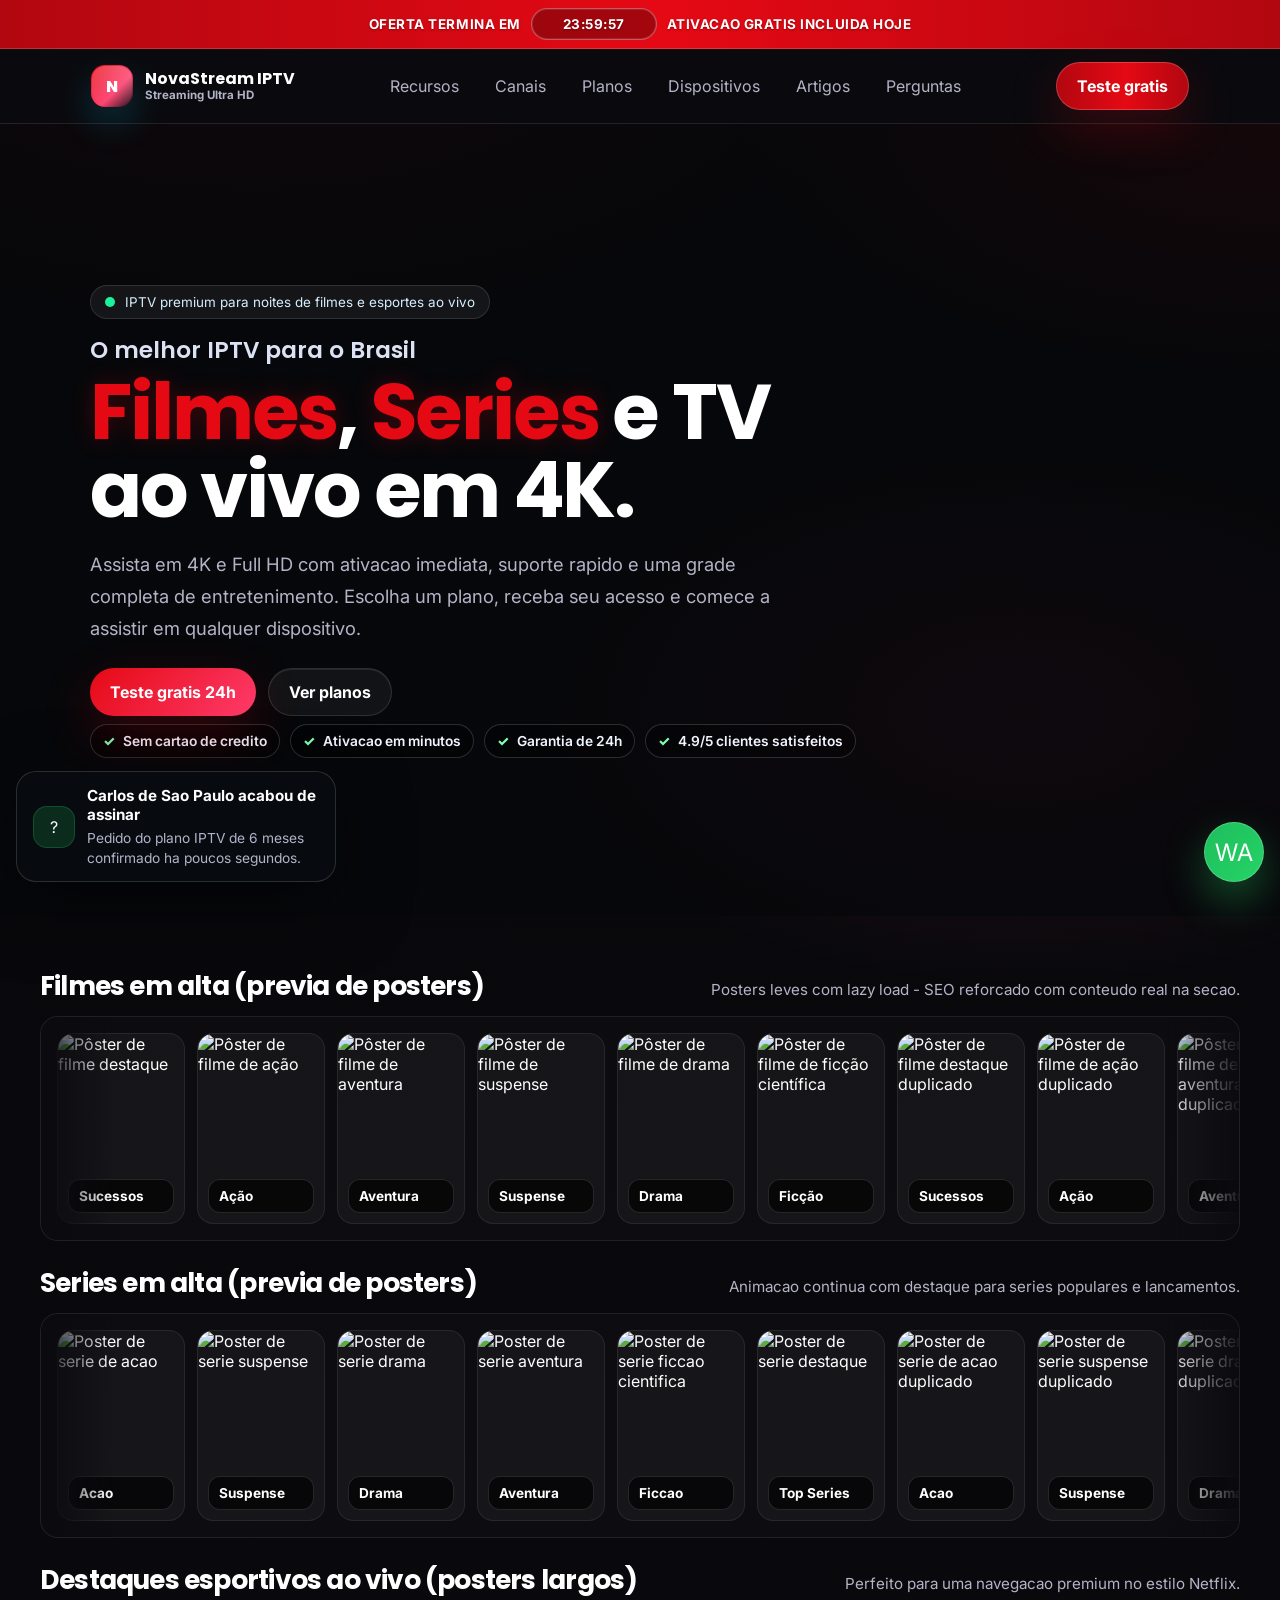
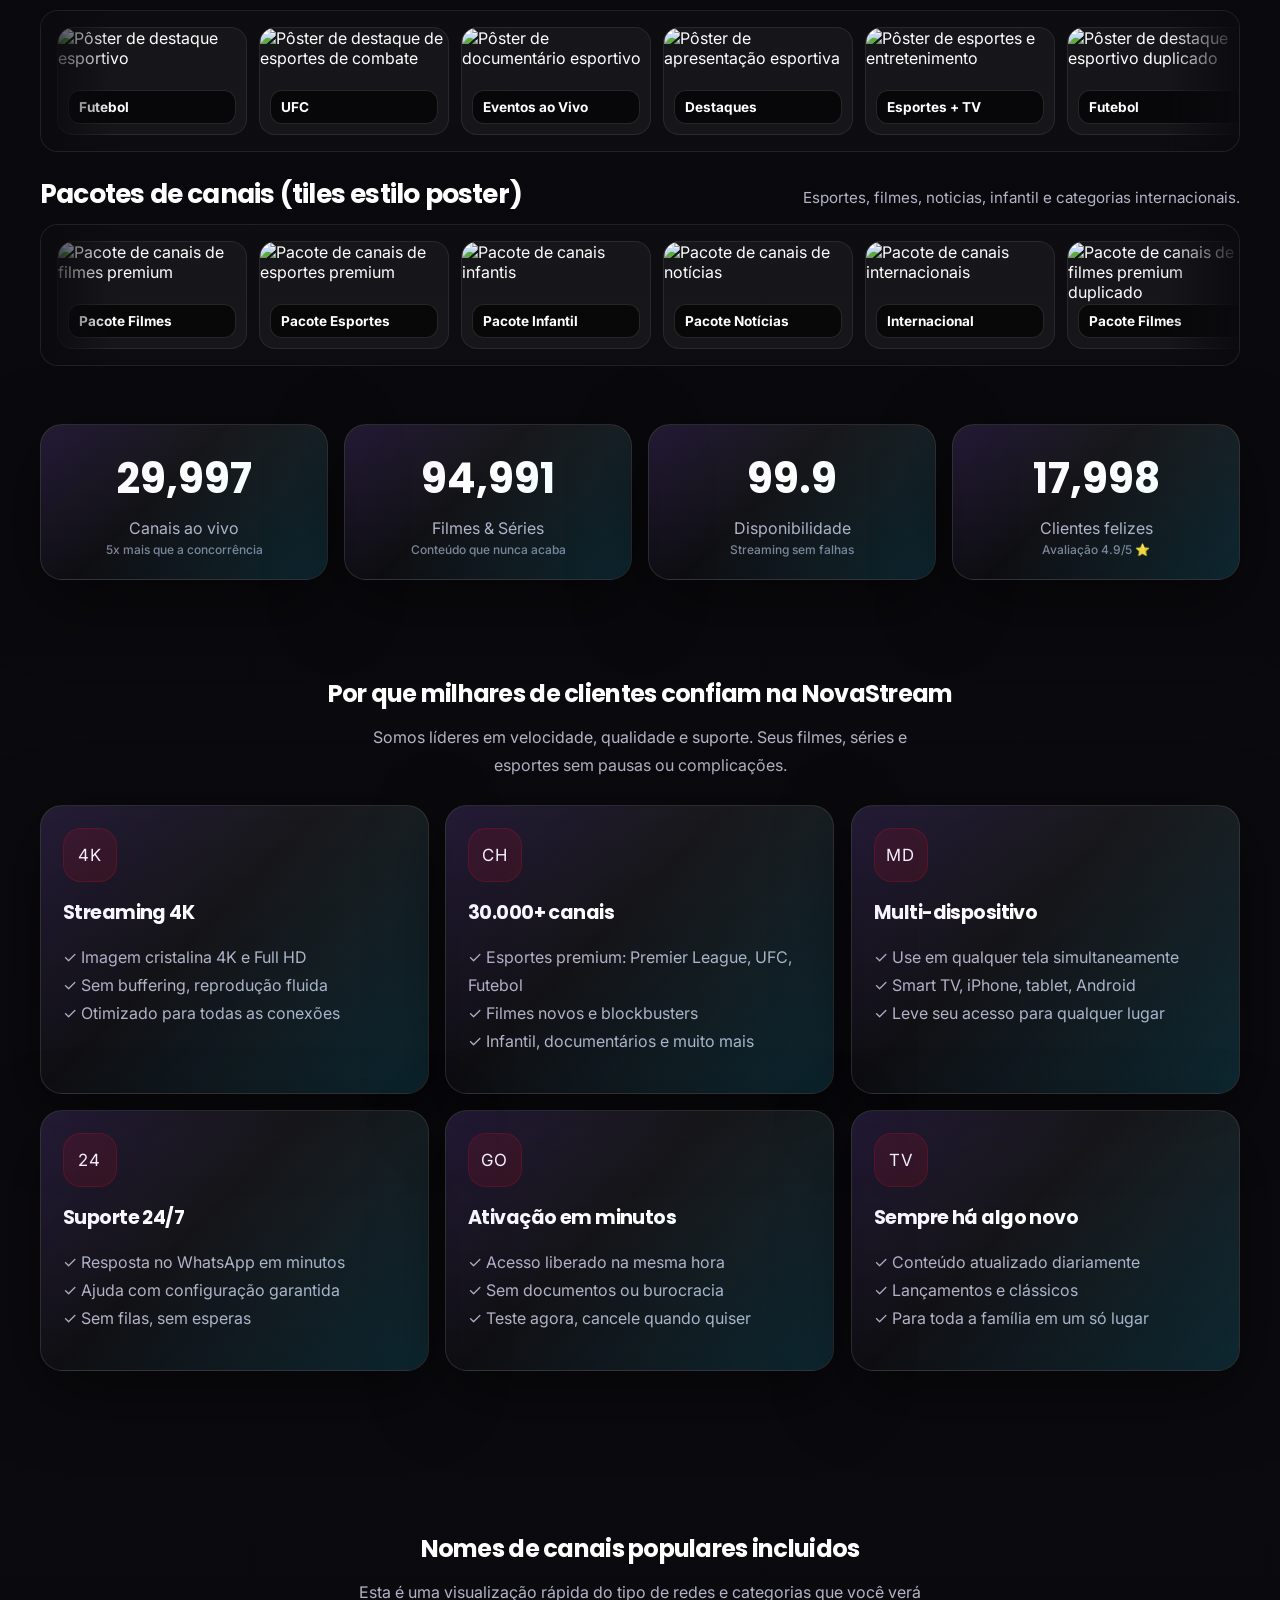
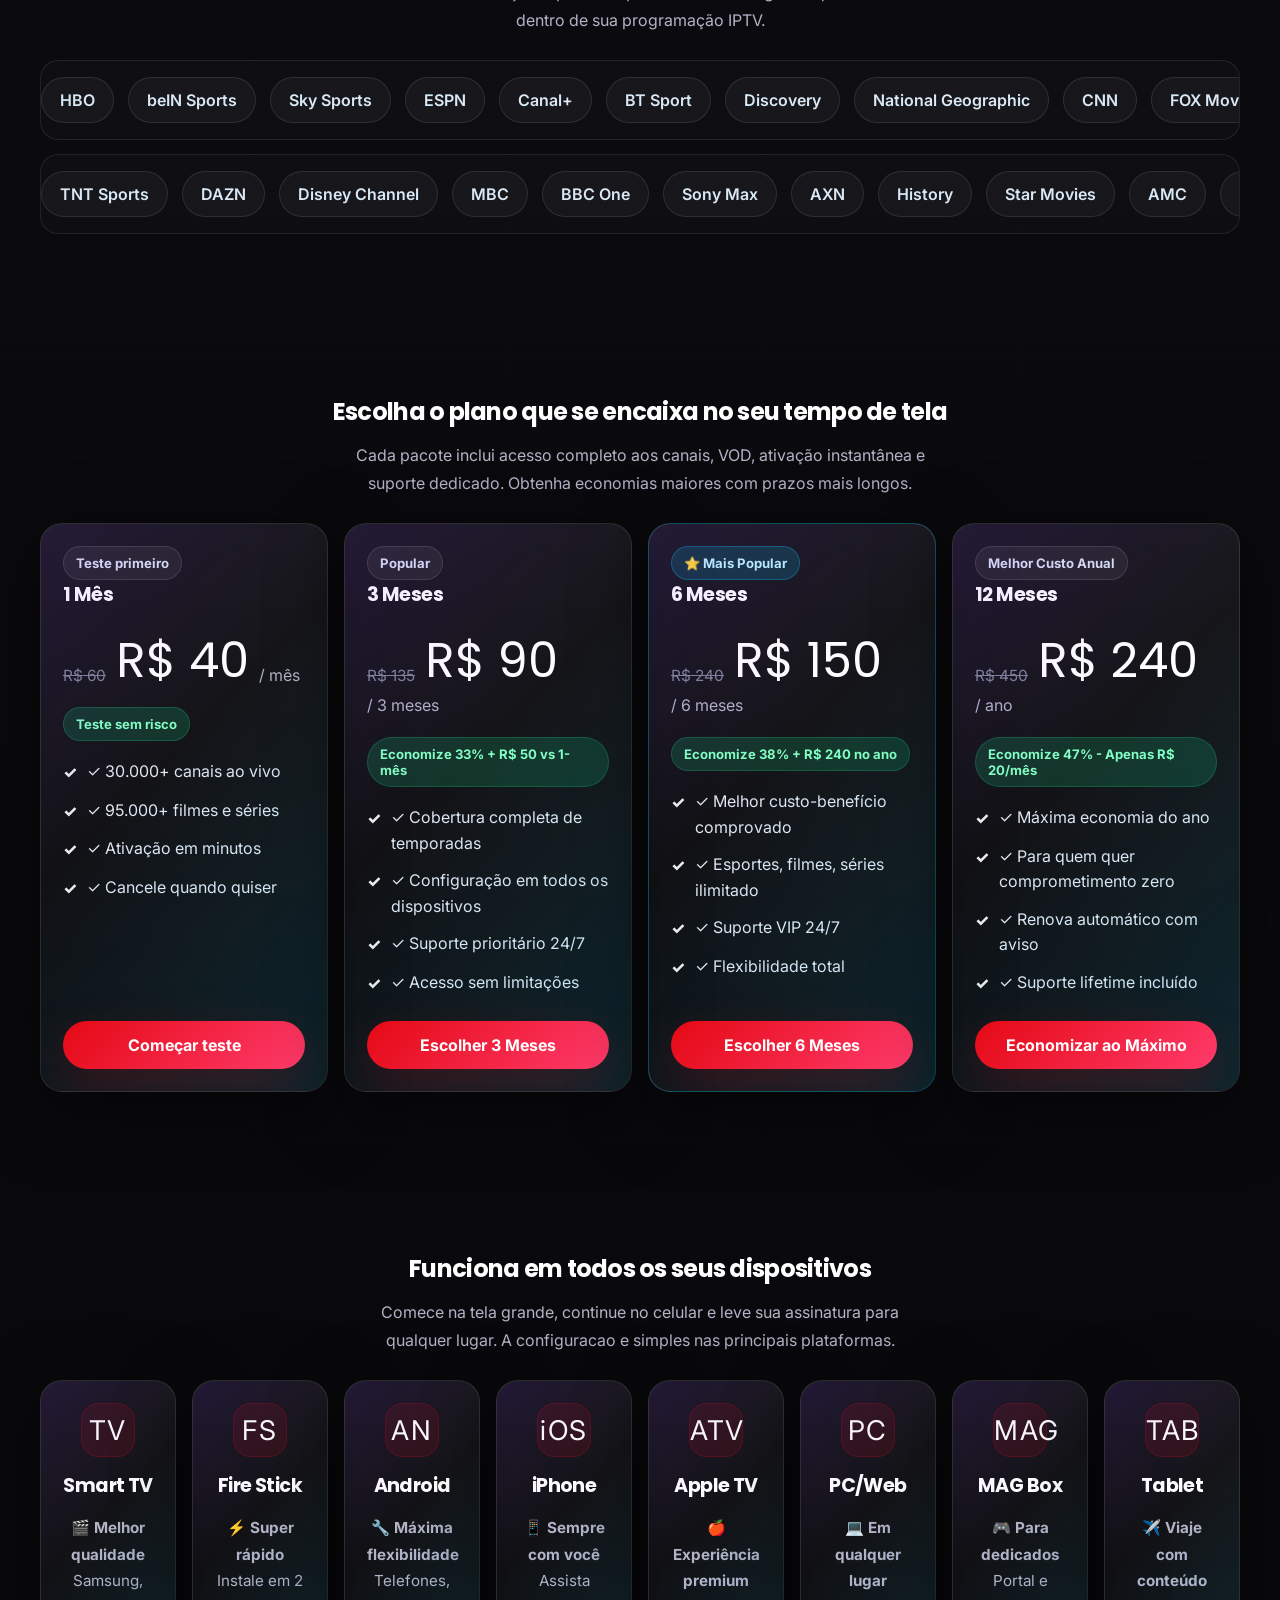
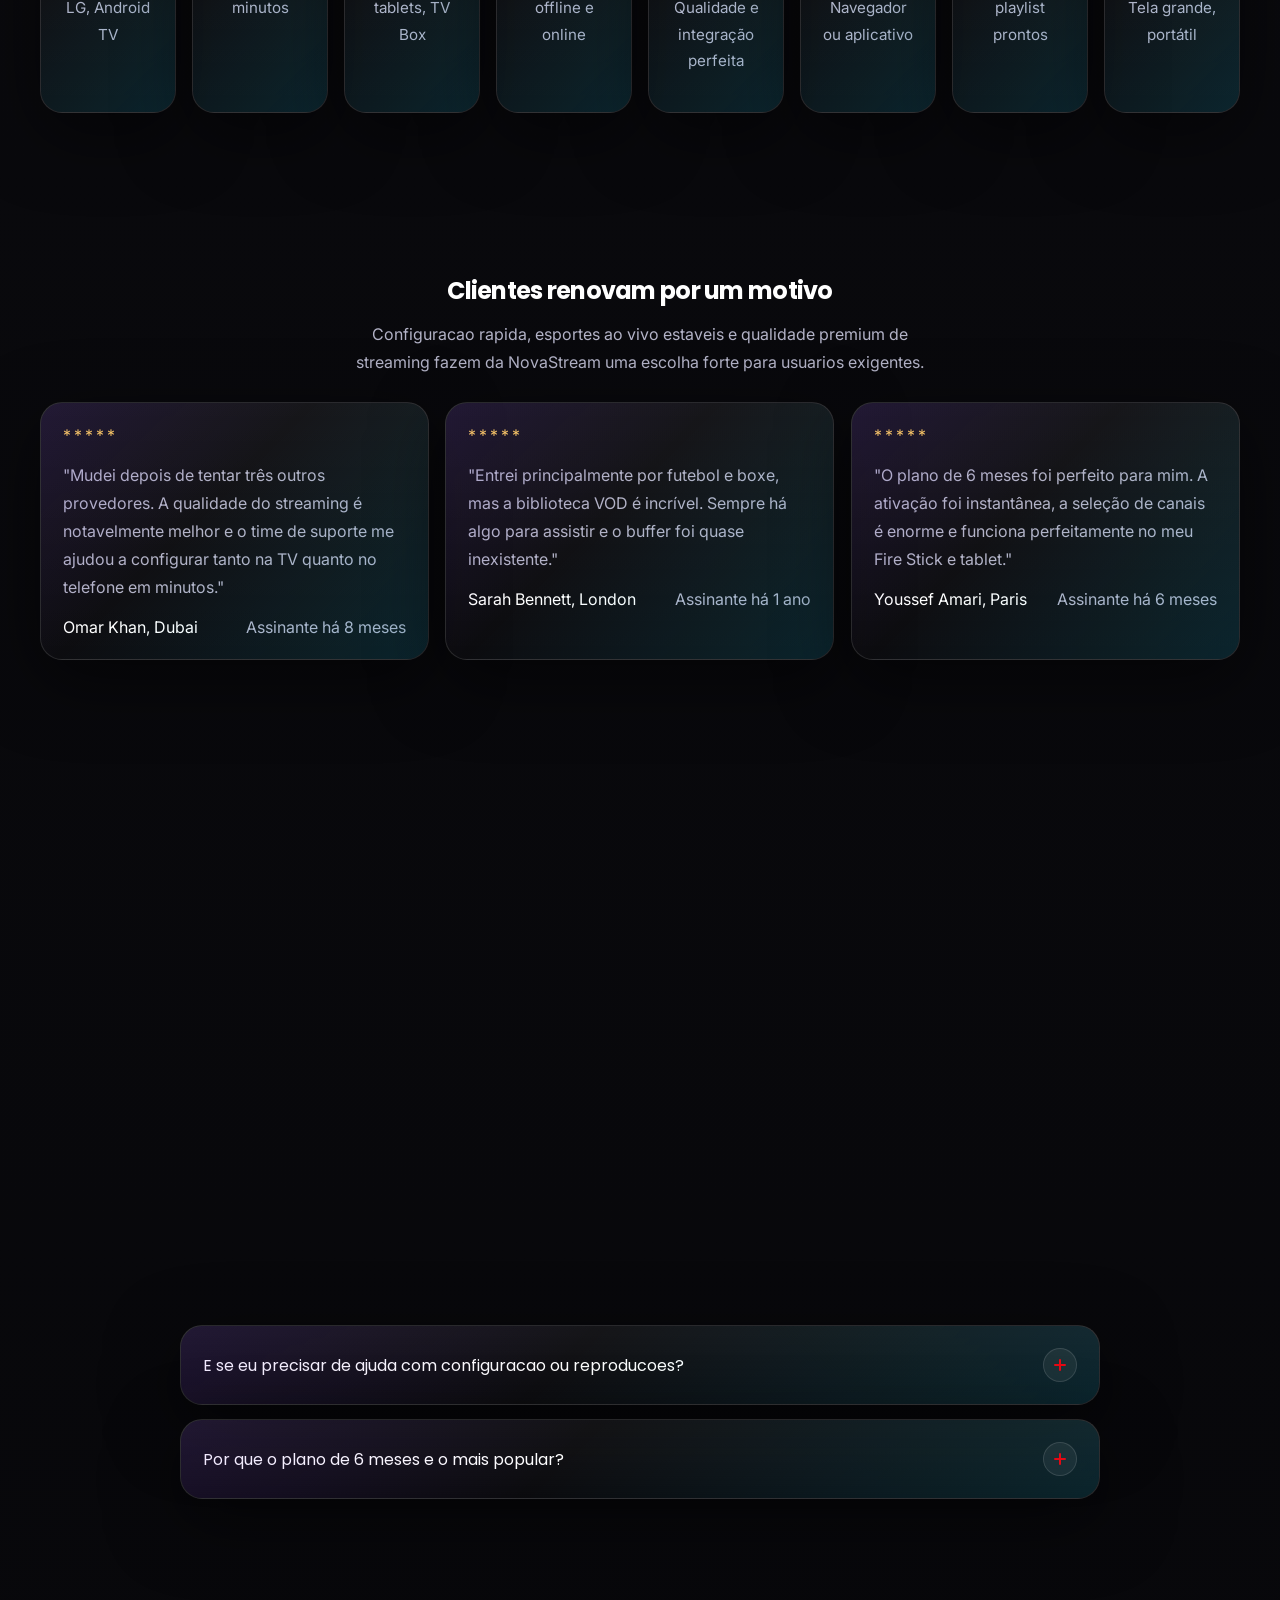
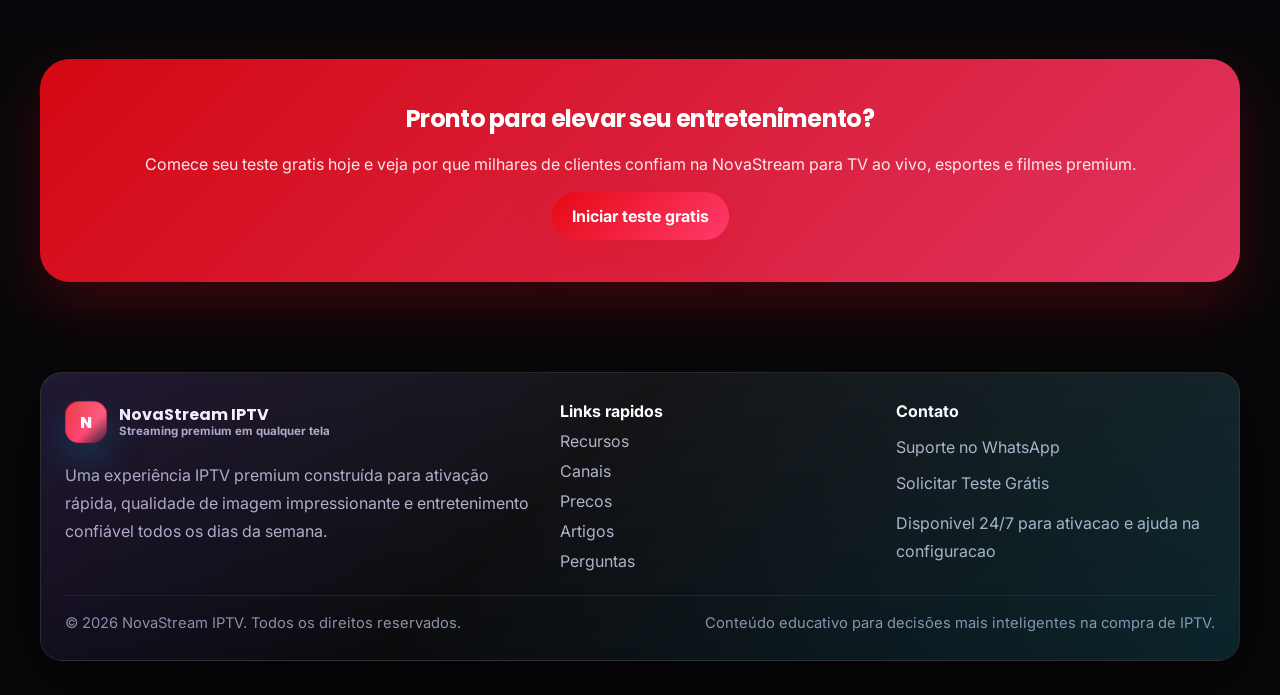
==== index.html @ dbb836e5 "d Co-authored-by: Copilot <copilot@github.com>" ====
<!DOCTYPE html>
<html lang="pt-BR">

<head>
  <meta charset="UTF-8">
  <meta name="viewport" content="width=device-width, initial-scale=1.0">
  <title>NovaStream IPTV | IPTV Premium 4K e Canais Ao Vivo</title>
  <meta name="description"
    content="NovaStream IPTV oferece 30.000+ canais ao vivo, esportes premium, 95.000+ títulos VOD, streaming 4K, ativação instantânea e suporte multi-dispositivo.">
  <meta name="keywords"
    content="assinatura IPTV, IPTV 4K, streaming de TV ao vivo, IPTV esportes, canais de filmes, planos IPTV">
  <meta name="theme-color" content="#0a0a0f">
  <meta name="robots" content="index,follow,max-image-preview:large">
  <meta property="og:type" content="website">
  <meta property="og:title" content="NovaStream IPTV | IPTV Premium 4K e Canais Ao Vivo">
  <meta property="og:description"
    content="Assinaturas IPTV premium com ativacao instantanea, esportes ao vivo, filmes de sucesso e reproducao estavel em qualquer dispositivo.">
  <meta property="og:image" content="https://image.tmdb.org/t/p/w1280/q6y0Go1tsGEsmtFryDOJo3dEmqu.jpg">
  <meta name="twitter:card" content="summary_large_image">
  <meta name="twitter:title" content="NovaStream IPTV | IPTV Premium 4K e Canais Ao Vivo">
  <meta name="twitter:description"
    content="Assinaturas IPTV premium com ativacao instantanea, esportes ao vivo, filmes de sucesso e reproducao estavel em qualquer dispositivo.">
  <meta name="twitter:image" content="https://image.tmdb.org/t/p/w1280/q6y0Go1tsGEsmtFryDOJo3dEmqu.jpg">
  <link rel="canonical" href="https://iptvbrazil.store/">
  <link rel="alternate" hreflang="pt-BR" href="https://iptvbrazil.store/">
  <link rel="alternate" hreflang="x-default" href="https://iptvbrazil.store/">
  <link rel="preconnect" href="https://fonts.googleapis.com">
  <link rel="preconnect" href="https://fonts.gstatic.com" crossorigin>
  <link
    href="https://fonts.googleapis.com/css2?family=Inter:wght@400;500;600;700;800&family=Poppins:wght@600;700;800&display=swap"
    rel="stylesheet">
  <link rel="stylesheet" href="styles.css">
  <script type="application/ld+json">
    {
      "@context": "https://schema.org",
      "@type": "Service",
      "name": "NovaStream IPTV Subscription",
      "provider": {
        "@type": "Organization",
        "name": "NovaStream IPTV"
      },
      "serviceType": "IPTV streaming subscription",
      "offers": [
        {"@type":"Offer","name":"1 Month IPTV Plan","price":"12.99","priceCurrency":"USD"},
        {"@type":"Offer","name":"3 Months IPTV Plan","price":"29.99","priceCurrency":"USD"},
        {"@type":"Offer","name":"6 Months IPTV Plan","price":"49.99","priceCurrency":"USD"},
        {"@type":"Offer","name":"12 Months IPTV Plan","price":"79.99","priceCurrency":"USD"}
      ]
    }
  </script>
  <script type="application/ld+json">
    {
      "@context": "https://schema.org",
      "@type": "PerguntasPage",
      "mainEntity": [
        {
          "@type": "Question",
          "name": "Em quanto tempo recebo o acesso IPTV após pagamento?",
          "acceptedAnswer": {"@type": "Answer", "text": "A maioria dos clientes recebe os dados de ativação em poucos minutos."}
        },
        {
          "@type": "Question",
          "name": "Posso testar o serviço antes de contratar um plano maior?",
          "acceptedAnswer": {"@type": "Answer", "text": "Sim. Você pode solicitar um teste grátis no WhatsApp antes de escolher seu pacote."}
        },
        {
          "@type": "Question",
          "name": "Quais dispositivos são compatíveis?",
          "acceptedAnswer": {"@type": "Answer", "text": "NovaStream funciona com Smart TVs, Fire Stick, Android, iPhone, Apple TV, caixas MAG, tablets e PCs."}
        }
      ]
    }
  </script>
</head>

<body data-page="home" data-page-kind="home" data-lang="pt-br">
  <div class="top-offer-bar">
    <div class="container top-offer-inner">
      <span>Oferta termina em</span>
      <span class="countdown-chip" id="countdown">23:59:59</span>
      <span>Ativacao gratis incluida hoje</span>
    </div>
  </div>

  <header class="navbar" id="navbar">
    <div class="nav-shell">
      <a class="brand" href="index.html" aria-label="Página inicial NovaStream IPTV">
        <span class="brand-mark"><span>N</span></span>
        <span class="brand-text">
          <strong>NovaStream IPTV</strong>
          <small>Streaming Ultra HD</small>
        </span>
      </a>

      <nav class="nav-links" aria-label="Principal">
        <a href="#features">Recursos</a>
        <a href="#channels">Canais</a>
        <a href="#pricing">Planos</a>
        <a href="#devices">Dispositivos</a>
        <a href="blogs.html">Artigos</a>
        <a href="#faq">Perguntas</a>
      </nav>

      <div class="nav-actions">
        <a class="nav-cta" href="https://wa.me/923067849649?text=Hi%2C%20I%20want%20a%20free%20IPTV%20trial"
          target="_blank" rel="noopener noreferrer">Teste gratis</a>
        <button class="menu-toggle" id="menuToggle" aria-label="Abrir menu móvel" aria-expanded="false"
          aria-controls="mobileMenu">
          <span></span>
        </button>
      </div>
    </div>

    <nav class="mobile-menu" id="mobileMenu" aria-label="Móvel">
      <a href="#features">Recursos</a>
      <a href="#channels">Canais</a>
      <a href="#pricing">Planos</a>
      <a href="#devices">Dispositivos</a>
      <a href="blogs.html">Artigos</a>
      <a href="#faq">Perguntas</a>
      <a href="https://wa.me/923067849649?text=Hi%2C%20I%20want%20a%20free%20IPTV%20trial" target="_blank"
        rel="noopener noreferrer">Iniciar teste gratis</a>
    </nav>
  </header>

  <main>
    <section class="hero">
      <div class="hero-bg-media" aria-hidden="true">
        <video class="hero-section-video" autoplay muted loop playsinline preload="auto"
          poster="https://image.tmdb.org/t/p/w1280/q6y0Go1tsGEsmtFryDOJo3dEmqu.jpg">
          <source src="https://www.w3schools.com/html/mov_bbb.mp4" type="video/mp4">
        </video>
        <div class="hero-bg-overlay"></div>
      </div>
      <div class="container hero-grid">
        <div class="hero-copy reveal">
          <span class="eyebrow"><span class="pulse-dot"></span> IPTV premium para noites de filmes e esportes ao
            vivo</span>
          <h1>
            <span class="hero-title-top">O melhor IPTV para o Brasil</span>
            <span class="hero-title-main"><span class="gradient-text">Filmes</span>, <span
                class="gradient-text">Series</span> e TV ao vivo em 4K.</span>
          </h1>
          <p>Assista em 4K e Full HD com ativacao imediata, suporte rapido e uma grade completa de entretenimento.
            Escolha um plano, receba seu acesso e comece a assistir em qualquer dispositivo.</p>
          <div class="hero-actions">
            <a class="btn btn-primary" href="https://wa.me/923067849649?text=Hi%2C%20I%20want%20a%20free%20IPTV%20trial"
              target="_blank" rel="noopener noreferrer">Teste gratis 24h</a>
            <a class="btn btn-secondary" href="#pricing">Ver planos</a>
          </div>
          <div class="hero-proofline" aria-label="Beneficios principais">
            <span>Sem cartao de credito</span>
            <span>Ativacao em minutos</span>
            <span>Garantia de 24h</span>
            <span>4.9/5 clientes satisfeitos</span>
          </div>
        </div>
      </div>

    </section>

    <section class="rows" aria-label="Faixa de visualização de conteúdo">
      <div class="container">
        <div class="row reveal">
          <div class="row-head">
            <h2>Filmes em alta (previa de posters)</h2>
            <p>Posters leves com lazy load - SEO reforcado com conteudo real na secao.</p>
          </div>
          <div class="row-viewport" aria-label="Faixa de pôster de filmes em alta">
            <div class="row-track">
              <div class="tile"><img loading="lazy" width="342" height="513"
                  src="https://image.tmdb.org/t/p/w342/q6y0Go1tsGEsmtFryDOJo3dEmqu.jpg" alt="Pôster de filme destaque">
                <div class="tile-label">Sucessos</div>
              </div>
              <div class="tile"><img loading="lazy" width="342" height="513"
                  src="https://image.tmdb.org/t/p/w342/8Y43POKjjKDGI9MH89NW0NAzzp8.jpg" alt="Pôster de filme de ação">
                <div class="tile-label">Ação</div>
              </div>
              <div class="tile"><img loading="lazy" width="342" height="513"
                  src="https://image.tmdb.org/t/p/w342/9Gtg2DzBhmYamXBS1hKAhiwbBKS.jpg"
                  alt="Pôster de filme de aventura">
                <div class="tile-label">Aventura</div>
              </div>
              <div class="tile"><img loading="lazy" width="342" height="513"
                  src="https://image.tmdb.org/t/p/w342/6EdKBYkB1ssgGjc249ud1L55o8d.jpg"
                  alt="Pôster de filme de suspense">
                <div class="tile-label">Suspense</div>
              </div>
              <div class="tile"><img loading="lazy" width="342" height="513"
                  src="https://image.tmdb.org/t/p/w342/3bhkrj58Vtu7enYsRolD1fZdja1.jpg" alt="Pôster de filme de drama">
                <div class="tile-label">Drama</div>
              </div>
              <div class="tile"><img loading="lazy" width="342" height="513"
                  src="https://image.tmdb.org/t/p/w342/5GA3vV1aWWHTSDO5eno8V5zDo8r.jpg"
                  alt="Pôster de filme de ficção científica">
                <div class="tile-label">Ficção</div>
              </div>
              <div class="tile"><img loading="lazy" width="342" height="513"
                  src="https://image.tmdb.org/t/p/w342/q6y0Go1tsGEsmtFryDOJo3dEmqu.jpg"
                  alt="Pôster de filme destaque duplicado">
                <div class="tile-label">Sucessos</div>
              </div>
              <div class="tile"><img loading="lazy" width="342" height="513"
                  src="https://image.tmdb.org/t/p/w342/8Y43POKjjKDGI9MH89NW0NAzzp8.jpg"
                  alt="Pôster de filme de ação duplicado">
                <div class="tile-label">Ação</div>
              </div>
              <div class="tile"><img loading="lazy" width="342" height="513"
                  src="https://image.tmdb.org/t/p/w342/9Gtg2DzBhmYamXBS1hKAhiwbBKS.jpg"
                  alt="Pôster de filme de aventura duplicado">
                <div class="tile-label">Aventura</div>
              </div>
              <div class="tile"><img loading="lazy" width="342" height="513"
                  src="https://image.tmdb.org/t/p/w342/6EdKBYkB1ssgGjc249ud1L55o8d.jpg"
                  alt="Pôster de filme de suspense duplicado">
                <div class="tile-label">Suspense</div>
              </div>
              <div class="tile"><img loading="lazy" width="342" height="513"
                  src="https://image.tmdb.org/t/p/w342/3bhkrj58Vtu7enYsRolD1fZdja1.jpg"
                  alt="Pôster de filme de drama duplicado">
                <div class="tile-label">Drama</div>
              </div>
              <div class="tile"><img loading="lazy" width="342" height="513"
                  src="https://image.tmdb.org/t/p/w342/5GA3vV1aWWHTSDO5eno8V5zDo8r.jpg"
                  alt="Pôster de filme de ficção científica duplicado">
                <div class="tile-label">Ficção</div>
              </div>
            </div>
          </div>
        </div>

        <div class="row reveal">
          <div class="row-head">
            <h2>Series em alta (previa de posters)</h2>
            <p>Animacao continua com destaque para series populares e lancamentos.</p>
          </div>
          <div class="row-viewport" aria-label="Faixa de pôster de séries em alta">
            <div class="row-track reverse">
              <div class="tile"><img loading="lazy" width="342" height="513"
                  src="https://image.tmdb.org/t/p/w342/8Y43POKjjKDGI9MH89NW0NAzzp8.jpg" alt="Poster de serie de acao">
                <div class="tile-label">Acao</div>
              </div>
              <div class="tile"><img loading="lazy" width="342" height="513"
                  src="https://image.tmdb.org/t/p/w342/6EdKBYkB1ssgGjc249ud1L55o8d.jpg" alt="Poster de serie suspense">
                <div class="tile-label">Suspense</div>
              </div>
              <div class="tile"><img loading="lazy" width="342" height="513"
                  src="https://image.tmdb.org/t/p/w342/3bhkrj58Vtu7enYsRolD1fZdja1.jpg" alt="Poster de serie drama">
                <div class="tile-label">Drama</div>
              </div>
              <div class="tile"><img loading="lazy" width="342" height="513"
                  src="https://image.tmdb.org/t/p/w342/9Gtg2DzBhmYamXBS1hKAhiwbBKS.jpg" alt="Poster de serie aventura">
                <div class="tile-label">Aventura</div>
              </div>
              <div class="tile"><img loading="lazy" width="342" height="513"
                  src="https://image.tmdb.org/t/p/w342/5GA3vV1aWWHTSDO5eno8V5zDo8r.jpg"
                  alt="Poster de serie ficcao cientifica">
                <div class="tile-label">Ficcao</div>
              </div>
              <div class="tile"><img loading="lazy" width="342" height="513"
                  src="https://image.tmdb.org/t/p/w342/q6y0Go1tsGEsmtFryDOJo3dEmqu.jpg" alt="Poster de serie destaque">
                <div class="tile-label">Top Series</div>
              </div>
              <div class="tile"><img loading="lazy" width="342" height="513"
                  src="https://image.tmdb.org/t/p/w342/8Y43POKjjKDGI9MH89NW0NAzzp8.jpg"
                  alt="Poster de serie de acao duplicado">
                <div class="tile-label">Acao</div>
              </div>
              <div class="tile"><img loading="lazy" width="342" height="513"
                  src="https://image.tmdb.org/t/p/w342/6EdKBYkB1ssgGjc249ud1L55o8d.jpg"
                  alt="Poster de serie suspense duplicado">
                <div class="tile-label">Suspense</div>
              </div>
              <div class="tile"><img loading="lazy" width="342" height="513"
                  src="https://image.tmdb.org/t/p/w342/3bhkrj58Vtu7enYsRolD1fZdja1.jpg"
                  alt="Poster de serie drama duplicado">
                <div class="tile-label">Drama</div>
              </div>
              <div class="tile"><img loading="lazy" width="342" height="513"
                  src="https://image.tmdb.org/t/p/w342/9Gtg2DzBhmYamXBS1hKAhiwbBKS.jpg"
                  alt="Poster de serie aventura duplicado">
                <div class="tile-label">Aventura</div>
              </div>
              <div class="tile"><img loading="lazy" width="342" height="513"
                  src="https://image.tmdb.org/t/p/w342/5GA3vV1aWWHTSDO5eno8V5zDo8r.jpg"
                  alt="Poster de serie ficcao cientifica duplicado">
                <div class="tile-label">Ficcao</div>
              </div>
              <div class="tile"><img loading="lazy" width="342" height="513"
                  src="https://image.tmdb.org/t/p/w342/q6y0Go1tsGEsmtFryDOJo3dEmqu.jpg"
                  alt="Poster de serie destaque duplicado">
                <div class="tile-label">Top Series</div>
              </div>
            </div>
          </div>
        </div>

        <div class="row reveal">
          <div class="row-head">
            <h2>Destaques esportivos ao vivo (posters largos)</h2>
            <p>Perfeito para uma navegacao premium no estilo Netflix.</p>
          </div>
          <div class="row-viewport" aria-label="Faixa de conteúdo esportivo">
            <div class="row-track reverse">
              <div class="tile wide"><img loading="lazy" width="500" height="281"
                  src="https://image.tmdb.org/t/p/w500/9Gtg2DzBhmYamXBS1hKAhiwbBKS.jpg"
                  alt="Pôster de destaque esportivo">
                <div class="tile-label">Futebol</div>
              </div>
              <div class="tile wide"><img loading="lazy" width="500" height="281"
                  src="https://image.tmdb.org/t/p/w500/6EdKBYkB1ssgGjc249ud1L55o8d.jpg"
                  alt="Pôster de destaque de esportes de combate">
                <div class="tile-label">UFC</div>
              </div>
              <div class="tile wide"><img loading="lazy" width="500" height="281"
                  src="https://image.tmdb.org/t/p/w500/8Y43POKjjKDGI9MH89NW0NAzzp8.jpg"
                  alt="Pôster de documentário esportivo">
                <div class="tile-label">Eventos ao Vivo</div>
              </div>
              <div class="tile wide"><img loading="lazy" width="500" height="281"
                  src="https://image.tmdb.org/t/p/w500/3bhkrj58Vtu7enYsRolD1fZdja1.jpg"
                  alt="Pôster de apresentação esportiva">
                <div class="tile-label">Destaques</div>
              </div>
              <div class="tile wide"><img loading="lazy" width="500" height="281"
                  src="https://image.tmdb.org/t/p/w500/5GA3vV1aWWHTSDO5eno8V5zDo8r.jpg"
                  alt="Pôster de esportes e entretenimento">
                <div class="tile-label">Esportes + TV</div>
              </div>
              <div class="tile wide"><img loading="lazy" width="500" height="281"
                  src="https://image.tmdb.org/t/p/w500/9Gtg2DzBhmYamXBS1hKAhiwbBKS.jpg"
                  alt="Pôster de destaque esportivo duplicado">
                <div class="tile-label">Futebol</div>
              </div>
              <div class="tile wide"><img loading="lazy" width="500" height="281"
                  src="https://image.tmdb.org/t/p/w500/6EdKBYkB1ssgGjc249ud1L55o8d.jpg"
                  alt="Pôster de destaque de esportes de combate duplicado">
                <div class="tile-label">UFC</div>
              </div>
              <div class="tile wide"><img loading="lazy" width="500" height="281"
                  src="https://image.tmdb.org/t/p/w500/8Y43POKjjKDGI9MH89NW0NAzzp8.jpg"
                  alt="Pôster de documentário esportivo duplicado">
                <div class="tile-label">Eventos ao Vivo</div>
              </div>
              <div class="tile wide"><img loading="lazy" width="500" height="281"
                  src="https://image.tmdb.org/t/p/w500/3bhkrj58Vtu7enYsRolD1fZdja1.jpg"
                  alt="Pôster de apresentação esportiva duplicado">
                <div class="tile-label">Destaques</div>
              </div>
              <div class="tile wide"><img loading="lazy" width="500" height="281"
                  src="https://image.tmdb.org/t/p/w500/5GA3vV1aWWHTSDO5eno8V5zDo8r.jpg"
                  alt="Pôster de esportes e entretenimento duplicado">
                <div class="tile-label">Esportes + TV</div>
              </div>
            </div>
          </div>
        </div>

        <div class="row reveal" id="channels">
          <div class="row-head">
            <h2>Pacotes de canais (tiles estilo poster)</h2>
            <p>Esportes, filmes, noticias, infantil e categorias internacionais.</p>
          </div>
          <div class="row-viewport" aria-label="Faixa de pacotes de canais">
            <div class="row-track">
              <div class="tile wide"><img loading="lazy" width="500" height="281"
                  src="https://image.tmdb.org/t/p/w500/q6y0Go1tsGEsmtFryDOJo3dEmqu.jpg"
                  alt="Pacote de canais de filmes premium">
                <div class="tile-label">Pacote Filmes</div>
              </div>
              <div class="tile wide"><img loading="lazy" width="500" height="281"
                  src="https://image.tmdb.org/t/p/w500/8Y43POKjjKDGI9MH89NW0NAzzp8.jpg"
                  alt="Pacote de canais de esportes premium">
                <div class="tile-label">Pacote Esportes</div>
              </div>
              <div class="tile wide"><img loading="lazy" width="500" height="281"
                  src="https://image.tmdb.org/t/p/w500/3bhkrj58Vtu7enYsRolD1fZdja1.jpg" alt="Pacote de canais infantis">
                <div class="tile-label">Pacote Infantil</div>
              </div>
              <div class="tile wide"><img loading="lazy" width="500" height="281"
                  src="https://image.tmdb.org/t/p/w500/6EdKBYkB1ssgGjc249ud1L55o8d.jpg"
                  alt="Pacote de canais de notícias">
                <div class="tile-label">Pacote Notícias</div>
              </div>
              <div class="tile wide"><img loading="lazy" width="500" height="281"
                  src="https://image.tmdb.org/t/p/w500/9Gtg2DzBhmYamXBS1hKAhiwbBKS.jpg"
                  alt="Pacote de canais internacionais">
                <div class="tile-label">Internacional</div>
              </div>
              <div class="tile wide"><img loading="lazy" width="500" height="281"
                  src="https://image.tmdb.org/t/p/w500/q6y0Go1tsGEsmtFryDOJo3dEmqu.jpg"
                  alt="Pacote de canais de filmes premium duplicado">
                <div class="tile-label">Pacote Filmes</div>
              </div>
              <div class="tile wide"><img loading="lazy" width="500" height="281"
                  src="https://image.tmdb.org/t/p/w500/8Y43POKjjKDGI9MH89NW0NAzzp8.jpg"
                  alt="Pacote de canais de esportes premium duplicado">
                <div class="tile-label">Pacote Esportes</div>
              </div>
              <div class="tile wide"><img loading="lazy" width="500" height="281"
                  src="https://image.tmdb.org/t/p/w500/3bhkrj58Vtu7enYsRolD1fZdja1.jpg"
                  alt="Pacote de canais infantis duplicado">
                <div class="tile-label">Pacote Infantil</div>
              </div>
              <div class="tile wide"><img loading="lazy" width="500" height="281"
                  src="https://image.tmdb.org/t/p/w500/6EdKBYkB1ssgGjc249ud1L55o8d.jpg"
                  alt="Pacote de canais de notícias duplicado">
                <div class="tile-label">Pacote Notícias</div>
              </div>
              <div class="tile wide"><img loading="lazy" width="500" height="281"
                  src="https://image.tmdb.org/t/p/w500/9Gtg2DzBhmYamXBS1hKAhiwbBKS.jpg"
                  alt="Pacote de canais internacionais duplicado">
                <div class="tile-label">Internacional</div>
              </div>
            </div>
          </div>
        </div>
      </div>
    </section>

    <section class="stats">
      <div class="container">
        <div class="stats-grid">
          <article class="glass-card stat-card reveal"><strong data-count="30000">0</strong><span>Canais ao
              vivo</span><small>5x mais que a concorrência</small></article>
          <article class="glass-card stat-card reveal"><strong data-count="95000">0</strong><span>Filmes &
              Séries</span><small>Conteúdo que nunca acaba</small></article>
          <article class="glass-card stat-card reveal"><strong
              data-count="99.9">0</strong><span>Disponibilidade</span><small>Streaming sem falhas</small></article>
          <article class="glass-card stat-card reveal"><strong data-count="18000">0</strong><span>Clientes
              felizes</span><small>Avaliação 4.9/5 ⭐</small></article>
        </div>
      </div>
    </section>

    <section class="features" id="features">
      <div class="container">
        <div class="section-head reveal">
          <h2>Por que milhares de clientes confiam na NovaStream</h2>
          <p>Somos líderes em velocidade, qualidade e suporte. Seus filmes, séries e esportes sem pausas ou
            complicações.</p>
        </div>
        <div class="features-grid">
          <article class="glass-card feature-card reveal">
            <div class="feature-icon">4K</div>
            <h3>Streaming 4K</h3>
            <p>✓ Imagem cristalina 4K e Full HD<br />✓ Sem buffering, reprodução fluida<br />✓ Otimizado para todas as
              conexões</p>
          </article>
          <article class="glass-card feature-card reveal">
            <div class="feature-icon">CH</div>
            <h3>30.000+ canais</h3>
            <p>✓ Esportes premium: Premier League, UFC, Futebol<br />✓ Filmes novos e blockbusters<br />✓ Infantil,
              documentários e muito mais</p>
          </article>
          <article class="glass-card feature-card reveal">
            <div class="feature-icon">MD</div>
            <h3>Multi-dispositivo</h3>
            <p>✓ Use em qualquer tela simultaneamente<br />✓ Smart TV, iPhone, tablet, Android<br />✓ Leve seu acesso
              para qualquer lugar</p>
          </article>
          <article class="glass-card feature-card reveal">
            <div class="feature-icon">24</div>
            <h3>Suporte 24/7</h3>
            <p>✓ Resposta no WhatsApp em minutos<br />✓ Ajuda com configuração garantida<br />✓ Sem filas, sem esperas
            </p>
          </article>
          <article class="glass-card feature-card reveal">
            <div class="feature-icon">GO</div>
            <h3>Ativação em minutos</h3>
            <p>✓ Acesso liberado na mesma hora<br />✓ Sem documentos ou burocracia<br />✓ Teste agora, cancele quando
              quiser</p>
          </article>
          <article class="glass-card feature-card reveal">
            <div class="feature-icon">TV</div>
            <h3>Sempre há algo novo</h3>
            <p>✓ Conteúdo atualizado diariamente<br />✓ Lançamentos e clássicos<br />✓ Para toda a família em um só
              lugar</p>
          </article>
        </div>
      </div>
    </section>

    <section class="channels-preview" aria-label="Marquee de nomes de canais populares">
      <div class="container">
        <div class="section-head reveal">
          <h2>Nomes de canais populares incluidos</h2>
          <p>Esta é uma visualização rápida do tipo de redes e categorias que você verá dentro de sua programação IPTV.
          </p>
        </div>
        <div class="channels-grid">
          <div class="channels-row reveal">
            <div class="channel-track"><span class="channel-pill">HBO</span><span class="channel-pill">beIN
                Sports</span><span class="channel-pill">Sky Sports</span><span class="channel-pill">ESPN</span><span
                class="channel-pill">Canal+</span><span class="channel-pill">BT Sport</span><span
                class="channel-pill">Discovery</span><span class="channel-pill">National Geographic</span><span
                class="channel-pill">CNN</span><span class="channel-pill">FOX Movies</span><span
                class="channel-pill">HBO</span><span class="channel-pill">beIN Sports</span><span
                class="channel-pill">Sky Sports</span><span class="channel-pill">ESPN</span><span
                class="channel-pill">Canal+</span><span class="channel-pill">BT Sport</span><span
                class="channel-pill">Discovery</span><span class="channel-pill">National Geographic</span><span
                class="channel-pill">CNN</span><span class="channel-pill">FOX Movies</span></div>
          </div>
          <div class="channels-row reveal">
            <div class="channel-track reverse"><span class="channel-pill">TNT Sports</span><span
                class="channel-pill">DAZN</span><span class="channel-pill">Disney Channel</span><span
                class="channel-pill">MBC</span><span class="channel-pill">BBC One</span><span class="channel-pill">Sony
                Max</span><span class="channel-pill">AXN</span><span class="channel-pill">History</span><span
                class="channel-pill">Star Movies</span><span class="channel-pill">AMC</span><span
                class="channel-pill">TNT Sports</span><span class="channel-pill">DAZN</span><span
                class="channel-pill">Disney Channel</span><span class="channel-pill">MBC</span><span
                class="channel-pill">BBC One</span><span class="channel-pill">Sony Max</span><span
                class="channel-pill">AXN</span><span class="channel-pill">History</span><span class="channel-pill">Star
                Movies</span><span class="channel-pill">AMC</span></div>
          </div>
        </div>
      </div>
    </section>

    <section class="pricing" id="pricing">
      <div class="container">
        <div class="section-head reveal">
          <h2>Escolha o plano que se encaixa no seu tempo de tela</h2>
          <p>Cada pacote inclui acesso completo aos canais, VOD, ativação instantânea e suporte dedicado. Obtenha
            economias maiores com prazos mais longos.</p>
        </div>
        <div class="pricing-grid">
          <article class="glass-card pricing-card reveal">
            <div class="plan-top">
              <div>
                <div class="plan-badge">Teste primeiro</div>
                <h3>1 Mês</h3>
              </div>
            </div>
            <div class="price-line"><span class="old-price">R$ 60</span><span class="new-price">R$ 40</span><span
                class="price-suffix">/ mês</span></div>
            <div class="save-badge">Teste sem risco</div>
            <ul class="plan-list">
              <li>✓ 30.000+ canais ao vivo</li>
              <li>✓ 95.000+ filmes e séries</li>
              <li>✓ Ativação em minutos</li>
              <li>✓ Cancele quando quiser</li>
            </ul><a class="pricing-btn"
              href="https://wa.me/923067849649?text=Olá%2C%20quero%20o%20plano%20IPTV%20de%201%20mês" target="_blank"
              rel="noopener noreferrer">Começar teste</a>
          </article>
          <article class="glass-card pricing-card reveal">
            <div class="plan-top">
              <div>
                <div class="plan-badge">Popular</div>
                <h3>3 Meses</h3>
              </div>
            </div>
            <div class="price-line"><span class="old-price">R$ 135</span><span class="new-price">R$ 90</span><span
                class="price-suffix">/ 3 meses</span></div>
            <div class="save-badge">Economize 33% + R$ 50 vs 1-mês</div>
            <ul class="plan-list">
              <li>✓ Cobertura completa de temporadas</li>
              <li>✓ Configuração em todos os dispositivos</li>
              <li>✓ Suporte prioritário 24/7</li>
              <li>✓ Acesso sem limitações</li>
            </ul><a class="pricing-btn"
              href="https://wa.me/923067849649?text=Olá%2C%20quero%20o%20plano%20IPTV%20de%203%20meses" target="_blank"
              rel="noopener noreferrer">Escolher 3 Meses</a>
          </article>
          <article class="glass-card pricing-card popular reveal">
            <div class="plan-top">
              <div>
                <div class="popular-badge">⭐ Mais Popular</div>
                <h3>6 Meses</h3>
              </div>
            </div>
            <div class="price-line"><span class="old-price">R$ 240</span><span class="new-price">R$ 150</span><span
                class="price-suffix">/ 6 meses</span></div>
            <div class="save-badge">Economize 38% + R$ 240 no ano</div>
            <ul class="plan-list">
              <li>✓ Melhor custo-benefício comprovado</li>
              <li>✓ Esportes, filmes, séries ilimitado</li>
              <li>✓ Suporte VIP 24/7</li>
              <li>✓ Flexibilidade total</li>
            </ul><a class="pricing-btn"
              href="https://wa.me/923067849649?text=Olá%2C%20quero%20o%20plano%20IPTV%20de%206%20meses" target="_blank"
              rel="noopener noreferrer">Escolher 6 Meses</a>
          </article>
          <article class="glass-card pricing-card reveal">
            <div class="plan-top">
              <div>
                <div class="plan-badge">Melhor Custo Anual</div>
                <h3>12 Meses</h3>
              </div>
            </div>
            <div class="price-line"><span class="old-price">R$ 450</span><span class="new-price">R$ 240</span><span
                class="price-suffix">/ ano</span></div>
            <div class="save-badge">Economize 47% - Apenas R$ 20/mês</div>
            <ul class="plan-list">
              <li>✓ Máxima economia do ano</li>
              <li>✓ Para quem quer comprometimento zero</li>
              <li>✓ Renova automático com aviso</li>
              <li>✓ Suporte lifetime incluído</li>
            </ul><a class="pricing-btn"
              href="https://wa.me/923067849649?text=Olá%2C%20quero%20o%20plano%20IPTV%20de%2012%20meses" target="_blank"
              rel="noopener noreferrer">Economizar ao Máximo</a>
          </article>
        </div>
      </div>
    </section>

    <section class="devices" id="devices">
      <div class="container">
        <div class="section-head reveal">
          <h2>Funciona em todos os seus dispositivos</h2>
          <p>Comece na tela grande, continue no celular e leve sua assinatura para qualquer lugar. A configuracao e
            simples nas principais plataformas.</p>
        </div>
        <div class="device-grid">
          <article class="glass-card device-card reveal">
            <div class="device-icon">TV</div>
            <h3>Smart TV</h3>
            <p>🎬 <strong>Melhor qualidade</strong><br />Samsung, LG, Android TV</p>
          </article>
          <article class="glass-card device-card reveal">
            <div class="device-icon">FS</div>
            <h3>Fire Stick</h3>
            <p>⚡ <strong>Super rápido</strong><br />Instale em 2 minutos</p>
          </article>
          <article class="glass-card device-card reveal">
            <div class="device-icon">AN</div>
            <h3>Android</h3>
            <p>🔧 <strong>Máxima flexibilidade</strong><br />Telefones, tablets, TV Box</p>
          </article>
          <article class="glass-card device-card reveal">
            <div class="device-icon">iOS</div>
            <h3>iPhone</h3>
            <p>📱 <strong>Sempre com você</strong><br />Assista offline e online</p>
          </article>
          <article class="glass-card device-card reveal">
            <div class="device-icon">ATV</div>
            <h3>Apple TV</h3>
            <p>🍎 <strong>Experiência premium</strong><br />Qualidade e integração perfeita</p>
          </article>
          <article class="glass-card device-card reveal">
            <div class="device-icon">PC</div>
            <h3>PC/Web</h3>
            <p>💻 <strong>Em qualquer lugar</strong><br />Navegador ou aplicativo</p>
          </article>
          <article class="glass-card device-card reveal">
            <div class="device-icon">MAG</div>
            <h3>MAG Box</h3>
            <p>🎮 <strong>Para dedicados</strong><br />Portal e playlist prontos</p>
          </article>
          <article class="glass-card device-card reveal">
            <div class="device-icon">TAB</div>
            <h3>Tablet</h3>
            <p>✈️ <strong>Viaje com conteúdo</strong><br />Tela grande, portátil</p>
          </article>
        </div>
      </div>
    </section>

    <section class="testimonials">
      <div class="container">
        <div class="section-head reveal">
          <h2>Clientes renovam por um motivo</h2>
          <p>Configuracao rapida, esportes ao vivo estaveis e qualidade premium de streaming fazem da NovaStream uma
            escolha forte para usuarios exigentes.</p>
        </div>
        <div class="testimonial-grid">
          <article class="glass-card testimonial-card reveal">
            <div class="stars">*****</div>
            <p>"Mudei depois de tentar três outros provedores. A qualidade do streaming é notavelmente melhor e o time
              de suporte me ajudou a configurar tanto na TV quanto no telefone em minutos."</p>
            <div class="testimonial-meta"><span>Omar Khan, Dubai</span><span>Assinante há 8 meses</span></div>
          </article>
          <article class="glass-card testimonial-card reveal">
            <div class="stars">*****</div>
            <p>"Entrei principalmente por futebol e boxe, mas a biblioteca VOD é incrível. Sempre há algo para assistir
              e o buffer foi quase inexistente."</p>
            <div class="testimonial-meta"><span>Sarah Bennett, London</span><span>Assinante há 1 ano</span></div>
          </article>
          <article class="glass-card testimonial-card reveal">
            <div class="stars">*****</div>
            <p>"O plano de 6 meses foi perfeito para mim. A ativação foi instantânea, a seleção de canais é enorme e
              funciona perfeitamente no meu Fire Stick e tablet."</p>
            <div class="testimonial-meta"><span>Youssef Amari, Paris</span><span>Assinante há 6 meses</span></div>
          </article>
        </div>
      </div>
    </section>

    <section class="faq" id="faq">
      <div class="container">
        <div class="section-head reveal">
          <h2>Resolvemos suas dúvidas em 1 minuto</h2>
          <p>Suporte rápido via WhatsApp para ativar, testar ou escolher o melhor plano para você.</p>
        </div>
        <div class="faq-list">
          <details class="glass-card faq-item reveal">
            <summary><span>⏱️ Quando recebo o acesso após contratar?</span><span class="faq-icon"
                aria-hidden="true"></span></summary>
            <div class="faq-content">
              <div>
                <p>A maioria dos clientes recebe os dados de ativação em poucos minutos. Horários de pico podem levar
                  até 2 horas.<br /><br /><strong>Precisa de ativação urgente?</strong> Envie uma mensagem direto no
                  WhatsApp para priorizar sua solicitação.</p><a class="pricing-btn"
                  href="https://wa.me/923067849649?text=Olá%2C%20preciso%20de%20ativação%20urgente" target="_blank"
                  rel="noopener noreferrer" style="display:inline-block;margin-top:10px;padding:10px 20px;">Falar com
                  suporte</a>
              </div>
            </div>
          </details>
          <details class="glass-card faq-item reveal">
            <summary><span>🧪 Posso testar de graça antes de pagar?</span><span class="faq-icon"
                aria-hidden="true"></span></summary>
            <div class="faq-content">
              <div>
                <p>Sim! Oferecemos teste grátis de 24 horas em qualquer dispositivo. Sem cartão de crédito, sem
                  compromisso, cancelável a qualquer momento.</p><a class="pricing-btn"
                  href="https://wa.me/923067849649?text=Olá%2C%20quero%20testar%20grátis%20por%2024%20horas"
                  target="_blank" rel="noopener noreferrer"
                  style="display:inline-block;margin-top:10px;padding:10px 20px;">Solicitar teste gratis</a>
              </div>
            </div>
          </details>
          <details class="glass-card faq-item reveal">
            <summary><span>📱 Em quais dispositivos funciona?</span><span class="faq-icon" aria-hidden="true"></span>
            </summary>
            <div class="faq-content">
              <div>
                <p>✓ Smart TV (Samsung, LG, Sony)<br />✓ Fire Stick e Android TV<br />✓ iPhone e iPad<br />✓ Celulares
                  Android<br />✓ PC/Mac e navegador<br />✓ Apple TV e MAG Box<br /><br />Funcionam em até 4 telas
                  simultaneamente. Precisa de ajuda com a configuração? Nosso suporte faz para você via WhatsApp.</p><a
                  class="pricing-btn"
                  href="https://wa.me/923067849649?text=Olá%2C%20preciso%20de%20ajuda%20para%20configurar%20no%20meu%20dispositivo"
                  target="_blank" rel="noopener noreferrer"
                  style="display:inline-block;margin-top:10px;padding:10px 20px;">Solicitar ajuda técnica</a>
              </div>
            </div>
          </details>
          <details class="glass-card faq-item reveal">
            <summary><span>⚽ Quais conteúdos estão inclusos?</span><span class="faq-icon" aria-hidden="true"></span>
            </summary>
            <div class="faq-content">
              <div>
                <p>✓ 30.000+ canais ao vivo (esportes, filmes, séries, infantil)<br />✓ Esportes premium: Premier
                  League, UFC, Futebol, NBA<br />✓ 95.000+ filmes e séries (novos lançamentos diários)<br />✓ Canais
                  internacionais e documentários<br /><br />Quer confirmar se seu canal favorito está? Fale conosco no
                  WhatsApp!</p><a class="pricing-btn"
                  href="https://wa.me/923067849649?text=Olá%2C%20qual%20é%20a%20grade%20de%20canais%20disponível"
                  target="_blank" rel="noopener noreferrer"
                  style="display:inline-block;margin-top:10px;padding:10px 20px;">Ver grade de canais</a>
              </div>
            </div>
          </details>
          <details class="glass-card faq-item reveal">
            <summary><span>E se eu precisar de ajuda com configuracao ou reproducoes?</span><span class="faq-icon"
                aria-hidden="true"></span></summary>
            <div class="faq-content">
              <div>
                <p>Nosso suporte esta disponivel 24/7 no WhatsApp para configuracao de playlist, portal e resolucao
                  rapida de problemas.</p>
              </div>
            </div>
          </details>
          <details class="glass-card faq-item reveal">
            <summary><span>Por que o plano de 6 meses e o mais popular?</span><span class="faq-icon"
                aria-hidden="true"></span></summary>
            <div class="faq-content">
              <div>
                <p>Porque entrega o melhor equilibrio entre economia e flexibilidade. O custo mensal cai sem exigir
                  compromisso anual.</p>
              </div>
            </div>
          </details>
        </div>
      </div>
    </section>

    <section class="cta-section">
      <div class="container">
        <div class="cta-banner reveal">
          <h2>Pronto para elevar seu entretenimento?</h2>
          <p>Comece seu teste gratis hoje e veja por que milhares de clientes confiam na NovaStream para TV ao vivo,
            esportes e filmes premium.</p>
          <div><a class="btn" href="https://wa.me/923067849649?text=Hi%2C%20I%20want%20a%20free%20IPTV%20trial"
              target="_blank" rel="noopener noreferrer">Iniciar teste gratis</a></div>
        </div>
      </div>
    </section>
  </main>

  <footer class="footer">
    <div class="container">
      <div class="glass-card footer-shell">
        <div class="footer-grid">
          <div>
            <a class="brand" href="index.html"><span class="brand-mark"><span>N</span></span><span
                class="brand-text"><strong>NovaStream IPTV</strong><small>Streaming premium em qualquer
                  tela</small></span></a>
            <p class="footer-note top-gap">Uma experiência IPTV premium construída para ativação rápida, qualidade de
              imagem impressionante e entretenimento confiável todos os dias da semana.</p>
          </div>
          <div class="footer-links">
            <strong>Links rapidos</strong>
            <a href="#features">Recursos</a>
            <a href="#channels">Canais</a>
            <a href="#pricing">Precos</a>
            <a href="blogs.html">Artigos</a>
            <a href="#faq">Perguntas</a>
          </div>
          <div class="footer-contact">
            <strong>Contato</strong>
            <a href="https://wa.me/923067849649?text=Hi%2C%20I%20need%20more%20information%20about%20your%20IPTV%20service"
              target="_blank" rel="noopener noreferrer">Suporte no WhatsApp</a>
            <a href="https://wa.me/923067849649?text=Olá%2C%20quero%20um%20teste%20IPTV%20grátis" target="_blank"
              rel="noopener noreferrer">Solicitar Teste Grátis</a>
            <span class="footer-note">Disponivel 24/7 para ativacao e ajuda na configuracao</span>
          </div>
        </div>
        <div class="footer-bottom">
          <span>&copy; 2026 NovaStream IPTV. Todos os direitos reservados.</span>
          <span>Conteúdo educativo para decisões mais inteligentes na compra de IPTV.</span>
        </div>
      </div>
    </div>
  </footer>

  <a class="whatsapp-float"
    href="https://wa.me/923067849649?text=Olá%2C%20quero%20mais%20detalhes%20sobre%20seus%20planos%20IPTV"
    target="_blank" rel="noopener noreferrer" aria-label="Falar no WhatsApp"><span aria-hidden="true">WA</span></a>

  <div class="live-toast" id="liveToast" aria-live="polite" aria-atomic="true">
    <div class="live-toast-icon" aria-hidden="true">?</div>
    <div>
      <strong id="toastTitle">Um cliente acabou de assinar</strong>
      <span id="toastText">Novo pedido confirmado ha poucos segundos.</span>
    </div>
  </div>

  <script src="script.js" defer></script>
</body>

</html>
---- styles.css ----
:root {
  --bg: #0b0b0f;
  --bg-soft: #12121a;
  --surface: rgba(255, 255, 255, 0.06);
  --border: rgba(255, 255, 255, 0.12);
  --text: #ffffff;
  --muted: #b3b3c7;
  --accent: #e50914;
  --accent-2: #ff3b6b;
  --success: #25d366;
  --gradient: linear-gradient(135deg, #e50914 0%, #ff3b6b 60%, rgba(255, 59, 107, 0.0) 100%);
  --shadow: 0 20px 70px rgba(0, 0, 0, 0.5);
  --radius: 22px;
  --container: 1200px;
  --ease: cubic-bezier(0.25, 0.46, 0.45, 0.94);
  --nav-height: 72px;
}

* {
  box-sizing: border-box;
}

html {
  scroll-behavior: smooth;
}

body {
  margin: 0;
  font-family: "Inter", sans-serif;
  background:
    radial-gradient(1200px 600px at 20% 0%, rgba(229, 9, 20, 0.16), transparent 55%),
    radial-gradient(900px 500px at 80% 10%, rgba(255, 59, 107, 0.12), transparent 55%),
    linear-gradient(180deg, #07070a 0%, var(--bg) 40%, #07070a 100%);
  color: var(--text);
  overflow-x: hidden;
  min-width: 320px;
}

a {
  color: inherit;
  text-decoration: none;
}

img {
  max-width: 100%;
  display: block;
}

button {
  font: inherit;
  border: 0;
  background: none;
  color: inherit;
  cursor: pointer;
}

h1,
h2,
h3,
h4 {
  font-family: "Poppins", sans-serif;
  margin: 0;
  letter-spacing: -0.03em;
}

.container {
  width: min(calc(100% - 32px), var(--container));
  margin: 0 auto;
}

.section-spacing-sm {
  margin-top: 26px;
}

.top-gap {
  margin-top: 18px !important;
}

.top-offer-bar {
  position: relative;
  z-index: 20;
  background: linear-gradient(90deg, #b20710 0%, #e50914 52%, #b20710 100%);
  border-bottom: 1px solid rgba(255, 255, 255, 0.16);
  box-shadow: 0 10px 24px rgba(229, 9, 20, 0.28);
}

.top-offer-inner {
  min-height: 32px;
  display: flex;
  align-items: center;
  justify-content: center;
  gap: 10px;
  text-align: center;
  color: #fff;
  font-size: 0.84rem;
  letter-spacing: 0.04em;
  text-transform: uppercase;
  padding: 8px 0;
  flex-wrap: wrap;
  font-weight: 700;
  text-shadow: 0 1px 2px rgba(0, 0, 0, 0.35);
}

.countdown-chip {
  padding: 7px 12px;
  border-radius: 999px;
  background: rgba(0, 212, 255, 0.12);
  border: 1px solid rgba(0, 212, 255, 0.22);
  box-shadow: 0 0 24px rgba(0, 212, 255, 0.12);
  font-weight: 700;
  min-width: 126px;
}

.countdown-chip {
  background: rgba(0, 0, 0, 0.28);
  border: 1px solid rgba(255, 255, 255, 0.34);
  box-shadow: inset 0 0 0 1px rgba(255, 255, 255, 0.1);
  color: #fff;
}

.navbar {
  position: sticky;
  top: 0;
  z-index: 55;
  transition: all 0.35s var(--ease);
  background: rgba(10, 10, 14, 0.94);
  border-bottom: 1px solid rgba(255, 255, 255, 0.1);
}

.navbar.scrolled .nav-shell {
  background: rgba(10, 10, 14, 0.98);
  border-color: rgba(255, 255, 255, 0.14);
  box-shadow: 0 18px 48px rgba(0, 0, 0, 0.34);
}

.nav-shell {
  margin: 0 auto;
  width: min(100%, 100%);
  min-height: var(--nav-height);
  display: grid;
  grid-template-columns: auto 1fr auto;
  align-items: center;
  gap: 12px;
  padding: 12px 30px;
  border-radius: 0;
  border: 1px solid transparent;
  transition: inherit;
  background: rgba(10, 10, 14, 0.94);
}

.brand {
  display: inline-flex;
  align-items: center;
  gap: 12px;
  font-family: "Poppins", sans-serif;
  font-weight: 700;
}

.brand-mark {
  width: 42px;
  height: 42px;
  display: grid;
  place-items: center;
  border-radius: 14px;
  background: var(--gradient);
  box-shadow: 0 16px 36px rgba(0, 212, 255, 0.2);
  position: relative;
  overflow: hidden;
}

.brand-mark::after {
  content: "";
  position: absolute;
  inset: 1px;
  border-radius: 13px;
  background: linear-gradient(180deg, rgba(255, 255, 255, 0.22), rgba(255, 255, 255, 0.04));
}

.brand-mark span {
  position: relative;
  z-index: 1;
  font-size: 1rem;
  font-weight: 800;
}

.brand-text strong {
  display: block;
  font-size: 1rem;
  line-height: 1.1;
}

.brand-text small {
  display: block;
  color: var(--muted);
  font-size: 0.72rem;
  font-family: "Inter", sans-serif;
}

.nav-links {
  display: none;
  justify-content: center;
  gap: 8px;
  flex-wrap: wrap;
}

.nav-links a,
.mobile-menu a {
  color: var(--muted);
}

.nav-links a {
  padding: 10px 14px;
  border-radius: 999px;
  transition: color 0.3s var(--ease), background 0.3s var(--ease), transform 0.3s var(--ease);
}

.nav-links a:hover,
.nav-links a:focus-visible,
.footer-links a:hover,
.footer-contact a:hover {
  color: var(--text);
}

.nav-links a:hover,
.nav-links a:focus-visible {
  background: transparent;
  color: #e50914;
  transform: translateY(-1px);
  outline: none;
}

.nav-actions {
  display: flex;
  align-items: center;
  gap: 10px;
  justify-self: end;
}

.lang-switch-wrap {
  display: inline-flex;
  align-items: center;
}

.lang-switcher {
  min-height: 44px;
  border-radius: 999px;
  padding: 0 14px;
  border: 1px solid rgba(255, 255, 255, 0.18);
  background: rgba(255, 255, 255, 0.06);
  color: #fff;
  font-weight: 600;
  outline: none;
}

.lang-switcher option {
  color: #111;
}

.lang-suggest {
  position: fixed;
  left: 16px;
  right: 16px;
  bottom: 90px;
  z-index: 90;
  display: grid;
  gap: 10px;
  padding: 14px;
  border-radius: 14px;
  background: rgba(14, 14, 20, 0.96);
  border: 1px solid rgba(255, 255, 255, 0.14);
  box-shadow: 0 16px 34px rgba(0, 0, 0, 0.34);
}

.lang-suggest p {
  margin: 0;
  color: #e7e7f0;
  line-height: 1.5;
  font-size: 0.94rem;
}

.lang-suggest-actions {
  display: flex;
  gap: 8px;
  flex-wrap: wrap;
}

.lang-suggest button {
  min-height: 40px;
  padding: 10px 14px;
  border-radius: 999px;
  border: 1px solid rgba(255, 255, 255, 0.2);
  font-weight: 700;
  color: #fff;
}

.lang-suggest .primary {
  background: linear-gradient(135deg, #e50914 0%, #ff3b6b 100%);
  border-color: rgba(229, 9, 20, 0.45);
}

.lang-suggest .ghost {
  background: rgba(255, 255, 255, 0.06);
}

.btn,
.nav-cta,
.pricing-btn,
.cta-banner .btn,
.blog-hero .btn {
  min-height: 48px;
  border-radius: 999px;
  display: inline-flex;
  align-items: center;
  justify-content: center;
  gap: 10px;
  padding: 12px 20px;
  font-weight: 700;
  line-height: 1;
  transition: transform 0.3s var(--ease), box-shadow 0.3s var(--ease), background 0.3s var(--ease);
  will-change: transform;
}

.btn:hover,
.nav-cta:hover,
.pricing-btn:hover,
.faq-item summary:hover,
.blog-card:hover {
  transform: translateY(-2px);
}

.btn-primary,
.nav-cta,
.pricing-btn,
.cta-banner .btn,
.blog-hero .btn {
  background: linear-gradient(135deg, #e50914 0%, #ff3b6b 100%);
  color: #fff;
  box-shadow: 0 18px 50px rgba(229, 9, 20, 0.22);
}

.nav-cta {
  background: linear-gradient(90deg, #b20710 0%, #e50914 52%, #b20710 100%);
  border: 1px solid rgba(255, 255, 255, 0.2);
}

.btn-secondary {
  background: rgba(255, 255, 255, 0.05);
  border: 1px solid rgba(255, 255, 255, 0.12);
  color: var(--text);
  box-shadow: inset 0 1px 0 rgba(255, 255, 255, 0.08);
}

.menu-toggle {
  width: 48px;
  height: 48px;
  border-radius: 16px;
  border: 1px solid rgba(255, 255, 255, 0.1);
  background: rgba(255, 255, 255, 0.04);
  display: inline-flex;
  align-items: center;
  justify-content: center;
  padding: 0;
  position: relative;
}

.menu-toggle span,
.menu-toggle::before,
.menu-toggle::after {
  content: "";
  position: absolute;
  width: 18px;
  height: 2px;
  border-radius: 2px;
  background: #fff;
  transition: transform 0.3s var(--ease), opacity 0.3s var(--ease);
}

.menu-toggle::before {
  transform: translateY(-6px);
}

.menu-toggle::after {
  transform: translateY(6px);
}

.menu-toggle[aria-expanded="true"] span {
  opacity: 0;
}

.menu-toggle[aria-expanded="true"]::before {
  transform: rotate(45deg);
}

.menu-toggle[aria-expanded="true"]::after {
  transform: rotate(-45deg);
}

.mobile-menu {
  width: 100%;
  margin: 0;
  padding: 10px 20px 16px;
  border-radius: 0;
  background: rgba(10, 10, 14, 0.96);
  border: 1px solid rgba(255, 255, 255, 0.12);
  display: grid;
  gap: 8px;
  opacity: 0;
  transform: translateY(-10px);
  pointer-events: none;
  transition: opacity 0.3s var(--ease), transform 0.3s var(--ease);
}

.mobile-menu.open {
  opacity: 1;
  transform: translateY(0);
  pointer-events: auto;
}

.mobile-menu a {
  padding: 14px 16px;
  border-radius: 16px;
  background: rgba(255, 255, 255, 0.03);
}

section {
  position: relative;
}

.hero,
.blog-hero {
  padding: 28px 0 26px;
  overflow: clip;
}

.blog-hero::before,
.blog-hero::after {
  content: "";
  position: absolute;
  border-radius: 999px;
  filter: blur(70px);
  pointer-events: none;
  opacity: 0.8;
}

.blog-hero::before {
  top: 10%;
  left: -16%;
  width: 320px;
  height: 320px;
  background: rgba(229, 9, 20, 0.18);
}

.blog-hero::after {
  top: 8%;
  right: -14%;
  width: 320px;
  height: 320px;
  background: rgba(255, 59, 107, 0.14);
}

.particle-field {
  display: none;
}

.particle-field span:nth-child(1) {
  width: 140px;
  height: 140px;
  left: 6%;
  top: 16%;
  animation-duration: 18s;
}

.particle-field span:nth-child(2) {
  width: 90px;
  height: 90px;
  left: 24%;
  top: 68%;
  animation-duration: 14s;
  animation-delay: -4s;
}

.particle-field span:nth-child(3) {
  width: 110px;
  height: 110px;
  right: 18%;
  top: 22%;
  animation-duration: 16s;
  animation-delay: -8s;
}

.particle-field span:nth-child(4) {
  width: 56px;
  height: 56px;
  right: 8%;
  top: 60%;
  animation-duration: 12s;
  animation-delay: -3s;
}

.particle-field span:nth-child(5) {
  width: 72px;
  height: 72px;
  left: 54%;
  top: 10%;
  animation-duration: 15s;
  animation-delay: -10s;
}

.particle-field span:nth-child(6) {
  width: 120px;
  height: 120px;
  left: 72%;
  top: 72%;
  animation-duration: 19s;
  animation-delay: -6s;
}

@keyframes floatParticle {

  0%,
  100% {
    transform: translate3d(0, 0, 0) scale(0.95);
    opacity: 0.25;
  }

  50% {
    transform: translate3d(0, -24px, 0) scale(1.08);
    opacity: 0.7;
  }
}

.hero-grid,
.blog-hero-grid {
  position: relative;
  z-index: 1;
  display: grid;
  gap: 28px;
  align-items: center;
}

.eyebrow {
  display: inline-flex;
  align-items: center;
  gap: 10px;
  padding: 8px 14px;
  border-radius: 999px;
  background: rgba(255, 255, 255, 0.06);
  border: 1px solid rgba(255, 255, 255, 0.12);
  color: #d5efff;
  font-size: 0.84rem;
  margin-bottom: 18px;
}

.pulse-dot {
  width: 10px;
  height: 10px;
  border-radius: 999px;
  background: #19f39b;
  box-shadow: 0 0 0 0 rgba(25, 243, 155, 0.6);
  animation: pulse 2s infinite;
}

@keyframes pulse {
  0% {
    box-shadow: 0 0 0 0 rgba(25, 243, 155, 0.55);
  }

  70% {
    box-shadow: 0 0 0 14px rgba(25, 243, 155, 0);
  }

  100% {
    box-shadow: 0 0 0 0 rgba(25, 243, 155, 0);
  }
}

.hero h1,
.blog-hero h1 {
  font-size: clamp(2.3rem, 8.5vw, 4.8rem);
  line-height: 1.02;
  max-width: 14ch;
}

.hero h1 {
  max-width: 16ch;
}

.hero-title-top {
  display: block;
  font-size: clamp(1rem, 2.2vw, 1.45rem);
  line-height: 1.2;
  letter-spacing: 0;
  color: #dbe2f3;
  font-weight: 600;
  margin-bottom: 8px;
}

.hero-title-main {
  display: block;
  font-size: clamp(2.2rem, 6.2vw, 4.8rem);
  line-height: 1.02;
}

.gradient-text {
  color: var(--accent);
  text-shadow: 0 0 22px rgba(229, 9, 20, 0.25);
}

.hero-copy p,
.blog-hero-copy p,
.section-head p,
.feature-card p,
.pricing-card p,
.device-card p,
.testimonial-card p,
.faq-item p,
.footer-note,
.article-card p,
.blog-card p,
.blog-list p {
  color: var(--muted);
  line-height: 1.75;
}

.hero-copy p,
.blog-hero-copy p {
  font-size: clamp(1rem, 2vw, 1.15rem);
  max-width: 58ch;
  margin: 18px 0 24px;
}

.hero-actions,
.blog-hero-actions {
  display: flex;
  flex-direction: column;
  gap: 12px;
  align-items: stretch;
}

.hero-proofline {
  display: flex;
  flex-wrap: wrap;
  gap: 10px;
  margin-top: 8px;
}

.hero-proofline span {
  display: inline-flex;
  align-items: center;
  min-height: 34px;
  padding: 7px 12px;
  border-radius: 999px;
  border: 1px solid rgba(255, 255, 255, 0.16);
  background: rgba(0, 0, 0, 0.35);
  color: #f0f4ff;
  font-size: 0.83rem;
  font-weight: 600;
}

.hero-proofline span::before {
  content: "✓";
  margin-right: 8px;
  color: #7fffb2;
  font-weight: 800;
}

.hero-meta {
  display: flex;
  flex-wrap: wrap;
  gap: 12px;
  margin-top: 22px;
}

.hero-badge,
.live-badge {
  padding: 12px 14px;
  border-radius: 18px;
  background: rgba(255, 255, 255, 0.05);
  border: 1px solid rgba(255, 255, 255, 0.1);
  color: #dce3f6;
  display: inline-flex;
  align-items: center;
  gap: 10px;
  backdrop-filter: blur(14px);
}

.hero {
  position: relative;
  isolation: isolate;
  min-height: 78vh;
  display: flex;
  align-items: center;
}

.hero-bg-media {
  position: absolute;
  inset: 0;
  z-index: 0;
  overflow: hidden;
  opacity: 1;
  pointer-events: none;
  transform: none;
  filter: none;
}

.hero-section-video {
  width: 100%;
  height: 100%;
  object-fit: cover;
  transform: scale(1.04);
  opacity: 1;
  filter: brightness(0.58) saturate(1.05) contrast(1.02);
  transition: none !important;
  animation: none !important;
}

.hero-bg-overlay {
  position: absolute;
  inset: 0;
  background:
    linear-gradient(100deg, rgba(6, 7, 10, 0.74) 0%, rgba(6, 7, 10, 0.74) 48%, rgba(6, 7, 10, 0.74) 100%),
    radial-gradient(900px 420px at 100% 0%, rgba(229, 9, 20, 0.25), transparent 60%);
  opacity: 1;
  transition: none !important;
  animation: none !important;
  pointer-events: none;
}

.hero .container {
  position: relative;
  z-index: 1;
  width: 100%;
  max-width: none;
  margin: 0;
  padding-left: 30px;
  padding-right: 30px;
}

.hero-grid {
  grid-template-columns: 1fr;
}

.hero-copy {
  max-width: 760px;
}

.hero-visual {
  position: relative;
  min-height: 420px;
}

.hero-video-card {
  position: relative;
  min-height: 420px;
  height: 100%;
  border-radius: 28px;
  overflow: hidden;
  border: 1px solid rgba(255, 255, 255, 0.14);
  box-shadow: var(--shadow);
  background: #09090d;
}

.hero-bg-video {
  width: 100%;
  height: 100%;
  min-height: 420px;
  object-fit: cover;
  transform: scale(1.04);
}

.hero-video-overlay {
  position: absolute;
  inset: 0;
  background:
    linear-gradient(180deg, rgba(6, 7, 10, 0.2) 0%, rgba(6, 7, 10, 0.68) 100%),
    radial-gradient(900px 380px at 100% 0%, rgba(229, 9, 20, 0.25), transparent 60%);
  pointer-events: none;
}

.visual-card,
.article-card,
.blog-card,
.blog-panel {
  position: relative;
  padding: 22px;
  border-radius: 28px;
  background: linear-gradient(180deg, rgba(255, 255, 255, 0.09), rgba(255, 255, 255, 0.04));
  border: 1px solid rgba(255, 255, 255, 0.12);
  box-shadow: var(--shadow);
  overflow: hidden;
}

.visual-card::before,
.glass-card::before,
.article-card::before,
.blog-card::before,
.blog-panel::before {
  content: "";
  position: absolute;
  inset: 0;
  background: linear-gradient(135deg, rgba(123, 47, 247, 0.12), transparent 42%, rgba(0, 212, 255, 0.12));
  pointer-events: none;
}

.visual-screen {
  position: relative;
  border-radius: 22px;
  overflow: hidden;
  min-height: 360px;
  background: linear-gradient(180deg, rgba(0, 0, 0, 0.35), rgba(0, 0, 0, 0.9)), url('https://image.tmdb.org/t/p/w1280/q6y0Go1tsGEsmtFryDOJo3dEmqu.jpg') center/cover no-repeat;
  display: flex;
  flex-direction: column;
  justify-content: end;
  padding: 22px;
}

.screen-top,
.screen-bottom,
.testimonial-meta,
.footer-bottom,
.article-meta {
  display: flex;
  align-items: center;
  justify-content: space-between;
  gap: 12px;
  flex-wrap: wrap;
}

.screen-bottom {
  align-items: flex-end;
}

.screen-chip,
.screen-rating,
.screen-card,
.article-chip,
.blog-pill {
  background: rgba(0, 0, 0, 0.52);
  border: 1px solid rgba(255, 255, 255, 0.12);
  border-radius: 18px;
  padding: 12px 14px;
}

.screen-chip {
  color: #f2f6ff;
  font-size: 0.92rem;
}

.screen-rating {
  color: #ffe38a;
  font-weight: 700;
}

.screen-content h2 {
  font-size: clamp(1.8rem, 3vw, 2.8rem);
  margin-bottom: 10px;
}

.screen-content p {
  margin: 0;
  color: #d8def0;
  max-width: 36ch;
}

.screen-card strong,
.article-card strong {
  display: block;
  font-size: 1.4rem;
  margin-bottom: 6px;
}

.section-head {
  text-align: center;
  margin-bottom: 26px;
}

.section-head p {
  max-width: 58ch;
  margin: 12px auto 0;
}

.logos-marquee,
.channels-row {
  position: relative;
  overflow: hidden;
  border-radius: 18px;
  border: 1px solid rgba(255, 255, 255, 0.08);
  background: rgba(255, 255, 255, 0.02);
}

.logos-track,
.channel-track {
  display: flex;
  width: max-content;
  gap: 14px;
  padding: 16px 0;
  animation: marquee 24s linear infinite;
  will-change: transform;
}

.channel-track.reverse {
  animation-direction: reverse;
  animation-duration: 28s;
}

.logo-pill,
.channel-pill {
  min-width: max-content;
  padding: 12px 18px;
  border-radius: 999px;
  background: rgba(255, 255, 255, 0.05);
  border: 1px solid rgba(255, 255, 255, 0.1);
  color: #edf7ff;
  font-weight: 600;
}

.channel-pill {
  background: rgba(255, 255, 255, 0.04);
  color: #d9e8f6;
}

@keyframes marquee {
  from {
    transform: translate3d(0, 0, 0);
  }

  to {
    transform: translate3d(-50%, 0, 0);
  }
}

.stats {
  padding: 28px 0 16px;
}

.stats-grid,
.features-grid,
.pricing-grid,
.device-grid,
.testimonial-grid,
.footer-grid,
.blog-grid,
.article-grid {
  display: grid;
  gap: 16px;
}

.glass-card {
  position: relative;
  background: linear-gradient(180deg, rgba(255, 255, 255, 0.06), rgba(255, 255, 255, 0.02));
  border: 1px solid rgba(255, 255, 255, 0.12);
  border-radius: var(--radius);
  box-shadow: var(--shadow);
  overflow: hidden;
}

.stat-card,
.feature-card,
.testimonial-card,
.device-card,
.pricing-card,
.faq-item,
.cta-banner {
  padding: 22px;
}

.stat-card {
  text-align: center;
}

.stat-card strong {
  display: block;
  font-family: "Poppins", sans-serif;
  font-size: clamp(1.9rem, 4vw, 2.6rem);
  margin-bottom: 8px;
}

.stat-card span,
.price-suffix,
.testimonial-meta span:last-child {
  color: var(--muted);
}

.stat-card small {
  display: block;
  font-size: 0.75rem;
  color: #7f8499;
  margin-top: 4px;
  font-weight: 500;
}

.device-card p {
  font-size: 0.95rem;
}

.features,
.channels-preview,
.pricing,
.devices,
.testimonials,
.faq,
.cta-section,
.blog-content,
.blog-articles {
  padding: 80px 0;
}

.feature-icon,
.device-icon,
.blog-icon {
  width: 54px;
  height: 54px;
  border-radius: 18px;
  display: grid;
  place-items: center;
  margin-bottom: 16px;
  background: rgba(229, 9, 20, 0.12);
  border: 1px solid rgba(229, 9, 20, 0.22);
  font-size: 1.05rem;
  letter-spacing: 0.06em;
}

.feature-card h3,
.pricing-card h3,
.testimonial-card h3,
.device-card h3,
.article-card h2,
.blog-card h2 {
  font-size: 1.2rem;
  margin-bottom: 10px;
}

.channels-grid {
  display: grid;
  gap: 14px;
}

.pricing-card {
  display: flex;
  flex-direction: column;
  min-height: 100%;
  position: relative;
  isolation: isolate;
}

.pricing-card.popular {
  border-color: rgba(0, 212, 255, 0.32);
  transform: translateY(-4px);
}

.pricing-card.popular::after {
  content: "";
  position: absolute;
  inset: -1px;
  border-radius: inherit;
  padding: 1px;
  background: var(--gradient);
  -webkit-mask: linear-gradient(#fff 0 0) content-box, linear-gradient(#fff 0 0);
  -webkit-mask-composite: xor;
  mask-composite: exclude;
  opacity: 0.8;
  pointer-events: none;
}

.plan-top {
  display: flex;
  justify-content: space-between;
  gap: 12px;
  align-items: start;
  margin-bottom: 18px;
}

.plan-badge,
.save-badge,
.popular-badge,
.blog-category {
  display: inline-flex;
  align-items: center;
  justify-content: center;
  min-height: 32px;
  padding: 8px 12px;
  border-radius: 999px;
  font-size: 0.82rem;
  font-weight: 700;
}

.plan-badge,
.blog-category {
  background: rgba(255, 255, 255, 0.06);
  color: #dae2f5;
  border: 1px solid rgba(255, 255, 255, 0.12);
}

.popular-badge {
  background: rgba(0, 212, 255, 0.16);
  color: #baf6ff;
  border: 1px solid rgba(0, 212, 255, 0.28);
}

.price-line {
  display: flex;
  align-items: end;
  gap: 10px;
  margin-bottom: 8px;
  flex-wrap: wrap;
}

.old-price {
  color: #7f8499;
  text-decoration: line-through;
  font-size: 0.96rem;
}

.new-price {
  font-family: "Poppins", sans-serif;
  font-size: clamp(2rem, 5vw, 3rem);
  line-height: 1;
}

.save-badge {
  background: rgba(25, 243, 155, 0.15);
  color: #83ffc3;
  border: 1px solid rgba(25, 243, 155, 0.2);
  margin: 14px 0 18px;
  width: fit-content;
}

.plan-list,
.blog-list {
  list-style: none;
  padding: 0;
  margin: 0 0 24px;
  display: grid;
  gap: 12px;
}

.plan-list li,
.blog-list li {
  display: flex;
  gap: 10px;
  color: #dfe7f3;
  line-height: 1.6;
}

.plan-list li::before,
.blog-list li::before {
  content: "✓";
  color: rgba(255, 255, 255, 0.92);
  font-weight: 800;
  margin-top: 1px;
}

.pricing-btn {
  width: 100%;
  margin-top: auto;
}

.device-card,
.blog-card {
  text-align: center;
}

.device-icon {
  margin: 0 auto 14px;
  font-size: 1.7rem;
}

.testimonial-card .stars {
  letter-spacing: 0.18em;
  color: #ffcf5a;
  margin-bottom: 16px;
}

.faq-list {
  display: grid;
  gap: 14px;
  max-width: 920px;
  margin: 0 auto;
}

.faq-item {
  padding: 0;
}

.faq-item summary {
  list-style: none;
  cursor: pointer;
  padding: 22px;
  min-height: 72px;
  display: flex;
  align-items: center;
  justify-content: space-between;
  gap: 18px;
  font-family: "Poppins", sans-serif;
  font-size: 1rem;
}

.faq-item summary::-webkit-details-marker {
  display: none;
}

.faq-icon {
  width: 34px;
  height: 34px;
  flex: 0 0 34px;
  border-radius: 999px;
  background: rgba(255, 255, 255, 0.06);
  border: 1px solid rgba(255, 255, 255, 0.12);
  display: grid;
  place-items: center;
  position: relative;
}

.faq-icon::before,
.faq-icon::after {
  content: "";
  position: absolute;
  width: 12px;
  height: 2px;
  background: var(--accent);
  border-radius: 2px;
  transition: transform 0.3s var(--ease), opacity 0.3s var(--ease);
}

.faq-icon::after {
  transform: rotate(90deg);
}

.faq-item[open] .faq-icon::after {
  transform: rotate(0deg);
  opacity: 0;
}

.faq-content {
  display: grid;
  grid-template-rows: 0fr;
  transition: grid-template-rows 0.35s var(--ease);
}

.faq-item[open] .faq-content {
  grid-template-rows: 1fr;
}

.faq-content>div {
  overflow: hidden;
}

.faq-content p {
  padding: 0 22px 22px;
  margin: 0;
}

.cta-banner {
  background: linear-gradient(135deg, rgba(229, 9, 20, 0.92), rgba(255, 59, 107, 0.88));
  border-radius: 30px;
  display: grid;
  gap: 18px;
  text-align: center;
  padding: 34px 24px;
  box-shadow: 0 24px 60px rgba(0, 212, 255, 0.22);
}

.cta-banner {
  box-shadow: 0 24px 60px rgba(229, 9, 20, 0.22);
}

/* Netflix-style poster rows (transform-only marquee) */
.rows {
  padding: 28px 0 8px;
}

.row {
  margin: 22px 0;
}

.row-head {
  display: flex;
  align-items: baseline;
  justify-content: space-between;
  gap: 14px;
  margin-bottom: 10px;
}

.row-head h2 {
  font-size: clamp(1.25rem, 2.3vw, 1.65rem);
}

.row-head p {
  margin: 0;
  color: var(--muted);
  font-size: 0.95rem;
}

.row-viewport {
  position: relative;
  overflow: hidden;
  border-radius: 18px;
  border: 1px solid rgba(255, 255, 255, 0.08);
  background: rgba(255, 255, 255, 0.02);
}

.row-viewport::before,
.row-viewport::after {
  content: "";
  position: absolute;
  top: 0;
  bottom: 0;
  width: 72px;
  z-index: 2;
  pointer-events: none;
}

.row-viewport::before {
  left: 0;
  background: linear-gradient(90deg, rgba(11, 11, 15, 0.95), rgba(11, 11, 15, 0));
}

.row-viewport::after {
  right: 0;
  background: linear-gradient(270deg, rgba(11, 11, 15, 0.95), rgba(11, 11, 15, 0));
}

.row-track {
  display: flex;
  gap: 12px;
  padding: 16px;
  width: max-content;
  animation: rowMarquee 34s linear infinite;
  will-change: transform;
}

.row-track.reverse {
  animation-direction: reverse;
  animation-duration: 40s;
}

.row-viewport:hover .row-track {
  animation-play-state: paused;
}

@keyframes rowMarquee {
  from {
    transform: translate3d(0, 0, 0);
  }

  to {
    transform: translate3d(-50%, 0, 0);
  }
}

.tile {
  position: relative;
  width: 128px;
  flex: 0 0 128px;
  border-radius: 16px;
  overflow: hidden;
  background: rgba(255, 255, 255, 0.04);
  border: 1px solid rgba(255, 255, 255, 0.08);
  transform: translate3d(0, 0, 0);
  transition: transform 0.25s var(--ease), border-color 0.25s var(--ease);
  will-change: transform;
}

.tile:hover {
  transform: translate3d(0, -6px, 0) scale(1.04);
  border-color: rgba(229, 9, 20, 0.42);
}

.tile img {
  width: 100%;
  height: auto;
  aspect-ratio: 2 / 3;
  object-fit: cover;
  display: block;
}

.tile .tile-label {
  position: absolute;
  left: 10px;
  right: 10px;
  bottom: 10px;
  padding: 8px 10px;
  border-radius: 12px;
  background: rgba(0, 0, 0, 0.62);
  border: 1px solid rgba(255, 255, 255, 0.12);
  font-weight: 700;
  font-size: 0.85rem;
}

.tile.wide {
  width: 190px;
  flex: 0 0 190px;
}

.tile.wide img {
  aspect-ratio: 16 / 9;
}

.cta-banner p {
  margin: 0;
  color: rgba(255, 255, 255, 0.9);
}

.footer {
  padding: 10px 0 34px;
}

.footer-shell {
  padding: 28px 24px;
}

.footer-links,
.footer-contact {
  display: grid;
  gap: 10px;
}

.footer-links a,
.footer-contact a {
  color: var(--muted);
  transition: color 0.3s var(--ease);
}

.footer-bottom {
  border-top: 1px solid rgba(255, 255, 255, 0.08);
  margin-top: 24px;
  padding-top: 18px;
  color: #8e93a8;
  font-size: 0.92rem;
  flex-wrap: wrap;
}

.reveal {
  opacity: 0;
  transform: translate3d(0, 24px, 0);
  transition: opacity 0.7s var(--ease), transform 0.7s var(--ease);
  will-change: transform, opacity;
}

.reveal.in-view {
  opacity: 1;
  transform: translate3d(0, 0, 0);
}

.live-toast,
.whatsapp-float {
  position: fixed;
  z-index: 70;
}

.live-toast {
  left: 16px;
  bottom: 18px;
  max-width: min(92vw, 320px);
  padding: 14px 16px;
  border-radius: 20px;
  border: 1px solid rgba(255, 255, 255, 0.14);
  background: rgba(8, 12, 18, 0.92);
  backdrop-filter: blur(20px);
  display: flex;
  align-items: center;
  gap: 12px;
  box-shadow: var(--shadow);
  transform: translate3d(0, 22px, 0);
  opacity: 0;
  transition: transform 0.45s var(--ease), opacity 0.45s var(--ease);
  pointer-events: none;
}

.live-toast.visible {
  transform: translate3d(0, 0, 0);
  opacity: 1;
}

.live-toast-icon {
  width: 42px;
  height: 42px;
  border-radius: 14px;
  display: grid;
  place-items: center;
  background: rgba(37, 211, 102, 0.16);
  border: 1px solid rgba(37, 211, 102, 0.22);
  flex: 0 0 42px;
}

.live-toast strong {
  display: block;
  margin-bottom: 3px;
  font-size: 0.95rem;
}

.live-toast span {
  color: var(--muted);
  font-size: 0.86rem;
}

.whatsapp-float {
  right: 16px;
  bottom: 18px;
  width: 60px;
  height: 60px;
  border-radius: 999px;
  display: grid;
  place-items: center;
  background: linear-gradient(135deg, #1ebe5d, #25d366);
  box-shadow: 0 18px 40px rgba(37, 211, 102, 0.35);
  color: #fff;
  font-size: 1.5rem;
  border: 1px solid rgba(255, 255, 255, 0.2);
  transition: transform 0.3s var(--ease), box-shadow 0.3s var(--ease);
}

.whatsapp-float:hover {
  transform: translateY(-3px) scale(1.03);
  box-shadow: 0 20px 48px rgba(37, 211, 102, 0.42);
}

.blog-hero-copy,
.blog-aside {
  position: relative;
  z-index: 1;
}

.blog-hero-copy h1 {
  max-width: 10ch;
}

.blog-grid {
  grid-template-columns: 1fr;
}

.blog-card {
  padding: 24px;
  transition: transform 0.3s var(--ease), border-color 0.3s var(--ease), box-shadow 0.3s var(--ease);
}

.blog-card:hover {
  border-color: rgba(0, 212, 255, 0.28);
  box-shadow: 0 20px 50px rgba(0, 212, 255, 0.12);
}

.blog-card h2 {
  font-size: clamp(1.3rem, 2vw, 1.6rem);
}

.blog-meta,
.article-meta {
  color: #d8def0;
  font-size: 0.92rem;
  margin-bottom: 12px;
  display: flex;
  gap: 10px;
  flex-wrap: wrap;
}

.blog-card a.inline-link,
.article-card a.inline-link {
  color: #b6efff;
  font-weight: 700;
}

.blog-panel {
  padding: 24px;
}

.article-grid {
  grid-template-columns: 1fr;
}

.article-card h2 {
  font-size: clamp(1.45rem, 2vw, 1.8rem);
}

.article-card img {
  width: 100%;
  aspect-ratio: 16 / 9;
  object-fit: cover;
  border-radius: 20px;
  margin-bottom: 18px;
  border: 1px solid rgba(255, 255, 255, 0.1);
}

.sr-only {
  position: absolute;
  width: 1px;
  height: 1px;
  padding: 0;
  margin: -1px;
  overflow: hidden;
  clip: rect(0, 0, 0, 0);
  white-space: nowrap;
  border: 0;
}

@media (min-width: 768px) {
  .container {
    width: min(calc(100% - 48px), var(--container));
  }

  .hero,
  .blog-hero {
    padding: 40px 0 36px;
  }

  .hero-actions,
  .blog-hero-actions {
    flex-direction: row;
    align-items: center;
  }

  .hero-proofline span {
    font-size: 0.86rem;
  }

  .stats-grid,
  .features-grid,
  .pricing-grid,
  .testimonial-grid,
  .footer-grid,
  .blog-grid {
    grid-template-columns: repeat(2, minmax(0, 1fr));
  }

  .device-grid {
    grid-template-columns: repeat(4, minmax(0, 1fr));
  }

  .cta-banner {
    padding: 42px;
  }
}

@media (min-width: 1024px) {
  .nav-links {
    display: flex;
  }

  .menu-toggle,
  .mobile-menu {
    display: none !important;
  }

  .nav-shell {
    padding-left: 90px;
    padding-right: 90px;
  }

  .hero {
    min-height: 88vh;
  }

  .hero-grid {
    grid-template-columns: 1fr;
    gap: 28px;
  }

  .hero-copy {
    max-width: 780px;
    transform: none;
  }

  .blog-hero-grid {
    grid-template-columns: 1.05fr 0.95fr;
    gap: 36px;
  }

  .stats-grid {
    grid-template-columns: repeat(4, minmax(0, 1fr));
  }

  .features-grid {
    grid-template-columns: repeat(3, minmax(0, 1fr));
  }

  .pricing-grid {
    grid-template-columns: repeat(4, minmax(0, 1fr));
  }

  .device-grid {
    grid-template-columns: repeat(8, minmax(0, 1fr));
  }

  .testimonial-grid {
    grid-template-columns: repeat(3, minmax(0, 1fr));
  }

  .footer-grid {
    grid-template-columns: 1.2fr 0.8fr 0.8fr;
  }

  .blog-grid {
    grid-template-columns: 1.1fr 0.9fr;
    align-items: start;
  }

  .article-grid {
    grid-template-columns: repeat(2, minmax(0, 1fr));
  }
}

@media (min-width: 1280px) {
  .hero .container {
    padding-left: 90px;
    padding-right: 90px;
  }
}

@media (max-width: 1023.98px) {
  .nav-cta {
    display: none;
  }
}

@media (max-width: 767.98px) {
  .lang-switcher {
    min-height: 42px;
    padding: 0 10px;
    font-size: 0.9rem;
  }

  .lang-suggest {
    bottom: 84px;
  }
}

@media (prefers-reduced-motion: reduce) {

  *,
  *::before,
  *::after {
    animation-duration: 0.01ms !important;
    animation-iteration-count: 1 !important;
    transition-duration: 0.01ms !important;
    scroll-behavior: auto !important;
  }

  .reveal {
    opacity: 1;
    transform: none;
  }
}
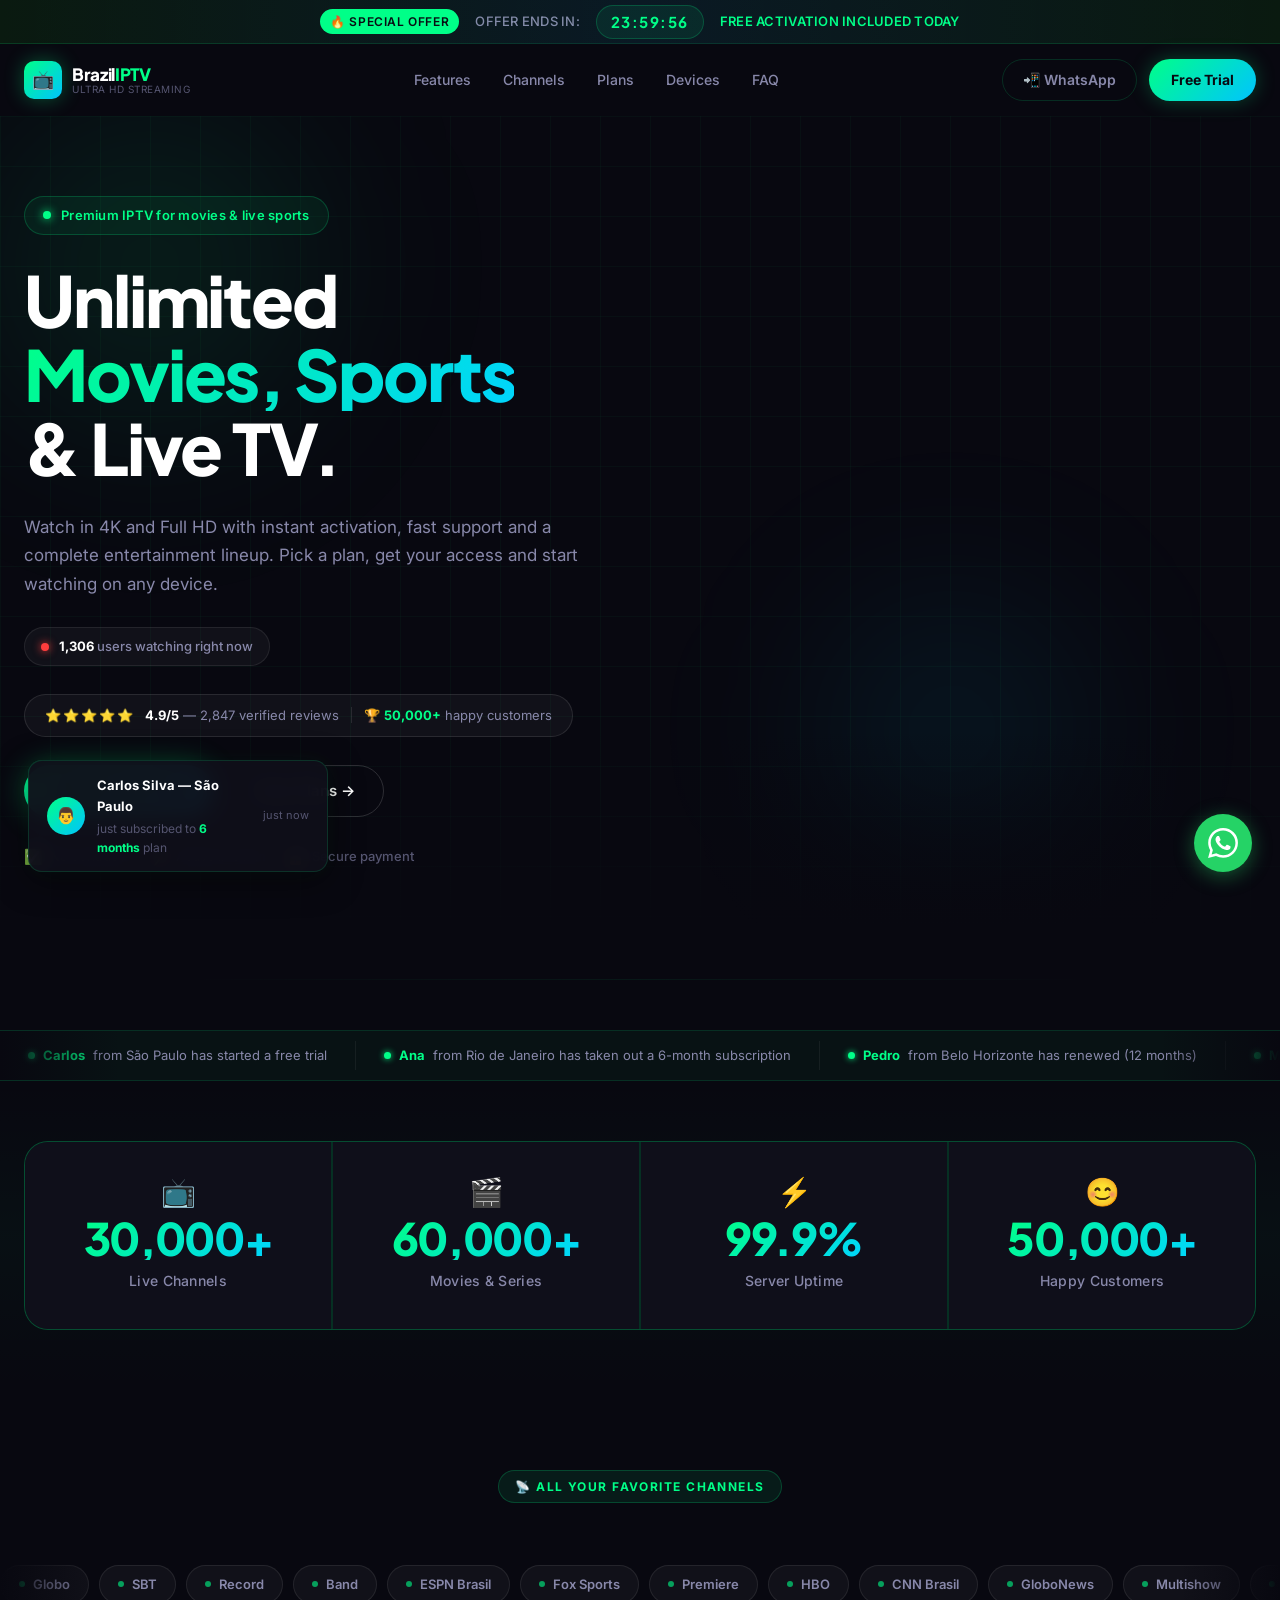
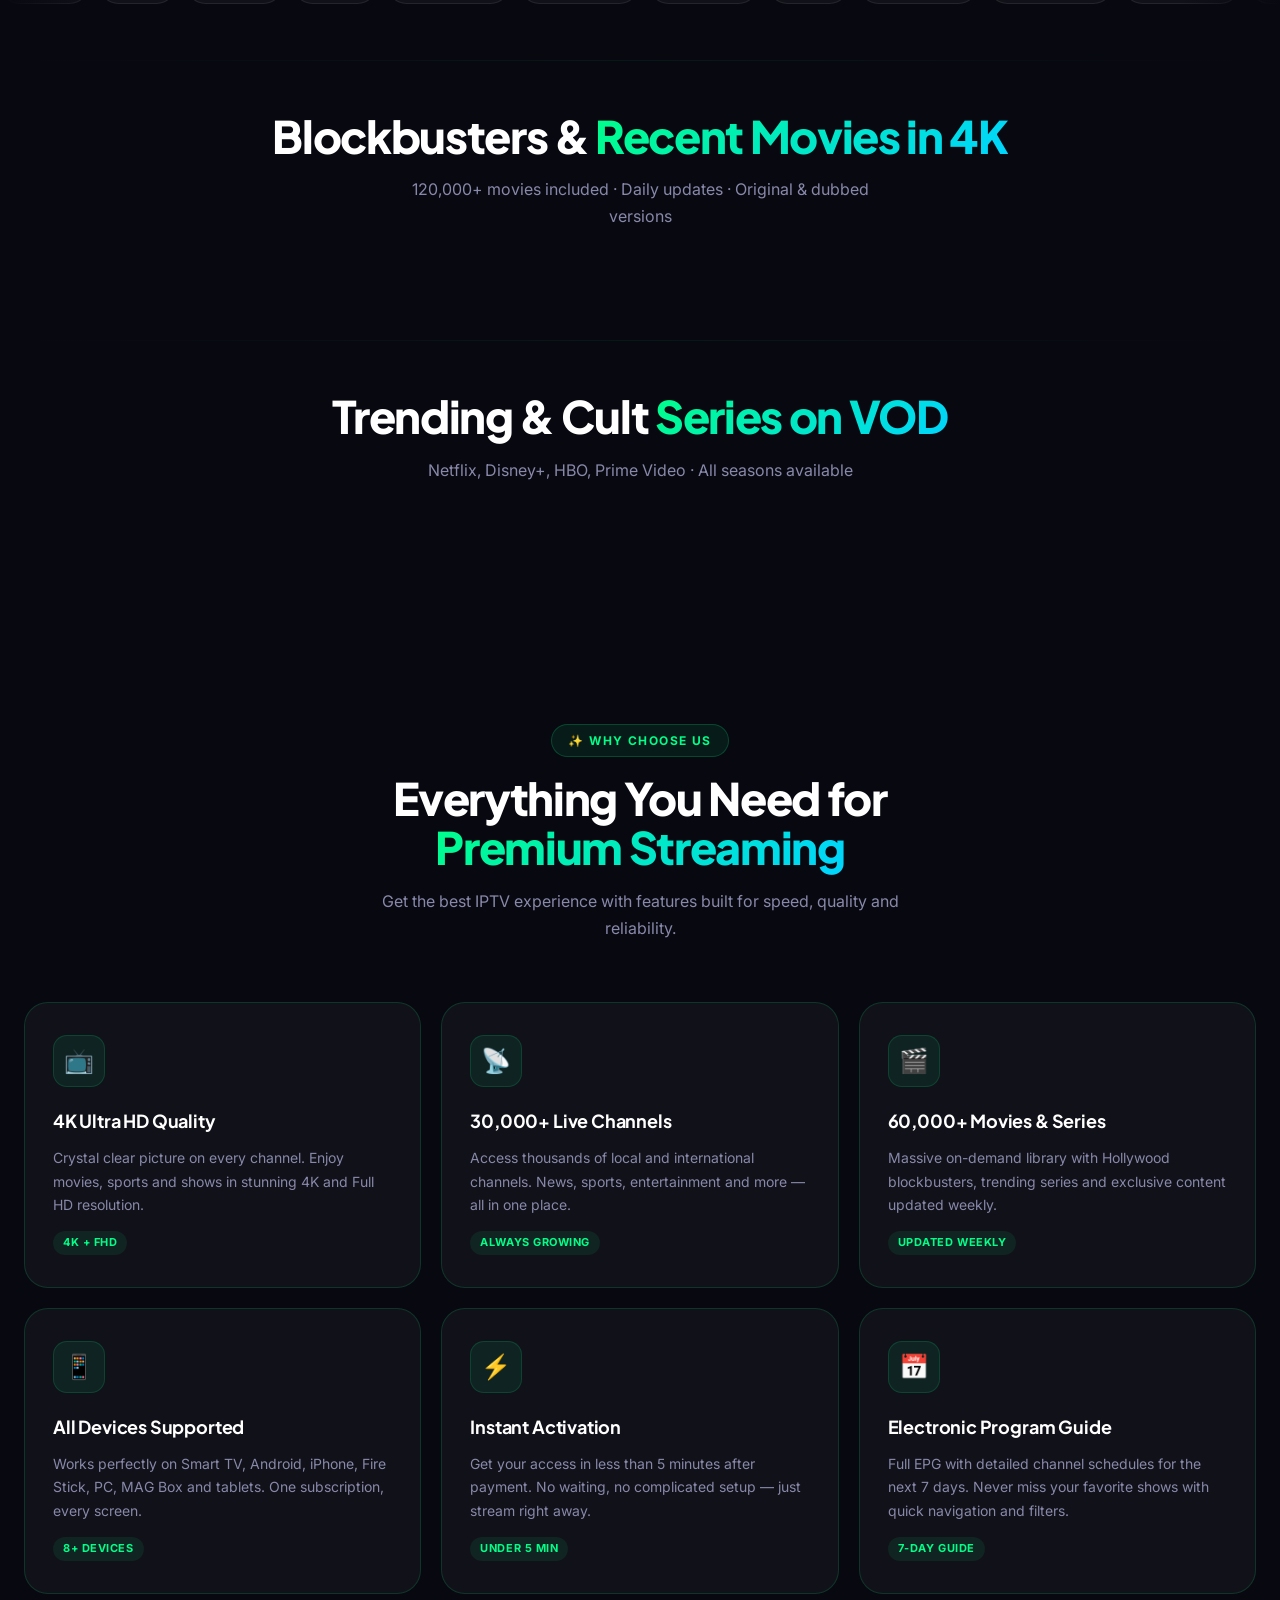
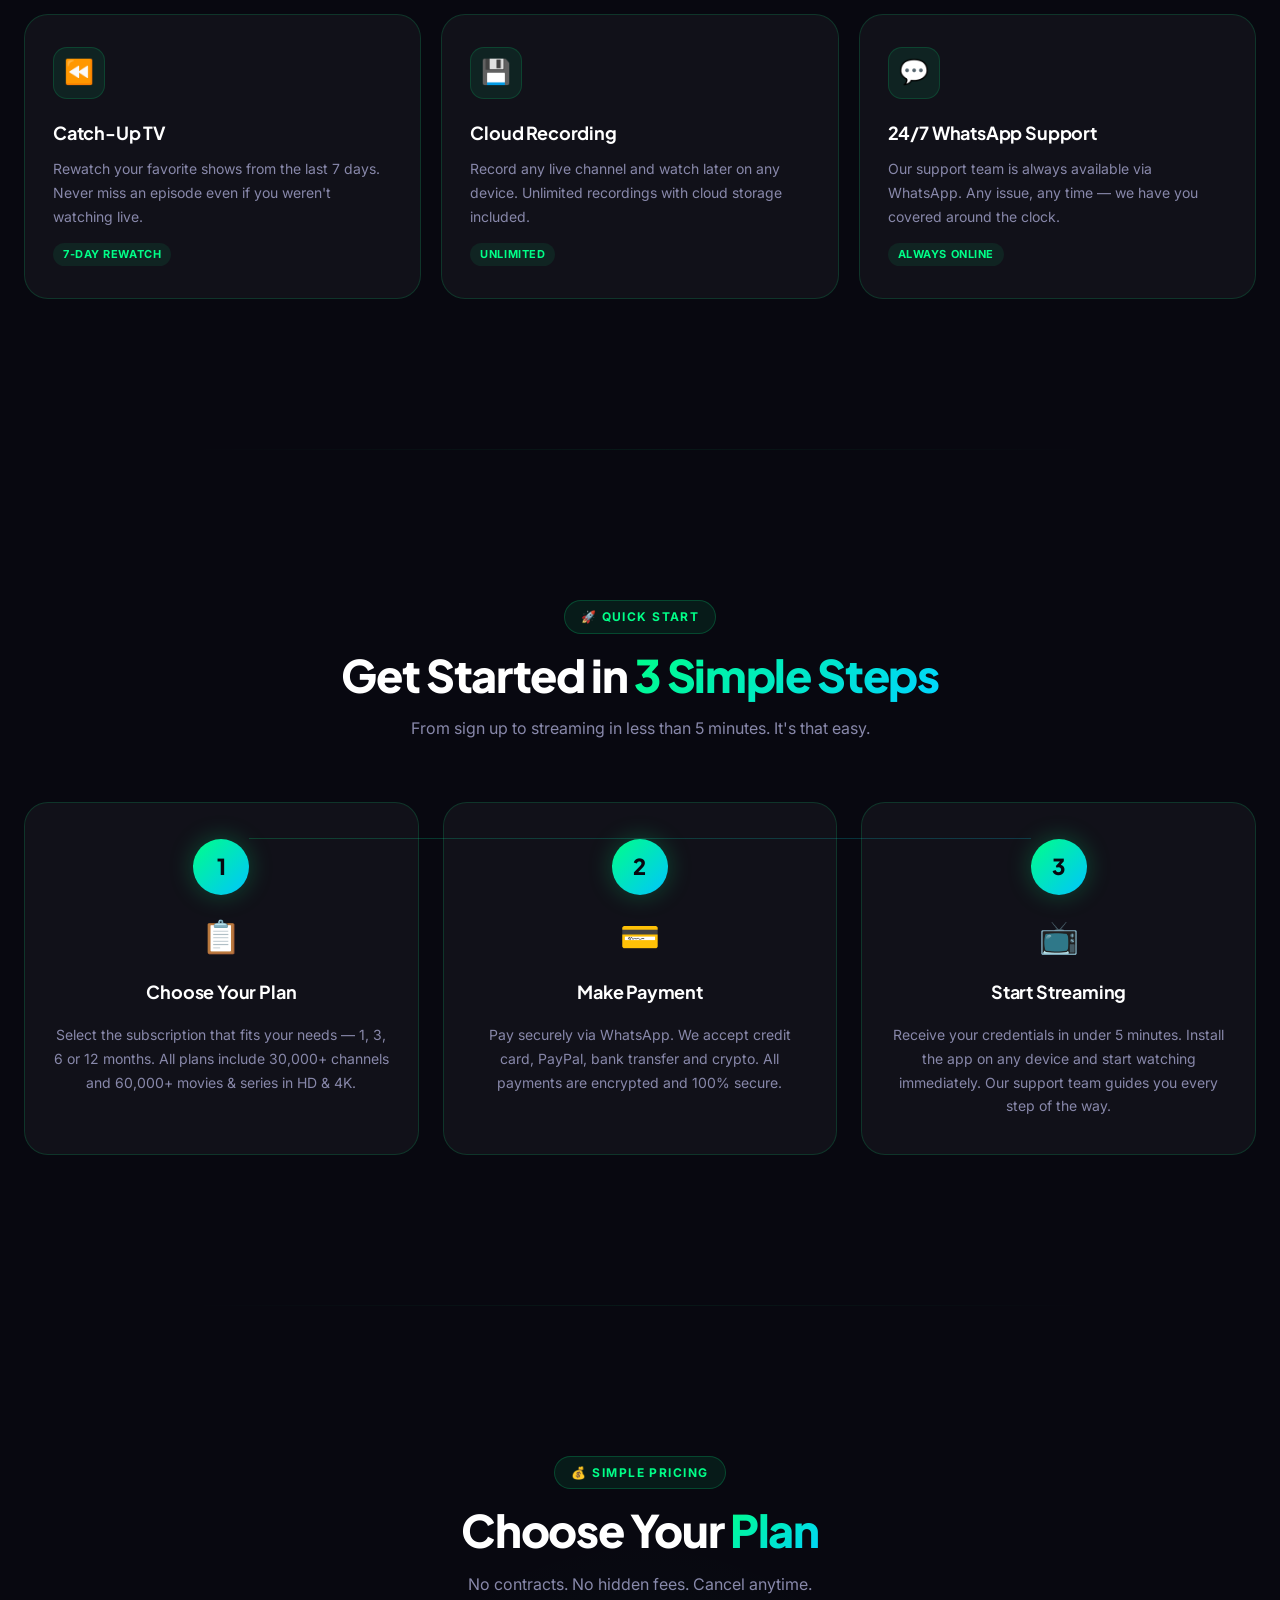
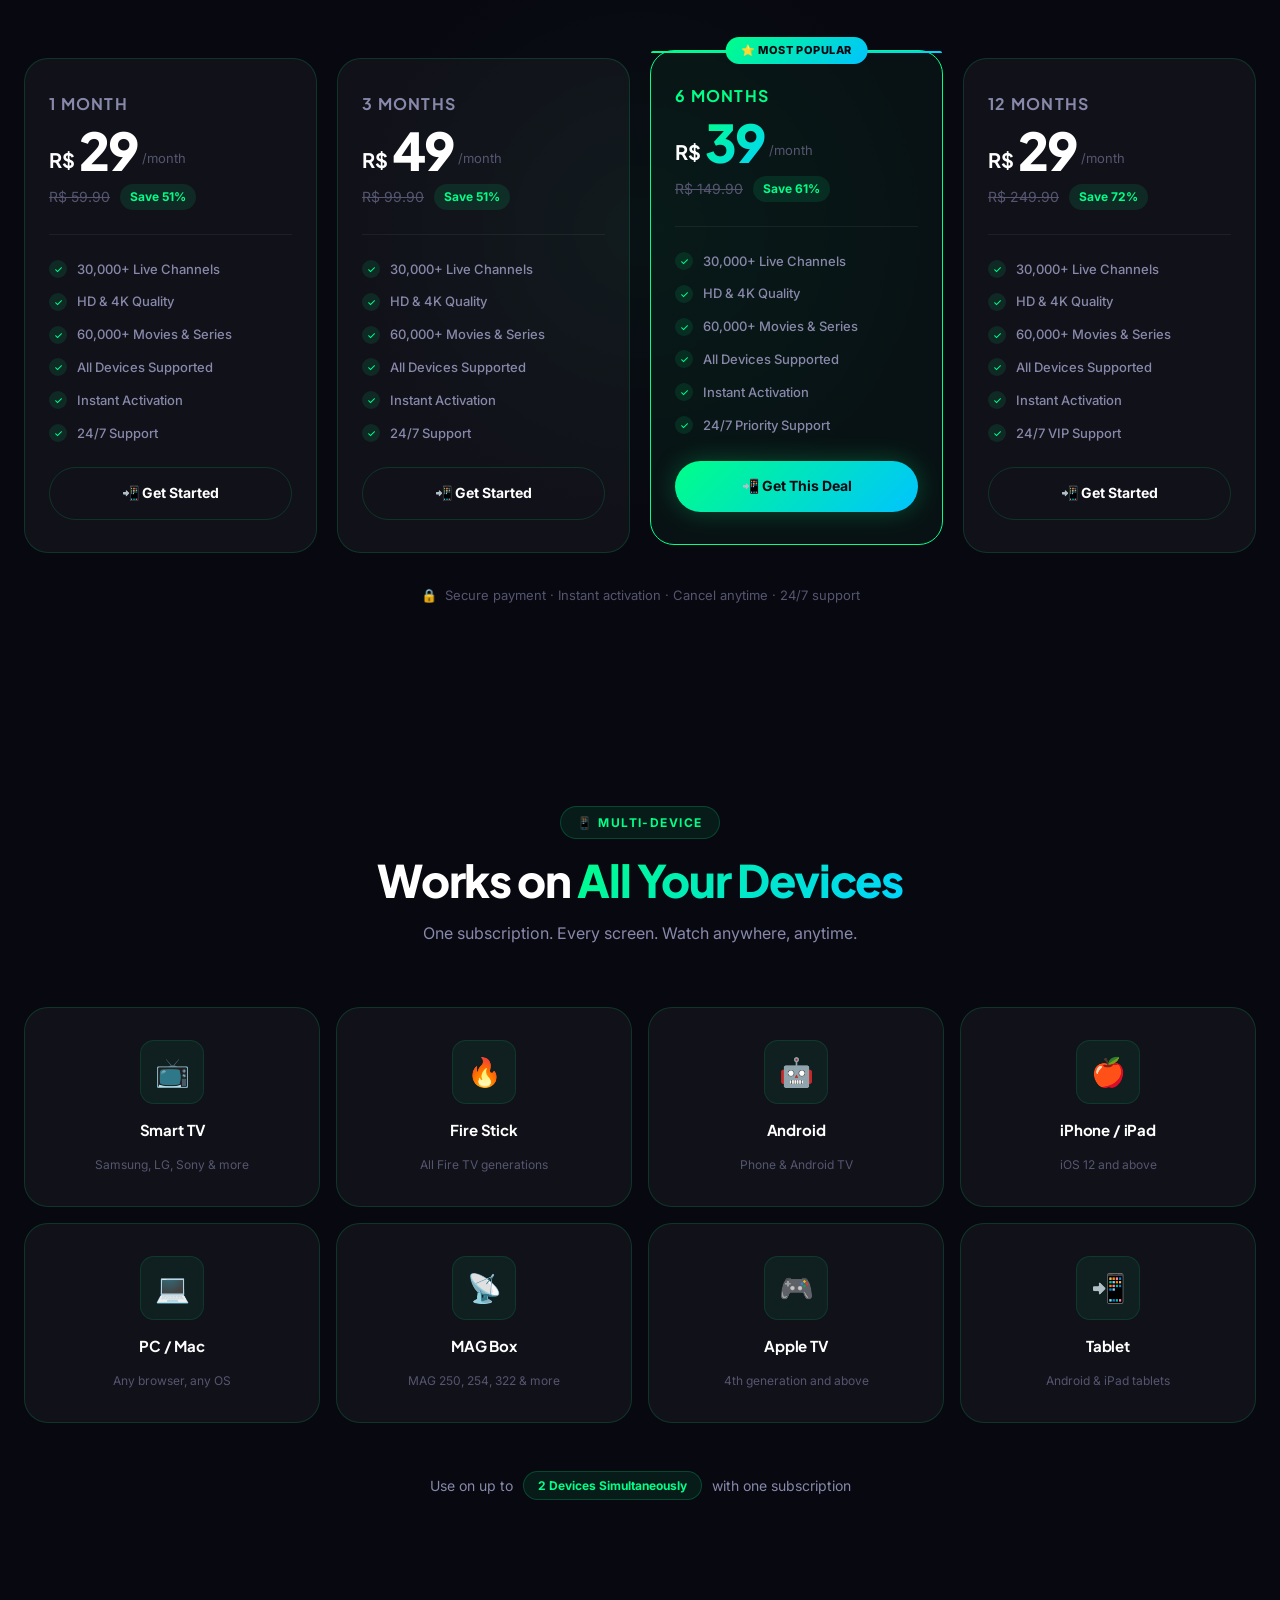
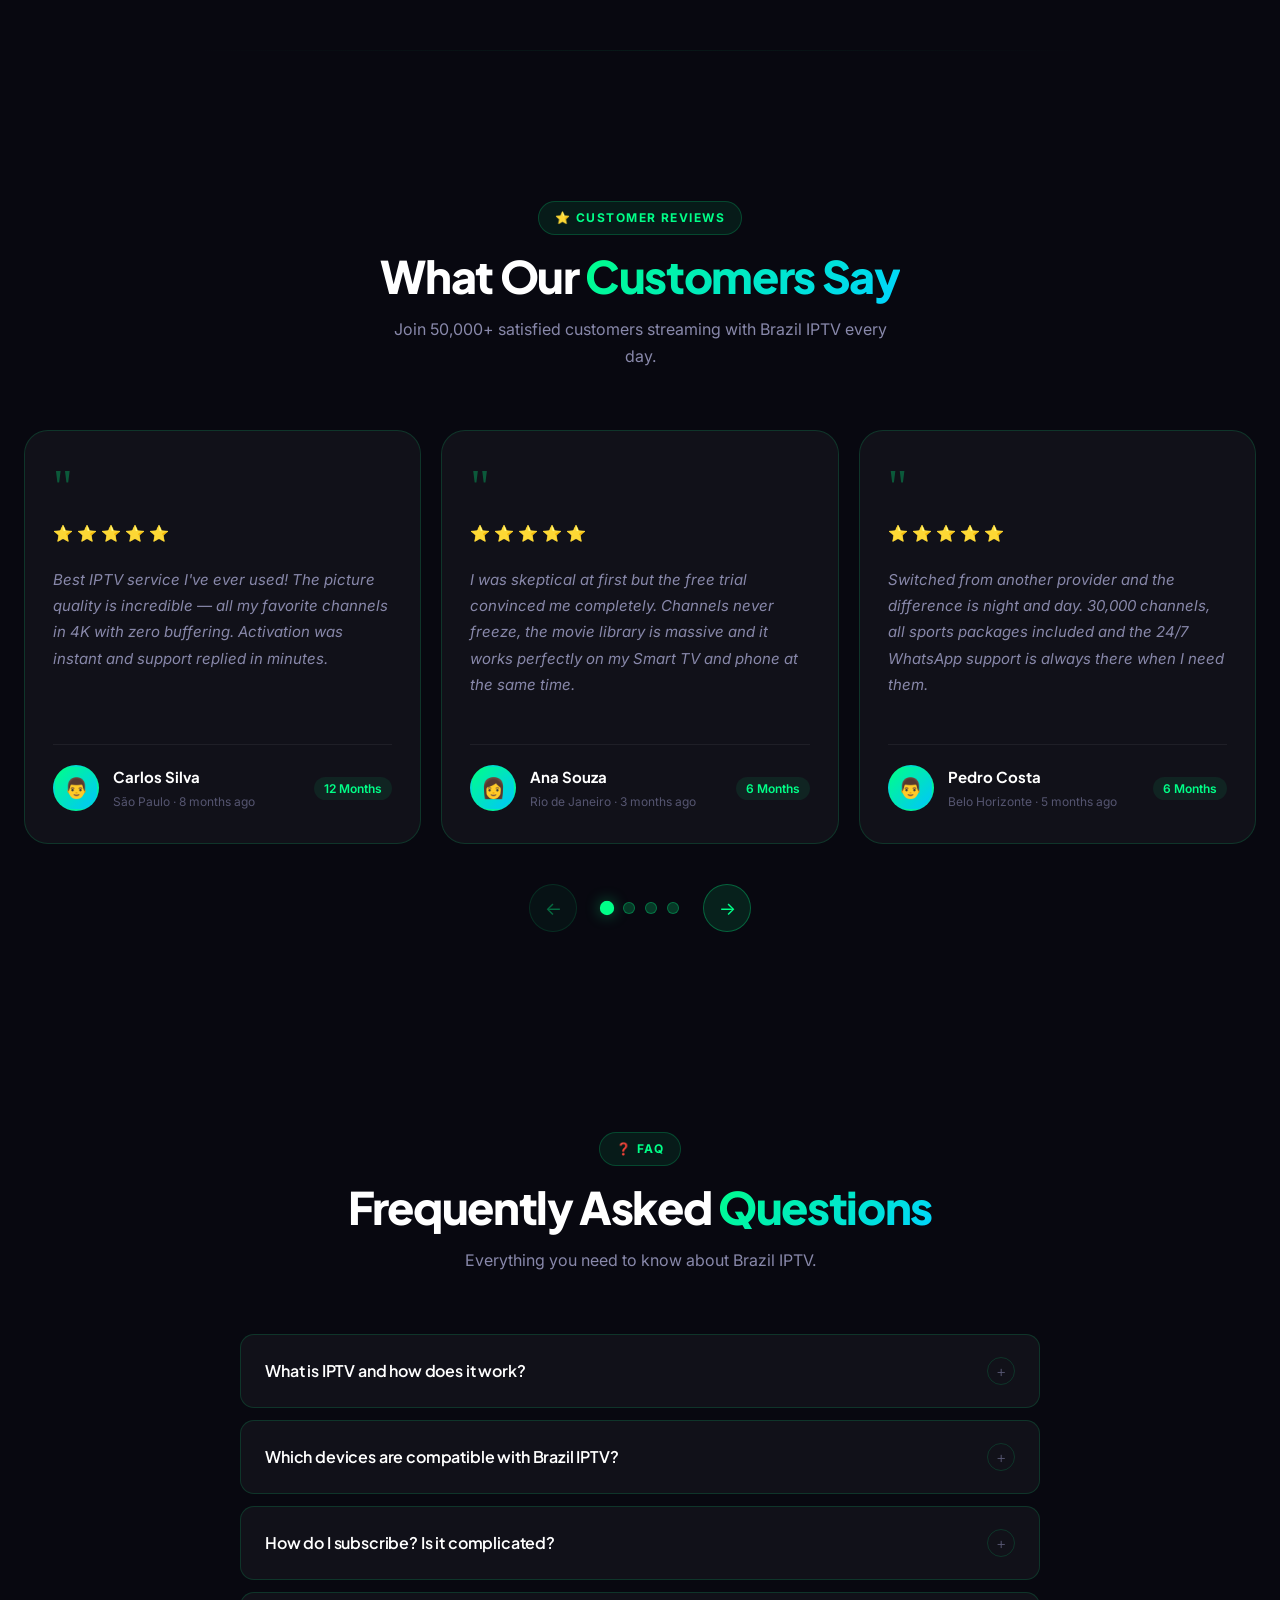
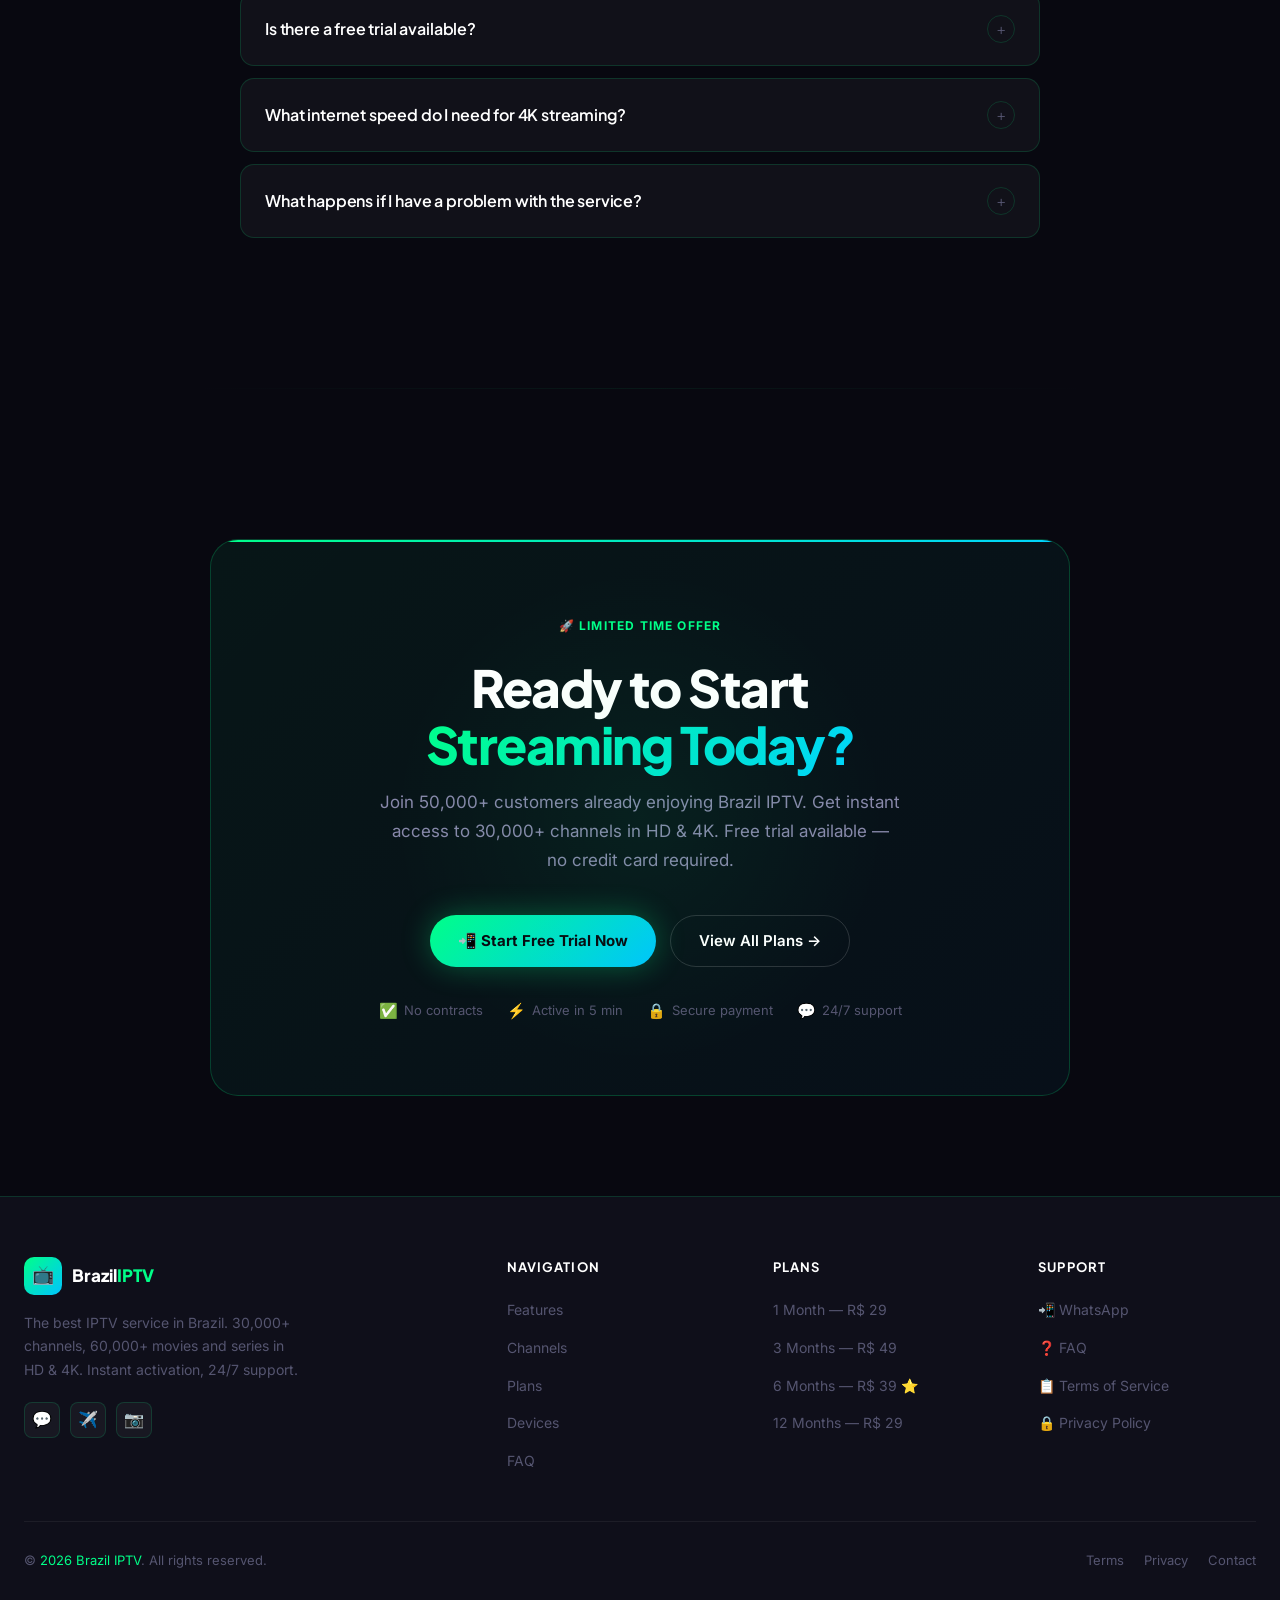
==== commit c3efb267: "new" ====
--- a/index.html
+++ b/index.html
@@ -1,842 +1,4784 @@
 <!DOCTYPE html>
-<html lang="pt-BR">
-
+<html lang="en">
 <head>
-  <meta charset="UTF-8">
-  <meta name="viewport" content="width=device-width, initial-scale=1.0">
-  <title>NovaStream IPTV | IPTV Premium 4K e Canais Ao Vivo</title>
-  <meta name="description"
-    content="NovaStream IPTV oferece 30.000+ canais ao vivo, esportes premium, 95.000+ títulos VOD, streaming 4K, ativação instantânea e suporte multi-dispositivo.">
-  <meta name="keywords"
-    content="assinatura IPTV, IPTV 4K, streaming de TV ao vivo, IPTV esportes, canais de filmes, planos IPTV">
-  <meta name="theme-color" content="#0a0a0f">
-  <meta name="robots" content="index,follow,max-image-preview:large">
-  <meta property="og:type" content="website">
-  <meta property="og:title" content="NovaStream IPTV | IPTV Premium 4K e Canais Ao Vivo">
-  <meta property="og:description"
-    content="Assinaturas IPTV premium com ativacao instantanea, esportes ao vivo, filmes de sucesso e reproducao estavel em qualquer dispositivo.">
-  <meta property="og:image" content="https://image.tmdb.org/t/p/w1280/q6y0Go1tsGEsmtFryDOJo3dEmqu.jpg">
-  <meta name="twitter:card" content="summary_large_image">
-  <meta name="twitter:title" content="NovaStream IPTV | IPTV Premium 4K e Canais Ao Vivo">
-  <meta name="twitter:description"
-    content="Assinaturas IPTV premium com ativacao instantanea, esportes ao vivo, filmes de sucesso e reproducao estavel em qualquer dispositivo.">
-  <meta name="twitter:image" content="https://image.tmdb.org/t/p/w1280/q6y0Go1tsGEsmtFryDOJo3dEmqu.jpg">
-  <link rel="canonical" href="https://iptvbrazil.store/">
-  <link rel="alternate" hreflang="pt-BR" href="https://iptvbrazil.store/">
-  <link rel="alternate" hreflang="x-default" href="https://iptvbrazil.store/">
-  <link rel="preconnect" href="https://fonts.googleapis.com">
-  <link rel="preconnect" href="https://fonts.gstatic.com" crossorigin>
-  <link
-    href="https://fonts.googleapis.com/css2?family=Inter:wght@400;500;600;700;800&family=Poppins:wght@600;700;800&display=swap"
-    rel="stylesheet">
-  <link rel="stylesheet" href="styles.css">
+  <meta charset="UTF-8" />
+  <meta name="viewport" content="width=device-width, initial-scale=1.0" />
+  <meta http-equiv="Content-Language" content="en" />
+
+  <!-- SEO Meta Tags -->
+  <title>Brazil IPTV | 30,000+ HD & 4K Channels | Best IPTV in Brazil</title>
+  <meta name="description" content="Best IPTV service in Brazil. Watch 30,000+ channels in HD and 4K. Movies, series, live sports. Instant activation. 24/7 support." />
+  <meta name="keywords" content="iptv brazil, brazil iptv, iptv channels, iptv 4k, best iptv brazil, cheap iptv, subscribe iptv" />
+  <meta name="robots" content="index, follow" />
+  <meta name="author" content="Brazil IPTV" />
+  <meta name="theme-color" content="#0a0a0f" />
+
+  <!-- Open Graph -->
+  <meta property="og:type" content="website" />
+  <meta property="og:title" content="Brazil IPTV | 30,000+ HD & 4K Channels" />
+  <meta property="og:description" content="Best IPTV service in Brazil. 30,000+ channels in HD and 4K." />
+  <meta property="og:locale" content="en_US" />
+  <meta property="og:site_name" content="Brazil IPTV" />
+
+  <!-- Twitter Card -->
+  <meta name="twitter:card" content="summary_large_image" />
+  <meta name="twitter:title" content="Brazil IPTV | 30,000+ HD & 4K Channels" />
+  <meta name="twitter:description" content="Best IPTV service in Brazil." />
+
+  <!-- Fonts -->
+  <link rel="preconnect" href="https://fonts.googleapis.com" />
+  <link rel="preconnect" href="https://fonts.gstatic.com" crossorigin />
+  <link href="https://fonts.googleapis.com/css2?family=Plus+Jakarta+Sans:wght@600;700;800&family=Inter:wght@300;400;500;600;700&display=swap" rel="stylesheet" />
+
+  <!-- Schema Markup -->
   <script type="application/ld+json">
-    {
-      "@context": "https://schema.org",
-      "@type": "Service",
-      "name": "NovaStream IPTV Subscription",
-      "provider": {
-        "@type": "Organization",
-        "name": "NovaStream IPTV"
-      },
-      "serviceType": "IPTV streaming subscription",
-      "offers": [
-        {"@type":"Offer","name":"1 Month IPTV Plan","price":"12.99","priceCurrency":"USD"},
-        {"@type":"Offer","name":"3 Months IPTV Plan","price":"29.99","priceCurrency":"USD"},
-        {"@type":"Offer","name":"6 Months IPTV Plan","price":"49.99","priceCurrency":"USD"},
-        {"@type":"Offer","name":"12 Months IPTV Plan","price":"79.99","priceCurrency":"USD"}
-      ]
-    }
+  {
+    "@context": "https://schema.org",
+    "@type": "Organization",
+    "name": "Brazil IPTV",
+    "description": "Melhor serviço IPTV do Brasil",
+    "contactPoint": {
+      "@type": "ContactPoint",
+      "telephone": "+5511999999999",
+      "contactType": "customer service",
+      "availableLanguage": "Portuguese"
+    }
+  }
   </script>
-  <script type="application/ld+json">
-    {
-      "@context": "https://schema.org",
-      "@type": "PerguntasPage",
-      "mainEntity": [
-        {
-          "@type": "Question",
-          "name": "Em quanto tempo recebo o acesso IPTV após pagamento?",
-          "acceptedAnswer": {"@type": "Answer", "text": "A maioria dos clientes recebe os dados de ativação em poucos minutos."}
-        },
-        {
-          "@type": "Question",
-          "name": "Posso testar o serviço antes de contratar um plano maior?",
-          "acceptedAnswer": {"@type": "Answer", "text": "Sim. Você pode solicitar um teste grátis no WhatsApp antes de escolher seu pacote."}
-        },
-        {
-          "@type": "Question",
-          "name": "Quais dispositivos são compatíveis?",
-          "acceptedAnswer": {"@type": "Answer", "text": "NovaStream funciona com Smart TVs, Fire Stick, Android, iPhone, Apple TV, caixas MAG, tablets e PCs."}
-        }
-      ]
-    }
-  </script>
+
+  <style>
+    /* ============================================
+       CSS VARIABLES — DESIGN SYSTEM
+    ============================================ */
+    :root {
+      --bg-primary:     #080810;
+      --bg-secondary:   #0f0f1a;
+      --bg-card:        rgba(255, 255, 255, 0.04);
+      --bg-card-hover:  rgba(255, 255, 255, 0.07);
+
+      --accent-green:   #00ff88;
+      --accent-cyan:    #00d4ff;
+      --accent-red:     #ff3d3d;
+      --accent-yellow:  #ffd700;
+
+      --gradient-main:  linear-gradient(135deg, #00ff88, #00d4ff);
+      --gradient-hero:  linear-gradient(135deg, #00ff8822, #00d4ff11);
+      --gradient-btn:   linear-gradient(135deg, #00ff88, #00c4ff);
+
+      --text-primary:   #ffffff;
+      --text-secondary: #8888aa;
+      --text-muted:     #555570;
+
+      --border-color:   rgba(0, 255, 136, 0.15);
+      --border-glow:    rgba(0, 255, 136, 0.4);
+
+      --font-head:      'Plus Jakarta Sans', sans-serif;
+      --font-body:      'Inter', sans-serif;
+
+      --nav-height:     72px;
+      --announce-height: 44px;
+
+      --radius-sm:      8px;
+      --radius-md:      14px;
+      --radius-lg:      24px;
+      --radius-full:    100px;
+
+      --shadow-glow:    0 0 40px rgba(0, 255, 136, 0.15);
+      --shadow-card:    0 8px 32px rgba(0, 0, 0, 0.4);
+
+      --transition:     all 0.3s cubic-bezier(0.4, 0, 0.2, 1);
+    }
+
+    /* ============================================
+       RESET & BASE
+    ============================================ */
+    *, *::before, *::after {
+      margin: 0;
+      padding: 0;
+      box-sizing: border-box;
+    }
+
+    html {
+      scroll-behavior: smooth;
+      -webkit-font-smoothing: antialiased;
+    }
+
+    body {
+      font-family: var(--font-body);
+      background-color: var(--bg-primary);
+      color: var(--text-primary);
+      overflow-x: hidden;
+      line-height: 1.6;
+    }
+
+    a {
+      text-decoration: none;
+      color: inherit;
+    }
+
+    img {
+      max-width: 100%;
+      display: block;
+    }
+
+    ul {
+      list-style: none;
+    }
+
+    button {
+      cursor: pointer;
+      border: none;
+      background: none;
+      font-family: var(--font-body);
+    }
+
+    /* ============================================
+       SCROLLBAR
+    ============================================ */
+    ::-webkit-scrollbar {
+      width: 6px;
+    }
+    ::-webkit-scrollbar-track {
+      background: var(--bg-primary);
+    }
+    ::-webkit-scrollbar-thumb {
+      background: var(--accent-green);
+      border-radius: 3px;
+    }
+
+    /* ============================================
+       ANNOUNCEMENT BAR
+    ============================================ */
+    .announce-bar {
+      height: var(--announce-height);
+      background: linear-gradient(90deg, #0a1a10, #0a1020, #0a1a10);
+      border-bottom: 1px solid var(--border-color);
+      display: flex;
+      align-items: center;
+      justify-content: center;
+      gap: 16px;
+      position: relative;
+      overflow: hidden;
+      z-index: 100;
+    }
+
+    .announce-bar::before {
+      content: '';
+      position: absolute;
+      inset: 0;
+      background: linear-gradient(90deg, transparent, rgba(0,255,136,0.04), transparent);
+      animation: shimmer 3s ease-in-out infinite;
+    }
+
+    @keyframes shimmer {
+      0%, 100% { opacity: 0; }
+      50% { opacity: 1; }
+    }
+
+    .announce-bar__text {
+      font-family: var(--font-body);
+      font-size: 13px;
+      font-weight: 500;
+      color: var(--text-secondary);
+      letter-spacing: 0.02em;
+    }
+
+    .announce-bar__timer {
+      font-family: var(--font-head);
+      font-size: 15px;
+      font-weight: 700;
+      color: var(--accent-green);
+      letter-spacing: 0.1em;
+      background: rgba(0, 255, 136, 0.08);
+      padding: 4px 14px;
+      border-radius: var(--radius-full);
+      border: 1px solid rgba(0, 255, 136, 0.2);
+      min-width: 96px;
+      text-align: center;
+    }
+
+    .announce-bar__badge {
+      font-size: 12px;
+      font-weight: 600;
+      color: var(--bg-primary);
+      background: var(--accent-green);
+      padding: 3px 10px;
+      border-radius: var(--radius-full);
+      text-transform: uppercase;
+      letter-spacing: 0.05em;
+    }
+
+    /* ============================================
+       NAVBAR
+    ============================================ */
+    .navbar {
+      height: var(--nav-height);
+      position: sticky;
+      top: 0;
+      z-index: 999;
+      transition: var(--transition);
+      background: transparent;
+    }
+
+    .navbar.scrolled {
+      background: rgba(8, 8, 16, 0.92);
+      backdrop-filter: blur(20px);
+      -webkit-backdrop-filter: blur(20px);
+      border-bottom: 1px solid var(--border-color);
+      box-shadow: 0 4px 30px rgba(0, 0, 0, 0.5);
+    }
+
+    .navbar__inner {
+      max-width: 1280px;
+      margin: 0 auto;
+      padding: 0 24px;
+      height: 100%;
+      display: flex;
+      align-items: center;
+      justify-content: space-between;
+      gap: 32px;
+    }
+
+    /* Logo */
+    .navbar__logo {
+      display: flex;
+      align-items: center;
+      gap: 10px;
+      flex-shrink: 0;
+    }
+
+    .navbar__logo-icon {
+      width: 38px;
+      height: 38px;
+      background: var(--gradient-btn);
+      border-radius: 10px;
+      display: flex;
+      align-items: center;
+      justify-content: center;
+      font-size: 18px;
+      box-shadow: 0 0 20px rgba(0, 255, 136, 0.3);
+    }
+
+    .navbar__logo-text {
+      display: flex;
+      flex-direction: column;
+      line-height: 1.1;
+    }
+
+    .navbar__logo-name {
+      font-family: var(--font-head);
+      font-size: 17px;
+      font-weight: 800;
+      color: var(--text-primary);
+      letter-spacing: -0.02em;
+    }
+
+    .navbar__logo-name span {
+      color: var(--accent-green);
+    }
+
+    .navbar__logo-sub {
+      font-size: 10px;
+      color: var(--text-muted);
+      font-weight: 400;
+      letter-spacing: 0.05em;
+      text-transform: uppercase;
+    }
+
+    /* Nav Links */
+    .navbar__links {
+      display: flex;
+      align-items: center;
+      gap: 4px;
+    }
+
+    .navbar__links a {
+      font-size: 14px;
+      font-weight: 500;
+      color: var(--text-secondary);
+      padding: 8px 14px;
+      border-radius: var(--radius-sm);
+      transition: var(--transition);
+      position: relative;
+    }
+
+    .navbar__links a:hover {
+      color: var(--text-primary);
+      background: rgba(255,255,255,0.05);
+    }
+
+    .navbar__links a.active {
+      color: var(--accent-green);
+    }
+
+    /* Nav CTA */
+    .navbar__cta {
+      display: flex;
+      align-items: center;
+      gap: 12px;
+      flex-shrink: 0;
+    }
+
+    .btn {
+      font-family: var(--font-body);
+      font-weight: 600;
+      border-radius: var(--radius-full);
+      transition: var(--transition);
+      display: inline-flex;
+      align-items: center;
+      gap: 8px;
+      white-space: nowrap;
+    }
+
+    .btn--outline {
+      font-size: 14px;
+      padding: 9px 20px;
+      border: 1px solid var(--border-color);
+      color: var(--text-secondary);
+    }
+
+    .btn--outline:hover {
+      border-color: var(--accent-green);
+      color: var(--accent-green);
+      background: rgba(0,255,136,0.05);
+    }
+
+    .btn--primary {
+      font-size: 14px;
+      padding: 10px 22px;
+      background: var(--gradient-btn);
+      color: var(--bg-primary);
+      font-weight: 700;
+      box-shadow: 0 0 20px rgba(0, 255, 136, 0.25);
+    }
+
+    .btn--primary:hover {
+      transform: translateY(-2px);
+      box-shadow: 0 0 30px rgba(0, 255, 136, 0.4);
+    }
+
+    .btn--primary:active {
+      transform: translateY(0);
+    }
+
+    /* Hamburger */
+    .navbar__hamburger {
+      display: none;
+      flex-direction: column;
+      gap: 5px;
+      padding: 8px;
+      cursor: pointer;
+    }
+
+    .navbar__hamburger span {
+      display: block;
+      width: 24px;
+      height: 2px;
+      background: var(--text-primary);
+      border-radius: 2px;
+      transition: var(--transition);
+    }
+
+    .navbar__hamburger.active span:nth-child(1) {
+      transform: translateY(7px) rotate(45deg);
+    }
+    .navbar__hamburger.active span:nth-child(2) {
+      opacity: 0;
+    }
+    .navbar__hamburger.active span:nth-child(3) {
+      transform: translateY(-7px) rotate(-45deg);
+    }
+
+    /* Mobile Menu */
+    .navbar__mobile {
+      display: none;
+      position: fixed;
+      top: calc(var(--announce-height) + var(--nav-height));
+      left: 0;
+      right: 0;
+      background: rgba(8, 8, 16, 0.98);
+      backdrop-filter: blur(20px);
+      border-bottom: 1px solid var(--border-color);
+      padding: 20px 24px;
+      z-index: 998;
+      flex-direction: column;
+      gap: 8px;
+      animation: slideDown 0.3s ease;
+    }
+
+    @keyframes slideDown {
+      from { opacity: 0; transform: translateY(-10px); }
+      to   { opacity: 1; transform: translateY(0); }
+    }
+
+    .navbar__mobile.open {
+      display: flex;
+    }
+
+    .navbar__mobile a {
+      font-size: 16px;
+      font-weight: 500;
+      color: var(--text-secondary);
+      padding: 12px 16px;
+      border-radius: var(--radius-sm);
+      transition: var(--transition);
+      border: 1px solid transparent;
+    }
+
+    .navbar__mobile a:hover {
+      color: var(--text-primary);
+      background: var(--bg-card);
+      border-color: var(--border-color);
+    }
+
+    .navbar__mobile .btn--primary {
+      margin-top: 8px;
+      justify-content: center;
+      padding: 14px;
+      font-size: 15px;
+      border-radius: var(--radius-md);
+    }
+
+    /* ============================================
+       HERO SECTION
+    ============================================ */
+    .hero {
+      position: relative;
+      min-height: calc(100vh - var(--announce-height) - var(--nav-height));
+      display: flex;
+      align-items: center;
+      overflow: hidden;
+      padding: 80px 24px 60px;
+    }
+
+    /* Video Background */
+    .hero__video-wrap {
+      position: absolute;
+      inset: 0;
+      z-index: 0;
+    }
+
+    .hero__video {
+      width: 100%;
+      height: 100%;
+      object-fit: cover;
+      opacity: 0.25;
+    }
+
+    /* Overlays */
+    .hero__overlay {
+      position: absolute;
+      inset: 0;
+      background: linear-gradient(
+        135deg,
+        rgba(8, 8, 16, 0.95) 0%,
+        rgba(8, 8, 16, 0.75) 50%,
+        rgba(8, 8, 16, 0.6) 100%
+      );
+      z-index: 1;
+    }
+
+    .hero__overlay-bottom {
+      position: absolute;
+      bottom: 0;
+      left: 0;
+      right: 0;
+      height: 200px;
+      background: linear-gradient(to top, var(--bg-primary), transparent);
+      z-index: 2;
+    }
+
+    /* Grid pattern overlay */
+    .hero__grid {
+      position: absolute;
+      inset: 0;
+      background-image:
+        linear-gradient(rgba(0,255,136,0.03) 1px, transparent 1px),
+        linear-gradient(90deg, rgba(0,255,136,0.03) 1px, transparent 1px);
+      background-size: 50px 50px;
+      z-index: 1;
+    }
+
+    /* Glow orbs */
+    .hero__orb {
+      position: absolute;
+      border-radius: 50%;
+      filter: blur(80px);
+      z-index: 1;
+      pointer-events: none;
+    }
+
+    .hero__orb--1 {
+      width: 500px;
+      height: 500px;
+      background: radial-gradient(circle, rgba(0,255,136,0.12) 0%, transparent 70%);
+      top: -100px;
+      left: -100px;
+    }
+
+    .hero__orb--2 {
+      width: 400px;
+      height: 400px;
+      background: radial-gradient(circle, rgba(0,212,255,0.1) 0%, transparent 70%);
+      bottom: 0;
+      right: 10%;
+    }
+
+    /* Hero Content */
+    .hero__inner {
+      max-width: 1280px;
+      margin: 0 auto;
+      width: 100%;
+      position: relative;
+      z-index: 3;
+      display: flex;
+      flex-direction: column;
+      align-items: flex-start;
+      text-align: left;
+    }
+
+    .hero__left {
+      display: flex;
+      flex-direction: column;
+      gap: 28px;
+      align-items: flex-start;
+      max-width: 640px;
+    }
+
+    /* Live badge */
+    .hero__badge {
+      display: inline-flex;
+      align-items: center;
+      gap: 10px;
+      background: rgba(0, 255, 136, 0.06);
+      border: 1px solid rgba(0, 255, 136, 0.2);
+      border-radius: var(--radius-full);
+      padding: 8px 18px;
+      width: fit-content;
+    }
+
+    .hero__badge-dot {
+      width: 8px;
+      height: 8px;
+      background: var(--accent-green);
+      border-radius: 50%;
+      box-shadow: 0 0 10px var(--accent-green);
+      animation: pulse-dot 2s ease-in-out infinite;
+    }
+
+    @keyframes pulse-dot {
+      0%, 100% { opacity: 1; transform: scale(1); }
+      50% { opacity: 0.6; transform: scale(0.8); }
+    }
+
+    .hero__badge-text {
+      font-size: 13px;
+      font-weight: 600;
+      color: var(--accent-green);
+      letter-spacing: 0.02em;
+    }
+
+    /* Headline */
+    .hero__headline {
+      font-family: var(--font-head);
+      font-size: clamp(42px, 5.5vw, 72px);
+      font-weight: 800;
+      line-height: 1.05;
+      letter-spacing: -0.03em;
+      color: var(--text-primary);
+    }
+
+    .hero__headline-accent {
+      background: var(--gradient-main);
+      -webkit-background-clip: text;
+      -webkit-text-fill-color: transparent;
+      background-clip: text;
+      display: block;
+    }
+
+    /* Subheadline */
+    .hero__sub {
+      font-size: 17px;
+      font-weight: 400;
+      color: var(--text-secondary);
+      line-height: 1.7;
+      max-width: 580px;
+    }
+
+    /* Viewers badge */
+    .hero__viewers {
+      display: inline-flex;
+      align-items: center;
+      gap: 10px;
+      background: rgba(255,255,255,0.04);
+      border: 1px solid rgba(255,255,255,0.08);
+      border-radius: var(--radius-full);
+      padding: 8px 16px;
+      width: fit-content;
+    }
+
+    .hero__viewers-dot {
+      width: 8px;
+      height: 8px;
+      background: var(--accent-red);
+      border-radius: 50%;
+      box-shadow: 0 0 8px var(--accent-red);
+      animation: pulse-dot 1.5s ease-in-out infinite;
+    }
+
+    .hero__viewers-text {
+      font-size: 13px;
+      color: var(--text-secondary);
+      font-weight: 500;
+    }
+
+    .hero__viewers-count {
+      color: var(--text-primary);
+      font-weight: 700;
+    }
+
+    /* CTA Buttons */
+    .hero__ctas {
+      display: flex;
+      align-items: center;
+      gap: 14px;
+      flex-wrap: wrap;
+    }
+
+    .btn--hero-primary {
+      font-size: 15px;
+      padding: 14px 28px;
+      background: var(--gradient-btn);
+      color: var(--bg-primary);
+      font-weight: 700;
+      border-radius: var(--radius-full);
+      box-shadow: 0 0 30px rgba(0, 255, 136, 0.3);
+      transition: var(--transition);
+    }
+
+    .btn--hero-primary:hover {
+      transform: translateY(-3px);
+      box-shadow: 0 0 50px rgba(0, 255, 136, 0.5);
+    }
+
+    .btn--hero-secondary {
+      font-size: 15px;
+      padding: 13px 28px;
+      border: 1px solid rgba(255,255,255,0.15);
+      color: var(--text-primary);
+      border-radius: var(--radius-full);
+      font-weight: 600;
+      transition: var(--transition);
+    }
+
+    .btn--hero-secondary:hover {
+      border-color: rgba(255,255,255,0.35);
+      background: rgba(255,255,255,0.05);
+      transform: translateY(-2px);
+    }
+
+    /* Trust badges */
+    .hero__trust {
+      display: flex;
+      align-items: center;
+      gap: 20px;
+      flex-wrap: wrap;
+    }
+
+    .hero__trust-item {
+      display: flex;
+      align-items: center;
+      gap: 7px;
+      font-size: 13px;
+      color: var(--text-muted);
+      font-weight: 500;
+    }
+
+    .hero__trust-item span:first-child {
+      color: var(--accent-green);
+      font-size: 15px;
+    }
+
+    /* Hero Right — Feature Card */
+    .hero__right {
+      position: relative;
+    }
+
+    .hero__card {
+      background: rgba(15, 15, 26, 0.9);
+      border: 1px solid var(--border-color);
+      border-radius: var(--radius-lg);
+      overflow: hidden;
+      box-shadow: var(--shadow-card), 0 0 60px rgba(0,255,136,0.08);
+      backdrop-filter: blur(10px);
+    }
+
+    .hero__card-video {
+      position: relative;
+      aspect-ratio: 16/9;
+      background: #000;
+      overflow: hidden;
+    }
+
+    .hero__card-video video,
+    .hero__card-video-placeholder {
+      width: 100%;
+      height: 100%;
+      object-fit: cover;
+    }
+
+    .hero__card-video-placeholder {
+      display: flex;
+      align-items: center;
+      justify-content: center;
+      background: linear-gradient(135deg, #0d1117, #1a1a2e);
+      font-size: 48px;
+    }
+
+    .hero__card-play {
+      position: absolute;
+      inset: 0;
+      display: flex;
+      align-items: center;
+      justify-content: center;
+    }
+
+    .hero__card-play-btn {
+      width: 60px;
+      height: 60px;
+      background: rgba(0, 255, 136, 0.9);
+      border-radius: 50%;
+      display: flex;
+      align-items: center;
+      justify-content: center;
+      cursor: pointer;
+      transition: var(--transition);
+      box-shadow: 0 0 30px rgba(0,255,136,0.4);
+    }
+
+    .hero__card-play-btn:hover {
+      transform: scale(1.1);
+      background: var(--accent-green);
+    }
+
+    .hero__card-play-btn svg {
+      width: 22px;
+      height: 22px;
+      fill: var(--bg-primary);
+      margin-left: 3px;
+    }
+
+    .hero__card-badge {
+      position: absolute;
+      top: 12px;
+      left: 12px;
+      background: var(--accent-red);
+      color: white;
+      font-size: 11px;
+      font-weight: 700;
+      padding: 4px 10px;
+      border-radius: var(--radius-full);
+      letter-spacing: 0.05em;
+      text-transform: uppercase;
+    }
+
+    .hero__card-body {
+      padding: 22px 24px;
+    }
+
+    .hero__card-title {
+      font-family: var(--font-head);
+      font-size: 20px;
+      font-weight: 700;
+      margin-bottom: 8px;
+      letter-spacing: -0.02em;
+    }
+
+    .hero__card-desc {
+      font-size: 14px;
+      color: var(--text-secondary);
+      line-height: 1.6;
+      margin-bottom: 18px;
+    }
+
+    .hero__card-tags {
+      display: flex;
+      gap: 8px;
+      flex-wrap: wrap;
+      margin-bottom: 20px;
+    }
+
+    .hero__card-tag {
+      font-size: 12px;
+      font-weight: 600;
+      color: var(--text-muted);
+      background: rgba(255,255,255,0.04);
+      border: 1px solid rgba(255,255,255,0.08);
+      padding: 5px 12px;
+      border-radius: var(--radius-full);
+    }
+
+    .hero__card-footer {
+      display: flex;
+      align-items: center;
+      justify-content: space-between;
+      padding-top: 16px;
+      border-top: 1px solid rgba(255,255,255,0.06);
+    }
+
+    .hero__card-stat {
+      text-align: center;
+    }
+
+    .hero__card-stat-value {
+      font-family: var(--font-head);
+      font-size: 22px;
+      font-weight: 800;
+      color: var(--accent-green);
+      line-height: 1;
+    }
+
+    .hero__card-stat-label {
+      font-size: 11px;
+      color: var(--text-muted);
+      margin-top: 3px;
+      text-transform: uppercase;
+      letter-spacing: 0.05em;
+    }
+
+    .hero__card-divider {
+      width: 1px;
+      height: 36px;
+      background: rgba(255,255,255,0.06);
+    }
+
+    /* Floating WhatsApp */
+    .whatsapp-float {
+      position: fixed;
+      bottom: 28px;
+      right: 28px;
+      z-index: 9999;
+      width: 58px;
+      height: 58px;
+      background: #25D366;
+      border-radius: 50%;
+      display: flex;
+      align-items: center;
+      justify-content: center;
+      box-shadow: 0 4px 20px rgba(37, 211, 102, 0.4);
+      transition: var(--transition);
+      animation: wa-pulse 3s ease-in-out infinite;
+    }
+
+    .whatsapp-float:hover {
+      transform: scale(1.1);
+      box-shadow: 0 8px 30px rgba(37, 211, 102, 0.6);
+      animation: none;
+    }
+
+    .whatsapp-float svg {
+      width: 30px;
+      height: 30px;
+      fill: white;
+    }
+
+    @keyframes wa-pulse {
+      0%, 100% { box-shadow: 0 4px 20px rgba(37,211,102,0.4); }
+      50% { box-shadow: 0 4px 40px rgba(37,211,102,0.7), 0 0 0 8px rgba(37,211,102,0.1); }
+    }
+
+    /* Live Notification Popup */
+    .live-notif {
+      position: fixed;
+      bottom: 28px;
+      left: 28px;
+      z-index: 9998;
+      background: rgba(15, 15, 26, 0.96);
+      border: 1px solid var(--border-color);
+      border-radius: var(--radius-md);
+      padding: 14px 18px;
+      display: flex;
+      align-items: center;
+      gap: 12px;
+      max-width: 300px;
+      backdrop-filter: blur(10px);
+      box-shadow: 0 8px 32px rgba(0,0,0,0.5), 0 0 20px rgba(0,255,136,0.05);
+      transform: translateX(-120%);
+      transition: transform 0.4s cubic-bezier(0.34, 1.56, 0.64, 1);
+    }
+
+    .live-notif.show {
+      transform: translateX(0);
+    }
+
+    .live-notif__avatar {
+      width: 38px;
+      height: 38px;
+      background: var(--gradient-btn);
+      border-radius: 50%;
+      display: flex;
+      align-items: center;
+      justify-content: center;
+      font-size: 16px;
+      flex-shrink: 0;
+    }
+
+    .live-notif__text {
+      flex: 1;
+    }
+
+    .live-notif__name {
+      font-size: 13px;
+      font-weight: 700;
+      color: var(--text-primary);
+      margin-bottom: 2px;
+    }
+
+    .live-notif__action {
+      font-size: 12px;
+      color: var(--text-muted);
+    }
+
+    .live-notif__action strong {
+      color: var(--accent-green);
+    }
+
+    .live-notif__time {
+      font-size: 11px;
+      color: var(--text-muted);
+      flex-shrink: 0;
+    }
+
+    /* ============================================
+       RESPONSIVE
+    ============================================ */
+    @media (max-width: 1024px) {
+      .hero__inner {
+        max-width: 100%;
+      }
+      .hero__left {
+        max-width: 580px;
+      }
+    }
+
+    @media (max-width: 768px) {
+      :root {
+        --nav-height: 64px;
+        --announce-height: 40px;
+      }
+
+      .navbar__links,
+      .navbar__cta .btn--outline,
+      .navbar__cta .btn--primary {
+        display: none;
+      }
+
+      .navbar__hamburger {
+        display: flex;
+      }
+
+      .announce-bar__badge {
+        display: none;
+      }
+
+      .announce-bar {
+        gap: 10px;
+      }
+
+      .announce-bar__text {
+        font-size: 11px;
+      }
+
+      .hero {
+        padding: 48px 20px 40px;
+        min-height: auto;
+      }
+
+      /* Mobile: center align hero content */
+      .hero__inner,
+      .hero__left {
+        align-items: center;
+        text-align: center;
+      }
+
+      .hero__badge,
+      .hero__viewers,
+      .hero__trust {
+        justify-content: center;
+      }
+
+      .hero__left {
+        max-width: 100%;
+      }
+
+      .hero__headline {
+        font-size: 36px;
+      }
+
+      .hero__sub {
+        font-size: 15px;
+      }
+
+      .hero__ctas {
+        flex-direction: column;
+        align-items: stretch;
+        width: 100%;
+      }
+
+      .btn--hero-primary,
+      .btn--hero-secondary {
+        justify-content: center;
+        padding: 15px;
+        width: 100%;
+      }
+
+      .live-notif {
+        max-width: calc(100vw - 56px);
+        left: 16px;
+        bottom: 16px;
+      }
+
+      .whatsapp-float {
+        right: 16px;
+        bottom: 16px;
+        width: 52px;
+        height: 52px;
+      }
+    }
+
+    @media (max-width: 480px) {
+      .hero__headline {
+        font-size: 30px;
+      }
+
+      .hero__trust {
+        flex-direction: column;
+        gap: 10px;
+        align-items: center;
+      }
+
+      .announce-bar__text:last-child {
+        display: none;
+      }
+    }
+
+    /* ============================================
+       STATS SECTION
+    ============================================ */
+    .stats {
+      padding: 60px 24px;
+      position: relative;
+      overflow: hidden;
+    }
+
+    .stats::before {
+      content: '';
+      position: absolute;
+      inset: 0;
+      background: linear-gradient(180deg, transparent, rgba(0,255,136,0.03), transparent);
+      pointer-events: none;
+    }
+
+    .stats__inner {
+      max-width: 1280px;
+      margin: 0 auto;
+      display: grid;
+      grid-template-columns: repeat(4, 1fr);
+      gap: 2px;
+      background: var(--border-color);
+      border: 1px solid var(--border-color);
+      border-radius: var(--radius-lg);
+      overflow: hidden;
+    }
+
+    .stats__item {
+      background: var(--bg-secondary);
+      padding: 36px 24px;
+      display: flex;
+      flex-direction: column;
+      align-items: center;
+      text-align: center;
+      gap: 10px;
+      transition: var(--transition);
+      position: relative;
+      overflow: hidden;
+    }
+
+    .stats__item::before {
+      content: '';
+      position: absolute;
+      bottom: 0;
+      left: 50%;
+      transform: translateX(-50%);
+      width: 0;
+      height: 2px;
+      background: var(--gradient-main);
+      transition: width 0.4s ease;
+      border-radius: 2px;
+    }
+
+    .stats__item:hover::before {
+      width: 60%;
+    }
+
+    .stats__item:hover {
+      background: rgba(0,255,136,0.03);
+    }
+
+    .stats__icon {
+      font-size: 28px;
+      line-height: 1;
+    }
+
+    .stats__value {
+      font-family: var(--font-head);
+      font-size: clamp(32px, 3.5vw, 48px);
+      font-weight: 800;
+      letter-spacing: -0.03em;
+      line-height: 1;
+      background: var(--gradient-main);
+      -webkit-background-clip: text;
+      -webkit-text-fill-color: transparent;
+      background-clip: text;
+    }
+
+    .stats__label {
+      font-size: 14px;
+      font-weight: 500;
+      color: var(--text-secondary);
+      letter-spacing: 0.02em;
+    }
+
+    /* Responsive Stats */
+    @media (max-width: 768px) {
+      .stats {
+        padding: 40px 20px;
+      }
+      .stats__inner {
+        grid-template-columns: repeat(2, 1fr);
+      }
+      .stats__item {
+        padding: 28px 16px;
+      }
+      .stats__value {
+        font-size: 32px;
+      }
+    }
+
+    @media (max-width: 400px) {
+      .stats__inner {
+        grid-template-columns: repeat(2, 1fr);
+      }
+      .stats__value {
+        font-size: 26px;
+      }
+      .stats__label {
+        font-size: 12px;
+      }
+    }
+
+    /* ============================================
+       FEATURES SECTION
+    ============================================ */
+    .features {
+      padding: 100px 24px;
+      position: relative;
+    }
+
+    .features__inner {
+      max-width: 1280px;
+      margin: 0 auto;
+    }
+
+    /* Section Header */
+    .section-header {
+      text-align: center;
+      margin-bottom: 60px;
+    }
+
+    .section-tag {
+      display: inline-flex;
+      align-items: center;
+      gap: 8px;
+      font-size: 12px;
+      font-weight: 700;
+      letter-spacing: 0.12em;
+      text-transform: uppercase;
+      color: var(--accent-green);
+      background: rgba(0,255,136,0.08);
+      border: 1px solid rgba(0,255,136,0.2);
+      padding: 6px 16px;
+      border-radius: var(--radius-full);
+      margin-bottom: 16px;
+    }
+
+    .section-title {
+      font-family: var(--font-head);
+      font-size: clamp(28px, 3.5vw, 46px);
+      font-weight: 800;
+      letter-spacing: -0.03em;
+      line-height: 1.1;
+      color: var(--text-primary);
+      margin-bottom: 16px;
+    }
+
+    .section-title span {
+      background: var(--gradient-main);
+      -webkit-background-clip: text;
+      -webkit-text-fill-color: transparent;
+      background-clip: text;
+    }
+
+    .section-sub {
+      font-size: 16px;
+      color: var(--text-secondary);
+      max-width: 520px;
+      margin: 0 auto;
+      line-height: 1.7;
+    }
+
+    /* Features Grid */
+    .features__grid {
+      display: grid;
+      grid-template-columns: repeat(3, 1fr);
+      gap: 20px;
+    }
+
+    .features__card {
+      background: var(--bg-card);
+      border: 1px solid var(--border-color);
+      border-radius: var(--radius-lg);
+      padding: 32px 28px;
+      transition: var(--transition);
+      position: relative;
+      overflow: hidden;
+      opacity: 0;
+      transform: translateY(30px);
+    }
+
+    .features__card.animate-in {
+      opacity: 1;
+      transform: translateY(0);
+      transition: opacity 0.5s ease, transform 0.5s ease;
+    }
+
+    .features__card::before {
+      content: '';
+      position: absolute;
+      top: 0;
+      left: 0;
+      right: 0;
+      height: 1px;
+      background: var(--gradient-main);
+      opacity: 0;
+      transition: opacity 0.3s ease;
+    }
+
+    .features__card:hover {
+      background: var(--bg-card-hover);
+      border-color: rgba(0,255,136,0.3);
+      transform: translateY(-4px);
+      box-shadow: 0 20px 40px rgba(0,0,0,0.3), 0 0 30px rgba(0,255,136,0.06);
+    }
+
+    .features__card:hover::before {
+      opacity: 1;
+    }
+
+    .features__icon {
+      width: 52px;
+      height: 52px;
+      background: rgba(0,255,136,0.08);
+      border: 1px solid rgba(0,255,136,0.15);
+      border-radius: var(--radius-md);
+      display: flex;
+      align-items: center;
+      justify-content: center;
+      font-size: 24px;
+      margin-bottom: 20px;
+      transition: var(--transition);
+    }
+
+    .features__card:hover .features__icon {
+      background: rgba(0,255,136,0.15);
+      border-color: rgba(0,255,136,0.3);
+      transform: scale(1.05);
+    }
+
+    .features__title {
+      font-family: var(--font-head);
+      font-size: 18px;
+      font-weight: 700;
+      color: var(--text-primary);
+      margin-bottom: 10px;
+      letter-spacing: -0.01em;
+    }
+
+    .features__desc {
+      font-size: 14px;
+      color: var(--text-secondary);
+      line-height: 1.7;
+    }
+
+    .features__badge {
+      display: inline-block;
+      margin-top: 14px;
+      font-size: 11px;
+      font-weight: 700;
+      color: var(--accent-green);
+      background: rgba(0,255,136,0.08);
+      padding: 3px 10px;
+      border-radius: var(--radius-full);
+      letter-spacing: 0.05em;
+      text-transform: uppercase;
+    }
+
+    /* Responsive Features */
+    @media (max-width: 1024px) {
+      .features__grid {
+        grid-template-columns: repeat(2, 1fr);
+      }
+    }
+
+    @media (max-width: 768px) {
+      .features {
+        padding: 60px 20px;
+      }
+      .features__grid {
+        grid-template-columns: repeat(2, 1fr);
+        gap: 14px;
+      }
+      .features__card {
+        padding: 24px 20px;
+      }
+      .section-header {
+        margin-bottom: 40px;
+      }
+      .section-sub {
+        font-size: 15px;
+      }
+    }
+
+    @media (max-width: 480px) {
+      .features__grid {
+        grid-template-columns: 1fr;
+      }
+      .section-title {
+        font-size: 26px;
+      }
+    }
+
+    /* ============================================
+       TICKER STRIP
+    ============================================ */
+    .ticker {
+      background: rgba(0, 255, 136, 0.04);
+      border-top: 1px solid rgba(0, 255, 136, 0.12);
+      border-bottom: 1px solid rgba(0, 255, 136, 0.12);
+      padding: 10px 0;
+      overflow: hidden;
+      position: relative;
+    }
+
+    .ticker::before,
+    .ticker::after {
+      content: '';
+      position: absolute;
+      top: 0;
+      bottom: 0;
+      width: 120px;
+      z-index: 2;
+      pointer-events: none;
+    }
+
+    .ticker::before {
+      left: 0;
+      background: linear-gradient(to right, var(--bg-primary), transparent);
+    }
+
+    .ticker::after {
+      right: 0;
+      background: linear-gradient(to left, var(--bg-primary), transparent);
+    }
+
+    .ticker__track {
+      display: flex;
+      gap: 0;
+      animation: ticker-move 55s linear infinite;
+      width: max-content;
+    }
+
+    .ticker__track:hover {
+      animation-play-state: paused;
+    }
+
+    @keyframes ticker-move {
+      0%   { transform: translateX(0); }
+      100% { transform: translateX(-50%); }
+    }
+
+    .ticker__item {
+      display: inline-flex;
+      align-items: center;
+      gap: 8px;
+      padding: 4px 28px;
+      white-space: nowrap;
+      border-right: 1px solid rgba(255,255,255,0.06);
+    }
+
+    .ticker__dot {
+      width: 7px;
+      height: 7px;
+      background: var(--accent-green);
+      border-radius: 50%;
+      box-shadow: 0 0 6px var(--accent-green);
+      flex-shrink: 0;
+      animation: pulse-dot 2s ease-in-out infinite;
+    }
+
+    .ticker__name {
+      font-size: 13px;
+      font-weight: 700;
+      color: var(--accent-green);
+    }
+
+    .ticker__text {
+      font-size: 13px;
+      font-weight: 400;
+      color: var(--text-secondary);
+    }
+
+    @media (max-width: 480px) {
+      .ticker__item {
+        padding: 4px 16px;
+      }
+      .ticker__name,
+      .ticker__text {
+        font-size: 11px;
+      }
+    }
+
+    /* ============================================
+       CHANNELS & CONTENT SECTION
+    ============================================ */
+    .content-section {
+      padding: 80px 0;
+      overflow: hidden;
+    }
+
+    .content-section__header {
+      text-align: center;
+      padding: 0 24px;
+      margin-bottom: 40px;
+    }
+
+    /* Channels Marquee */
+    .channels-wrap {
+      position: relative;
+      overflow: hidden;
+      padding: 6px 0;
+    }
+
+    .channels-wrap::before,
+    .channels-wrap::after {
+      content: '';
+      position: absolute;
+      top: 0; bottom: 0;
+      width: 100px;
+      z-index: 2;
+      pointer-events: none;
+    }
+
+    .channels-wrap::before {
+      left: 0;
+      background: linear-gradient(to right, var(--bg-primary), transparent);
+    }
+
+    .channels-wrap::after {
+      right: 0;
+      background: linear-gradient(to left, var(--bg-primary), transparent);
+    }
+
+    .channels-track {
+      display: flex;
+      gap: 10px;
+      width: max-content;
+      animation: channels-scroll 35s linear infinite;
+    }
+
+    @keyframes channels-scroll {
+      0%   { transform: translateX(0); }
+      100% { transform: translateX(-50%); }
+    }
+
+    .channel-pill {
+      display: inline-flex;
+      align-items: center;
+      gap: 8px;
+      background: rgba(255,255,255,0.04);
+      border: 1px solid rgba(255,255,255,0.08);
+      border-radius: var(--radius-full);
+      padding: 8px 18px;
+      white-space: nowrap;
+      font-size: 13px;
+      font-weight: 600;
+      color: var(--text-secondary);
+      transition: var(--transition);
+      cursor: default;
+    }
+
+    .channel-pill:hover {
+      border-color: var(--accent-green);
+      color: var(--accent-green);
+      background: rgba(0,255,136,0.05);
+    }
+
+    .channel-pill__dot {
+      width: 6px;
+      height: 6px;
+      background: var(--accent-green);
+      border-radius: 50%;
+      opacity: 0.6;
+    }
+
+    /* Divider */
+    .content-divider,
+    .section-divider {
+      height: 1px;
+      background: linear-gradient(to right, transparent, rgba(0,255,136,0.15), transparent);
+      margin: 50px 24px;
+      opacity: 0.45;
+    }
+
+    .section-divider {
+      max-width: 900px;
+      margin-left: auto;
+      margin-right: auto;
+    }
+
+    /* Posters Marquee */
+    .posters-wrap {
+      position: relative;
+      overflow: hidden;
+    }
+
+    .posters-wrap::before,
+    .posters-wrap::after {
+      content: '';
+      position: absolute;
+      top: 0; bottom: 0;
+      width: 120px;
+      z-index: 2;
+      pointer-events: none;
+    }
+
+    .posters-wrap::before {
+      left: 0;
+      background: linear-gradient(to right, var(--bg-primary), transparent);
+    }
+
+    .posters-wrap::after {
+      right: 0;
+      background: linear-gradient(to left, var(--bg-primary), transparent);
+    }
+
+    .posters-track {
+      display: flex;
+      gap: 14px;
+      width: max-content;
+      padding: 10px 0;
+    }
+
+    .posters-track--fwd {
+      animation: posters-fwd 45s linear infinite;
+    }
+
+    .posters-track--rev {
+      animation: posters-rev 45s linear infinite;
+    }
+
+    @keyframes posters-fwd {
+      0%   { transform: translateX(0); }
+      100% { transform: translateX(-50%); }
+    }
+
+    @keyframes posters-rev {
+      0%   { transform: translateX(-50%); }
+      100% { transform: translateX(0); }
+    }
+
+    .poster-card {
+      width: 130px;
+      flex-shrink: 0;
+      border-radius: var(--radius-md);
+      overflow: hidden;
+      position: relative;
+      cursor: pointer;
+      transition: var(--transition);
+    }
+
+    .poster-card:hover {
+      transform: scale(1.06) translateY(-4px);
+      z-index: 5;
+      box-shadow: 0 20px 40px rgba(0,0,0,0.6), 0 0 20px rgba(0,255,136,0.1);
+    }
+
+    .poster-card img {
+      width: 100%;
+      aspect-ratio: 2/3;
+      object-fit: cover;
+      display: block;
+      background: var(--bg-secondary);
+    }
+
+    .poster-card__overlay {
+      position: absolute;
+      inset: 0;
+      background: linear-gradient(to top, rgba(0,0,0,0.8) 0%, transparent 50%);
+      opacity: 0;
+      transition: opacity 0.3s ease;
+      display: flex;
+      align-items: flex-end;
+      padding: 10px;
+    }
+
+    .poster-card:hover .poster-card__overlay {
+      opacity: 1;
+    }
+
+    .poster-card__title {
+      font-size: 11px;
+      font-weight: 600;
+      color: white;
+      line-height: 1.3;
+    }
+
+    /* Poster placeholder */
+    .poster-placeholder {
+      width: 130px;
+      aspect-ratio: 2/3;
+      background: linear-gradient(135deg, var(--bg-secondary), rgba(0,255,136,0.05));
+      border: 1px solid var(--border-color);
+      border-radius: var(--radius-md);
+      display: flex;
+      align-items: center;
+      justify-content: center;
+      font-size: 32px;
+      flex-shrink: 0;
+    }
+
+    @media (max-width: 768px) {
+      .content-section {
+        padding: 60px 0;
+      }
+      .content-section__header {
+        padding: 0 16px;
+      }
+      .content-divider {
+        margin: 32px 16px;
+      }
+      .poster-card {
+        width: 90px;
+      }
+      .poster-placeholder {
+        width: 90px;
+      }
+      .channel-pill {
+        padding: 6px 14px;
+        font-size: 12px;
+      }
+    }
+
+    @media (max-width: 480px) {
+      .poster-card {
+        width: 80px;
+      }
+      .poster-placeholder {
+        width: 80px;
+      }
+    }
+
+    /* ============================================
+       PRICING SECTION
+    ============================================ */
+    .pricing {
+      padding: 100px 24px;
+      position: relative;
+      overflow: hidden;
+    }
+
+    .pricing::before {
+      content: '';
+      position: absolute;
+      top: 50%;
+      left: 50%;
+      transform: translate(-50%, -50%);
+      width: 600px;
+      height: 600px;
+      background: radial-gradient(circle, rgba(0,255,136,0.04) 0%, transparent 70%);
+      pointer-events: none;
+    }
+
+    .pricing__inner {
+      max-width: 1280px;
+      margin: 0 auto;
+    }
+
+    .pricing__grid {
+      display: grid;
+      grid-template-columns: repeat(4, 1fr);
+      gap: 20px;
+      align-items: stretch;
+    }
+
+    /* Pricing Card */
+    .pricing__card {
+      background: var(--bg-card);
+      border: 1px solid var(--border-color);
+      border-radius: var(--radius-lg);
+      padding: 32px 24px;
+      display: flex;
+      flex-direction: column;
+      gap: 24px;
+      position: relative;
+      transition: var(--transition);
+      opacity: 0;
+      transform: translateY(30px);
+    }
+
+    .pricing__card.animate-in {
+      opacity: 1;
+      transform: translateY(0);
+      transition: opacity 0.5s ease, transform 0.5s ease;
+    }
+
+    .pricing__card:hover {
+      border-color: rgba(0,255,136,0.25);
+      background: var(--bg-card-hover);
+      transform: translateY(-6px);
+      box-shadow: 0 24px 48px rgba(0,0,0,0.3);
+    }
+
+    /* Popular card */
+    .pricing__card--popular {
+      border-color: var(--accent-green);
+      background: rgba(0,255,136,0.04);
+      transform: translateY(-8px);
+    }
+
+    .pricing__card--popular.animate-in {
+      transform: translateY(-8px);
+    }
+
+    .pricing__card--popular:hover {
+      transform: translateY(-14px);
+      box-shadow: 0 24px 48px rgba(0,0,0,0.4), 0 0 40px rgba(0,255,136,0.1);
+    }
+
+    .pricing__card--popular::before {
+      content: '';
+      position: absolute;
+      top: 0; left: 0; right: 0;
+      height: 2px;
+      background: var(--gradient-main);
+      border-radius: var(--radius-lg) var(--radius-lg) 0 0;
+    }
+
+    /* Popular badge */
+    .pricing__popular-badge {
+      position: absolute;
+      top: -14px;
+      left: 50%;
+      transform: translateX(-50%);
+      background: var(--gradient-btn);
+      color: var(--bg-primary);
+      font-size: 11px;
+      font-weight: 800;
+      padding: 5px 16px;
+      border-radius: var(--radius-full);
+      white-space: nowrap;
+      letter-spacing: 0.05em;
+      text-transform: uppercase;
+    }
+
+    /* Card header */
+    .pricing__card-header {
+      display: flex;
+      flex-direction: column;
+      gap: 8px;
+    }
+
+    .pricing__duration {
+      font-family: var(--font-head);
+      font-size: 16px;
+      font-weight: 700;
+      color: var(--text-secondary);
+      text-transform: uppercase;
+      letter-spacing: 0.08em;
+    }
+
+    .pricing__card--popular .pricing__duration {
+      color: var(--accent-green);
+    }
+
+    .pricing__price-wrap {
+      display: flex;
+      align-items: flex-end;
+      gap: 4px;
+      flex-wrap: wrap;
+    }
+
+    .pricing__currency {
+      font-family: var(--font-head);
+      font-size: 20px;
+      font-weight: 700;
+      color: var(--text-primary);
+      line-height: 1;
+      padding-bottom: 6px;
+    }
+
+    .pricing__price {
+      font-family: var(--font-head);
+      font-size: 52px;
+      font-weight: 800;
+      color: var(--text-primary);
+      line-height: 1;
+      letter-spacing: -0.03em;
+    }
+
+    .pricing__card--popular .pricing__price {
+      background: var(--gradient-main);
+      -webkit-background-clip: text;
+      -webkit-text-fill-color: transparent;
+      background-clip: text;
+    }
+
+    .pricing__per {
+      font-size: 13px;
+      color: var(--text-muted);
+      padding-bottom: 8px;
+    }
+
+    .pricing__original {
+      display: flex;
+      align-items: center;
+      gap: 10px;
+      flex-wrap: wrap;
+    }
+
+    .pricing__original-price {
+      font-size: 14px;
+      color: var(--text-muted);
+      text-decoration: line-through;
+    }
+
+    .pricing__savings {
+      font-size: 12px;
+      font-weight: 700;
+      color: var(--accent-green);
+      background: rgba(0,255,136,0.1);
+      padding: 3px 10px;
+      border-radius: var(--radius-full);
+    }
+
+    /* Divider */
+    .pricing__card-divider {
+      height: 1px;
+      background: rgba(255,255,255,0.06);
+    }
+
+    /* Features list */
+    .pricing__features {
+      display: flex;
+      flex-direction: column;
+      gap: 12px;
+      flex: 1;
+    }
+
+    .pricing__feature {
+      display: flex;
+      align-items: center;
+      gap: 10px;
+      font-size: 13px;
+      color: var(--text-secondary);
+      font-weight: 500;
+    }
+
+    .pricing__feature-icon {
+      width: 18px;
+      height: 18px;
+      background: rgba(0,255,136,0.1);
+      border-radius: 50%;
+      display: flex;
+      align-items: center;
+      justify-content: center;
+      font-size: 10px;
+      flex-shrink: 0;
+      color: var(--accent-green);
+    }
+
+    /* CTA Button */
+    .pricing__cta {
+      display: flex;
+      align-items: center;
+      justify-content: center;
+      gap: 8px;
+      padding: 14px;
+      border-radius: var(--radius-full);
+      font-size: 14px;
+      font-weight: 700;
+      transition: var(--transition);
+      text-align: center;
+    }
+
+    .pricing__cta--default {
+      border: 1px solid var(--border-color);
+      color: var(--text-primary);
+    }
+
+    .pricing__cta--default:hover {
+      border-color: var(--accent-green);
+      color: var(--accent-green);
+      background: rgba(0,255,136,0.05);
+    }
+
+    .pricing__cta--popular {
+      background: var(--gradient-btn);
+      color: var(--bg-primary);
+      box-shadow: 0 0 24px rgba(0,255,136,0.25);
+    }
+
+    .pricing__cta--popular:hover {
+      box-shadow: 0 0 40px rgba(0,255,136,0.45);
+      transform: translateY(-2px);
+    }
+
+    /* Guarantee note */
+    .pricing__guarantee {
+      text-align: center;
+      margin-top: 32px;
+      font-size: 13px;
+      color: var(--text-muted);
+      display: flex;
+      align-items: center;
+      justify-content: center;
+      gap: 8px;
+    }
+
+    /* Responsive Pricing */
+    @media (max-width: 1024px) {
+      .pricing__grid {
+        grid-template-columns: repeat(2, 1fr);
+      }
+      .pricing__card--popular {
+        transform: translateY(0);
+      }
+      .pricing__card--popular.animate-in {
+        transform: translateY(0);
+      }
+      .pricing__card--popular:hover {
+        transform: translateY(-6px);
+      }
+    }
+
+    @media (max-width: 560px) {
+      .pricing__grid {
+        grid-template-columns: 1fr;
+        max-width: 380px;
+        margin-left: auto;
+        margin-right: auto;
+      }
+      .pricing__price {
+        font-size: 44px;
+      }
+    }
+
+    @media (max-width: 768px) {
+      .pricing {
+        padding: 60px 20px;
+      }
+      .pricing__grid {
+        grid-template-columns: 1fr;
+        max-width: 400px;
+        margin: 0 auto;
+      }
+    }
+
+    /* ============================================
+       DEVICES SECTION
+    ============================================ */
+    .devices {
+      padding: 100px 24px;
+      position: relative;
+    }
+
+    .devices__inner {
+      max-width: 1280px;
+      margin: 0 auto;
+    }
+
+    .devices__grid {
+      display: grid;
+      grid-template-columns: repeat(4, 1fr);
+      gap: 16px;
+      margin-top: 60px;
+    }
+
+    .devices__card {
+      background: var(--bg-card);
+      border: 1px solid var(--border-color);
+      border-radius: var(--radius-lg);
+      padding: 32px 20px;
+      display: flex;
+      flex-direction: column;
+      align-items: center;
+      gap: 14px;
+      text-align: center;
+      transition: var(--transition);
+      cursor: default;
+      opacity: 0;
+      transform: translateY(20px);
+    }
+
+    .devices__card.animate-in {
+      opacity: 1;
+      transform: translateY(0);
+      transition: opacity 0.4s ease, transform 0.4s ease;
+    }
+
+    .devices__card:hover {
+      border-color: rgba(0,255,136,0.3);
+      background: var(--bg-card-hover);
+      transform: translateY(-6px);
+      box-shadow: 0 16px 40px rgba(0,0,0,0.3), 0 0 20px rgba(0,255,136,0.05);
+    }
+
+    .devices__icon {
+      width: 64px;
+      height: 64px;
+      background: rgba(0,255,136,0.06);
+      border: 1px solid rgba(0,255,136,0.12);
+      border-radius: var(--radius-md);
+      display: flex;
+      align-items: center;
+      justify-content: center;
+      font-size: 28px;
+      transition: var(--transition);
+    }
+
+    .devices__card:hover .devices__icon {
+      background: rgba(0,255,136,0.12);
+      border-color: rgba(0,255,136,0.3);
+      transform: scale(1.08);
+    }
+
+    .devices__name {
+      font-family: var(--font-head);
+      font-size: 15px;
+      font-weight: 700;
+      color: var(--text-primary);
+      letter-spacing: -0.01em;
+    }
+
+    .devices__desc {
+      font-size: 12px;
+      color: var(--text-muted);
+      line-height: 1.5;
+    }
+
+    /* Bottom note */
+    .devices__note {
+      margin-top: 48px;
+      text-align: center;
+      display: flex;
+      align-items: center;
+      justify-content: center;
+      gap: 10px;
+      flex-wrap: wrap;
+    }
+
+    .devices__note-text {
+      font-size: 14px;
+      color: var(--text-secondary);
+    }
+
+    .devices__note-badge {
+      font-size: 12px;
+      font-weight: 700;
+      color: var(--accent-green);
+      background: rgba(0,255,136,0.08);
+      border: 1px solid rgba(0,255,136,0.2);
+      padding: 4px 14px;
+      border-radius: var(--radius-full);
+    }
+
+    /* Responsive */
+    @media (max-width: 1024px) {
+      .devices__grid {
+        grid-template-columns: repeat(4, 1fr);
+      }
+    }
+
+    @media (max-width: 768px) {
+      .devices {
+        padding: 60px 20px;
+      }
+      .devices__grid {
+        grid-template-columns: repeat(4, 1fr);
+        gap: 10px;
+      }
+      .devices__card {
+        padding: 18px 8px;
+        gap: 8px;
+      }
+      .devices__icon {
+        width: 44px;
+        height: 44px;
+        font-size: 20px;
+      }
+      .devices__name {
+        font-size: 11px;
+      }
+      .devices__desc {
+        display: none;
+      }
+    }
+
+    @media (max-width: 400px) {
+      .devices__grid {
+        grid-template-columns: repeat(4, 1fr);
+        gap: 6px;
+      }
+      .devices__card {
+        padding: 14px 6px;
+      }
+      .devices__icon {
+        width: 38px;
+        height: 38px;
+        font-size: 18px;
+      }
+      .devices__name {
+        font-size: 10px;
+      }
+    }
+
+    /* ============================================
+       TESTIMONIALS SECTION
+    ============================================ */
+    .testimonials {
+      padding: 100px 24px;
+      position: relative;
+      overflow: hidden;
+    }
+
+    .testimonials__inner {
+      max-width: 1280px;
+      margin: 0 auto;
+    }
+
+    .testimonials__carousel {
+      position: relative;
+      margin-top: 60px;
+      overflow: hidden;
+    }
+
+    .testimonials__grid {
+      display: flex;
+      gap: 20px;
+      transition: transform 0.5s ease;
+      width: 100%;
+    }
+
+    .testimonial__card {
+      background: var(--bg-card);
+      border: 1px solid var(--border-color);
+      border-radius: var(--radius-lg);
+      padding: 32px 28px;
+      display: flex;
+      flex-direction: column;
+      gap: 20px;
+      transition: var(--transition);
+      position: relative;
+      opacity: 0;
+      transform: translateY(24px);
+      flex: 0 0 calc(33.333% - 13.33px); /* 3 cards per view */
+      min-width: calc(33.333% - 13.33px);
+    }
+
+    .testimonial__card.animate-in {
+      opacity: 1;
+      transform: translateY(0);
+      transition: opacity 0.5s ease, transform 0.5s ease;
+    }
+
+    .testimonial__card:hover {
+      border-color: rgba(0,255,136,0.2);
+      background: var(--bg-card-hover);
+      transform: translateY(-4px);
+      box-shadow: 0 16px 40px rgba(0,0,0,0.3);
+    }
+
+    /* Carousel Controls */
+    .testimonials__controls {
+      display: flex;
+      align-items: center;
+      justify-content: center;
+      gap: 24px;
+      margin-top: 40px;
+    }
+
+    .testimonials__btn {
+      width: 48px;
+      height: 48px;
+      border-radius: 50%;
+      background: rgba(0,255,136,0.1);
+      border: 1px solid rgba(0,255,136,0.3);
+      display: flex;
+      align-items: center;
+      justify-content: center;
+      cursor: pointer;
+      transition: var(--transition);
+      font-size: 18px;
+      color: var(--accent-green);
+    }
+
+    .testimonials__btn:hover:not(:disabled) {
+      background: rgba(0,255,136,0.2);
+      border-color: var(--accent-green);
+      transform: scale(1.05);
+    }
+
+    .testimonials__btn:disabled {
+      opacity: 0.4;
+      cursor: not-allowed;
+    }
+
+    .testimonials__dots {
+      display: flex;
+      gap: 10px;
+      align-items: center;
+      justify-content: center;
+    }
+
+    .testimonials__dot {
+      width: 12px;
+      height: 12px;
+      border-radius: 50%;
+      background: rgba(0,255,136,0.2);
+      border: 1px solid rgba(0,255,136,0.3);
+      cursor: pointer;
+      transition: var(--transition);
+    }
+
+    .testimonials__dot.active {
+      background: var(--accent-green);
+      transform: scale(1.2);
+      box-shadow: 0 0 12px rgba(0,255,136,0.4);
+    }
+
+    .testimonials__dot:hover {
+      background: rgba(0,255,136,0.4);
+    }
+
+    /* Quote icon */
+    .testimonial__quote {
+      font-size: 48px;
+      line-height: 1;
+      color: var(--accent-green);
+      opacity: 0.3;
+      font-family: Georgia, serif;
+      margin-bottom: -10px;
+    }
+
+    /* Stars */
+    .testimonial__stars {
+      display: flex;
+      gap: 4px;
+    }
+
+    .testimonial__star {
+      font-size: 16px;
+    }
+
+    /* Text */
+    .testimonial__text {
+      font-size: 15px;
+      color: var(--text-secondary);
+      line-height: 1.75;
+      flex: 1;
+      font-style: italic;
+    }
+
+    /* Divider */
+    .testimonial__divider {
+      height: 1px;
+      background: rgba(255,255,255,0.06);
+    }
+
+    /* Author */
+    .testimonial__author {
+      display: flex;
+      align-items: center;
+      gap: 14px;
+    }
+
+    .testimonial__avatar {
+      width: 46px;
+      height: 46px;
+      border-radius: 50%;
+      background: var(--gradient-btn);
+      display: flex;
+      align-items: center;
+      justify-content: center;
+      font-size: 20px;
+      flex-shrink: 0;
+      border: 2px solid rgba(0,255,136,0.2);
+    }
+
+    .testimonial__info {
+      display: flex;
+      flex-direction: column;
+      gap: 3px;
+    }
+
+    .testimonial__name {
+      font-family: var(--font-head);
+      font-size: 15px;
+      font-weight: 700;
+      color: var(--text-primary);
+    }
+
+    .testimonial__meta {
+      font-size: 12px;
+      color: var(--text-muted);
+    }
+
+    .testimonial__plan {
+      font-size: 12px;
+      font-weight: 600;
+      color: var(--accent-green);
+      background: rgba(0,255,136,0.08);
+      padding: 2px 10px;
+      border-radius: var(--radius-full);
+      margin-left: auto;
+    }
+
+    /* Responsive */
+    @media (max-width: 1024px) {
+      .testimonials__grid {
+        gap: 20px;
+      }
+      .testimonial__card {
+        flex: 0 0 calc(50% - 10px);
+        min-width: calc(50% - 10px);
+        padding: 24px 20px;
+      }
+    }
+
+    @media (max-width: 768px) {
+      .testimonials {
+        padding: 60px 20px;
+      }
+      .testimonials__carousel {
+        margin-top: 40px;
+      }
+      .testimonials__grid {
+        gap: 0;
+      }
+      .testimonial__card {
+        flex: 0 0 100%;
+        min-width: 100%;
+        padding: 20px 16px;
+      }
+      .testimonials__controls {
+        margin-top: 32px;
+        gap: 16px;
+      }
+      .testimonials__btn {
+        width: 40px;
+        height: 40px;
+        font-size: 16px;
+      }
+      .testimonials__dots {
+        gap: 8px;
+      }
+      .testimonials__dot {
+        width: 10px;
+        height: 10px;
+      }
+    }
+
+    @media (max-width: 480px) {
+      .testimonials__controls {
+        gap: 12px;
+      }
+      .testimonials__btn {
+        width: 36px;
+        height: 36px;
+        font-size: 14px;
+      }
+      .testimonials__dots {
+        gap: 6px;
+      }
+      .testimonial__card {
+        padding: 16px 12px;
+      }
+    }
+
+    /* ============================================
+       FAQ SECTION
+    ============================================ */
+    .faq {
+      padding: 100px 24px;
+      position: relative;
+    }
+
+    .faq__inner {
+      max-width: 800px;
+      margin: 0 auto;
+    }
+
+    .faq__list {
+      margin-top: 60px;
+      display: flex;
+      flex-direction: column;
+      gap: 12px;
+    }
+
+    .faq__item {
+      background: var(--bg-card);
+      border: 1px solid var(--border-color);
+      border-radius: var(--radius-md);
+      overflow: hidden;
+      transition: border-color 0.3s ease;
+      opacity: 0;
+      transform: translateY(16px);
+    }
+
+    .faq__item.animate-in {
+      opacity: 1;
+      transform: translateY(0);
+      transition: opacity 0.4s ease, transform 0.4s ease, border-color 0.3s ease;
+    }
+
+    .faq__item.open {
+      border-color: rgba(0,255,136,0.25);
+    }
+
+    .faq__question {
+      width: 100%;
+      display: flex;
+      align-items: center;
+      justify-content: space-between;
+      gap: 16px;
+      padding: 22px 24px;
+      cursor: pointer;
+      background: none;
+      text-align: left;
+      transition: background 0.3s ease;
+    }
+
+    .faq__question:hover {
+      background: rgba(255,255,255,0.02);
+    }
+
+    .faq__question-text {
+      font-family: var(--font-head);
+      font-size: 16px;
+      font-weight: 600;
+      color: var(--text-primary);
+      letter-spacing: -0.01em;
+      line-height: 1.4;
+    }
+
+    .faq__item.open .faq__question-text {
+      color: var(--accent-green);
+    }
+
+    .faq__icon {
+      width: 28px;
+      height: 28px;
+      border-radius: 50%;
+      border: 1px solid var(--border-color);
+      display: flex;
+      align-items: center;
+      justify-content: center;
+      flex-shrink: 0;
+      transition: var(--transition);
+      color: var(--text-muted);
+      font-size: 16px;
+      font-weight: 300;
+    }
+
+    .faq__item.open .faq__icon {
+      background: rgba(0,255,136,0.1);
+      border-color: var(--accent-green);
+      color: var(--accent-green);
+      transform: rotate(45deg);
+    }
+
+    .faq__answer {
+      max-height: 0;
+      overflow: hidden;
+      transition: max-height 0.4s cubic-bezier(0.4, 0, 0.2, 1);
+    }
+
+    .faq__item.open .faq__answer {
+      max-height: 300px;
+    }
+
+    .faq__answer-inner {
+      padding: 0 24px 22px;
+      font-size: 15px;
+      color: var(--text-secondary);
+      line-height: 1.75;
+      border-top: 1px solid rgba(255,255,255,0.04);
+      padding-top: 16px;
+    }
+
+    /* Responsive */
+    @media (max-width: 768px) {
+      .faq {
+        padding: 60px 20px;
+      }
+      .faq__question-text {
+        font-size: 15px;
+      }
+      .faq__list {
+        margin-top: 40px;
+      }
+    }
+
+    /* ============================================
+       FINAL CTA SECTION
+    ============================================ */
+    .final-cta {
+      padding: 100px 24px;
+      position: relative;
+      overflow: hidden;
+    }
+
+    .final-cta__inner {
+      max-width: 860px;
+      margin: 0 auto;
+      text-align: center;
+      position: relative;
+      z-index: 2;
+    }
+
+    .final-cta__box {
+      background: linear-gradient(135deg, rgba(0,255,136,0.06), rgba(0,212,255,0.04));
+      border: 1px solid rgba(0,255,136,0.2);
+      border-radius: 28px;
+      padding: 72px 48px;
+      position: relative;
+      overflow: hidden;
+    }
+
+    .final-cta__box::before {
+      content: '';
+      position: absolute;
+      top: 0; left: 0; right: 0;
+      height: 2px;
+      background: var(--gradient-main);
+    }
+
+    .final-cta__box::after {
+      content: '';
+      position: absolute;
+      top: 50%;
+      left: 50%;
+      transform: translate(-50%, -50%);
+      width: 500px;
+      height: 500px;
+      background: radial-gradient(circle, rgba(0,255,136,0.06) 0%, transparent 70%);
+      pointer-events: none;
+    }
+
+    .final-cta__tag {
+      display: inline-flex;
+      align-items: center;
+      gap: 8px;
+      font-size: 12px;
+      font-weight: 700;
+      letter-spacing: 0.1em;
+      text-transform: uppercase;
+      color: var(--accent-green);
+      margin-bottom: 24px;
+    }
+
+    .final-cta__title {
+      font-family: var(--font-head);
+      font-size: clamp(32px, 4vw, 56px);
+      font-weight: 800;
+      line-height: 1.1;
+      letter-spacing: -0.03em;
+      color: var(--text-primary);
+      margin-bottom: 16px;
+    }
+
+    .final-cta__title span {
+      background: var(--gradient-main);
+      -webkit-background-clip: text;
+      -webkit-text-fill-color: transparent;
+      background-clip: text;
+    }
+
+    .final-cta__sub {
+      font-size: 17px;
+      color: var(--text-secondary);
+      margin-bottom: 40px;
+      line-height: 1.7;
+      max-width: 520px;
+      margin-left: auto;
+      margin-right: auto;
+    }
+
+    .final-cta__btns {
+      display: flex;
+      align-items: center;
+      justify-content: center;
+      gap: 14px;
+      flex-wrap: wrap;
+      margin-bottom: 32px;
+    }
+
+    .final-cta__trust {
+      display: flex;
+      align-items: center;
+      justify-content: center;
+      gap: 24px;
+      flex-wrap: wrap;
+    }
+
+    .final-cta__trust-item {
+      display: flex;
+      align-items: center;
+      gap: 6px;
+      font-size: 13px;
+      color: var(--text-muted);
+    }
+
+    .final-cta__trust-item span:first-child {
+      font-size: 15px;
+    }
+
+    /* ============================================
+       FOOTER
+    ============================================ */
+    .footer {
+      background: var(--bg-secondary);
+      border-top: 1px solid var(--border-color);
+      padding: 60px 24px 32px;
+    }
+
+    .footer__inner {
+      max-width: 1280px;
+      margin: 0 auto;
+    }
+
+    .footer__top {
+      display: grid;
+      grid-template-columns: 2fr 1fr 1fr 1fr;
+      gap: 48px;
+      padding-bottom: 48px;
+      border-bottom: 1px solid rgba(255,255,255,0.06);
+    }
+
+    /* Brand col */
+    .footer__brand {
+      display: flex;
+      flex-direction: column;
+      gap: 16px;
+    }
+
+    .footer__logo {
+      display: flex;
+      align-items: center;
+      gap: 10px;
+    }
+
+    .footer__logo-icon {
+      width: 38px;
+      height: 38px;
+      background: var(--gradient-btn);
+      border-radius: 10px;
+      display: flex;
+      align-items: center;
+      justify-content: center;
+      font-size: 18px;
+    }
+
+    .footer__logo-name {
+      font-family: var(--font-head);
+      font-size: 17px;
+      font-weight: 800;
+      color: var(--text-primary);
+    }
+
+    .footer__logo-name span {
+      color: var(--accent-green);
+    }
+
+    .footer__tagline {
+      font-size: 14px;
+      color: var(--text-muted);
+      line-height: 1.7;
+      max-width: 280px;
+    }
+
+    .footer__social {
+      display: flex;
+      gap: 10px;
+      margin-top: 4px;
+    }
+
+    .footer__social-btn {
+      width: 36px;
+      height: 36px;
+      background: var(--bg-card);
+      border: 1px solid var(--border-color);
+      border-radius: var(--radius-sm);
+      display: flex;
+      align-items: center;
+      justify-content: center;
+      font-size: 16px;
+      transition: var(--transition);
+      cursor: pointer;
+    }
+
+    .footer__social-btn:hover {
+      border-color: var(--accent-green);
+      background: rgba(0,255,136,0.08);
+    }
+
+    /* Nav cols */
+    .footer__col-title {
+      font-family: var(--font-head);
+      font-size: 13px;
+      font-weight: 700;
+      color: var(--text-primary);
+      text-transform: uppercase;
+      letter-spacing: 0.08em;
+      margin-bottom: 20px;
+    }
+
+    .footer__links {
+      display: flex;
+      flex-direction: column;
+      gap: 12px;
+    }
+
+    .footer__link {
+      font-size: 14px;
+      color: var(--text-muted);
+      transition: var(--transition);
+      width: fit-content;
+    }
+
+    .footer__link:hover {
+      color: var(--accent-green);
+      transform: translateX(4px);
+    }
+
+    /* Footer bottom */
+    .footer__bottom {
+      padding-top: 28px;
+      display: flex;
+      align-items: center;
+      justify-content: space-between;
+      gap: 16px;
+      flex-wrap: wrap;
+    }
+
+    .footer__copy {
+      font-size: 13px;
+      color: var(--text-muted);
+    }
+
+    .footer__copy span {
+      color: var(--accent-green);
+    }
+
+    .footer__bottom-links {
+      display: flex;
+      gap: 20px;
+    }
+
+    .footer__bottom-link {
+      font-size: 13px;
+      color: var(--text-muted);
+      transition: var(--transition);
+    }
+
+    .footer__bottom-link:hover {
+      color: var(--text-primary);
+    }
+
+    /* Responsive */
+    @media (max-width: 1024px) {
+      .footer__top {
+        grid-template-columns: 1fr 1fr;
+        gap: 36px;
+      }
+    }
+
+    @media (max-width: 768px) {
+      .final-cta {
+        padding: 60px 20px;
+      }
+      .final-cta__box {
+        padding: 48px 20px;
+        border-radius: 20px;
+      }
+      .final-cta__btns {
+        flex-direction: column;
+        align-items: stretch;
+      }
+      .final-cta__btns .btn--hero-primary,
+      .final-cta__btns .btn--hero-secondary {
+        justify-content: center;
+      }
+      .footer {
+        padding: 48px 20px 24px;
+      }
+      .footer__top {
+        grid-template-columns: 1fr 1fr;
+        gap: 28px;
+      }
+      .footer__bottom {
+        flex-direction: column;
+        align-items: center;
+        text-align: center;
+      }
+    }
+
+    @media (max-width: 480px) {
+      .footer__top {
+        grid-template-columns: 1fr;
+      }
+      .footer__bottom-links {
+        gap: 12px;
+      }
+      .final-cta__trust {
+        flex-direction: column;
+        gap: 12px;
+      }
+      .final-cta__title {
+        font-size: 28px;
+      }
+      .final-cta__sub {
+        font-size: 15px;
+      }
+    }
+
+    /* Rating Badge */
+    .hero__rating {
+      display: inline-flex;
+      align-items: center;
+      gap: 12px;
+      background: rgba(255,255,255,0.04);
+      border: 1px solid rgba(255,255,255,0.1);
+      border-radius: var(--radius-full);
+      padding: 10px 20px;
+      flex-wrap: wrap;
+    }
+
+    .hero__rating-stars {
+      display: flex;
+      gap: 2px;
+      font-size: 13px;
+    }
+
+    .hero__rating-text {
+      font-size: 13px;
+      color: var(--text-secondary);
+    }
+
+    .hero__rating-text strong {
+      color: var(--text-primary);
+      font-weight: 700;
+    }
+
+    .hero__rating-divider {
+      width: 1px;
+      height: 16px;
+      background: rgba(255,255,255,0.1);
+    }
+
+    .hero__rating-count {
+      font-size: 13px;
+      color: var(--text-secondary);
+    }
+
+    .hero__rating-count strong {
+      color: var(--accent-green);
+      font-weight: 700;
+    }
+
+    @media (max-width: 768px) {
+      .hero__rating {
+        justify-content: center;
+        gap: 8px;
+        padding: 10px 16px;
+      }
+      .hero__rating-divider {
+        display: none;
+      }
+      .hero__rating-count {
+        display: none;
+      }
+    }
+
+    /* ============================================
+       HOW IT WORKS SECTION
+    ============================================ */
+    .how-it-works {
+      padding: 100px 24px;
+      position: relative;
+    }
+
+    .how-it-works__inner {
+      max-width: 1280px;
+      margin: 0 auto;
+    }
+
+    .how-it-works__grid {
+      display: grid;
+      grid-template-columns: repeat(3, 1fr);
+      gap: 24px;
+      margin-top: 60px;
+      position: relative;
+    }
+
+    /* Connector line between steps */
+    .how-it-works__grid::before {
+      content: '';
+      position: absolute;
+      top: 36px;
+      left: calc(16.66% + 20px);
+      right: calc(16.66% + 20px);
+      height: 1px;
+      background: linear-gradient(to right, var(--accent-green), var(--accent-cyan));
+      opacity: 0.2;
+      z-index: 0;
+    }
+
+    .how-it-works__step {
+      background: var(--bg-card);
+      border: 1px solid var(--border-color);
+      border-radius: var(--radius-lg);
+      padding: 36px 28px;
+      display: flex;
+      flex-direction: column;
+      align-items: center;
+      text-align: center;
+      gap: 16px;
+      position: relative;
+      transition: var(--transition);
+      z-index: 1;
+      opacity: 0;
+      transform: translateY(24px);
+    }
+
+    .how-it-works__step.animate-in {
+      opacity: 1;
+      transform: translateY(0);
+      transition: opacity 0.5s ease, transform 0.5s ease;
+    }
+
+    .how-it-works__step:hover {
+      border-color: rgba(0,255,136,0.25);
+      background: var(--bg-card-hover);
+      transform: translateY(-4px);
+      box-shadow: 0 16px 40px rgba(0,0,0,0.3);
+    }
+
+    .how-it-works__number {
+      width: 56px;
+      height: 56px;
+      border-radius: 50%;
+      background: var(--gradient-btn);
+      display: flex;
+      align-items: center;
+      justify-content: center;
+      font-family: var(--font-head);
+      font-size: 22px;
+      font-weight: 800;
+      color: var(--bg-primary);
+      flex-shrink: 0;
+      box-shadow: 0 0 24px rgba(0,255,136,0.25);
+    }
+
+    .how-it-works__icon {
+      font-size: 32px;
+    }
+
+    .how-it-works__title {
+      font-family: var(--font-head);
+      font-size: 18px;
+      font-weight: 700;
+      color: var(--text-primary);
+      letter-spacing: -0.01em;
+    }
+
+    .how-it-works__desc {
+      font-size: 14px;
+      color: var(--text-secondary);
+      line-height: 1.7;
+    }
+
+    /* Responsive */
+    @media (max-width: 1024px) {
+      .how-it-works__grid::before {
+        display: none;
+      }
+    }
+
+    @media (max-width: 768px) {
+      .how-it-works {
+        padding: 60px 20px;
+      }
+      .how-it-works__grid {
+        grid-template-columns: 1fr;
+        max-width: 400px;
+        margin: 40px auto 0;
+      }
+    }
+
+    /* Reduced motion */
+    @media (prefers-reduced-motion: reduce) {
+      *, *::before, *::after {
+        animation-duration: 0.01ms !important;
+        transition-duration: 0.01ms !important;
+      }
+    }
+  </style>
 </head>
 
-<body data-page="home" data-page-kind="home" data-lang="pt-br">
-  <div class="top-offer-bar">
-    <div class="container top-offer-inner">
-      <span>Oferta termina em</span>
-      <span class="countdown-chip" id="countdown">23:59:59</span>
-      <span>Ativacao gratis incluida hoje</span>
+<body>
+
+  <!-- ========== ANNOUNCEMENT BAR ========== -->
+  <div class="announce-bar">
+    <span class="announce-bar__badge">🔥 Special Offer</span>
+    <span class="announce-bar__text">OFFER ENDS IN:</span>
+    <span class="announce-bar__timer" id="countdown">23:59:54</span>
+    <span class="announce-bar__text" style="color:#00ff88; font-weight:600;">FREE ACTIVATION INCLUDED TODAY</span>
+  </div>
+
+  <!-- ========== NAVBAR ========== -->
+  <nav class="navbar" id="navbar">
+    <div class="navbar__inner">
+
+      <!-- Logo -->
+      <a href="#" class="navbar__logo">
+        <div class="navbar__logo-icon">📺</div>
+        <div class="navbar__logo-text">
+          <span class="navbar__logo-name">Brazil<span>IPTV</span></span>
+          <span class="navbar__logo-sub">Ultra HD Streaming</span>
+        </div>
+      </a>
+
+      <!-- Nav Links -->
+      <ul class="navbar__links">
+        <li><a href="#recursos">Features</a></li>
+        <li><a href="#canais">Channels</a></li>
+        <li><a href="#planos">Plans</a></li>
+        <li><a href="#dispositivos">Devices</a></li>
+        <li><a href="#perguntas">FAQ</a></li>
+      </ul>
+
+      <!-- CTA -->
+      <div class="navbar__cta">
+        <a href="https://wa.me/923067849649?text=Hello!%20I%20want%20to%20know%20more%20about%20Brazil%20IPTV" 
+           target="_blank" class="btn btn--outline">
+          📲 WhatsApp
+        </a>
+        <a href="https://wa.me/923067849649?text=Hello!%20I%20want%20a%20free%20trial%20of%20Brazil%20IPTV" 
+           target="_blank" class="btn btn--primary">
+          Free Trial
+        </a>
+      </div>
+
+      <!-- Hamburger -->
+      <div class="navbar__hamburger" id="hamburger" 
+           aria-label="Menu" role="button" tabindex="0">
+        <span></span>
+        <span></span>
+        <span></span>
+      </div>
+
+    </div>
+  </nav>
+
+  <!-- Mobile Menu -->
+  <div class="navbar__mobile" id="mobileMenu">
+    <a href="#recursos" class="mobile-link">📡 Features</a>
+    <a href="#canais" class="mobile-link">📺 Channels</a>
+    <a href="#planos" class="mobile-link">💰 Plans</a>
+    <a href="#dispositivos" class="mobile-link">📱 Devices</a>
+    <a href="#perguntas" class="mobile-link">❓ FAQ</a>
+    <a href="https://wa.me/923067849649?text=Hello!%20I%20want%20a%20free%20trial" 
+       target="_blank" class="btn btn--primary">
+      📲 Free Trial on WhatsApp
+    </a>
+  </div>
+
+  <!-- ========== HERO SECTION ========== -->
+  <section class="hero" id="hero">
+
+    <!-- Video BG - Add your video later -->
+    <!-- <div class="hero__video-wrap">
+      <video class="hero__video" autoplay muted loop playsinline>
+        <source src="assets/hero-bg.mp4" type="video/mp4" />
+      </video>
+    </div> -->
+
+    <!-- Overlays -->
+    <div class="hero__overlay"></div>
+    <div class="hero__overlay-bottom"></div>
+    <div class="hero__grid"></div>
+    <div class="hero__orb hero__orb--1"></div>
+    <div class="hero__orb hero__orb--2"></div>
+
+    <div class="hero__inner">
+
+      <!-- LEFT: Text Content -->
+      <div class="hero__left">
+
+        <!-- Live Badge -->
+        <div class="hero__badge">
+          <div class="hero__badge-dot"></div>
+          <span class="hero__badge-text">Premium IPTV for movies & live sports</span>
+        </div>
+
+        <!-- Headline -->
+        <h1 class="hero__headline">
+          Unlimited
+          <span class="hero__headline-accent">Movies, Sports</span>
+          & Live TV.
+        </h1>
+
+        <!-- Sub -->
+        <p class="hero__sub">
+          Watch in 4K and Full HD with instant activation, fast support and a 
+          complete entertainment lineup. Pick a plan, get your access and start 
+          watching on any device.
+        </p>
+
+        <!-- Viewers -->
+        <div class="hero__viewers">
+          <div class="hero__viewers-dot"></div>
+          <span class="hero__viewers-text">
+            <span class="hero__viewers-count" id="viewerCount">1,308</span> 
+            users watching right now
+          </span>
+        </div>
+
+        <!-- Rating Badge -->
+        <div class="hero__rating">
+          <div class="hero__rating-stars">
+            <span>⭐</span><span>⭐</span><span>⭐</span><span>⭐</span><span>⭐</span>
+          </div>
+          <div class="hero__rating-text">
+            <strong>4.9/5</strong> — 2,847 verified reviews
+          </div>
+          <div class="hero__rating-divider"></div>
+          <div class="hero__rating-count">
+            🏆 <strong>50,000+</strong> happy customers
+          </div>
+        </div>
+
+        <!-- CTAs -->
+        <div class="hero__ctas">
+          <a href="https://wa.me/923067849649?text=Hello!%20I%20want%20a%20free%20trial%20of%20Brazil%20IPTV" 
+             target="_blank" class="btn btn--hero-primary">
+            📲 Start Free Trial
+          </a>
+          <a href="#planos" class="btn btn--hero-secondary">
+            View Plans →
+          </a>
+        </div>
+
+        <!-- Trust -->
+        <div class="hero__trust">
+          <div class="hero__trust-item">
+            <span>✅</span>
+            <span>No contracts</span>
+          </div>
+          <div class="hero__trust-item">
+            <span>⚡</span>
+            <span>Active in 5 min</span>
+          </div>
+          <div class="hero__trust-item">
+            <span>🔒</span>
+            <span>Secure payment</span>
+          </div>
+        </div>
+
+      </div>
+
+    </div>
+  </section>
+
+  <div class="section-divider"></div>
+
+  <!-- ========== TICKER STRIP ========== -->
+  <div class="ticker">
+    <div class="ticker__track" id="tickerTrack">
+
+      <div class="ticker__item">
+        <span class="ticker__dot"></span>
+        <span class="ticker__name">Carlos</span>
+        <span class="ticker__text">from São Paulo has started a free trial</span>
+      </div>
+      <div class="ticker__item">
+        <span class="ticker__dot"></span>
+        <span class="ticker__name">Ana</span>
+        <span class="ticker__text">from Rio de Janeiro has taken out a 6-month subscription</span>
+      </div>
+      <div class="ticker__item">
+        <span class="ticker__dot"></span>
+        <span class="ticker__name">Pedro</span>
+        <span class="ticker__text">from Belo Horizonte has renewed (12 months)</span>
+      </div>
+      <div class="ticker__item">
+        <span class="ticker__dot"></span>
+        <span class="ticker__name">Mariana</span>
+        <span class="ticker__text">from Salvador has subscribed to the 3-month plan</span>
+      </div>
+      <div class="ticker__item">
+        <span class="ticker__dot"></span>
+        <span class="ticker__name">Lucas</span>
+        <span class="ticker__text">from Fortaleza has just activated their account</span>
+      </div>
+      <div class="ticker__item">
+        <span class="ticker__dot"></span>
+        <span class="ticker__name">Fernanda</span>
+        <span class="ticker__text">from Curitiba has started a free trial</span>
+      </div>
+      <div class="ticker__item">
+        <span class="ticker__dot"></span>
+        <span class="ticker__name">Rafael</span>
+        <span class="ticker__text">from Manaus has taken out a 12-month subscription</span>
+      </div>
+      <div class="ticker__item">
+        <span class="ticker__dot"></span>
+        <span class="ticker__name">Juliana</span>
+        <span class="ticker__text">from Recife has renewed (6 months)</span>
+      </div>
+      <div class="ticker__item">
+        <span class="ticker__dot"></span>
+        <span class="ticker__name">Bruno</span>
+        <span class="ticker__text">from Brasília has subscribed to the annual plan</span>
+      </div>
+      <div class="ticker__item">
+        <span class="ticker__dot"></span>
+        <span class="ticker__name">Camila</span>
+        <span class="ticker__text">from Porto Alegre has just activated their account</span>
+      </div>
+      <!-- Duplicate for seamless loop -->
+      <div class="ticker__item">
+        <span class="ticker__dot"></span>
+        <span class="ticker__name">Carlos</span>
+        <span class="ticker__text">from São Paulo has started a free trial</span>
+      </div>
+      <div class="ticker__item">
+        <span class="ticker__dot"></span>
+        <span class="ticker__name">Ana</span>
+        <span class="ticker__text">from Rio de Janeiro has taken out a 6-month subscription</span>
+      </div>
+      <div class="ticker__item">
+        <span class="ticker__dot"></span>
+        <span class="ticker__name">Pedro</span>
+        <span class="ticker__text">from Belo Horizonte has renewed (12 months)</span>
+      </div>
+      <div class="ticker__item">
+        <span class="ticker__dot"></span>
+        <span class="ticker__name">Mariana</span>
+        <span class="ticker__text">from Salvador has subscribed to the 3-month plan</span>
+      </div>
+      <div class="ticker__item">
+        <span class="ticker__dot"></span>
+        <span class="ticker__name">Lucas</span>
+        <span class="ticker__text">from Fortaleza has just activated their account</span>
+      </div>
+      <div class="ticker__item">
+        <span class="ticker__dot"></span>
+        <span class="ticker__name">Fernanda</span>
+        <span class="ticker__text">from Curitiba has started a free trial</span>
+      </div>
+      <div class="ticker__item">
+        <span class="ticker__dot"></span>
+        <span class="ticker__name">Rafael</span>
+        <span class="ticker__text">from Manaus has taken out a 12-month subscription</span>
+      </div>
+      <div class="ticker__item">
+        <span class="ticker__dot"></span>
+        <span class="ticker__name">Juliana</span>
+        <span class="ticker__text">from Recife has renewed (6 months)</span>
+      </div>
+      <div class="ticker__item">
+        <span class="ticker__dot"></span>
+        <span class="ticker__name">Bruno</span>
+        <span class="ticker__text">from Brasília has subscribed to the annual plan</span>
+      </div>
+      <div class="ticker__item">
+        <span class="ticker__dot"></span>
+        <span class="ticker__name">Camila</span>
+        <span class="ticker__text">from Porto Alegre has just activated their account</span>
+      </div>
+
     </div>
   </div>
 
-  <header class="navbar" id="navbar">
-    <div class="nav-shell">
-      <a class="brand" href="index.html" aria-label="Página inicial NovaStream IPTV">
-        <span class="brand-mark"><span>N</span></span>
-        <span class="brand-text">
-          <strong>NovaStream IPTV</strong>
-          <small>Streaming Ultra HD</small>
-        </span>
-      </a>
-
-      <nav class="nav-links" aria-label="Principal">
-        <a href="#features">Recursos</a>
-        <a href="#channels">Canais</a>
-        <a href="#pricing">Planos</a>
-        <a href="#devices">Dispositivos</a>
-        <a href="blogs.html">Artigos</a>
-        <a href="#faq">Perguntas</a>
-      </nav>
-
-      <div class="nav-actions">
-        <a class="nav-cta" href="https://wa.me/923067849649?text=Hi%2C%20I%20want%20a%20free%20IPTV%20trial"
-          target="_blank" rel="noopener noreferrer">Teste gratis</a>
-        <button class="menu-toggle" id="menuToggle" aria-label="Abrir menu móvel" aria-expanded="false"
-          aria-controls="mobileMenu">
-          <span></span>
-        </button>
+  <!-- ========== STATS SECTION ========== -->
+  <section class="stats" id="stats">
+    <div class="stats__inner">
+
+      <div class="stats__item" data-target="30000" data-suffix="+" data-label="Channels">
+        <div class="stats__icon">📺</div>
+        <div class="stats__value" id="stat-0">0</div>
+        <div class="stats__label">Live Channels</div>
+      </div>
+
+      <div class="stats__item" data-target="60000" data-suffix="+" data-label="VOD">
+        <div class="stats__icon">🎬</div>
+        <div class="stats__value" id="stat-1">0</div>
+        <div class="stats__label">Movies & Series</div>
+      </div>
+
+      <div class="stats__item" data-target="99.9" data-suffix="%" data-label="Uptime">
+        <div class="stats__icon">⚡</div>
+        <div class="stats__value" id="stat-2">0</div>
+        <div class="stats__label">Server Uptime</div>
+      </div>
+
+      <div class="stats__item" data-target="50000" data-suffix="+" data-label="Customers">
+        <div class="stats__icon">😊</div>
+        <div class="stats__value" id="stat-3">0</div>
+        <div class="stats__label">Happy Customers</div>
+      </div>
+
+    </div>
+  </section>
+
+  <!-- ========== CHANNELS & CONTENT SECTION ========== -->
+  <section class="content-section" id="canais">
+
+    <!-- Section Tag -->
+    <div class="content-section__header">
+      <div class="section-tag">📡 All Your Favorite Channels</div>
+    </div>
+
+    <!-- Channels Marquee -->
+    <div class="channels-wrap">
+      <div class="channels-track" id="channelsTrack">
+        <!-- Row 1 (duplicated for seamless loop) -->
+        <div class="channel-pill"><span class="channel-pill__dot"></span>Globo</div>
+        <div class="channel-pill"><span class="channel-pill__dot"></span>SBT</div>
+        <div class="channel-pill"><span class="channel-pill__dot"></span>Record</div>
+        <div class="channel-pill"><span class="channel-pill__dot"></span>Band</div>
+        <div class="channel-pill"><span class="channel-pill__dot"></span>ESPN Brasil</div>
+        <div class="channel-pill"><span class="channel-pill__dot"></span>Fox Sports</div>
+        <div class="channel-pill"><span class="channel-pill__dot"></span>Premiere</div>
+        <div class="channel-pill"><span class="channel-pill__dot"></span>HBO</div>
+        <div class="channel-pill"><span class="channel-pill__dot"></span>CNN Brasil</div>
+        <div class="channel-pill"><span class="channel-pill__dot"></span>GloboNews</div>
+        <div class="channel-pill"><span class="channel-pill__dot"></span>Multishow</div>
+        <div class="channel-pill"><span class="channel-pill__dot"></span>GNT</div>
+        <div class="channel-pill"><span class="channel-pill__dot"></span>Discovery</div>
+        <div class="channel-pill"><span class="channel-pill__dot"></span>National Geographic</div>
+        <div class="channel-pill"><span class="channel-pill__dot"></span>Disney Channel</div>
+        <div class="channel-pill"><span class="channel-pill__dot"></span>Cartoon Network</div>
+        <div class="channel-pill"><span class="channel-pill__dot"></span>Nick Jr</div>
+        <div class="channel-pill"><span class="channel-pill__dot"></span>MTV Brasil</div>
+        <div class="channel-pill"><span class="channel-pill__dot"></span>Comedy Central</div>
+        <div class="channel-pill"><span class="channel-pill__dot"></span>Space</div>
+        <div class="channel-pill"><span class="channel-pill__dot"></span>Warner</div>
+        <div class="channel-pill"><span class="channel-pill__dot"></span>TNT</div>
+        <div class="channel-pill"><span class="channel-pill__dot"></span>TCM</div>
+        <div class="channel-pill"><span class="channel-pill__dot"></span>AXN</div>
+        <!-- Duplicate -->
+        <div class="channel-pill"><span class="channel-pill__dot"></span>Globo</div>
+        <div class="channel-pill"><span class="channel-pill__dot"></span>SBT</div>
+        <div class="channel-pill"><span class="channel-pill__dot"></span>Record</div>
+        <div class="channel-pill"><span class="channel-pill__dot"></span>Band</div>
+        <div class="channel-pill"><span class="channel-pill__dot"></span>ESPN Brasil</div>
+        <div class="channel-pill"><span class="channel-pill__dot"></span>Fox Sports</div>
+        <div class="channel-pill"><span class="channel-pill__dot"></span>Premiere</div>
+        <div class="channel-pill"><span class="channel-pill__dot"></span>HBO</div>
+        <div class="channel-pill"><span class="channel-pill__dot"></span>CNN Brasil</div>
+        <div class="channel-pill"><span class="channel-pill__dot"></span>GloboNews</div>
+        <div class="channel-pill"><span class="channel-pill__dot"></span>Multishow</div>
+        <div class="channel-pill"><span class="channel-pill__dot"></span>GNT</div>
+        <div class="channel-pill"><span class="channel-pill__dot"></span>Discovery</div>
+        <div class="channel-pill"><span class="channel-pill__dot"></span>National Geographic</div>
+        <div class="channel-pill"><span class="channel-pill__dot"></span>Disney Channel</div>
+        <div class="channel-pill"><span class="channel-pill__dot"></span>Cartoon Network</div>
+        <div class="channel-pill"><span class="channel-pill__dot"></span>Nick Jr</div>
+        <div class="channel-pill"><span class="channel-pill__dot"></span>MTV Brasil</div>
+        <div class="channel-pill"><span class="channel-pill__dot"></span>Comedy Central</div>
+        <div class="channel-pill"><span class="channel-pill__dot"></span>Space</div>
+        <div class="channel-pill"><span class="channel-pill__dot"></span>Warner</div>
+        <div class="channel-pill"><span class="channel-pill__dot"></span>TNT</div>
+        <div class="channel-pill"><span class="channel-pill__dot"></span>TCM</div>
+        <div class="channel-pill"><span class="channel-pill__dot"></span>AXN</div>
       </div>
     </div>
 
-    <nav class="mobile-menu" id="mobileMenu" aria-label="Móvel">
-      <a href="#features">Recursos</a>
-      <a href="#channels">Canais</a>
-      <a href="#pricing">Planos</a>
-      <a href="#devices">Dispositivos</a>
-      <a href="blogs.html">Artigos</a>
-      <a href="#faq">Perguntas</a>
-      <a href="https://wa.me/923067849649?text=Hi%2C%20I%20want%20a%20free%20IPTV%20trial" target="_blank"
-        rel="noopener noreferrer">Iniciar teste gratis</a>
-    </nav>
-  </header>
-
-  <main>
-    <section class="hero">
-      <div class="hero-bg-media" aria-hidden="true">
-        <video class="hero-section-video" autoplay muted loop playsinline preload="auto"
-          poster="https://image.tmdb.org/t/p/w1280/q6y0Go1tsGEsmtFryDOJo3dEmqu.jpg">
-          <source src="https://www.w3schools.com/html/mov_bbb.mp4" type="video/mp4">
-        </video>
-        <div class="hero-bg-overlay"></div>
+    <div class="content-divider"></div>
+
+    <!-- Movies Section -->
+    <div class="content-section__header">
+      <h2 class="section-title">Blockbusters & <span>Recent Movies in 4K</span></h2>
+      <p class="section-sub">120,000+ movies included · Daily updates · Original & dubbed versions</p>
+    </div>
+
+    <div class="posters-wrap">
+      <div class="posters-track posters-track--fwd" id="moviesTrack">
+        <!-- JS will populate this -->
       </div>
-      <div class="container hero-grid">
-        <div class="hero-copy reveal">
-          <span class="eyebrow"><span class="pulse-dot"></span> IPTV premium para noites de filmes e esportes ao
-            vivo</span>
-          <h1>
-            <span class="hero-title-top">O melhor IPTV para o Brasil</span>
-            <span class="hero-title-main"><span class="gradient-text">Filmes</span>, <span
-                class="gradient-text">Series</span> e TV ao vivo em 4K.</span>
-          </h1>
-          <p>Assista em 4K e Full HD com ativacao imediata, suporte rapido e uma grade completa de entretenimento.
-            Escolha um plano, receba seu acesso e comece a assistir em qualquer dispositivo.</p>
-          <div class="hero-actions">
-            <a class="btn btn-primary" href="https://wa.me/923067849649?text=Hi%2C%20I%20want%20a%20free%20IPTV%20trial"
-              target="_blank" rel="noopener noreferrer">Teste gratis 24h</a>
-            <a class="btn btn-secondary" href="#pricing">Ver planos</a>
+    </div>
+
+    <div class="content-divider"></div>
+
+    <!-- Series Section -->
+    <div class="content-section__header">
+      <h2 class="section-title">Trending & Cult <span>Series on VOD</span></h2>
+      <p class="section-sub">Netflix, Disney+, HBO, Prime Video · All seasons available</p>
+    </div>
+
+    <div class="posters-wrap">
+      <div class="posters-track posters-track--rev" id="seriesTrack">
+        <!-- JS will populate this -->
+      </div>
+    </div>
+
+  </section>
+
+  <!-- ========== FEATURES SECTION ========== -->
+  <section class="features" id="recursos">
+    <div class="features__inner">
+
+      <!-- Header -->
+      <div class="section-header">
+        <div class="section-tag">✨ Why Choose Us</div>
+        <h2 class="section-title">Everything You Need for<br><span>Premium Streaming</span></h2>
+        <p class="section-sub">Get the best IPTV experience with features built for speed, quality and reliability.</p>
+      </div>
+
+      <!-- Grid -->
+      <div class="features__grid">
+
+        <div class="features__card">
+          <div class="features__icon">📺</div>
+          <h3 class="features__title">4K Ultra HD Quality</h3>
+          <p class="features__desc">Crystal clear picture on every channel. Enjoy movies, sports and shows in stunning 4K and Full HD resolution.</p>
+          <span class="features__badge">4K + FHD</span>
+        </div>
+
+        <div class="features__card">
+          <div class="features__icon">📡</div>
+          <h3 class="features__title">30,000+ Live Channels</h3>
+          <p class="features__desc">Access thousands of local and international channels. News, sports, entertainment and more — all in one place.</p>
+          <span class="features__badge">Always Growing</span>
+        </div>
+
+        <div class="features__card">
+          <div class="features__icon">🎬</div>
+          <h3 class="features__title">60,000+ Movies & Series</h3>
+          <p class="features__desc">Massive on-demand library with Hollywood blockbusters, trending series and exclusive content updated weekly.</p>
+          <span class="features__badge">Updated Weekly</span>
+        </div>
+
+        <div class="features__card">
+          <div class="features__icon">📱</div>
+          <h3 class="features__title">All Devices Supported</h3>
+          <p class="features__desc">Works perfectly on Smart TV, Android, iPhone, Fire Stick, PC, MAG Box and tablets. One subscription, every screen.</p>
+          <span class="features__badge">8+ Devices</span>
+        </div>
+
+        <div class="features__card">
+          <div class="features__icon">⚡</div>
+          <h3 class="features__title">Instant Activation</h3>
+          <p class="features__desc">Get your access in less than 5 minutes after payment. No waiting, no complicated setup — just stream right away.</p>
+          <span class="features__badge">Under 5 Min</span>
+        </div>
+
+        <div class="features__card">
+          <div class="features__icon">📅</div>
+          <h3 class="features__title">Electronic Program Guide</h3>
+          <p class="features__desc">Full EPG with detailed channel schedules for the next 7 days. Never miss your favorite shows with quick navigation and filters.</p>
+          <span class="features__badge">7-Day Guide</span>
+        </div>
+
+        <div class="features__card">
+          <div class="features__icon">⏪</div>
+          <h3 class="features__title">Catch-Up TV</h3>
+          <p class="features__desc">Rewatch your favorite shows from the last 7 days. Never miss an episode even if you weren't watching live.</p>
+          <span class="features__badge">7-Day Rewatch</span>
+        </div>
+
+        <div class="features__card">
+          <div class="features__icon">💾</div>
+          <h3 class="features__title">Cloud Recording</h3>
+          <p class="features__desc">Record any live channel and watch later on any device. Unlimited recordings with cloud storage included.</p>
+          <span class="features__badge">Unlimited</span>
+        </div>
+
+        <div class="features__card">
+          <div class="features__icon">💬</div>
+          <h3 class="features__title">24/7 WhatsApp Support</h3>
+          <p class="features__desc">Our support team is always available via WhatsApp. Any issue, any time — we have you covered around the clock.</p>
+          <span class="features__badge">Always Online</span>
+        </div>
+
+      </div>
+    </div>
+  </section>
+
+  <div class="section-divider"></div>
+
+  <!-- ========== HOW IT WORKS ========== -->
+  <section class="how-it-works" id="how-it-works">
+    <div class="how-it-works__inner">
+
+      <!-- Header -->
+      <div class="section-header">
+        <div class="section-tag">🚀 Quick Start</div>
+        <h2 class="section-title">Get Started in <span>3 Simple Steps</span></h2>
+        <p class="section-sub">From sign up to streaming in less than 5 minutes. It's that easy.</p>
+      </div>
+
+      <!-- Steps -->
+      <div class="how-it-works__grid">
+
+        <div class="how-it-works__step">
+          <div class="how-it-works__number">1</div>
+          <div class="how-it-works__icon">📋</div>
+          <h3 class="how-it-works__title">Choose Your Plan</h3>
+          <p class="how-it-works__desc">Select the subscription that fits your needs — 1, 3, 6 or 12 months. All plans include 30,000+ channels and 60,000+ movies & series in HD & 4K.</p>
+        </div>
+
+        <div class="how-it-works__step">
+          <div class="how-it-works__number">2</div>
+          <div class="how-it-works__icon">💳</div>
+          <h3 class="how-it-works__title">Make Payment</h3>
+          <p class="how-it-works__desc">Pay securely via WhatsApp. We accept credit card, PayPal, bank transfer and crypto. All payments are encrypted and 100% secure.</p>
+        </div>
+
+        <div class="how-it-works__step">
+          <div class="how-it-works__number">3</div>
+          <div class="how-it-works__icon">📺</div>
+          <h3 class="how-it-works__title">Start Streaming</h3>
+          <p class="how-it-works__desc">Receive your credentials in under 5 minutes. Install the app on any device and start watching immediately. Our support team guides you every step of the way.</p>
+        </div>
+
+      </div>
+    </div>
+  </section>
+
+  <div class="section-divider"></div>
+
+  <!-- ========== PRICING SECTION ========== -->
+  <section class="pricing" id="planos">
+    <div class="pricing__inner">
+
+      <!-- Header -->
+      <div class="section-header">
+        <div class="section-tag">💰 Simple Pricing</div>
+        <h2 class="section-title">Choose Your <span>Plan</span></h2>
+        <p class="section-sub">No contracts. No hidden fees. Cancel anytime.</p>
+      </div>
+
+      <!-- Grid -->
+      <div class="pricing__grid">
+
+        <!-- Plan 1 Month -->
+        <div class="pricing__card">
+          <div class="pricing__card-header">
+            <div class="pricing__duration">1 Month</div>
+            <div class="pricing__price-wrap">
+              <span class="pricing__currency">R$</span>
+              <span class="pricing__price">29</span>
+              <span class="pricing__per">/month</span>
+            </div>
+            <div class="pricing__original">
+              <span class="pricing__original-price">R$ 59.90</span>
+              <span class="pricing__savings">Save 51%</span>
+            </div>
           </div>
-          <div class="hero-proofline" aria-label="Beneficios principais">
-            <span>Sem cartao de credito</span>
-            <span>Ativacao em minutos</span>
-            <span>Garantia de 24h</span>
-            <span>4.9/5 clientes satisfeitos</span>
+          <div class="pricing__card-divider"></div>
+          <ul class="pricing__features">
+            <li class="pricing__feature"><span class="pricing__feature-icon">✓</span>30,000+ Live Channels</li>
+            <li class="pricing__feature"><span class="pricing__feature-icon">✓</span>HD & 4K Quality</li>
+            <li class="pricing__feature"><span class="pricing__feature-icon">✓</span>60,000+ Movies & Series</li>
+            <li class="pricing__feature"><span class="pricing__feature-icon">✓</span>All Devices Supported</li>
+            <li class="pricing__feature"><span class="pricing__feature-icon">✓</span>Instant Activation</li>
+            <li class="pricing__feature"><span class="pricing__feature-icon">✓</span>24/7 Support</li>
+          </ul>
+          <a href="https://wa.me/923067849649?text=Hello!%20I%20want%20the%201%20month%20plan" 
+             target="_blank" class="pricing__cta pricing__cta--default">
+            📲 Get Started
+          </a>
+        </div>
+
+        <!-- Plan 3 Months -->
+        <div class="pricing__card">
+          <div class="pricing__card-header">
+            <div class="pricing__duration">3 Months</div>
+            <div class="pricing__price-wrap">
+              <span class="pricing__currency">R$</span>
+              <span class="pricing__price">49</span>
+              <span class="pricing__per">/month</span>
+            </div>
+            <div class="pricing__original">
+              <span class="pricing__original-price">R$ 99.90</span>
+              <span class="pricing__savings">Save 51%</span>
+            </div>
           </div>
+          <div class="pricing__card-divider"></div>
+          <ul class="pricing__features">
+            <li class="pricing__feature"><span class="pricing__feature-icon">✓</span>30,000+ Live Channels</li>
+            <li class="pricing__feature"><span class="pricing__feature-icon">✓</span>HD & 4K Quality</li>
+            <li class="pricing__feature"><span class="pricing__feature-icon">✓</span>60,000+ Movies & Series</li>
+            <li class="pricing__feature"><span class="pricing__feature-icon">✓</span>All Devices Supported</li>
+            <li class="pricing__feature"><span class="pricing__feature-icon">✓</span>Instant Activation</li>
+            <li class="pricing__feature"><span class="pricing__feature-icon">✓</span>24/7 Support</li>
+          </ul>
+          <a href="https://wa.me/923067849649?text=Hello!%20I%20want%20the%203%20month%20plan" 
+             target="_blank" class="pricing__cta pricing__cta--default">
+            📲 Get Started
+          </a>
+        </div>
+
+        <!-- Plan 6 Months — POPULAR -->
+        <div class="pricing__card pricing__card--popular">
+          <div class="pricing__popular-badge">⭐ Most Popular</div>
+          <div class="pricing__card-header">
+            <div class="pricing__duration">6 Months</div>
+            <div class="pricing__price-wrap">
+              <span class="pricing__currency">R$</span>
+              <span class="pricing__price">39</span>
+              <span class="pricing__per">/month</span>
+            </div>
+            <div class="pricing__original">
+              <span class="pricing__original-price">R$ 149.90</span>
+              <span class="pricing__savings">Save 61%</span>
+            </div>
+          </div>
+          <div class="pricing__card-divider"></div>
+          <ul class="pricing__features">
+            <li class="pricing__feature"><span class="pricing__feature-icon">✓</span>30,000+ Live Channels</li>
+            <li class="pricing__feature"><span class="pricing__feature-icon">✓</span>HD & 4K Quality</li>
+            <li class="pricing__feature"><span class="pricing__feature-icon">✓</span>60,000+ Movies & Series</li>
+            <li class="pricing__feature"><span class="pricing__feature-icon">✓</span>All Devices Supported</li>
+            <li class="pricing__feature"><span class="pricing__feature-icon">✓</span>Instant Activation</li>
+            <li class="pricing__feature"><span class="pricing__feature-icon">✓</span>24/7 Priority Support</li>
+          </ul>
+          <a href="https://wa.me/923067849649?text=Hello!%20I%20want%20the%206%20month%20plan" 
+             target="_blank" class="pricing__cta pricing__cta--popular">
+            📲 Get This Deal
+          </a>
+        </div>
+
+        <!-- Plan 12 Months -->
+        <div class="pricing__card">
+          <div class="pricing__card-header">
+            <div class="pricing__duration">12 Months</div>
+            <div class="pricing__price-wrap">
+              <span class="pricing__currency">R$</span>
+              <span class="pricing__price">29</span>
+              <span class="pricing__per">/month</span>
+            </div>
+            <div class="pricing__original">
+              <span class="pricing__original-price">R$ 249.90</span>
+              <span class="pricing__savings">Save 72%</span>
+            </div>
+          </div>
+          <div class="pricing__card-divider"></div>
+          <ul class="pricing__features">
+            <li class="pricing__feature"><span class="pricing__feature-icon">✓</span>30,000+ Live Channels</li>
+            <li class="pricing__feature"><span class="pricing__feature-icon">✓</span>HD & 4K Quality</li>
+            <li class="pricing__feature"><span class="pricing__feature-icon">✓</span>60,000+ Movies & Series</li>
+            <li class="pricing__feature"><span class="pricing__feature-icon">✓</span>All Devices Supported</li>
+            <li class="pricing__feature"><span class="pricing__feature-icon">✓</span>Instant Activation</li>
+            <li class="pricing__feature"><span class="pricing__feature-icon">✓</span>24/7 VIP Support</li>
+          </ul>
+          <a href="https://wa.me/923067849649?text=Hello!%20I%20want%20the%2012%20month%20plan" 
+             target="_blank" class="pricing__cta pricing__cta--default">
+            📲 Get Started
+          </a>
+        </div>
+
+      </div>
+
+      <!-- Guarantee -->
+      <div class="pricing__guarantee">
+        <span>🔒</span>
+        <span>Secure payment · Instant activation · Cancel anytime · 24/7 support</span>
+      </div>
+
+    </div>
+  </section>
+
+  <!-- ========== DEVICES SECTION ========== -->
+  <section class="devices" id="dispositivos">
+    <div class="devices__inner">
+
+      <!-- Header -->
+      <div class="section-header">
+        <div class="section-tag">📱 Multi-Device</div>
+        <h2 class="section-title">Works on <span>All Your Devices</span></h2>
+        <p class="section-sub">One subscription. Every screen. Watch anywhere, anytime.</p>
+      </div>
+
+      <!-- Grid -->
+      <div class="devices__grid">
+
+        <div class="devices__card">
+          <div class="devices__icon">📺</div>
+          <div class="devices__name">Smart TV</div>
+          <div class="devices__desc">Samsung, LG, Sony & more</div>
+        </div>
+
+        <div class="devices__card">
+          <div class="devices__icon">🔥</div>
+          <div class="devices__name">Fire Stick</div>
+          <div class="devices__desc">All Fire TV generations</div>
+        </div>
+
+        <div class="devices__card">
+          <div class="devices__icon">🤖</div>
+          <div class="devices__name">Android</div>
+          <div class="devices__desc">Phone & Android TV</div>
+        </div>
+
+        <div class="devices__card">
+          <div class="devices__icon">🍎</div>
+          <div class="devices__name">iPhone / iPad</div>
+          <div class="devices__desc">iOS 12 and above</div>
+        </div>
+
+        <div class="devices__card">
+          <div class="devices__icon">💻</div>
+          <div class="devices__name">PC / Mac</div>
+          <div class="devices__desc">Any browser, any OS</div>
+        </div>
+
+        <div class="devices__card">
+          <div class="devices__icon">📡</div>
+          <div class="devices__name">MAG Box</div>
+          <div class="devices__desc">MAG 250, 254, 322 & more</div>
+        </div>
+
+        <div class="devices__card">
+          <div class="devices__icon">🎮</div>
+          <div class="devices__name">Apple TV</div>
+          <div class="devices__desc">4th generation and above</div>
+        </div>
+
+        <div class="devices__card">
+          <div class="devices__icon">📲</div>
+          <div class="devices__name">Tablet</div>
+          <div class="devices__desc">Android & iPad tablets</div>
+        </div>
+
+      </div>
+
+      <!-- Note -->
+      <div class="devices__note">
+        <span class="devices__note-text">Use on up to</span>
+        <span class="devices__note-badge">2 Devices Simultaneously</span>
+        <span class="devices__note-text">with one subscription</span>
+      </div>
+
+    </div>
+  </section>
+
+  <div class="section-divider"></div>
+
+  <!-- ========== TESTIMONIALS SECTION ========== -->
+  <section class="testimonials" id="testimonials">
+    <div class="testimonials__inner">
+
+      <!-- Header -->
+      <div class="section-header">
+        <div class="section-tag">⭐ Customer Reviews</div>
+        <h2 class="section-title">What Our <span>Customers Say</span></h2>
+        <p class="section-sub">Join 50,000+ satisfied customers streaming with Brazil IPTV every day.</p>
+      </div>
+
+      <!-- Carousel -->
+      <div class="testimonials__carousel">
+        <!-- Grid -->
+        <div class="testimonials__grid" id="testimonialsGrid">
+
+          <div class="testimonial__card">
+            <div class="testimonial__quote">"</div>
+            <div class="testimonial__stars">
+              <span class="testimonial__star">⭐</span>
+              <span class="testimonial__star">⭐</span>
+              <span class="testimonial__star">⭐</span>
+              <span class="testimonial__star">⭐</span>
+              <span class="testimonial__star">⭐</span>
+            </div>
+            <p class="testimonial__text">Best IPTV service I've ever used! The picture quality is incredible — all my favorite channels in 4K with zero buffering. Activation was instant and support replied in minutes.</p>
+            <div class="testimonial__divider"></div>
+            <div class="testimonial__author">
+              <div class="testimonial__avatar">👨</div>
+              <div class="testimonial__info">
+                <div class="testimonial__name">Carlos Silva</div>
+                <div class="testimonial__meta">São Paulo · 8 months ago</div>
+              </div>
+              <span class="testimonial__plan">12 Months</span>
+            </div>
+          </div>
+
+          <div class="testimonial__card">
+            <div class="testimonial__quote">"</div>
+            <div class="testimonial__stars">
+              <span class="testimonial__star">⭐</span>
+              <span class="testimonial__star">⭐</span>
+              <span class="testimonial__star">⭐</span>
+              <span class="testimonial__star">⭐</span>
+              <span class="testimonial__star">⭐</span>
+            </div>
+            <p class="testimonial__text">I was skeptical at first but the free trial convinced me completely. Channels never freeze, the movie library is massive and it works perfectly on my Smart TV and phone at the same time.</p>
+            <div class="testimonial__divider"></div>
+            <div class="testimonial__author">
+              <div class="testimonial__avatar">👩</div>
+              <div class="testimonial__info">
+                <div class="testimonial__name">Ana Souza</div>
+                <div class="testimonial__meta">Rio de Janeiro · 3 months ago</div>
+              </div>
+              <span class="testimonial__plan">6 Months</span>
+            </div>
+          </div>
+
+          <div class="testimonial__card">
+            <div class="testimonial__quote">"</div>
+            <div class="testimonial__stars">
+              <span class="testimonial__star">⭐</span>
+              <span class="testimonial__star">⭐</span>
+              <span class="testimonial__star">⭐</span>
+              <span class="testimonial__star">⭐</span>
+              <span class="testimonial__star">⭐</span>
+            </div>
+            <p class="testimonial__text">Switched from another provider and the difference is night and day. 30,000 channels, all sports packages included and the 24/7 WhatsApp support is always there when I need them.</p>
+            <div class="testimonial__divider"></div>
+            <div class="testimonial__author">
+              <div class="testimonial__avatar">👨</div>
+              <div class="testimonial__info">
+                <div class="testimonial__name">Pedro Costa</div>
+                <div class="testimonial__meta">Belo Horizonte · 5 months ago</div>
+              </div>
+              <span class="testimonial__plan">6 Months</span>
+            </div>
+          </div>
+
+          <div class="testimonial__card">
+            <div class="testimonial__quote">"</div>
+            <div class="testimonial__stars">
+              <span class="testimonial__star">⭐</span>
+              <span class="testimonial__star">⭐</span>
+              <span class="testimonial__star">⭐</span>
+              <span class="testimonial__star">⭐</span>
+              <span class="testimonial__star">⭐</span>
+            </div>
+            <p class="testimonial__text">The EPG feature is amazing — I can plan my week of TV ahead and even record shows automatically. The cloud storage is unlimited so I never worry about space. Highly recommended!</p>
+            <div class="testimonial__divider"></div>
+            <div class="testimonial__author">
+              <div class="testimonial__avatar">👨</div>
+              <div class="testimonial__info">
+                <div class="testimonial__name">Rodrigo Santos</div>
+                <div class="testimonial__meta">Salvador · 2 months ago</div>
+              </div>
+              <span class="testimonial__plan">12 Months</span>
+            </div>
+          </div>
+
+          <div class="testimonial__card">
+            <div class="testimonial__quote">"</div>
+            <div class="testimonial__stars">
+              <span class="testimonial__star">⭐</span>
+              <span class="testimonial__star">⭐</span>
+              <span class="testimonial__star">⭐</span>
+              <span class="testimonial__star">⭐</span>
+              <span class="testimonial__star">⭐</span>
+            </div>
+            <p class="testimonial__text">Perfect for my family! Kids watch Disney, wife watches her shows, I watch sports. Multi-device support is flawless. Never had any lag or buffering issues. Worth every real.</p>
+            <div class="testimonial__divider"></div>
+            <div class="testimonial__author">
+              <div class="testimonial__avatar">👩</div>
+              <div class="testimonial__info">
+                <div class="testimonial__name">Mariana Oliveira</div>
+                <div class="testimonial__meta">Fortaleza · 1 month ago</div>
+              </div>
+              <span class="testimonial__plan">3 Months</span>
+            </div>
+          </div>
+
+          <div class="testimonial__card">
+            <div class="testimonial__quote">"</div>
+            <div class="testimonial__stars">
+              <span class="testimonial__star">⭐</span>
+              <span class="testimonial__star">⭐</span>
+              <span class="testimonial__star">⭐</span>
+              <span class="testimonial__star">⭐</span>
+              <span class="testimonial__star">⭐</span>
+            </div>
+            <p class="testimonial__text">Catch-up TV is a game changer! I can rewatch shows I missed for up to 7 days. Works flawlessly on my Fire Stick and Android phone. Customer support helped me set everything up in minutes.</p>
+            <div class="testimonial__divider"></div>
+            <div class="testimonial__author">
+              <div class="testimonial__avatar">👨</div>
+              <div class="testimonial__info">
+                <div class="testimonial__name">Lucas Ferreira</div>
+                <div class="testimonial__meta">Curitiba · 3 weeks ago</div>
+              </div>
+              <span class="testimonial__plan">6 Months</span>
+            </div>
+          </div>
+
+          <div class="testimonial__card">
+            <div class="testimonial__quote">"</div>
+            <div class="testimonial__stars">
+              <span class="testimonial__star">⭐</span>
+              <span class="testimonial__star">⭐</span>
+              <span class="testimonial__star">⭐</span>
+              <span class="testimonial__star">⭐</span>
+              <span class="testimonial__star">⭐</span>
+            </div>
+            <p class="testimonial__text">I've tried many IPTV services but this one is by far the best. No buffering, pristine 4K quality, and the movie selection is incredible. Free trial let me test everything risk-free.</p>
+            <div class="testimonial__divider"></div>
+            <div class="testimonial__author">
+              <div class="testimonial__avatar">👩</div>
+              <div class="testimonial__info">
+                <div class="testimonial__name">Juliana Gomes</div>
+                <div class="testimonial__meta">Brasília · 2 weeks ago</div>
+              </div>
+              <span class="testimonial__plan">1 Month</span>
+            </div>
+          </div>
+
+          <div class="testimonial__card">
+            <div class="testimonial__quote">"</div>
+            <div class="testimonial__stars">
+              <span class="testimonial__star">⭐</span>
+              <span class="testimonial__star">⭐</span>
+              <span class="testimonial__star">⭐</span>
+              <span class="testimonial__star">⭐</span>
+              <span class="testimonial__star">⭐</span>
+            </div>
+            <p class="testimonial__text">Best investment I've made for entertainment! No more expensive cable bills. All the channels I want, sports in HD, movies in 4K. The interface is super clean and easy to use.</p>
+            <div class="testimonial__divider"></div>
+            <div class="testimonial__author">
+              <div class="testimonial__avatar">👨</div>
+              <div class="testimonial__info">
+                <div class="testimonial__name">Felipe Alves</div>
+                <div class="testimonial__meta">Recife · 1 week ago</div>
+              </div>
+              <span class="testimonial__plan">12 Months</span>
+            </div>
+          </div>
+
+          <div class="testimonial__card">
+            <div class="testimonial__quote">"</div>
+            <div class="testimonial__stars">
+              <span class="testimonial__star">⭐</span>
+              <span class="testimonial__star">⭐</span>
+              <span class="testimonial__star">⭐</span>
+              <span class="testimonial__star">⭐</span>
+              <span class="testimonial__star">⭐</span>
+            </div>
+            <p class="testimonial__text">Outstanding service! The activation was literally in 3 minutes. Streamed on 4 different devices simultaneously without a single hiccup. Best value for money in the market. Already recommended to 5 friends!</p>
+            <div class="testimonial__divider"></div>
+            <div class="testimonial__author">
+              <div class="testimonial__avatar">👨</div>
+              <div class="testimonial__info">
+                <div class="testimonial__name">Gustavo Martins</div>
+                <div class="testimonial__meta">Porto Alegre · 5 days ago</div>
+              </div>
+              <span class="testimonial__plan">6 Months</span>
+            </div>
+          </div>
+
+          <div class="testimonial__card">
+            <div class="testimonial__quote">"</div>
+            <div class="testimonial__stars">
+              <span class="testimonial__star">⭐</span>
+              <span class="testimonial__star">⭐</span>
+              <span class="testimonial__star">⭐</span>
+              <span class="testimonial__star">⭐</span>
+              <span class="testimonial__star">⭐</span>
+            </div>
+            <p class="testimonial__text">Honestly surprised by how professional this service is. The EPG is detailed, cloud recording works perfectly, and I haven't experienced a single freeze or buffering in 3 months. Customer service via WhatsApp is super responsive.</p>
+            <div class="testimonial__divider"></div>
+            <div class="testimonial__author">
+              <div class="testimonial__avatar">👩</div>
+              <div class="testimonial__info">
+                <div class="testimonial__name">Isabella Rocha</div>
+                <div class="testimonial__meta">Manaus · 3 days ago</div>
+              </div>
+              <span class="testimonial__plan">3 Months</span>
+            </div>
+          </div>
+
+          <div class="testimonial__card">
+            <div class="testimonial__quote">"</div>
+            <div class="testimonial__stars">
+              <span class="testimonial__star">⭐</span>
+              <span class="testimonial__star">⭐</span>
+              <span class="testimonial__star">⭐</span>
+              <span class="testimonial__star">⭐</span>
+              <span class="testimonial__star">⭐</span>
+            </div>
+            <p class="testimonial__text">This is what cable TV should have been! 4K quality is insane, 30,000+ channels keep me entertained, and the catch-up feature means I never miss anything. Worth every penny. Canceling cable after 5 years!</p>
+            <div class="testimonial__divider"></div>
+            <div class="testimonial__author">
+              <div class="testimonial__avatar">👨</div>
+              <div class="testimonial__info">
+                <div class="testimonial__name">Thiago Mendes</div>
+                <div class="testimonial__meta">Salvador · 2 days ago</div>
+              </div>
+              <span class="testimonial__plan">12 Months</span>
+            </div>
+          </div>
+
+          <div class="testimonial__card">
+            <div class="testimonial__quote">"</div>
+            <div class="testimonial__stars">
+              <span class="testimonial__star">⭐</span>
+              <span class="testimonial__star">⭐</span>
+              <span class="testimonial__star">⭐</span>
+              <span class="testimonial__star">⭐</span>
+              <span class="testimonial__star">⭐</span>
+            </div>
+            <p class="testimonial__text">Absolutely reliable streaming service! My whole family uses it now. Mom watches her novelas, kids watch cartoons, I watch sports. Everything works perfectly. Support team is always helpful. Highly recommend!</p>
+            <div class="testimonial__divider"></div>
+            <div class="testimonial__author">
+              <div class="testimonial__avatar">👩</div>
+              <div class="testimonial__info">
+                <div class="testimonial__name">Beatriz Silva</div>
+                <div class="testimonial__meta">Brasília · 1 day ago</div>
+              </div>
+              <span class="testimonial__plan">6 Months</span>
+            </div>
+          </div>
+
+        </div>
+
+        <!-- Controls -->
+        <div class="testimonials__controls">
+          <button class="testimonials__btn" id="testimonialsBack" aria-label="Previous review">←</button>
+          
+          <div class="testimonials__dots" id="testimonialsDots">
+            <!-- Dots will be generated by JS -->
+          </div>
+          
+          <button class="testimonials__btn" id="testimonialsNext" aria-label="Next review">→</button>
         </div>
       </div>
 
-    </section>
-
-    <section class="rows" aria-label="Faixa de visualização de conteúdo">
-      <div class="container">
-        <div class="row reveal">
-          <div class="row-head">
-            <h2>Filmes em alta (previa de posters)</h2>
-            <p>Posters leves com lazy load - SEO reforcado com conteudo real na secao.</p>
-          </div>
-          <div class="row-viewport" aria-label="Faixa de pôster de filmes em alta">
-            <div class="row-track">
-              <div class="tile"><img loading="lazy" width="342" height="513"
-                  src="https://image.tmdb.org/t/p/w342/q6y0Go1tsGEsmtFryDOJo3dEmqu.jpg" alt="Pôster de filme destaque">
-                <div class="tile-label">Sucessos</div>
-              </div>
-              <div class="tile"><img loading="lazy" width="342" height="513"
-                  src="https://image.tmdb.org/t/p/w342/8Y43POKjjKDGI9MH89NW0NAzzp8.jpg" alt="Pôster de filme de ação">
-                <div class="tile-label">Ação</div>
-              </div>
-              <div class="tile"><img loading="lazy" width="342" height="513"
-                  src="https://image.tmdb.org/t/p/w342/9Gtg2DzBhmYamXBS1hKAhiwbBKS.jpg"
-                  alt="Pôster de filme de aventura">
-                <div class="tile-label">Aventura</div>
-              </div>
-              <div class="tile"><img loading="lazy" width="342" height="513"
-                  src="https://image.tmdb.org/t/p/w342/6EdKBYkB1ssgGjc249ud1L55o8d.jpg"
-                  alt="Pôster de filme de suspense">
-                <div class="tile-label">Suspense</div>
-              </div>
-              <div class="tile"><img loading="lazy" width="342" height="513"
-                  src="https://image.tmdb.org/t/p/w342/3bhkrj58Vtu7enYsRolD1fZdja1.jpg" alt="Pôster de filme de drama">
-                <div class="tile-label">Drama</div>
-              </div>
-              <div class="tile"><img loading="lazy" width="342" height="513"
-                  src="https://image.tmdb.org/t/p/w342/5GA3vV1aWWHTSDO5eno8V5zDo8r.jpg"
-                  alt="Pôster de filme de ficção científica">
-                <div class="tile-label">Ficção</div>
-              </div>
-              <div class="tile"><img loading="lazy" width="342" height="513"
-                  src="https://image.tmdb.org/t/p/w342/q6y0Go1tsGEsmtFryDOJo3dEmqu.jpg"
-                  alt="Pôster de filme destaque duplicado">
-                <div class="tile-label">Sucessos</div>
-              </div>
-              <div class="tile"><img loading="lazy" width="342" height="513"
-                  src="https://image.tmdb.org/t/p/w342/8Y43POKjjKDGI9MH89NW0NAzzp8.jpg"
-                  alt="Pôster de filme de ação duplicado">
-                <div class="tile-label">Ação</div>
-              </div>
-              <div class="tile"><img loading="lazy" width="342" height="513"
-                  src="https://image.tmdb.org/t/p/w342/9Gtg2DzBhmYamXBS1hKAhiwbBKS.jpg"
-                  alt="Pôster de filme de aventura duplicado">
-                <div class="tile-label">Aventura</div>
-              </div>
-              <div class="tile"><img loading="lazy" width="342" height="513"
-                  src="https://image.tmdb.org/t/p/w342/6EdKBYkB1ssgGjc249ud1L55o8d.jpg"
-                  alt="Pôster de filme de suspense duplicado">
-                <div class="tile-label">Suspense</div>
-              </div>
-              <div class="tile"><img loading="lazy" width="342" height="513"
-                  src="https://image.tmdb.org/t/p/w342/3bhkrj58Vtu7enYsRolD1fZdja1.jpg"
-                  alt="Pôster de filme de drama duplicado">
-                <div class="tile-label">Drama</div>
-              </div>
-              <div class="tile"><img loading="lazy" width="342" height="513"
-                  src="https://image.tmdb.org/t/p/w342/5GA3vV1aWWHTSDO5eno8V5zDo8r.jpg"
-                  alt="Pôster de filme de ficção científica duplicado">
-                <div class="tile-label">Ficção</div>
-              </div>
+    </div>
+  </section>
+
+  <!-- ========== FAQ SECTION ========== -->
+  <section class="faq" id="perguntas">
+    <div class="faq__inner">
+
+      <!-- Header -->
+      <div class="section-header">
+        <div class="section-tag">❓ FAQ</div>
+        <h2 class="section-title">Frequently Asked <span>Questions</span></h2>
+        <p class="section-sub">Everything you need to know about Brazil IPTV.</p>
+      </div>
+
+      <!-- List -->
+      <div class="faq__list">
+
+        <div class="faq__item">
+          <button class="faq__question" aria-expanded="false">
+            <span class="faq__question-text">What is IPTV and how does it work?</span>
+            <span class="faq__icon">+</span>
+          </button>
+          <div class="faq__answer">
+            <div class="faq__answer-inner">
+              IPTV (Internet Protocol Television) lets you watch TV channels, movies and series through your internet connection instead of a satellite dish or cable. Simply install the app on your device, enter your login credentials and start streaming instantly in HD or 4K.
             </div>
           </div>
         </div>
 
-        <div class="row reveal">
-          <div class="row-head">
-            <h2>Series em alta (previa de posters)</h2>
-            <p>Animacao continua com destaque para series populares e lancamentos.</p>
-          </div>
-          <div class="row-viewport" aria-label="Faixa de pôster de séries em alta">
-            <div class="row-track reverse">
-              <div class="tile"><img loading="lazy" width="342" height="513"
-                  src="https://image.tmdb.org/t/p/w342/8Y43POKjjKDGI9MH89NW0NAzzp8.jpg" alt="Poster de serie de acao">
-                <div class="tile-label">Acao</div>
-              </div>
-              <div class="tile"><img loading="lazy" width="342" height="513"
-                  src="https://image.tmdb.org/t/p/w342/6EdKBYkB1ssgGjc249ud1L55o8d.jpg" alt="Poster de serie suspense">
-                <div class="tile-label">Suspense</div>
-              </div>
-              <div class="tile"><img loading="lazy" width="342" height="513"
-                  src="https://image.tmdb.org/t/p/w342/3bhkrj58Vtu7enYsRolD1fZdja1.jpg" alt="Poster de serie drama">
-                <div class="tile-label">Drama</div>
-              </div>
-              <div class="tile"><img loading="lazy" width="342" height="513"
-                  src="https://image.tmdb.org/t/p/w342/9Gtg2DzBhmYamXBS1hKAhiwbBKS.jpg" alt="Poster de serie aventura">
-                <div class="tile-label">Aventura</div>
-              </div>
-              <div class="tile"><img loading="lazy" width="342" height="513"
-                  src="https://image.tmdb.org/t/p/w342/5GA3vV1aWWHTSDO5eno8V5zDo8r.jpg"
-                  alt="Poster de serie ficcao cientifica">
-                <div class="tile-label">Ficcao</div>
-              </div>
-              <div class="tile"><img loading="lazy" width="342" height="513"
-                  src="https://image.tmdb.org/t/p/w342/q6y0Go1tsGEsmtFryDOJo3dEmqu.jpg" alt="Poster de serie destaque">
-                <div class="tile-label">Top Series</div>
-              </div>
-              <div class="tile"><img loading="lazy" width="342" height="513"
-                  src="https://image.tmdb.org/t/p/w342/8Y43POKjjKDGI9MH89NW0NAzzp8.jpg"
-                  alt="Poster de serie de acao duplicado">
-                <div class="tile-label">Acao</div>
-              </div>
-              <div class="tile"><img loading="lazy" width="342" height="513"
-                  src="https://image.tmdb.org/t/p/w342/6EdKBYkB1ssgGjc249ud1L55o8d.jpg"
-                  alt="Poster de serie suspense duplicado">
-                <div class="tile-label">Suspense</div>
-              </div>
-              <div class="tile"><img loading="lazy" width="342" height="513"
-                  src="https://image.tmdb.org/t/p/w342/3bhkrj58Vtu7enYsRolD1fZdja1.jpg"
-                  alt="Poster de serie drama duplicado">
-                <div class="tile-label">Drama</div>
-              </div>
-              <div class="tile"><img loading="lazy" width="342" height="513"
-                  src="https://image.tmdb.org/t/p/w342/9Gtg2DzBhmYamXBS1hKAhiwbBKS.jpg"
-                  alt="Poster de serie aventura duplicado">
-                <div class="tile-label">Aventura</div>
-              </div>
-              <div class="tile"><img loading="lazy" width="342" height="513"
-                  src="https://image.tmdb.org/t/p/w342/5GA3vV1aWWHTSDO5eno8V5zDo8r.jpg"
-                  alt="Poster de serie ficcao cientifica duplicado">
-                <div class="tile-label">Ficcao</div>
-              </div>
-              <div class="tile"><img loading="lazy" width="342" height="513"
-                  src="https://image.tmdb.org/t/p/w342/q6y0Go1tsGEsmtFryDOJo3dEmqu.jpg"
-                  alt="Poster de serie destaque duplicado">
-                <div class="tile-label">Top Series</div>
-              </div>
+        <div class="faq__item">
+          <button class="faq__question" aria-expanded="false">
+            <span class="faq__question-text">Which devices are compatible with Brazil IPTV?</span>
+            <span class="faq__icon">+</span>
+          </button>
+          <div class="faq__answer">
+            <div class="faq__answer-inner">
+              Brazil IPTV works on Smart TVs (Samsung, LG, Sony), Amazon Fire Stick, Android phones and tablets, iPhones and iPads, Windows and Mac computers, MAG Boxes, Apple TV and any device with an internet browser. One subscription covers up to 2 devices at the same time.
             </div>
           </div>
         </div>
 
-        <div class="row reveal">
-          <div class="row-head">
-            <h2>Destaques esportivos ao vivo (posters largos)</h2>
-            <p>Perfeito para uma navegacao premium no estilo Netflix.</p>
-          </div>
-          <div class="row-viewport" aria-label="Faixa de conteúdo esportivo">
-            <div class="row-track reverse">
-              <div class="tile wide"><img loading="lazy" width="500" height="281"
-                  src="https://image.tmdb.org/t/p/w500/9Gtg2DzBhmYamXBS1hKAhiwbBKS.jpg"
-                  alt="Pôster de destaque esportivo">
-                <div class="tile-label">Futebol</div>
-              </div>
-              <div class="tile wide"><img loading="lazy" width="500" height="281"
-                  src="https://image.tmdb.org/t/p/w500/6EdKBYkB1ssgGjc249ud1L55o8d.jpg"
-                  alt="Pôster de destaque de esportes de combate">
-                <div class="tile-label">UFC</div>
-              </div>
-              <div class="tile wide"><img loading="lazy" width="500" height="281"
-                  src="https://image.tmdb.org/t/p/w500/8Y43POKjjKDGI9MH89NW0NAzzp8.jpg"
-                  alt="Pôster de documentário esportivo">
-                <div class="tile-label">Eventos ao Vivo</div>
-              </div>
-              <div class="tile wide"><img loading="lazy" width="500" height="281"
-                  src="https://image.tmdb.org/t/p/w500/3bhkrj58Vtu7enYsRolD1fZdja1.jpg"
-                  alt="Pôster de apresentação esportiva">
-                <div class="tile-label">Destaques</div>
-              </div>
-              <div class="tile wide"><img loading="lazy" width="500" height="281"
-                  src="https://image.tmdb.org/t/p/w500/5GA3vV1aWWHTSDO5eno8V5zDo8r.jpg"
-                  alt="Pôster de esportes e entretenimento">
-                <div class="tile-label">Esportes + TV</div>
-              </div>
-              <div class="tile wide"><img loading="lazy" width="500" height="281"
-                  src="https://image.tmdb.org/t/p/w500/9Gtg2DzBhmYamXBS1hKAhiwbBKS.jpg"
-                  alt="Pôster de destaque esportivo duplicado">
-                <div class="tile-label">Futebol</div>
-              </div>
-              <div class="tile wide"><img loading="lazy" width="500" height="281"
-                  src="https://image.tmdb.org/t/p/w500/6EdKBYkB1ssgGjc249ud1L55o8d.jpg"
-                  alt="Pôster de destaque de esportes de combate duplicado">
-                <div class="tile-label">UFC</div>
-              </div>
-              <div class="tile wide"><img loading="lazy" width="500" height="281"
-                  src="https://image.tmdb.org/t/p/w500/8Y43POKjjKDGI9MH89NW0NAzzp8.jpg"
-                  alt="Pôster de documentário esportivo duplicado">
-                <div class="tile-label">Eventos ao Vivo</div>
-              </div>
-              <div class="tile wide"><img loading="lazy" width="500" height="281"
-                  src="https://image.tmdb.org/t/p/w500/3bhkrj58Vtu7enYsRolD1fZdja1.jpg"
-                  alt="Pôster de apresentação esportiva duplicado">
-                <div class="tile-label">Destaques</div>
-              </div>
-              <div class="tile wide"><img loading="lazy" width="500" height="281"
-                  src="https://image.tmdb.org/t/p/w500/5GA3vV1aWWHTSDO5eno8V5zDo8r.jpg"
-                  alt="Pôster de esportes e entretenimento duplicado">
-                <div class="tile-label">Esportes + TV</div>
-              </div>
+        <div class="faq__item">
+          <button class="faq__question" aria-expanded="false">
+            <span class="faq__question-text">How do I subscribe? Is it complicated?</span>
+            <span class="faq__icon">+</span>
+          </button>
+          <div class="faq__answer">
+            <div class="faq__answer-inner">
+              It's very simple! Just click any "Get Started" button and send us a message on WhatsApp. We'll guide you through the setup step by step. Your account will be active in less than 5 minutes after payment. No technical knowledge required.
             </div>
           </div>
         </div>
 
-        <div class="row reveal" id="channels">
-          <div class="row-head">
-            <h2>Pacotes de canais (tiles estilo poster)</h2>
-            <p>Esportes, filmes, noticias, infantil e categorias internacionais.</p>
-          </div>
-          <div class="row-viewport" aria-label="Faixa de pacotes de canais">
-            <div class="row-track">
-              <div class="tile wide"><img loading="lazy" width="500" height="281"
-                  src="https://image.tmdb.org/t/p/w500/q6y0Go1tsGEsmtFryDOJo3dEmqu.jpg"
-                  alt="Pacote de canais de filmes premium">
-                <div class="tile-label">Pacote Filmes</div>
-              </div>
-              <div class="tile wide"><img loading="lazy" width="500" height="281"
-                  src="https://image.tmdb.org/t/p/w500/8Y43POKjjKDGI9MH89NW0NAzzp8.jpg"
-                  alt="Pacote de canais de esportes premium">
-                <div class="tile-label">Pacote Esportes</div>
-              </div>
-              <div class="tile wide"><img loading="lazy" width="500" height="281"
-                  src="https://image.tmdb.org/t/p/w500/3bhkrj58Vtu7enYsRolD1fZdja1.jpg" alt="Pacote de canais infantis">
-                <div class="tile-label">Pacote Infantil</div>
-              </div>
-              <div class="tile wide"><img loading="lazy" width="500" height="281"
-                  src="https://image.tmdb.org/t/p/w500/6EdKBYkB1ssgGjc249ud1L55o8d.jpg"
-                  alt="Pacote de canais de notícias">
-                <div class="tile-label">Pacote Notícias</div>
-              </div>
-              <div class="tile wide"><img loading="lazy" width="500" height="281"
-                  src="https://image.tmdb.org/t/p/w500/9Gtg2DzBhmYamXBS1hKAhiwbBKS.jpg"
-                  alt="Pacote de canais internacionais">
-                <div class="tile-label">Internacional</div>
-              </div>
-              <div class="tile wide"><img loading="lazy" width="500" height="281"
-                  src="https://image.tmdb.org/t/p/w500/q6y0Go1tsGEsmtFryDOJo3dEmqu.jpg"
-                  alt="Pacote de canais de filmes premium duplicado">
-                <div class="tile-label">Pacote Filmes</div>
-              </div>
-              <div class="tile wide"><img loading="lazy" width="500" height="281"
-                  src="https://image.tmdb.org/t/p/w500/8Y43POKjjKDGI9MH89NW0NAzzp8.jpg"
-                  alt="Pacote de canais de esportes premium duplicado">
-                <div class="tile-label">Pacote Esportes</div>
-              </div>
-              <div class="tile wide"><img loading="lazy" width="500" height="281"
-                  src="https://image.tmdb.org/t/p/w500/3bhkrj58Vtu7enYsRolD1fZdja1.jpg"
-                  alt="Pacote de canais infantis duplicado">
-                <div class="tile-label">Pacote Infantil</div>
-              </div>
-              <div class="tile wide"><img loading="lazy" width="500" height="281"
-                  src="https://image.tmdb.org/t/p/w500/6EdKBYkB1ssgGjc249ud1L55o8d.jpg"
-                  alt="Pacote de canais de notícias duplicado">
-                <div class="tile-label">Pacote Notícias</div>
-              </div>
-              <div class="tile wide"><img loading="lazy" width="500" height="281"
-                  src="https://image.tmdb.org/t/p/w500/9Gtg2DzBhmYamXBS1hKAhiwbBKS.jpg"
-                  alt="Pacote de canais internacionais duplicado">
-                <div class="tile-label">Internacional</div>
-              </div>
+        <div class="faq__item">
+          <button class="faq__question" aria-expanded="false">
+            <span class="faq__question-text">Is there a free trial available?</span>
+            <span class="faq__icon">+</span>
+          </button>
+          <div class="faq__answer">
+            <div class="faq__answer-inner">
+              Yes! We offer a free trial so you can test the service before subscribing. Contact us on WhatsApp and we'll set up your trial access immediately. No credit card required for the trial.
             </div>
           </div>
         </div>
+
+        <div class="faq__item">
+          <button class="faq__question" aria-expanded="false">
+            <span class="faq__question-text">What internet speed do I need for 4K streaming?</span>
+            <span class="faq__icon">+</span>
+          </button>
+          <div class="faq__answer">
+            <div class="faq__answer-inner">
+              For HD streaming we recommend at least 10 Mbps. For 4K Ultra HD quality, 25 Mbps or more is ideal. Most standard home internet connections in Brazil work perfectly with our service. We also offer HD and SD options for slower connections.
+            </div>
+          </div>
+        </div>
+
+        <div class="faq__item">
+          <button class="faq__question" aria-expanded="false">
+            <span class="faq__question-text">What happens if I have a problem with the service?</span>
+            <span class="faq__icon">+</span>
+          </button>
+          <div class="faq__answer">
+            <div class="faq__answer-inner">
+              Our support team is available 24 hours a day, 7 days a week via WhatsApp. We typically respond within minutes. Whether it's a setup issue, channel problem or any other question — we're always here to help you get back to streaming fast.
+            </div>
+          </div>
+        </div>
+
       </div>
-    </section>
-
-    <section class="stats">
-      <div class="container">
-        <div class="stats-grid">
-          <article class="glass-card stat-card reveal"><strong data-count="30000">0</strong><span>Canais ao
-              vivo</span><small>5x mais que a concorrência</small></article>
-          <article class="glass-card stat-card reveal"><strong data-count="95000">0</strong><span>Filmes &
-              Séries</span><small>Conteúdo que nunca acaba</small></article>
-          <article class="glass-card stat-card reveal"><strong
-              data-count="99.9">0</strong><span>Disponibilidade</span><small>Streaming sem falhas</small></article>
-          <article class="glass-card stat-card reveal"><strong data-count="18000">0</strong><span>Clientes
-              felizes</span><small>Avaliação 4.9/5 ⭐</small></article>
+    </div>
+  </section>
+
+  <div class="section-divider"></div>
+
+  <!-- ========== FINAL CTA ========== -->
+  <section class="final-cta">
+    <div class="final-cta__inner">
+      <div class="final-cta__box">
+
+        <div class="final-cta__tag">🚀 Limited Time Offer</div>
+
+        <h2 class="final-cta__title">
+          Ready to Start<br><span>Streaming Today?</span>
+        </h2>
+
+        <p class="final-cta__sub">
+          Join 50,000+ customers already enjoying Brazil IPTV. 
+          Get instant access to 30,000+ channels in HD & 4K. 
+          Free trial available — no credit card required.
+        </p>
+
+        <div class="final-cta__btns">
+          <a href="https://wa.me/923067849649?text=Hello!%20I%20want%20a%20free%20trial%20of%20Brazil%20IPTV" 
+             target="_blank" class="btn btn--hero-primary">
+            📲 Start Free Trial Now
+          </a>
+          <a href="#planos" class="btn btn--hero-secondary">
+            View All Plans →
+          </a>
+        </div>
+
+        <div class="final-cta__trust">
+          <div class="final-cta__trust-item"><span>✅</span><span>No contracts</span></div>
+          <div class="final-cta__trust-item"><span>⚡</span><span>Active in 5 min</span></div>
+          <div class="final-cta__trust-item"><span>🔒</span><span>Secure payment</span></div>
+          <div class="final-cta__trust-item"><span>💬</span><span>24/7 support</span></div>
+        </div>
+
+      </div>
+    </div>
+  </section>
+
+  <!-- ========== FOOTER ========== -->
+  <footer class="footer">
+    <div class="footer__inner">
+
+      <div class="footer__top">
+
+        <!-- Brand -->
+        <div class="footer__brand">
+          <div class="footer__logo">
+            <div class="footer__logo-icon">📺</div>
+            <span class="footer__logo-name">Brazil<span>IPTV</span></span>
+          </div>
+          <p class="footer__tagline">
+            The best IPTV service in Brazil. 30,000+ channels, 60,000+ movies and series in HD & 4K. Instant activation, 24/7 support.
+          </p>
+          <div class="footer__social">
+            <a href="https://wa.me/923067849649" target="_blank" class="footer__social-btn" aria-label="WhatsApp">💬</a>
+            <div class="footer__social-btn" aria-label="Telegram">✈️</div>
+            <div class="footer__social-btn" aria-label="Instagram">📷</div>
+          </div>
+        </div>
+
+        <!-- Navigation -->
+        <div>
+          <div class="footer__col-title">Navigation</div>
+          <ul class="footer__links">
+            <li><a href="#recursos" class="footer__link">Features</a></li>
+            <li><a href="#canais" class="footer__link">Channels</a></li>
+            <li><a href="#planos" class="footer__link">Plans</a></li>
+            <li><a href="#dispositivos" class="footer__link">Devices</a></li>
+            <li><a href="#perguntas" class="footer__link">FAQ</a></li>
+          </ul>
+        </div>
+
+        <!-- Plans -->
+        <div>
+          <div class="footer__col-title">Plans</div>
+          <ul class="footer__links">
+            <li><a href="https://wa.me/923067849649?text=Hello!%20I%20want%20the%201%20month%20plan" target="_blank" class="footer__link">1 Month — R$ 29</a></li>
+            <li><a href="https://wa.me/923067849649?text=Hello!%20I%20want%20the%203%20month%20plan" target="_blank" class="footer__link">3 Months — R$ 49</a></li>
+            <li><a href="https://wa.me/923067849649?text=Hello!%20I%20want%20the%206%20month%20plan" target="_blank" class="footer__link">6 Months — R$ 39 ⭐</a></li>
+            <li><a href="https://wa.me/923067849649?text=Hello!%20I%20want%20the%2012%20month%20plan" target="_blank" class="footer__link">12 Months — R$ 29</a></li>
+          </ul>
+        </div>
+
+        <!-- Contact -->
+        <div>
+          <div class="footer__col-title">Support</div>
+          <ul class="footer__links">
+            <li><a href="https://wa.me/923067849649" target="_blank" class="footer__link">📲 WhatsApp</a></li>
+            <li><a href="#perguntas" class="footer__link">❓ FAQ</a></li>
+            <li><a href="#" class="footer__link">📋 Terms of Service</a></li>
+            <li><a href="#" class="footer__link">🔒 Privacy Policy</a></li>
+          </ul>
+        </div>
+
+      </div>
+
+      <!-- Bottom -->
+      <div class="footer__bottom">
+        <div class="footer__copy">
+          © <span id="footerYear"></span> <span>Brazil IPTV</span>. All rights reserved.
+        </div>
+        <div class="footer__bottom-links">
+          <a href="#" class="footer__bottom-link">Terms</a>
+          <a href="#" class="footer__bottom-link">Privacy</a>
+          <a href="#" class="footer__bottom-link">Contact</a>
         </div>
       </div>
-    </section>
-
-    <section class="features" id="features">
-      <div class="container">
-        <div class="section-head reveal">
-          <h2>Por que milhares de clientes confiam na NovaStream</h2>
-          <p>Somos líderes em velocidade, qualidade e suporte. Seus filmes, séries e esportes sem pausas ou
-            complicações.</p>
-        </div>
-        <div class="features-grid">
-          <article class="glass-card feature-card reveal">
-            <div class="feature-icon">4K</div>
-            <h3>Streaming 4K</h3>
-            <p>✓ Imagem cristalina 4K e Full HD<br />✓ Sem buffering, reprodução fluida<br />✓ Otimizado para todas as
-              conexões</p>
-          </article>
-          <article class="glass-card feature-card reveal">
-            <div class="feature-icon">CH</div>
-            <h3>30.000+ canais</h3>
-            <p>✓ Esportes premium: Premier League, UFC, Futebol<br />✓ Filmes novos e blockbusters<br />✓ Infantil,
-              documentários e muito mais</p>
-          </article>
-          <article class="glass-card feature-card reveal">
-            <div class="feature-icon">MD</div>
-            <h3>Multi-dispositivo</h3>
-            <p>✓ Use em qualquer tela simultaneamente<br />✓ Smart TV, iPhone, tablet, Android<br />✓ Leve seu acesso
-              para qualquer lugar</p>
-          </article>
-          <article class="glass-card feature-card reveal">
-            <div class="feature-icon">24</div>
-            <h3>Suporte 24/7</h3>
-            <p>✓ Resposta no WhatsApp em minutos<br />✓ Ajuda com configuração garantida<br />✓ Sem filas, sem esperas
-            </p>
-          </article>
-          <article class="glass-card feature-card reveal">
-            <div class="feature-icon">GO</div>
-            <h3>Ativação em minutos</h3>
-            <p>✓ Acesso liberado na mesma hora<br />✓ Sem documentos ou burocracia<br />✓ Teste agora, cancele quando
-              quiser</p>
-          </article>
-          <article class="glass-card feature-card reveal">
-            <div class="feature-icon">TV</div>
-            <h3>Sempre há algo novo</h3>
-            <p>✓ Conteúdo atualizado diariamente<br />✓ Lançamentos e clássicos<br />✓ Para toda a família em um só
-              lugar</p>
-          </article>
-        </div>
-      </div>
-    </section>
-
-    <section class="channels-preview" aria-label="Marquee de nomes de canais populares">
-      <div class="container">
-        <div class="section-head reveal">
-          <h2>Nomes de canais populares incluidos</h2>
-          <p>Esta é uma visualização rápida do tipo de redes e categorias que você verá dentro de sua programação IPTV.
-          </p>
-        </div>
-        <div class="channels-grid">
-          <div class="channels-row reveal">
-            <div class="channel-track"><span class="channel-pill">HBO</span><span class="channel-pill">beIN
-                Sports</span><span class="channel-pill">Sky Sports</span><span class="channel-pill">ESPN</span><span
-                class="channel-pill">Canal+</span><span class="channel-pill">BT Sport</span><span
-                class="channel-pill">Discovery</span><span class="channel-pill">National Geographic</span><span
-                class="channel-pill">CNN</span><span class="channel-pill">FOX Movies</span><span
-                class="channel-pill">HBO</span><span class="channel-pill">beIN Sports</span><span
-                class="channel-pill">Sky Sports</span><span class="channel-pill">ESPN</span><span
-                class="channel-pill">Canal+</span><span class="channel-pill">BT Sport</span><span
-                class="channel-pill">Discovery</span><span class="channel-pill">National Geographic</span><span
-                class="channel-pill">CNN</span><span class="channel-pill">FOX Movies</span></div>
-          </div>
-          <div class="channels-row reveal">
-            <div class="channel-track reverse"><span class="channel-pill">TNT Sports</span><span
-                class="channel-pill">DAZN</span><span class="channel-pill">Disney Channel</span><span
-                class="channel-pill">MBC</span><span class="channel-pill">BBC One</span><span class="channel-pill">Sony
-                Max</span><span class="channel-pill">AXN</span><span class="channel-pill">History</span><span
-                class="channel-pill">Star Movies</span><span class="channel-pill">AMC</span><span
-                class="channel-pill">TNT Sports</span><span class="channel-pill">DAZN</span><span
-                class="channel-pill">Disney Channel</span><span class="channel-pill">MBC</span><span
-                class="channel-pill">BBC One</span><span class="channel-pill">Sony Max</span><span
-                class="channel-pill">AXN</span><span class="channel-pill">History</span><span class="channel-pill">Star
-                Movies</span><span class="channel-pill">AMC</span></div>
-          </div>
-        </div>
-      </div>
-    </section>
-
-    <section class="pricing" id="pricing">
-      <div class="container">
-        <div class="section-head reveal">
-          <h2>Escolha o plano que se encaixa no seu tempo de tela</h2>
-          <p>Cada pacote inclui acesso completo aos canais, VOD, ativação instantânea e suporte dedicado. Obtenha
-            economias maiores com prazos mais longos.</p>
-        </div>
-        <div class="pricing-grid">
-          <article class="glass-card pricing-card reveal">
-            <div class="plan-top">
-              <div>
-                <div class="plan-badge">Teste primeiro</div>
-                <h3>1 Mês</h3>
-              </div>
-            </div>
-            <div class="price-line"><span class="old-price">R$ 60</span><span class="new-price">R$ 40</span><span
-                class="price-suffix">/ mês</span></div>
-            <div class="save-badge">Teste sem risco</div>
-            <ul class="plan-list">
-              <li>✓ 30.000+ canais ao vivo</li>
-              <li>✓ 95.000+ filmes e séries</li>
-              <li>✓ Ativação em minutos</li>
-              <li>✓ Cancele quando quiser</li>
-            </ul><a class="pricing-btn"
-              href="https://wa.me/923067849649?text=Olá%2C%20quero%20o%20plano%20IPTV%20de%201%20mês" target="_blank"
-              rel="noopener noreferrer">Começar teste</a>
-          </article>
-          <article class="glass-card pricing-card reveal">
-            <div class="plan-top">
-              <div>
-                <div class="plan-badge">Popular</div>
-                <h3>3 Meses</h3>
-              </div>
-            </div>
-            <div class="price-line"><span class="old-price">R$ 135</span><span class="new-price">R$ 90</span><span
-                class="price-suffix">/ 3 meses</span></div>
-            <div class="save-badge">Economize 33% + R$ 50 vs 1-mês</div>
-            <ul class="plan-list">
-              <li>✓ Cobertura completa de temporadas</li>
-              <li>✓ Configuração em todos os dispositivos</li>
-              <li>✓ Suporte prioritário 24/7</li>
-              <li>✓ Acesso sem limitações</li>
-            </ul><a class="pricing-btn"
-              href="https://wa.me/923067849649?text=Olá%2C%20quero%20o%20plano%20IPTV%20de%203%20meses" target="_blank"
-              rel="noopener noreferrer">Escolher 3 Meses</a>
-          </article>
-          <article class="glass-card pricing-card popular reveal">
-            <div class="plan-top">
-              <div>
-                <div class="popular-badge">⭐ Mais Popular</div>
-                <h3>6 Meses</h3>
-              </div>
-            </div>
-            <div class="price-line"><span class="old-price">R$ 240</span><span class="new-price">R$ 150</span><span
-                class="price-suffix">/ 6 meses</span></div>
-            <div class="save-badge">Economize 38% + R$ 240 no ano</div>
-            <ul class="plan-list">
-              <li>✓ Melhor custo-benefício comprovado</li>
-              <li>✓ Esportes, filmes, séries ilimitado</li>
-              <li>✓ Suporte VIP 24/7</li>
-              <li>✓ Flexibilidade total</li>
-            </ul><a class="pricing-btn"
-              href="https://wa.me/923067849649?text=Olá%2C%20quero%20o%20plano%20IPTV%20de%206%20meses" target="_blank"
-              rel="noopener noreferrer">Escolher 6 Meses</a>
-          </article>
-          <article class="glass-card pricing-card reveal">
-            <div class="plan-top">
-              <div>
-                <div class="plan-badge">Melhor Custo Anual</div>
-                <h3>12 Meses</h3>
-              </div>
-            </div>
-            <div class="price-line"><span class="old-price">R$ 450</span><span class="new-price">R$ 240</span><span
-                class="price-suffix">/ ano</span></div>
-            <div class="save-badge">Economize 47% - Apenas R$ 20/mês</div>
-            <ul class="plan-list">
-              <li>✓ Máxima economia do ano</li>
-              <li>✓ Para quem quer comprometimento zero</li>
-              <li>✓ Renova automático com aviso</li>
-              <li>✓ Suporte lifetime incluído</li>
-            </ul><a class="pricing-btn"
-              href="https://wa.me/923067849649?text=Olá%2C%20quero%20o%20plano%20IPTV%20de%2012%20meses" target="_blank"
-              rel="noopener noreferrer">Economizar ao Máximo</a>
-          </article>
-        </div>
-      </div>
-    </section>
-
-    <section class="devices" id="devices">
-      <div class="container">
-        <div class="section-head reveal">
-          <h2>Funciona em todos os seus dispositivos</h2>
-          <p>Comece na tela grande, continue no celular e leve sua assinatura para qualquer lugar. A configuracao e
-            simples nas principais plataformas.</p>
-        </div>
-        <div class="device-grid">
-          <article class="glass-card device-card reveal">
-            <div class="device-icon">TV</div>
-            <h3>Smart TV</h3>
-            <p>🎬 <strong>Melhor qualidade</strong><br />Samsung, LG, Android TV</p>
-          </article>
-          <article class="glass-card device-card reveal">
-            <div class="device-icon">FS</div>
-            <h3>Fire Stick</h3>
-            <p>⚡ <strong>Super rápido</strong><br />Instale em 2 minutos</p>
-          </article>
-          <article class="glass-card device-card reveal">
-            <div class="device-icon">AN</div>
-            <h3>Android</h3>
-            <p>🔧 <strong>Máxima flexibilidade</strong><br />Telefones, tablets, TV Box</p>
-          </article>
-          <article class="glass-card device-card reveal">
-            <div class="device-icon">iOS</div>
-            <h3>iPhone</h3>
-            <p>📱 <strong>Sempre com você</strong><br />Assista offline e online</p>
-          </article>
-          <article class="glass-card device-card reveal">
-            <div class="device-icon">ATV</div>
-            <h3>Apple TV</h3>
-            <p>🍎 <strong>Experiência premium</strong><br />Qualidade e integração perfeita</p>
-          </article>
-          <article class="glass-card device-card reveal">
-            <div class="device-icon">PC</div>
-            <h3>PC/Web</h3>
-            <p>💻 <strong>Em qualquer lugar</strong><br />Navegador ou aplicativo</p>
-          </article>
-          <article class="glass-card device-card reveal">
-            <div class="device-icon">MAG</div>
-            <h3>MAG Box</h3>
-            <p>🎮 <strong>Para dedicados</strong><br />Portal e playlist prontos</p>
-          </article>
-          <article class="glass-card device-card reveal">
-            <div class="device-icon">TAB</div>
-            <h3>Tablet</h3>
-            <p>✈️ <strong>Viaje com conteúdo</strong><br />Tela grande, portátil</p>
-          </article>
-        </div>
-      </div>
-    </section>
-
-    <section class="testimonials">
-      <div class="container">
-        <div class="section-head reveal">
-          <h2>Clientes renovam por um motivo</h2>
-          <p>Configuracao rapida, esportes ao vivo estaveis e qualidade premium de streaming fazem da NovaStream uma
-            escolha forte para usuarios exigentes.</p>
-        </div>
-        <div class="testimonial-grid">
-          <article class="glass-card testimonial-card reveal">
-            <div class="stars">*****</div>
-            <p>"Mudei depois de tentar três outros provedores. A qualidade do streaming é notavelmente melhor e o time
-              de suporte me ajudou a configurar tanto na TV quanto no telefone em minutos."</p>
-            <div class="testimonial-meta"><span>Omar Khan, Dubai</span><span>Assinante há 8 meses</span></div>
-          </article>
-          <article class="glass-card testimonial-card reveal">
-            <div class="stars">*****</div>
-            <p>"Entrei principalmente por futebol e boxe, mas a biblioteca VOD é incrível. Sempre há algo para assistir
-              e o buffer foi quase inexistente."</p>
-            <div class="testimonial-meta"><span>Sarah Bennett, London</span><span>Assinante há 1 ano</span></div>
-          </article>
-          <article class="glass-card testimonial-card reveal">
-            <div class="stars">*****</div>
-            <p>"O plano de 6 meses foi perfeito para mim. A ativação foi instantânea, a seleção de canais é enorme e
-              funciona perfeitamente no meu Fire Stick e tablet."</p>
-            <div class="testimonial-meta"><span>Youssef Amari, Paris</span><span>Assinante há 6 meses</span></div>
-          </article>
-        </div>
-      </div>
-    </section>
-
-    <section class="faq" id="faq">
-      <div class="container">
-        <div class="section-head reveal">
-          <h2>Resolvemos suas dúvidas em 1 minuto</h2>
-          <p>Suporte rápido via WhatsApp para ativar, testar ou escolher o melhor plano para você.</p>
-        </div>
-        <div class="faq-list">
-          <details class="glass-card faq-item reveal">
-            <summary><span>⏱️ Quando recebo o acesso após contratar?</span><span class="faq-icon"
-                aria-hidden="true"></span></summary>
-            <div class="faq-content">
-              <div>
-                <p>A maioria dos clientes recebe os dados de ativação em poucos minutos. Horários de pico podem levar
-                  até 2 horas.<br /><br /><strong>Precisa de ativação urgente?</strong> Envie uma mensagem direto no
-                  WhatsApp para priorizar sua solicitação.</p><a class="pricing-btn"
-                  href="https://wa.me/923067849649?text=Olá%2C%20preciso%20de%20ativação%20urgente" target="_blank"
-                  rel="noopener noreferrer" style="display:inline-block;margin-top:10px;padding:10px 20px;">Falar com
-                  suporte</a>
-              </div>
-            </div>
-          </details>
-          <details class="glass-card faq-item reveal">
-            <summary><span>🧪 Posso testar de graça antes de pagar?</span><span class="faq-icon"
-                aria-hidden="true"></span></summary>
-            <div class="faq-content">
-              <div>
-                <p>Sim! Oferecemos teste grátis de 24 horas em qualquer dispositivo. Sem cartão de crédito, sem
-                  compromisso, cancelável a qualquer momento.</p><a class="pricing-btn"
-                  href="https://wa.me/923067849649?text=Olá%2C%20quero%20testar%20grátis%20por%2024%20horas"
-                  target="_blank" rel="noopener noreferrer"
-                  style="display:inline-block;margin-top:10px;padding:10px 20px;">Solicitar teste gratis</a>
-              </div>
-            </div>
-          </details>
-          <details class="glass-card faq-item reveal">
-            <summary><span>📱 Em quais dispositivos funciona?</span><span class="faq-icon" aria-hidden="true"></span>
-            </summary>
-            <div class="faq-content">
-              <div>
-                <p>✓ Smart TV (Samsung, LG, Sony)<br />✓ Fire Stick e Android TV<br />✓ iPhone e iPad<br />✓ Celulares
-                  Android<br />✓ PC/Mac e navegador<br />✓ Apple TV e MAG Box<br /><br />Funcionam em até 4 telas
-                  simultaneamente. Precisa de ajuda com a configuração? Nosso suporte faz para você via WhatsApp.</p><a
-                  class="pricing-btn"
-                  href="https://wa.me/923067849649?text=Olá%2C%20preciso%20de%20ajuda%20para%20configurar%20no%20meu%20dispositivo"
-                  target="_blank" rel="noopener noreferrer"
-                  style="display:inline-block;margin-top:10px;padding:10px 20px;">Solicitar ajuda técnica</a>
-              </div>
-            </div>
-          </details>
-          <details class="glass-card faq-item reveal">
-            <summary><span>⚽ Quais conteúdos estão inclusos?</span><span class="faq-icon" aria-hidden="true"></span>
-            </summary>
-            <div class="faq-content">
-              <div>
-                <p>✓ 30.000+ canais ao vivo (esportes, filmes, séries, infantil)<br />✓ Esportes premium: Premier
-                  League, UFC, Futebol, NBA<br />✓ 95.000+ filmes e séries (novos lançamentos diários)<br />✓ Canais
-                  internacionais e documentários<br /><br />Quer confirmar se seu canal favorito está? Fale conosco no
-                  WhatsApp!</p><a class="pricing-btn"
-                  href="https://wa.me/923067849649?text=Olá%2C%20qual%20é%20a%20grade%20de%20canais%20disponível"
-                  target="_blank" rel="noopener noreferrer"
-                  style="display:inline-block;margin-top:10px;padding:10px 20px;">Ver grade de canais</a>
-              </div>
-            </div>
-          </details>
-          <details class="glass-card faq-item reveal">
-            <summary><span>E se eu precisar de ajuda com configuracao ou reproducoes?</span><span class="faq-icon"
-                aria-hidden="true"></span></summary>
-            <div class="faq-content">
-              <div>
-                <p>Nosso suporte esta disponivel 24/7 no WhatsApp para configuracao de playlist, portal e resolucao
-                  rapida de problemas.</p>
-              </div>
-            </div>
-          </details>
-          <details class="glass-card faq-item reveal">
-            <summary><span>Por que o plano de 6 meses e o mais popular?</span><span class="faq-icon"
-                aria-hidden="true"></span></summary>
-            <div class="faq-content">
-              <div>
-                <p>Porque entrega o melhor equilibrio entre economia e flexibilidade. O custo mensal cai sem exigir
-                  compromisso anual.</p>
-              </div>
-            </div>
-          </details>
-        </div>
-      </div>
-    </section>
-
-    <section class="cta-section">
-      <div class="container">
-        <div class="cta-banner reveal">
-          <h2>Pronto para elevar seu entretenimento?</h2>
-          <p>Comece seu teste gratis hoje e veja por que milhares de clientes confiam na NovaStream para TV ao vivo,
-            esportes e filmes premium.</p>
-          <div><a class="btn" href="https://wa.me/923067849649?text=Hi%2C%20I%20want%20a%20free%20IPTV%20trial"
-              target="_blank" rel="noopener noreferrer">Iniciar teste gratis</a></div>
-        </div>
-      </div>
-    </section>
-  </main>
-
-  <footer class="footer">
-    <div class="container">
-      <div class="glass-card footer-shell">
-        <div class="footer-grid">
-          <div>
-            <a class="brand" href="index.html"><span class="brand-mark"><span>N</span></span><span
-                class="brand-text"><strong>NovaStream IPTV</strong><small>Streaming premium em qualquer
-                  tela</small></span></a>
-            <p class="footer-note top-gap">Uma experiência IPTV premium construída para ativação rápida, qualidade de
-              imagem impressionante e entretenimento confiável todos os dias da semana.</p>
-          </div>
-          <div class="footer-links">
-            <strong>Links rapidos</strong>
-            <a href="#features">Recursos</a>
-            <a href="#channels">Canais</a>
-            <a href="#pricing">Precos</a>
-            <a href="blogs.html">Artigos</a>
-            <a href="#faq">Perguntas</a>
-          </div>
-          <div class="footer-contact">
-            <strong>Contato</strong>
-            <a href="https://wa.me/923067849649?text=Hi%2C%20I%20need%20more%20information%20about%20your%20IPTV%20service"
-              target="_blank" rel="noopener noreferrer">Suporte no WhatsApp</a>
-            <a href="https://wa.me/923067849649?text=Olá%2C%20quero%20um%20teste%20IPTV%20grátis" target="_blank"
-              rel="noopener noreferrer">Solicitar Teste Grátis</a>
-            <span class="footer-note">Disponivel 24/7 para ativacao e ajuda na configuracao</span>
-          </div>
-        </div>
-        <div class="footer-bottom">
-          <span>&copy; 2026 NovaStream IPTV. Todos os direitos reservados.</span>
-          <span>Conteúdo educativo para decisões mais inteligentes na compra de IPTV.</span>
-        </div>
-      </div>
+
     </div>
   </footer>
 
-  <a class="whatsapp-float"
-    href="https://wa.me/923067849649?text=Olá%2C%20quero%20mais%20detalhes%20sobre%20seus%20planos%20IPTV"
-    target="_blank" rel="noopener noreferrer" aria-label="Falar no WhatsApp"><span aria-hidden="true">WA</span></a>
-
-  <div class="live-toast" id="liveToast" aria-live="polite" aria-atomic="true">
-    <div class="live-toast-icon" aria-hidden="true">?</div>
-    <div>
-      <strong id="toastTitle">Um cliente acabou de assinar</strong>
-      <span id="toastText">Novo pedido confirmado ha poucos segundos.</span>
+  <!-- ========== FLOATING WHATSAPP ========== -->
+  <a href="https://wa.me/923067849649?text=Hello!%20I%20want%20to%20know%20more%20about%20Brazil%20IPTV" 
+     target="_blank" class="whatsapp-float" aria-label="WhatsApp">
+    <svg viewBox="0 0 24 24" xmlns="http://www.w3.org/2000/svg">
+      <path d="M17.472 14.382c-.297-.149-1.758-.867-2.03-.967-.273-.099-.471-.148-.67.15-.197.297-.767.966-.94 1.164-.173.199-.347.223-.644.075-.297-.15-1.255-.463-2.39-1.475-.883-.788-1.48-1.761-1.653-2.059-.173-.297-.018-.458.13-.606.134-.133.298-.347.446-.52.149-.174.198-.298.298-.497.099-.198.05-.371-.025-.52-.075-.149-.669-1.612-.916-2.207-.242-.579-.487-.5-.669-.51-.173-.008-.371-.01-.57-.01-.198 0-.52.074-.792.372-.272.297-1.04 1.016-1.04 2.479 0 1.462 1.065 2.875 1.213 3.074.149.198 2.096 3.2 5.077 4.487.709.306 1.262.489 1.694.625.712.227 1.36.195 1.871.118.571-.085 1.758-.719 2.006-1.413.248-.694.248-1.289.173-1.413-.074-.124-.272-.198-.57-.347m-5.421 7.403h-.004a9.87 9.87 0 01-5.031-1.378l-.361-.214-3.741.982.998-3.648-.235-.374a9.86 9.86 0 01-1.51-5.26c.001-5.45 4.436-9.884 9.888-9.884 2.64 0 5.122 1.03 6.988 2.898a9.825 9.825 0 012.893 6.994c-.003 5.45-4.437 9.884-9.885 9.884m8.413-18.297A11.815 11.815 0 0012.05 0C5.495 0 .16 5.335.157 11.892c0 2.096.547 4.142 1.588 5.945L.057 24l6.305-1.654a11.882 11.882 0 005.683 1.448h.005c6.554 0 11.89-5.335 11.893-11.893a11.821 11.821 0 00-3.48-8.413z"/>
+    </svg>
+  </a>
+
+  <!-- ========== LIVE NOTIFICATION ========== -->
+  <div class="live-notif" id="liveNotif">
+    <div class="live-notif__avatar" id="notifAvatar">👤</div>
+    <div class="live-notif__text">
+      <div class="live-notif__name" id="notifName">Carlos Silva</div>
+      <div class="live-notif__action">just subscribed to <strong id="notifPlan">6 months</strong> plan</div>
     </div>
+    <div class="live-notif__time">just now</div>
   </div>
 
-  <script src="script.js" defer></script>
+  <!-- ========== JAVASCRIPT ========== -->
+  <script>
+    // ── COUNTDOWN TIMER ──────────────────────────
+    (function() {
+      const key = 'iptv_countdown_end';
+      let endTime = localStorage.getItem(key);
+      const now = Date.now();
+
+      if (!endTime || parseInt(endTime) < now) {
+        endTime = now + (24 * 60 * 60 * 1000);
+        localStorage.setItem(key, endTime);
+      }
+
+      function updateTimer() {
+        const remaining = parseInt(endTime) - Date.now();
+        if (remaining <= 0) {
+          endTime = Date.now() + (24 * 60 * 60 * 1000);
+          localStorage.setItem(key, endTime);
+          return;
+        }
+        const h = Math.floor(remaining / 3600000);
+        const m = Math.floor((remaining % 3600000) / 60000);
+        const s = Math.floor((remaining % 60000) / 1000);
+        const el = document.getElementById('countdown');
+        if (el) {
+          el.textContent =
+            String(h).padStart(2,'0') + ':' +
+            String(m).padStart(2,'0') + ':' +
+            String(s).padStart(2,'0');
+        }
+      }
+
+      updateTimer();
+      setInterval(updateTimer, 1000);
+    })();
+
+    // ── NAVBAR SCROLL ─────────────────────────────
+    (function() {
+      const navbar = document.getElementById('navbar');
+      window.addEventListener('scroll', function() {
+        if (window.scrollY > 20) {
+          navbar.classList.add('scrolled');
+        } else {
+          navbar.classList.remove('scrolled');
+        }
+      }, { passive: true });
+    })();
+
+    // ── HAMBURGER MENU ────────────────────────────
+    (function() {
+      const hamburger = document.getElementById('hamburger');
+      const mobileMenu = document.getElementById('mobileMenu');
+
+      hamburger.addEventListener('click', function() {
+        hamburger.classList.toggle('active');
+        mobileMenu.classList.toggle('open');
+      });
+
+      document.querySelectorAll('.mobile-link').forEach(link => {
+        link.addEventListener('click', function() {
+          hamburger.classList.remove('active');
+          mobileMenu.classList.remove('open');
+        });
+      });
+
+      document.addEventListener('click', function(e) {
+        if (!hamburger.contains(e.target) && !mobileMenu.contains(e.target)) {
+          hamburger.classList.remove('active');
+          mobileMenu.classList.remove('open');
+        }
+      });
+    })();
+
+    // ── ANIMATED VIEWER COUNT ─────────────────────
+    (function() {
+      const el = document.getElementById('viewerCount');
+      let base = 1308;
+      setInterval(function() {
+        base += Math.floor(Math.random() * 7) - 3;
+        base = Math.max(1200, Math.min(1500, base));
+        el.textContent = base.toLocaleString('en-US');
+      }, 3000);
+    })();
+
+    // ── LIVE NOTIFICATIONS ────────────────────────
+    (function() {
+      const customers = [
+        { name: 'Carlos Silva',   city: 'São Paulo',       plan: '6 months',  avatar: '👨' },
+        { name: 'Ana Souza',      city: 'Rio de Janeiro',  plan: '12 months', avatar: '👩' },
+        { name: 'Pedro Costa',    city: 'Belo Horizonte',  plan: '3 months',  avatar: '👨' },
+        { name: 'Mariana Lima',   city: 'Salvador',        plan: '6 months',  avatar: '👩' },
+        { name: 'Lucas Oliveira', city: 'Fortaleza',       plan: '12 months', avatar: '👦' },
+        { name: 'Fernanda Reis',  city: 'Curitiba',        plan: '1 month',   avatar: '👩' },
+        { name: 'Rafael Mendes',  city: 'Manaus',          plan: '6 months',  avatar: '👨' },
+        { name: 'Juliana Alves',  city: 'Recife',          plan: '3 months',  avatar: '👩' },
+      ];
+
+      const notif   = document.getElementById('liveNotif');
+      const nameEl  = document.getElementById('notifName');
+      const planEl  = document.getElementById('notifPlan');
+      const avatarEl = document.getElementById('notifAvatar');
+
+      let idx = 0;
+
+      function showNotif() {
+        const c = customers[idx % customers.length];
+        nameEl.textContent  = c.name + ' — ' + c.city;
+        planEl.textContent  = c.plan;
+        avatarEl.textContent = c.avatar;
+        notif.classList.add('show');
+        setTimeout(() => notif.classList.remove('show'), 3500);
+        idx++;
+      }
+
+      setTimeout(showNotif, 3000);
+      setInterval(showNotif, 6000);
+    })();
+
+    // ── STATS COUNTER ─────────────────────────────
+    (function() {
+      const items = document.querySelectorAll('.stats__item');
+
+      function animateCounter(el, target, suffix, isDecimal) {
+        const duration = 2000;
+        const start = performance.now();
+
+        function update(now) {
+          const elapsed = now - start;
+          const progress = Math.min(elapsed / duration, 1);
+          // Ease out cubic
+          const eased = 1 - Math.pow(1 - progress, 3);
+          const current = isDecimal
+            ? (eased * target).toFixed(1)
+            : Math.floor(eased * target).toLocaleString('en-US');
+          el.textContent = current + suffix;
+          if (progress < 1) requestAnimationFrame(update);
+        }
+        requestAnimationFrame(update);
+      }
+
+      const observer = new IntersectionObserver((entries) => {
+        entries.forEach(entry => {
+          if (entry.isIntersecting) {
+            const item = entry.target;
+            const target = parseFloat(item.dataset.target);
+            const suffix = item.dataset.suffix;
+            const isDecimal = target % 1 !== 0;
+            const valueEl = item.querySelector('.stats__value');
+            animateCounter(valueEl, target, suffix, isDecimal);
+            observer.unobserve(item);
+          }
+        });
+      }, { threshold: 0.3 });
+
+      items.forEach(item => observer.observe(item));
+    })();
+    // ── TMDB POSTERS ─────────────────────────────
+    (function() {
+      const TMDB_KEY = '8265bd1679663a7ea12ac168da84d2e8';
+      const IMG_BASE = 'https://image.tmdb.org/t/p/w300';
+
+      const movieIds = [
+        634649, 299536, 299534, 284053, 245891,
+        385687, 346698, 447365, 505642, 603692,
+        406759, 675353, 718821, 560016, 438631
+      ];
+
+      const seriesIds = [
+        1399,   60625,  66732,  1396,   94997,
+        76479,  84958,  93405,  100088, 1402,
+        63174,  46952,  95396,  114461, 87108
+      ];
+
+      function buildPoster(title, posterPath) {
+        const card = document.createElement('div');
+        card.className = 'poster-card';
+        if (posterPath) {
+          card.innerHTML = `
+            <img src="${IMG_BASE}${posterPath}" alt="${title}" loading="lazy" />
+            <div class="poster-card__overlay">
+              <span class="poster-card__title">${title}</span>
+            </div>`;
+        } else {
+          card.innerHTML = `<div class="poster-placeholder">🎬</div>`;
+        }
+        return card;
+      }
+
+      async function fetchAndRender(ids, trackId) {
+        const track = document.getElementById(trackId);
+        if (!track) return;
+
+        const posters = [];
+
+        await Promise.all(ids.map(async id => {
+          try {
+            const endpoint = trackId === 'moviesTrack' ? 'movie' : 'tv';
+            const res = await fetch(
+              `https://api.themoviedb.org/3/${endpoint}/${id}?api_key=${TMDB_KEY}&language=en-US`
+            );
+            const data = await res.json();
+            posters.push({
+              title: data.title || data.name || '',
+              poster: data.poster_path
+            });
+          } catch(e) {}
+        }));
+
+        // Render original + duplicate for seamless loop
+        [...posters, ...posters].forEach(p => {
+          track.appendChild(buildPoster(p.title, p.poster));
+        });
+      }
+
+      fetchAndRender(movieIds, 'moviesTrack');
+      fetchAndRender(seriesIds, 'seriesTrack');
+    })();
+
+    // ── FOOTER YEAR ───────────────────────────────
+    document.getElementById('footerYear').textContent = new Date().getFullYear();
+
+    // ── FAQ ACCORDION ─────────────────────────────
+    (function() {
+      const items = document.querySelectorAll('.faq__item');
+
+      // Scroll animation
+      const observer = new IntersectionObserver((entries) => {
+        entries.forEach((entry) => {
+          if (entry.isIntersecting) {
+            const index = Array.from(items).indexOf(entry.target);
+            setTimeout(() => {
+              entry.target.classList.add('animate-in');
+            }, index * 80);
+            observer.unobserve(entry.target);
+          }
+        });
+      }, { threshold: 0.1 });
+      items.forEach(item => observer.observe(item));
+
+      // Accordion toggle
+      items.forEach(item => {
+        const btn = item.querySelector('.faq__question');
+        btn.addEventListener('click', () => {
+          const isOpen = item.classList.contains('open');
+          // Close all
+          items.forEach(i => {
+            i.classList.remove('open');
+            i.querySelector('.faq__question').setAttribute('aria-expanded', 'false');
+          });
+          // Open clicked if it was closed
+          if (!isOpen) {
+            item.classList.add('open');
+            btn.setAttribute('aria-expanded', 'true');
+          }
+        });
+      });
+    })();
+
+    // ── TESTIMONIALS ANIMATION & CAROUSEL ───────
+    (function() {
+      const grid = document.getElementById('testimonialsGrid');
+      const cards = document.querySelectorAll('.testimonial__card');
+      const prevBtn = document.getElementById('testimonialsBack');
+      const nextBtn = document.getElementById('testimonialsNext');
+      const dotsContainer = document.getElementById('testimonialsDots');
+
+      let currentIndex = 0;
+      let autoplayInterval;
+      const totalCards = cards.length;
+
+      function getCardsPerView() {
+        const width = window.visualViewport?.width || document.documentElement.clientWidth || window.innerWidth;
+        if (width > 1024) return 3;
+        if (width > 768) return 2;
+        return 1;
+      }
+
+      function getSlideDistance() {
+        const style = window.getComputedStyle(grid);
+        const gap = parseFloat(style.columnGap) || 0;
+        return cards[0].offsetWidth + gap;
+      }
+
+      let cardsPerView = getCardsPerView();
+
+      function generateDots() {
+        dotsContainer.innerHTML = '';
+        const totalDots = Math.ceil(totalCards / cardsPerView);
+        for (let i = 0; i < totalDots; i++) {
+          const dot = document.createElement('div');
+          dot.className = `testimonials__dot ${i === 0 ? 'active' : ''}`;
+          dot.addEventListener('click', () => goToSlide(i * cardsPerView));
+          dotsContainer.appendChild(dot);
+        }
+      }
+
+      function updateCarousel() {
+        const maxIndex = Math.max(0, totalCards - cardsPerView);
+        currentIndex = Math.min(currentIndex, maxIndex);
+
+        const distance = getSlideDistance();
+        const offset = currentIndex * distance;
+        grid.style.transform = `translateX(-${offset}px)`;
+
+        const dotIndex = Math.floor(currentIndex / cardsPerView);
+        document.querySelectorAll('.testimonials__dot').forEach((dot, idx) => {
+          dot.classList.toggle('active', idx === dotIndex);
+        });
+
+        prevBtn.disabled = currentIndex === 0;
+        nextBtn.disabled = currentIndex >= maxIndex;
+        prevBtn.style.opacity = prevBtn.disabled ? '0.4' : '1';
+        prevBtn.style.cursor = prevBtn.disabled ? 'not-allowed' : 'pointer';
+        nextBtn.style.opacity = nextBtn.disabled ? '0.4' : '1';
+        nextBtn.style.cursor = nextBtn.disabled ? 'not-allowed' : 'pointer';
+      }
+
+      function nextSlide() {
+        const maxIndex = totalCards - cardsPerView;
+        if (currentIndex < maxIndex) {
+          currentIndex += cardsPerView;
+          updateCarousel();
+          resetAutoplay();
+        }
+      }
+
+      function prevSlide() {
+        if (currentIndex > 0) {
+          currentIndex -= cardsPerView;
+          updateCarousel();
+          resetAutoplay();
+        }
+      }
+
+      function goToSlide(idx) {
+        currentIndex = idx;
+        updateCarousel();
+        resetAutoplay();
+      }
+
+      function startAutoplay() {
+        autoplayInterval = setInterval(() => {
+          const maxIndex = totalCards - cardsPerView;
+          if (currentIndex < maxIndex) {
+            currentIndex += cardsPerView;
+          } else {
+            currentIndex = 0;
+          }
+          updateCarousel();
+        }, 8000);
+      }
+
+      function resetAutoplay() {
+        clearInterval(autoplayInterval);
+        startAutoplay();
+      }
+
+      let resizeTimeout;
+      window.addEventListener('resize', () => {
+        clearTimeout(resizeTimeout);
+        resizeTimeout = setTimeout(() => {
+          const newCardsPerView = getCardsPerView();
+          if (newCardsPerView !== cardsPerView) {
+            cardsPerView = newCardsPerView;
+            currentIndex = 0;
+            generateDots();
+          }
+          updateCarousel();
+          clearInterval(autoplayInterval);
+          startAutoplay();
+        }, 120);
+      });
+
+      nextBtn.addEventListener('click', nextSlide);
+      prevBtn.addEventListener('click', prevSlide);
+
+      generateDots();
+      updateCarousel();
+      startAutoplay();
+
+      grid.addEventListener('mouseenter', () => clearInterval(autoplayInterval));
+      grid.addEventListener('mouseleave', startAutoplay);
+
+      const observer = new IntersectionObserver((entries) => {
+        entries.forEach((entry) => {
+          if (entry.isIntersecting) {
+            entry.target.classList.add('animate-in');
+            observer.unobserve(entry.target);
+          }
+        });
+      }, { threshold: 0.1 });
+      cards.forEach(card => observer.observe(card));
+    })();
+
+    // ── DEVICES ANIMATION ────────────────────────
+    (function() {
+      const cards = document.querySelectorAll('.devices__card');
+      const observer = new IntersectionObserver((entries) => {
+        entries.forEach((entry) => {
+          if (entry.isIntersecting) {
+            const index = Array.from(cards).indexOf(entry.target);
+            setTimeout(() => {
+              entry.target.classList.add('animate-in');
+            }, index * 80);
+            observer.unobserve(entry.target);
+          }
+        });
+      }, { threshold: 0.1 });
+      cards.forEach(card => observer.observe(card));
+    })();
+
+    // ── HOW IT WORKS ANIMATION ───────────────────
+    (function() {
+      const steps = document.querySelectorAll('.how-it-works__step');
+      const observer = new IntersectionObserver((entries) => {
+        entries.forEach((entry) => {
+          if (entry.isIntersecting) {
+            const index = Array.from(steps).indexOf(entry.target);
+            setTimeout(() => {
+              entry.target.classList.add('animate-in');
+            }, index * 150);
+            observer.unobserve(entry.target);
+          }
+        });
+      }, { threshold: 0.1 });
+      steps.forEach(step => observer.observe(step));
+    })();
+
+    // ── PRICING ANIMATION ────────────────────────
+    (function() {
+      const cards = document.querySelectorAll('.pricing__card');
+      const observer = new IntersectionObserver((entries) => {
+        entries.forEach((entry) => {
+          if (entry.isIntersecting) {
+            const index = Array.from(cards).indexOf(entry.target);
+            setTimeout(() => {
+              entry.target.classList.add('animate-in');
+            }, index * 120);
+            observer.unobserve(entry.target);
+          }
+        });
+      }, { threshold: 0.1 });
+      cards.forEach(card => observer.observe(card));
+    })();
+
+    // ── FEATURES ANIMATION ───────────────────────
+    (function() {
+      const cards = document.querySelectorAll('.features__card');
+
+      const observer = new IntersectionObserver((entries) => {
+        entries.forEach((entry, i) => {
+          if (entry.isIntersecting) {
+            const index = Array.from(cards).indexOf(entry.target);
+            setTimeout(() => {
+              entry.target.classList.add('animate-in');
+            }, index * 100);
+            observer.unobserve(entry.target);
+          }
+        });
+      }, { threshold: 0.1 });
+
+      cards.forEach(card => observer.observe(card));
+    })();
+
+    document.querySelectorAll('a[href^="#"]').forEach(anchor => {
+      anchor.addEventListener('click', function(e) {
+        const target = document.querySelector(this.getAttribute('href'));
+        if (target) {
+          e.preventDefault();
+          target.scrollIntoView({ behavior: 'smooth', block: 'start' });
+        }
+      });
+    });
+  </script>
+
 </body>
-
 </html>
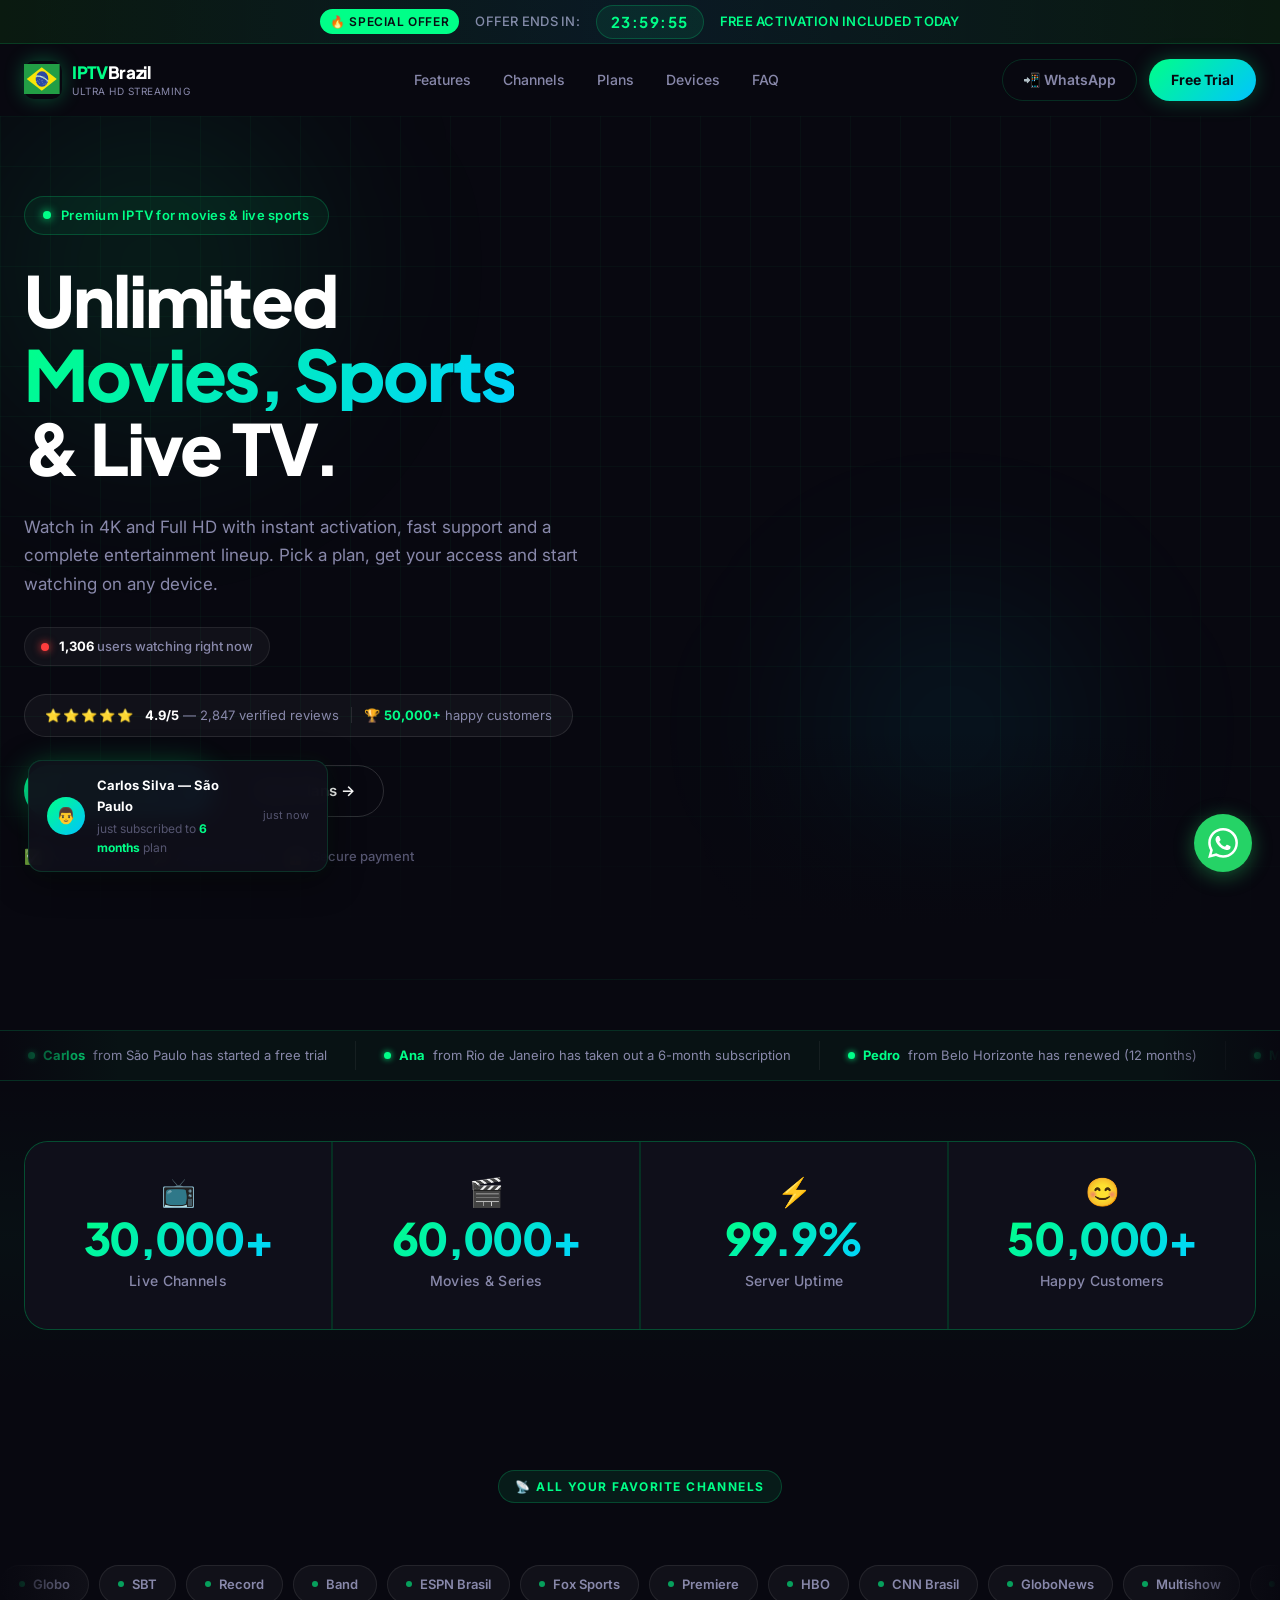
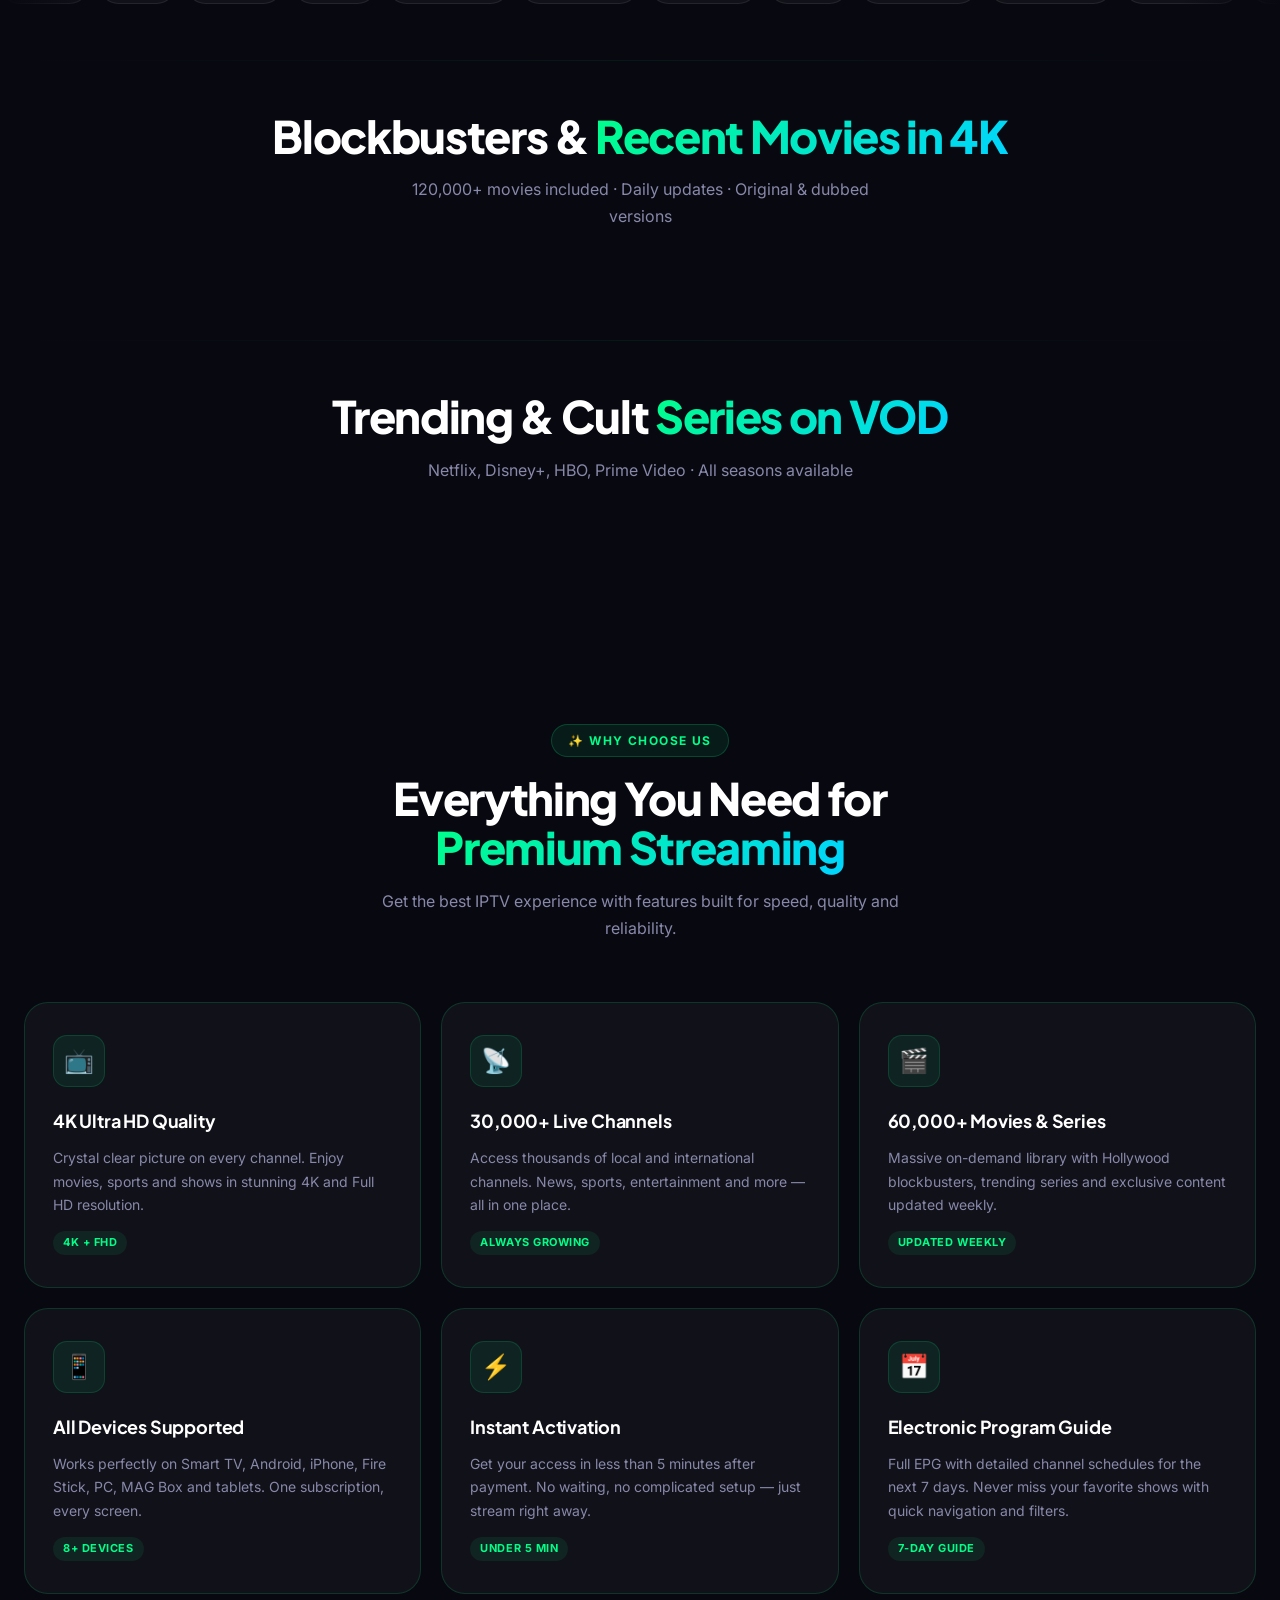
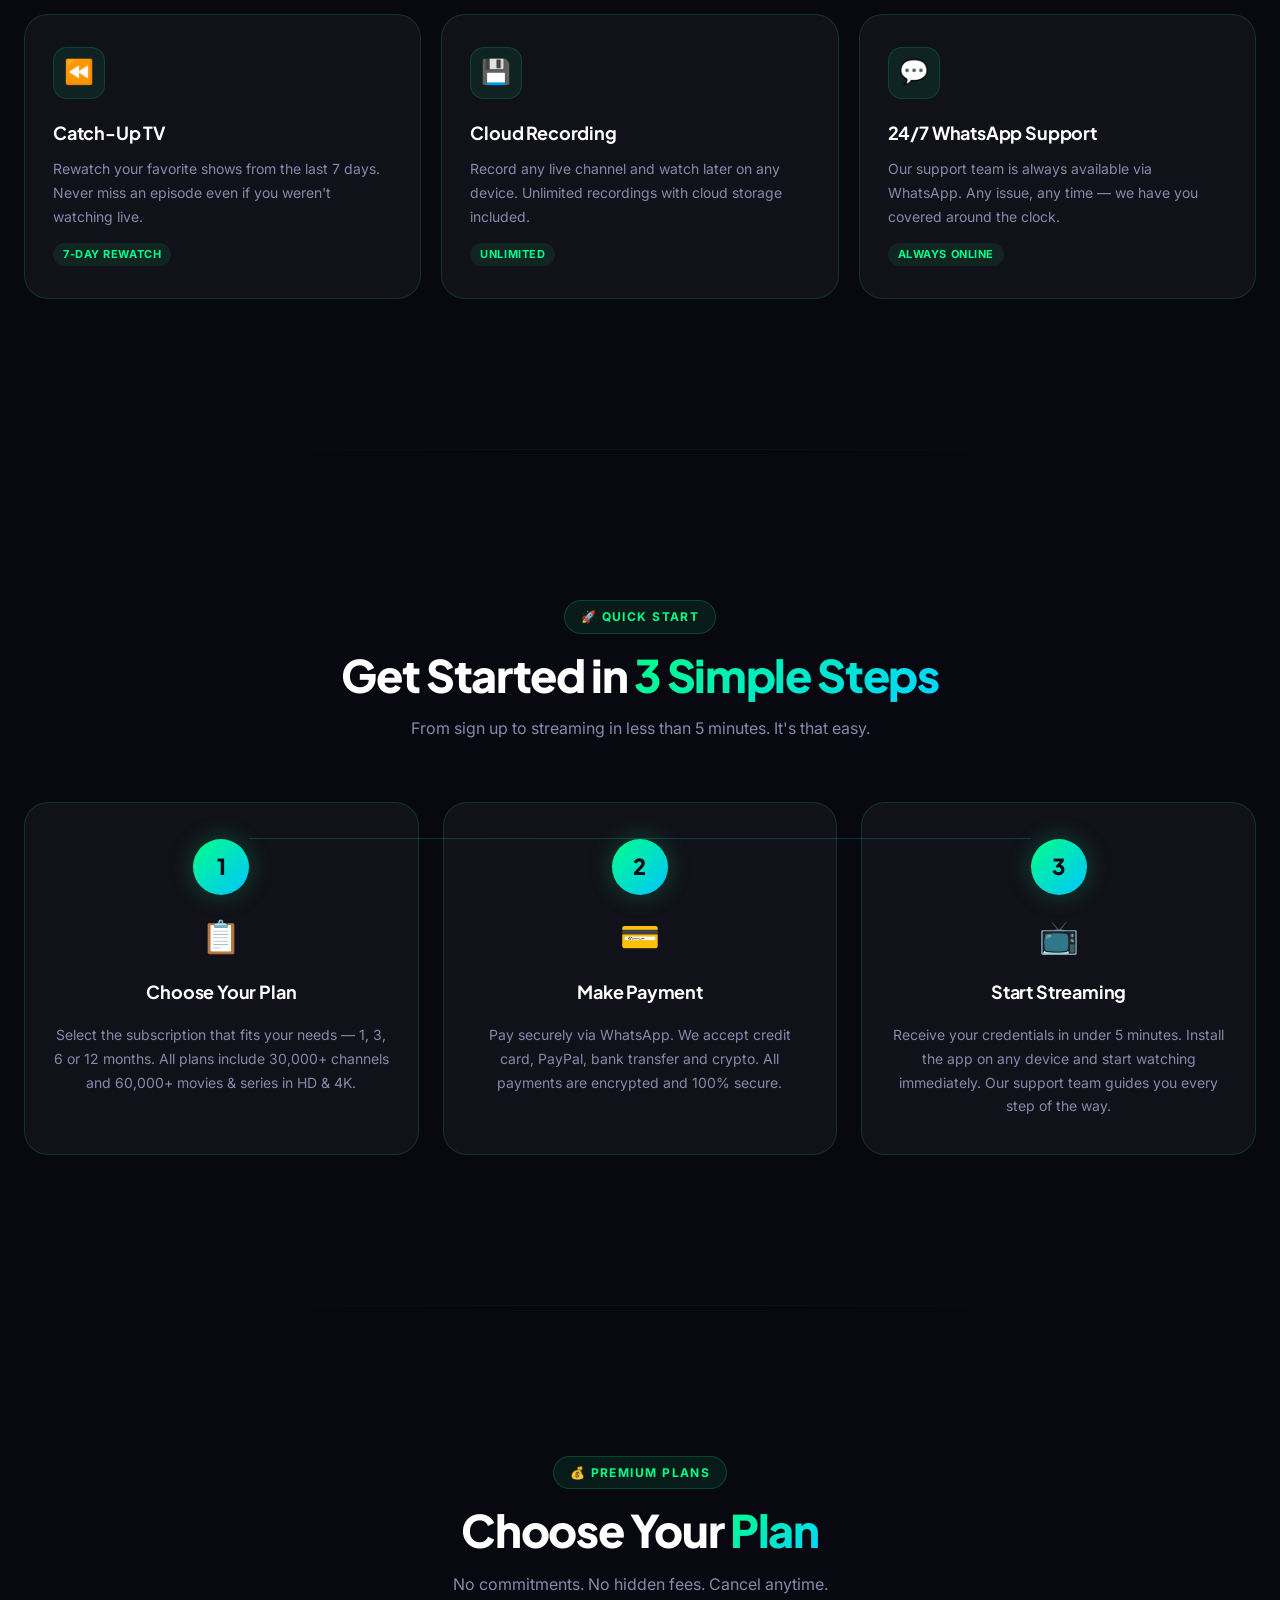
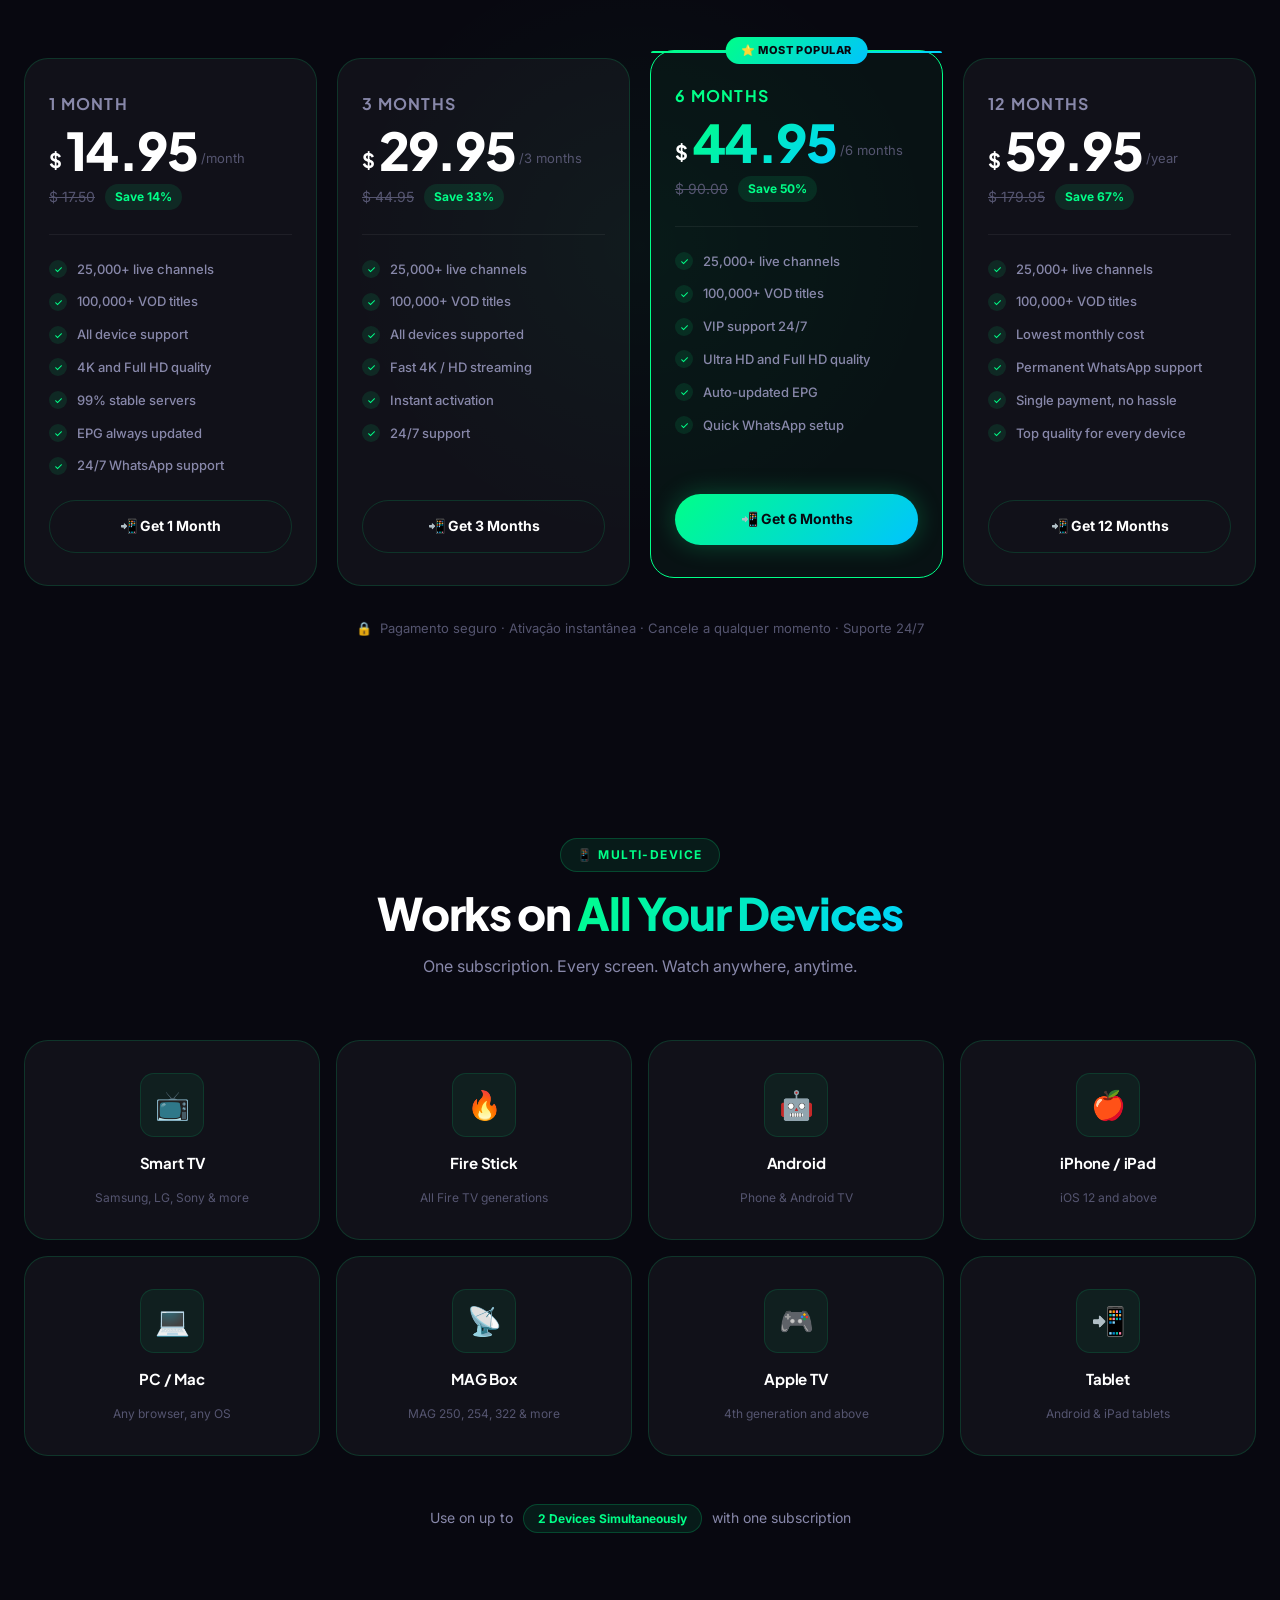
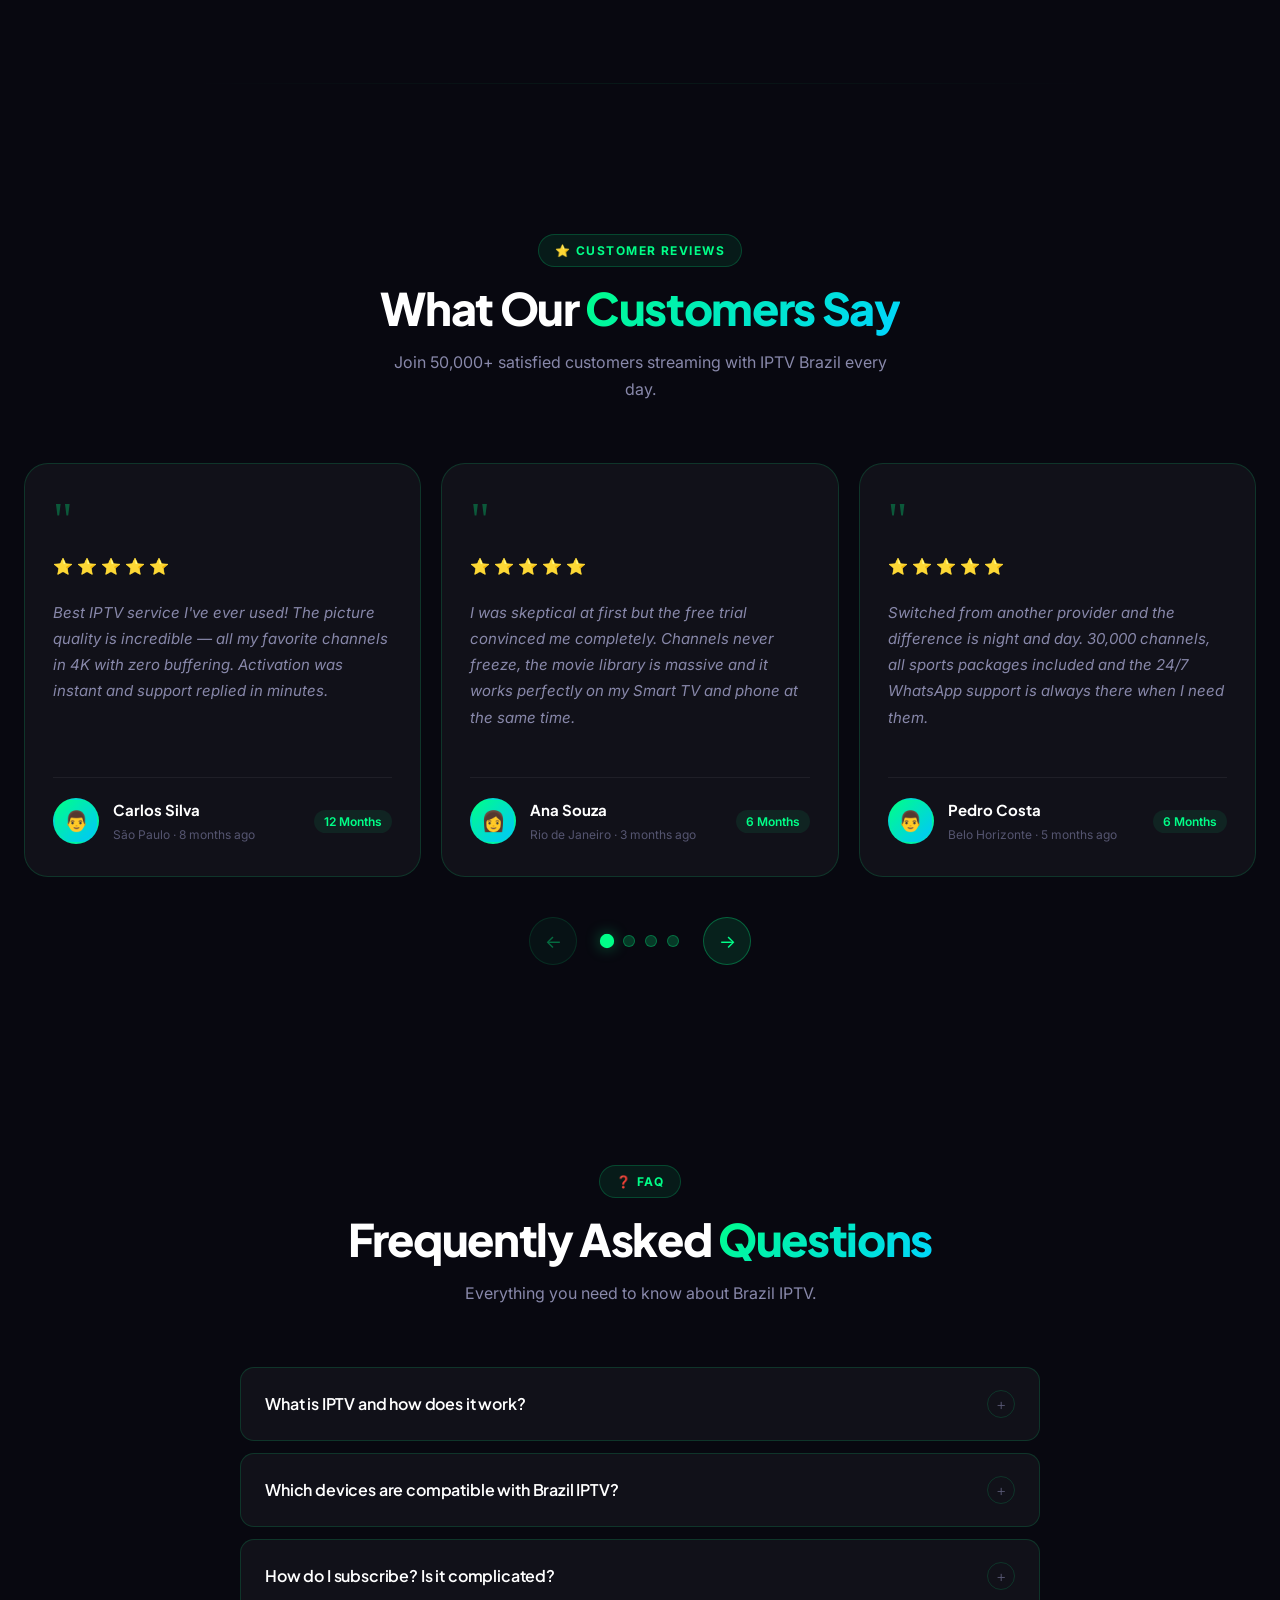
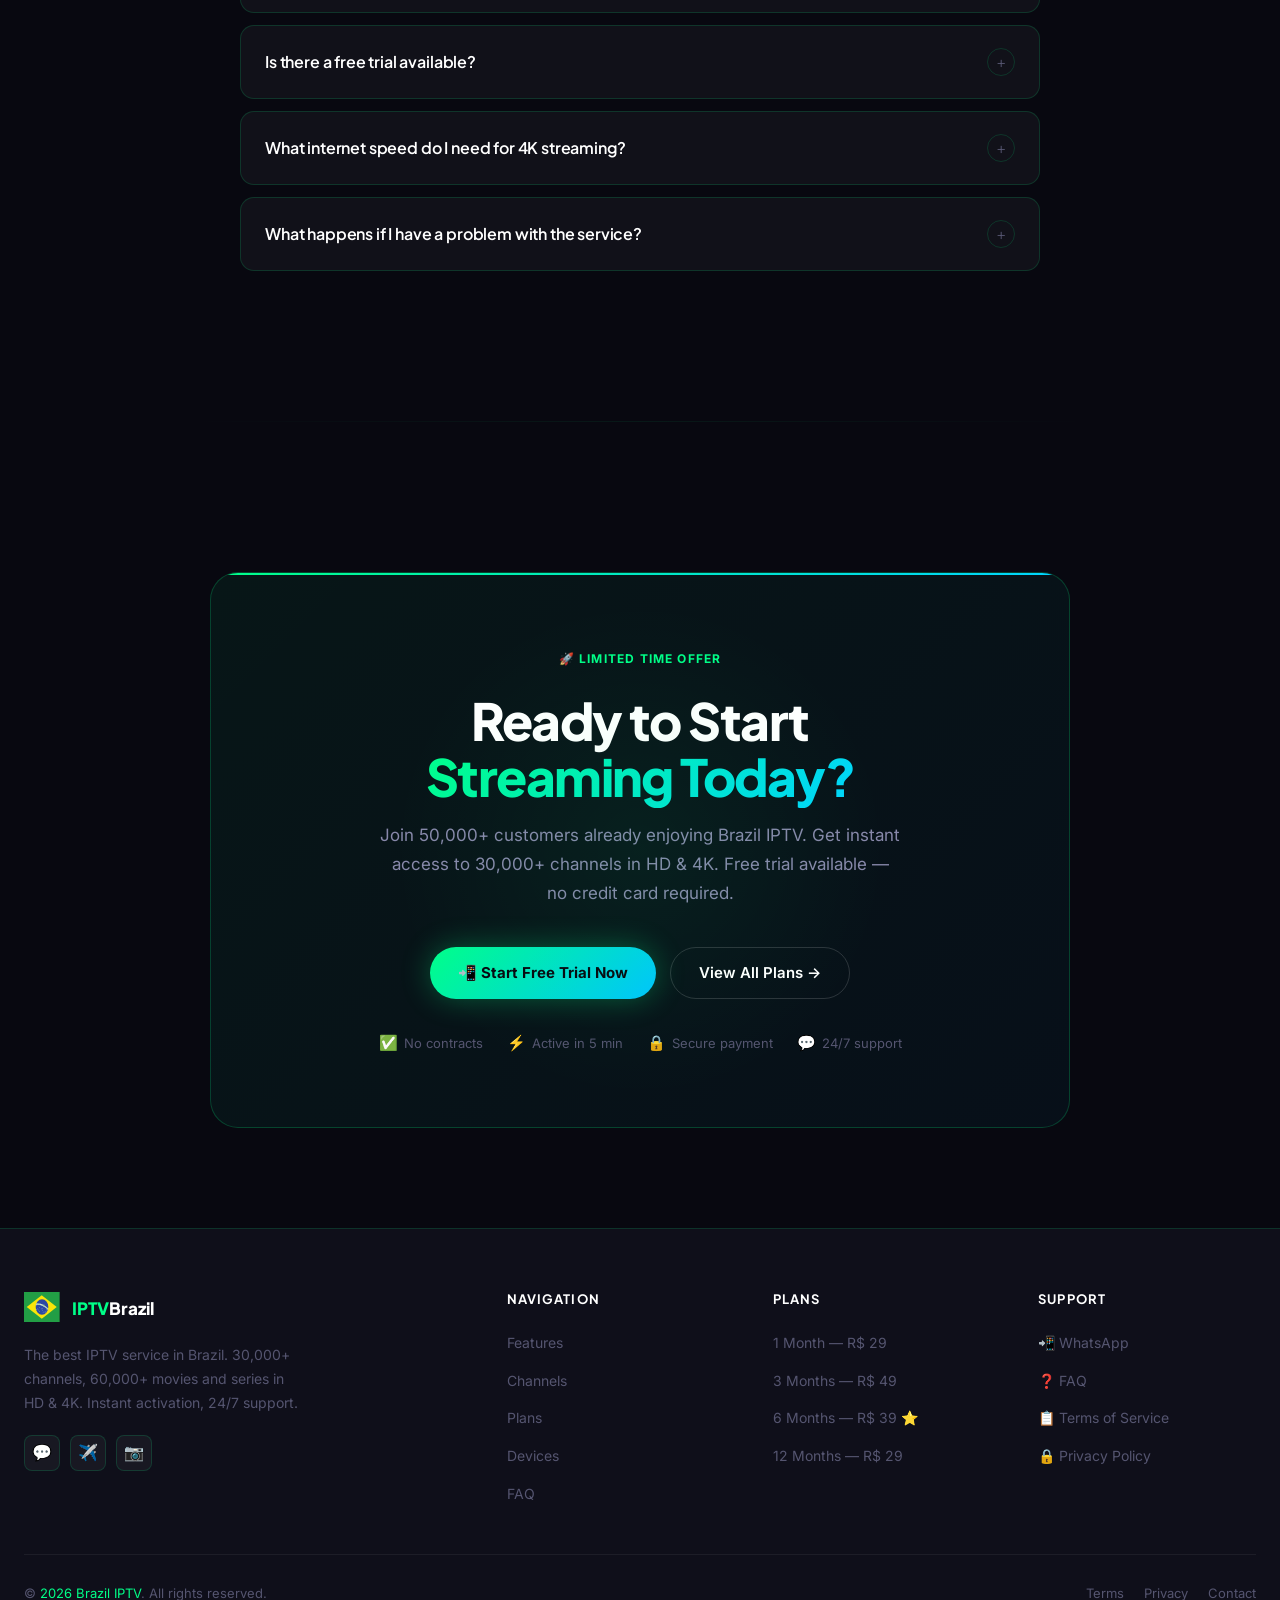
==== commit aef21560: "add more Co-authored-by: Copilot <copilot@github.com>" ====
--- a/index.html
+++ b/index.html
@@ -6,23 +6,26 @@
   <meta http-equiv="Content-Language" content="en" />
 
   <!-- SEO Meta Tags -->
-  <title>Brazil IPTV | 30,000+ HD & 4K Channels | Best IPTV in Brazil</title>
+  <title>IPTV Brazil | 30,000+ HD & 4K Channels | Best IPTV in Brazil</title>
   <meta name="description" content="Best IPTV service in Brazil. Watch 30,000+ channels in HD and 4K. Movies, series, live sports. Instant activation. 24/7 support." />
   <meta name="keywords" content="iptv brazil, brazil iptv, iptv channels, iptv 4k, best iptv brazil, cheap iptv, subscribe iptv" />
   <meta name="robots" content="index, follow" />
-  <meta name="author" content="Brazil IPTV" />
+  <meta name="author" content="IPTV Brazil" />
   <meta name="theme-color" content="#0a0a0f" />
+
+  <!-- Favicon -->
+  <link rel="icon" href="brazil.svg" type="image/svg+xml" />
 
   <!-- Open Graph -->
   <meta property="og:type" content="website" />
-  <meta property="og:title" content="Brazil IPTV | 30,000+ HD & 4K Channels" />
+  <meta property="og:title" content="IPTV Brazil | 30,000+ HD & 4K Channels" />
   <meta property="og:description" content="Best IPTV service in Brazil. 30,000+ channels in HD and 4K." />
   <meta property="og:locale" content="en_US" />
-  <meta property="og:site_name" content="Brazil IPTV" />
+  <meta property="og:site_name" content="IPTV Brazil" />
 
   <!-- Twitter Card -->
   <meta name="twitter:card" content="summary_large_image" />
-  <meta name="twitter:title" content="Brazil IPTV | 30,000+ HD & 4K Channels" />
+  <meta name="twitter:title" content="IPTV Brazil | 30,000+ HD & 4K Channels" />
   <meta name="twitter:description" content="Best IPTV service in Brazil." />
 
   <!-- Fonts -->
@@ -35,7 +38,7 @@
   {
     "@context": "https://schema.org",
     "@type": "Organization",
-    "name": "Brazil IPTV",
+    "name": "IPTV Brazil",
     "description": "Melhor serviço IPTV do Brasil",
     "contactPoint": {
       "@type": "ContactPoint",
@@ -250,7 +253,6 @@
     .navbar__logo-icon {
       width: 38px;
       height: 38px;
-      background: var(--gradient-btn);
       border-radius: 10px;
       display: flex;
       align-items: center;
@@ -262,6 +264,7 @@
     .navbar__logo-text {
       display: flex;
       flex-direction: column;
+      gap: 4px;
       line-height: 1.1;
     }
 
@@ -270,6 +273,7 @@
       font-size: 17px;
       font-weight: 800;
       color: var(--text-primary);
+      
       letter-spacing: -0.02em;
     }
 
@@ -279,7 +283,7 @@
 
     .navbar__logo-sub {
       font-size: 10px;
-      color: var(--text-muted);
+      color: var(--text-secondary);
       font-weight: 400;
       letter-spacing: 0.05em;
       text-transform: uppercase;
@@ -2701,7 +2705,6 @@
     .footer__logo-icon {
       width: 38px;
       height: 38px;
-      background: var(--gradient-btn);
       border-radius: 10px;
       display: flex;
       align-items: center;
@@ -3072,9 +3075,11 @@
 
       <!-- Logo -->
       <a href="#" class="navbar__logo">
-        <div class="navbar__logo-icon">📺</div>
+        <div class="navbar__logo-icon">
+          <img src="brazil.svg" width="48" height="32" alt="Brazil Flag" />
+        </div>
         <div class="navbar__logo-text">
-          <span class="navbar__logo-name">Brazil<span>IPTV</span></span>
+          <span class="navbar__logo-name"><span>IPTV</span>Brazil</span>
           <span class="navbar__logo-sub">Ultra HD Streaming</span>
         </div>
       </a>
@@ -3090,11 +3095,11 @@
 
       <!-- CTA -->
       <div class="navbar__cta">
-        <a href="https://wa.me/923067849649?text=Hello!%20I%20want%20to%20know%20more%20about%20Brazil%20IPTV" 
+        <a href="https://wa.me/923067849649?text=Hello!%20I%20want%20to%20know%20more%20about%20IPTV%20Brazil" 
            target="_blank" class="btn btn--outline">
           📲 WhatsApp
         </a>
-        <a href="https://wa.me/923067849649?text=Hello!%20I%20want%20a%20free%20trial%20of%20Brazil%20IPTV" 
+        <a href="https://wa.me/923067849649?text=Hello!%20I%20want%20a%20free%20trial%20of%20IPTV%20Brazil" 
            target="_blank" class="btn btn--primary">
           Free Trial
         </a>
@@ -3191,7 +3196,7 @@
 
         <!-- CTAs -->
         <div class="hero__ctas">
-          <a href="https://wa.me/923067849649?text=Hello!%20I%20want%20a%20free%20trial%20of%20Brazil%20IPTV" 
+          <a href="https://wa.me/923067849649?text=Hello!%20I%20want%20a%20free%20trial%20of%20IPTV%20Brazil" 
              target="_blank" class="btn btn--hero-primary">
             📲 Start Free Trial
           </a>
@@ -3587,9 +3592,9 @@
 
       <!-- Header -->
       <div class="section-header">
-        <div class="section-tag">💰 Simple Pricing</div>
+        <div class="section-tag">💰 Premium Plans</div>
         <h2 class="section-title">Choose Your <span>Plan</span></h2>
-        <p class="section-sub">No contracts. No hidden fees. Cancel anytime.</p>
+        <p class="section-sub">No commitments. No hidden fees. Cancel anytime.</p>
       </div>
 
       <!-- Grid -->
@@ -3600,27 +3605,28 @@
           <div class="pricing__card-header">
             <div class="pricing__duration">1 Month</div>
             <div class="pricing__price-wrap">
-              <span class="pricing__currency">R$</span>
-              <span class="pricing__price">29</span>
+              <span class="pricing__currency">$</span>
+              <span class="pricing__price">14.95</span>
               <span class="pricing__per">/month</span>
             </div>
             <div class="pricing__original">
-              <span class="pricing__original-price">R$ 59.90</span>
-              <span class="pricing__savings">Save 51%</span>
+              <span class="pricing__original-price">$ 17.50</span>
+              <span class="pricing__savings">Save 14%</span>
             </div>
           </div>
           <div class="pricing__card-divider"></div>
           <ul class="pricing__features">
-            <li class="pricing__feature"><span class="pricing__feature-icon">✓</span>30,000+ Live Channels</li>
-            <li class="pricing__feature"><span class="pricing__feature-icon">✓</span>HD & 4K Quality</li>
-            <li class="pricing__feature"><span class="pricing__feature-icon">✓</span>60,000+ Movies & Series</li>
-            <li class="pricing__feature"><span class="pricing__feature-icon">✓</span>All Devices Supported</li>
-            <li class="pricing__feature"><span class="pricing__feature-icon">✓</span>Instant Activation</li>
-            <li class="pricing__feature"><span class="pricing__feature-icon">✓</span>24/7 Support</li>
+            <li class="pricing__feature"><span class="pricing__feature-icon">✓</span>25,000+ live channels</li>
+            <li class="pricing__feature"><span class="pricing__feature-icon">✓</span>100,000+ VOD titles</li>
+            <li class="pricing__feature"><span class="pricing__feature-icon">✓</span>All device support</li>
+            <li class="pricing__feature"><span class="pricing__feature-icon">✓</span>4K and Full HD quality</li>
+            <li class="pricing__feature"><span class="pricing__feature-icon">✓</span>99% stable servers</li>
+            <li class="pricing__feature"><span class="pricing__feature-icon">✓</span>EPG always updated</li>
+            <li class="pricing__feature"><span class="pricing__feature-icon">✓</span>24/7 WhatsApp support</li>
           </ul>
-          <a href="https://wa.me/923067849649?text=Hello!%20I%20want%20the%201%20month%20plan" 
+          <a href="https://wa.me/923067849649?text=Hello%2C%20I%20want%20the%201%20month%20plan" 
              target="_blank" class="pricing__cta pricing__cta--default">
-            📲 Get Started
+            📲 Get 1 Month
           </a>
         </div>
 
@@ -3629,27 +3635,27 @@
           <div class="pricing__card-header">
             <div class="pricing__duration">3 Months</div>
             <div class="pricing__price-wrap">
-              <span class="pricing__currency">R$</span>
-              <span class="pricing__price">49</span>
-              <span class="pricing__per">/month</span>
+              <span class="pricing__currency">$</span>
+              <span class="pricing__price">29.95</span>
+              <span class="pricing__per">/3 months</span>
             </div>
             <div class="pricing__original">
-              <span class="pricing__original-price">R$ 99.90</span>
-              <span class="pricing__savings">Save 51%</span>
+              <span class="pricing__original-price">$ 44.95</span>
+              <span class="pricing__savings">Save 33%</span>
             </div>
           </div>
           <div class="pricing__card-divider"></div>
           <ul class="pricing__features">
-            <li class="pricing__feature"><span class="pricing__feature-icon">✓</span>30,000+ Live Channels</li>
-            <li class="pricing__feature"><span class="pricing__feature-icon">✓</span>HD & 4K Quality</li>
-            <li class="pricing__feature"><span class="pricing__feature-icon">✓</span>60,000+ Movies & Series</li>
-            <li class="pricing__feature"><span class="pricing__feature-icon">✓</span>All Devices Supported</li>
-            <li class="pricing__feature"><span class="pricing__feature-icon">✓</span>Instant Activation</li>
-            <li class="pricing__feature"><span class="pricing__feature-icon">✓</span>24/7 Support</li>
+            <li class="pricing__feature"><span class="pricing__feature-icon">✓</span>25,000+ live channels</li>
+            <li class="pricing__feature"><span class="pricing__feature-icon">✓</span>100,000+ VOD titles</li>
+            <li class="pricing__feature"><span class="pricing__feature-icon">✓</span>All devices supported</li>
+            <li class="pricing__feature"><span class="pricing__feature-icon">✓</span>Fast 4K / HD streaming</li>
+            <li class="pricing__feature"><span class="pricing__feature-icon">✓</span>Instant activation</li>
+            <li class="pricing__feature"><span class="pricing__feature-icon">✓</span>24/7 support</li>
           </ul>
-          <a href="https://wa.me/923067849649?text=Hello!%20I%20want%20the%203%20month%20plan" 
+          <a href="https://wa.me/923067849649?text=Hello%2C%20I%20want%20the%203%20month%20plan" 
              target="_blank" class="pricing__cta pricing__cta--default">
-            📲 Get Started
+            📲 Get 3 Months
           </a>
         </div>
 
@@ -3659,27 +3665,27 @@
           <div class="pricing__card-header">
             <div class="pricing__duration">6 Months</div>
             <div class="pricing__price-wrap">
-              <span class="pricing__currency">R$</span>
-              <span class="pricing__price">39</span>
-              <span class="pricing__per">/month</span>
+              <span class="pricing__currency">$</span>
+              <span class="pricing__price">44.95</span>
+              <span class="pricing__per">/6 months</span>
             </div>
             <div class="pricing__original">
-              <span class="pricing__original-price">R$ 149.90</span>
-              <span class="pricing__savings">Save 61%</span>
+              <span class="pricing__original-price">$ 90.00</span>
+              <span class="pricing__savings">Save 50%</span>
             </div>
           </div>
           <div class="pricing__card-divider"></div>
           <ul class="pricing__features">
-            <li class="pricing__feature"><span class="pricing__feature-icon">✓</span>30,000+ Live Channels</li>
-            <li class="pricing__feature"><span class="pricing__feature-icon">✓</span>HD & 4K Quality</li>
-            <li class="pricing__feature"><span class="pricing__feature-icon">✓</span>60,000+ Movies & Series</li>
-            <li class="pricing__feature"><span class="pricing__feature-icon">✓</span>All Devices Supported</li>
-            <li class="pricing__feature"><span class="pricing__feature-icon">✓</span>Instant Activation</li>
-            <li class="pricing__feature"><span class="pricing__feature-icon">✓</span>24/7 Priority Support</li>
+            <li class="pricing__feature"><span class="pricing__feature-icon">✓</span>25,000+ live channels</li>
+            <li class="pricing__feature"><span class="pricing__feature-icon">✓</span>100,000+ VOD titles</li>
+            <li class="pricing__feature"><span class="pricing__feature-icon">✓</span>VIP support 24/7</li>
+            <li class="pricing__feature"><span class="pricing__feature-icon">✓</span>Ultra HD and Full HD quality</li>
+            <li class="pricing__feature"><span class="pricing__feature-icon">✓</span>Auto-updated EPG</li>
+            <li class="pricing__feature"><span class="pricing__feature-icon">✓</span>Quick WhatsApp setup</li>
           </ul>
-          <a href="https://wa.me/923067849649?text=Hello!%20I%20want%20the%206%20month%20plan" 
+          <a href="https://wa.me/923067849649?text=Hello%2C%20I%20want%20the%206%20month%20plan" 
              target="_blank" class="pricing__cta pricing__cta--popular">
-            📲 Get This Deal
+            📲 Get 6 Months
           </a>
         </div>
 
@@ -3688,27 +3694,27 @@
           <div class="pricing__card-header">
             <div class="pricing__duration">12 Months</div>
             <div class="pricing__price-wrap">
-              <span class="pricing__currency">R$</span>
-              <span class="pricing__price">29</span>
-              <span class="pricing__per">/month</span>
+              <span class="pricing__currency">$</span>
+              <span class="pricing__price">59.95</span>
+              <span class="pricing__per">/year</span>
             </div>
             <div class="pricing__original">
-              <span class="pricing__original-price">R$ 249.90</span>
-              <span class="pricing__savings">Save 72%</span>
+              <span class="pricing__original-price">$ 179.95</span>
+              <span class="pricing__savings">Save 67%</span>
             </div>
           </div>
           <div class="pricing__card-divider"></div>
           <ul class="pricing__features">
-            <li class="pricing__feature"><span class="pricing__feature-icon">✓</span>30,000+ Live Channels</li>
-            <li class="pricing__feature"><span class="pricing__feature-icon">✓</span>HD & 4K Quality</li>
-            <li class="pricing__feature"><span class="pricing__feature-icon">✓</span>60,000+ Movies & Series</li>
-            <li class="pricing__feature"><span class="pricing__feature-icon">✓</span>All Devices Supported</li>
-            <li class="pricing__feature"><span class="pricing__feature-icon">✓</span>Instant Activation</li>
-            <li class="pricing__feature"><span class="pricing__feature-icon">✓</span>24/7 VIP Support</li>
+            <li class="pricing__feature"><span class="pricing__feature-icon">✓</span>25,000+ live channels</li>
+            <li class="pricing__feature"><span class="pricing__feature-icon">✓</span>100,000+ VOD titles</li>
+            <li class="pricing__feature"><span class="pricing__feature-icon">✓</span>Lowest monthly cost</li>
+            <li class="pricing__feature"><span class="pricing__feature-icon">✓</span>Permanent WhatsApp support</li>
+            <li class="pricing__feature"><span class="pricing__feature-icon">✓</span>Single payment, no hassle</li>
+            <li class="pricing__feature"><span class="pricing__feature-icon">✓</span>Top quality for every device</li>
           </ul>
-          <a href="https://wa.me/923067849649?text=Hello!%20I%20want%20the%2012%20month%20plan" 
+          <a href="https://wa.me/923067849649?text=Hello%2C%20I%20want%20the%2012%20month%20plan" 
              target="_blank" class="pricing__cta pricing__cta--default">
-            📲 Get Started
+            📲 Get 12 Months
           </a>
         </div>
 
@@ -3717,7 +3723,7 @@
       <!-- Guarantee -->
       <div class="pricing__guarantee">
         <span>🔒</span>
-        <span>Secure payment · Instant activation · Cancel anytime · 24/7 support</span>
+        <span>Pagamento seguro · Ativação instantânea · Cancele a qualquer momento · Suporte 24/7</span>
       </div>
 
     </div>
@@ -3807,7 +3813,7 @@
       <div class="section-header">
         <div class="section-tag">⭐ Customer Reviews</div>
         <h2 class="section-title">What Our <span>Customers Say</span></h2>
-        <p class="section-sub">Join 50,000+ satisfied customers streaming with Brazil IPTV every day.</p>
+        <p class="section-sub">Join 50,000+ satisfied customers streaming with IPTV Brazil every day.</p>
       </div>
 
       <!-- Carousel -->
@@ -4223,8 +4229,10 @@
         <!-- Brand -->
         <div class="footer__brand">
           <div class="footer__logo">
-            <div class="footer__logo-icon">📺</div>
-            <span class="footer__logo-name">Brazil<span>IPTV</span></span>
+            <div class="footer__logo-icon">
+              <img src="brazil.svg" width="48" height="32" alt="Brazil Flag" />
+            </div>
+            <span class="footer__logo-name"><span>IPTV</span>Brazil</span>
           </div>
           <p class="footer__tagline">
             The best IPTV service in Brazil. 30,000+ channels, 60,000+ movies and series in HD & 4K. Instant activation, 24/7 support.
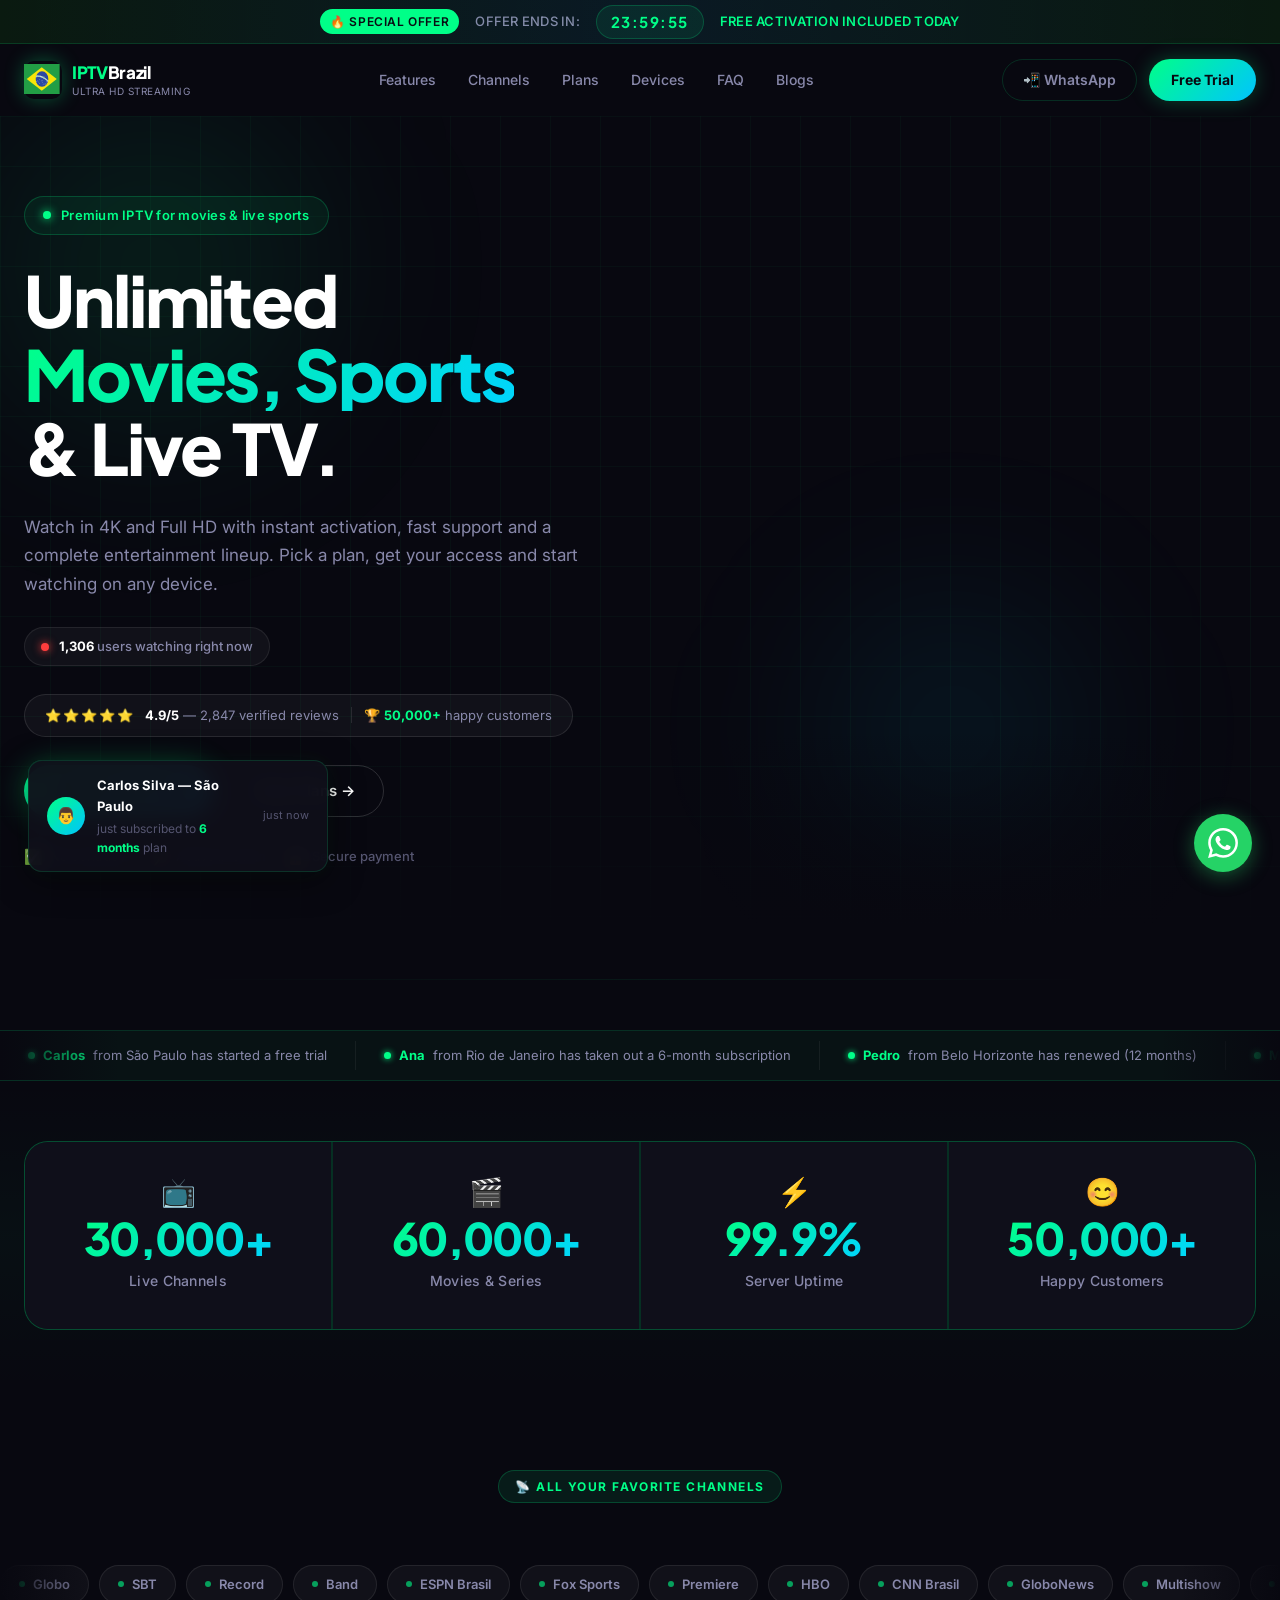
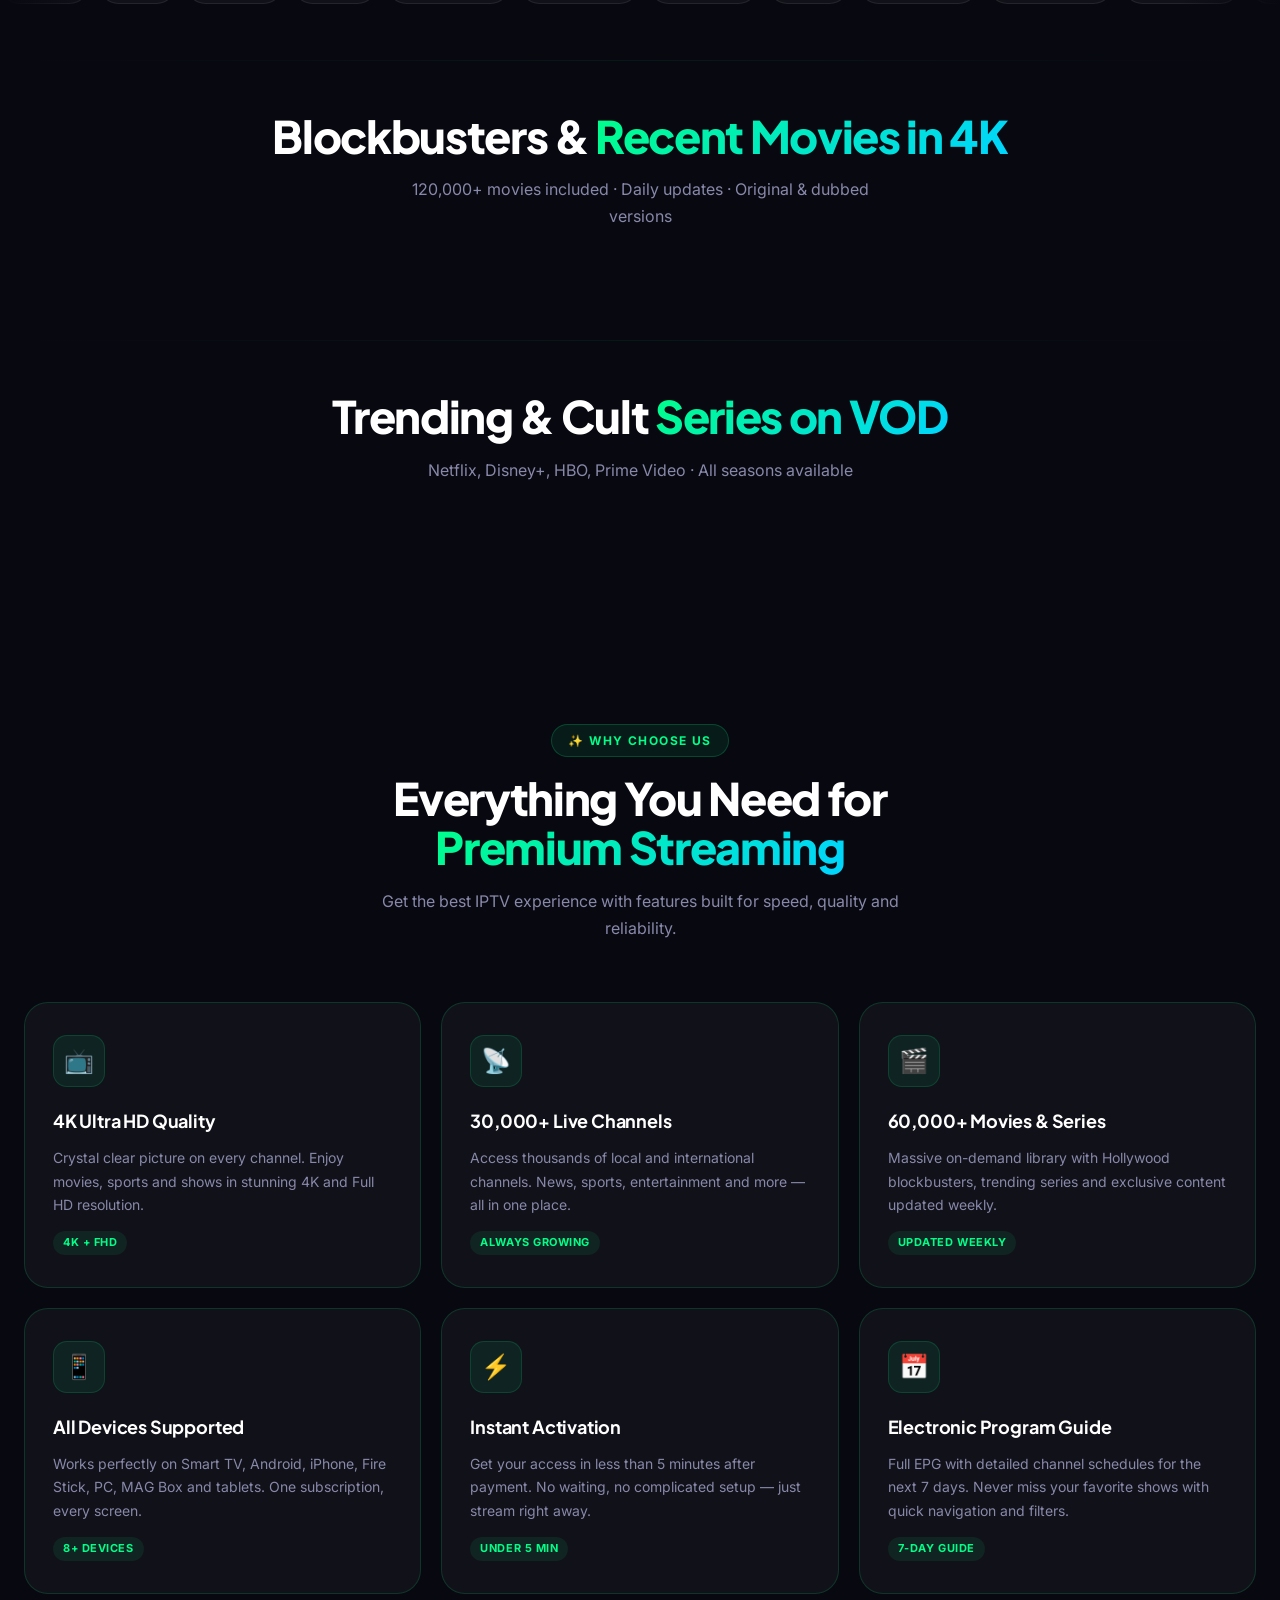
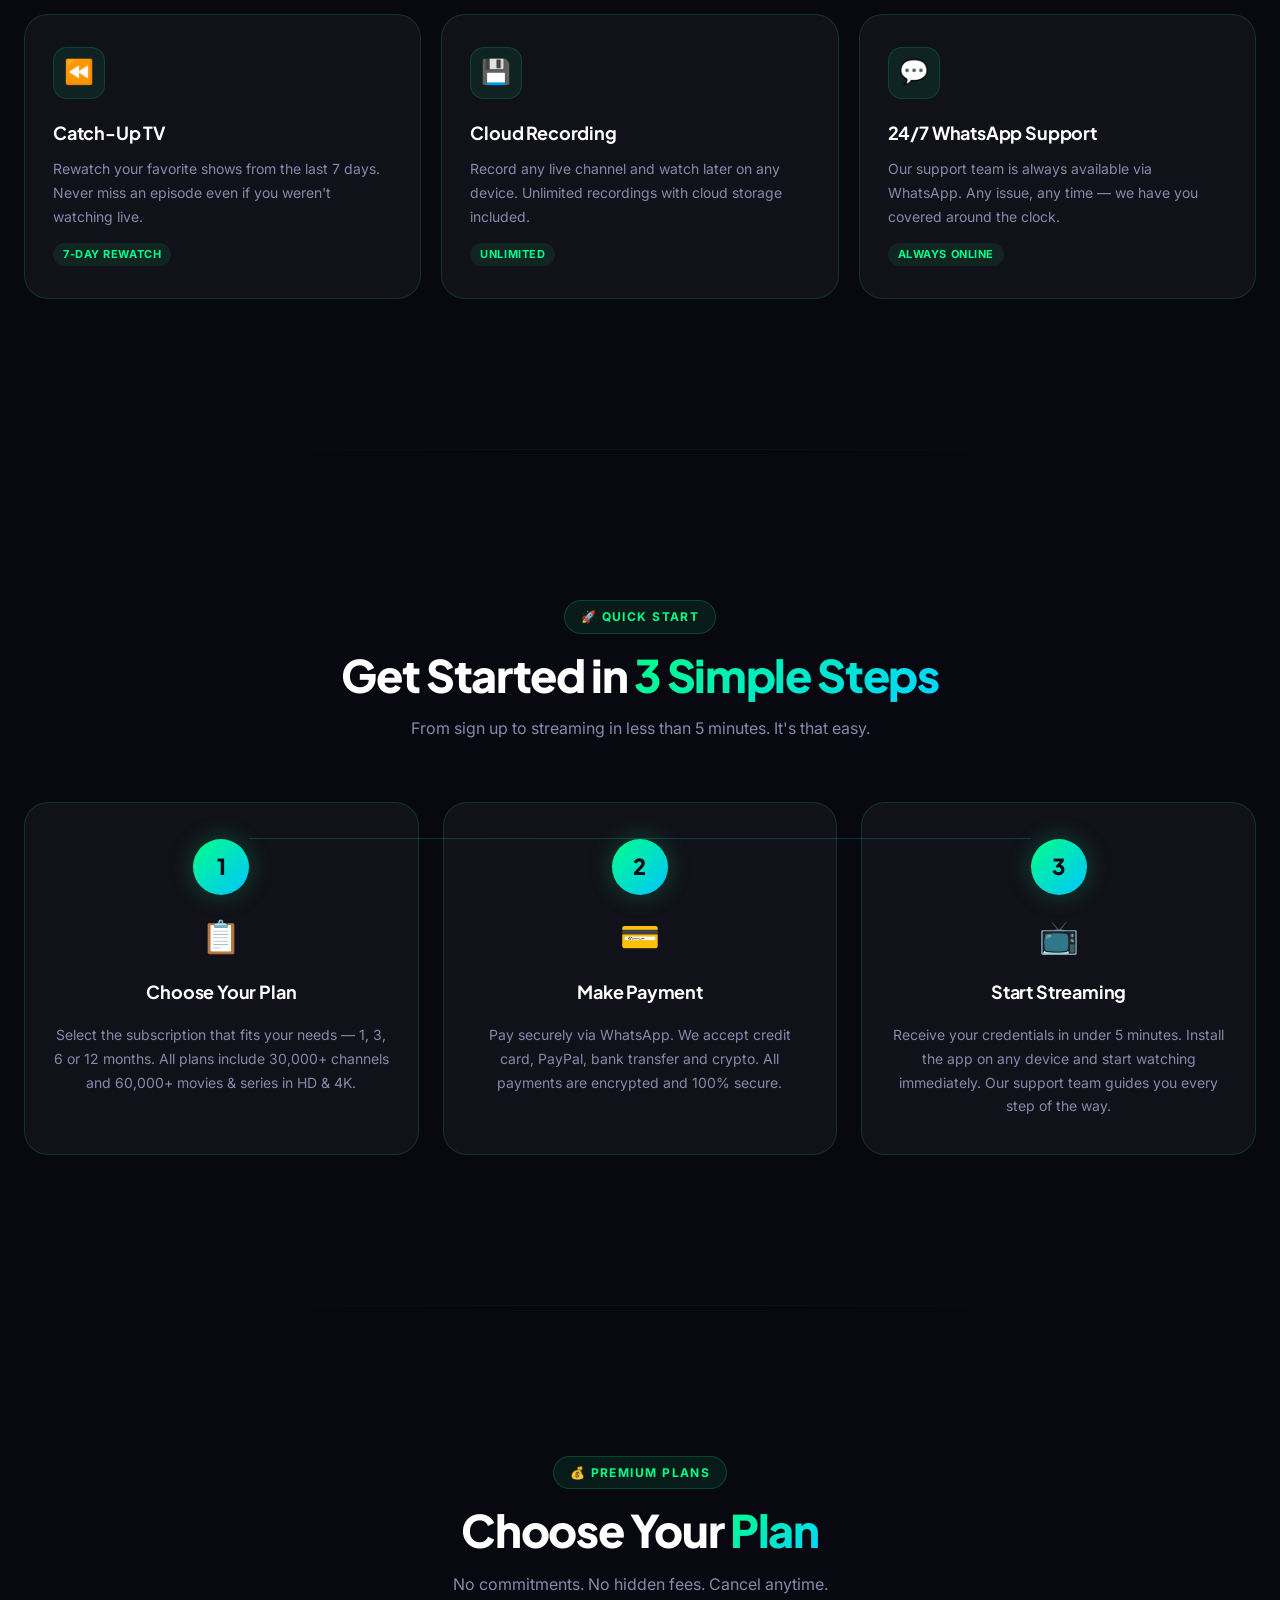
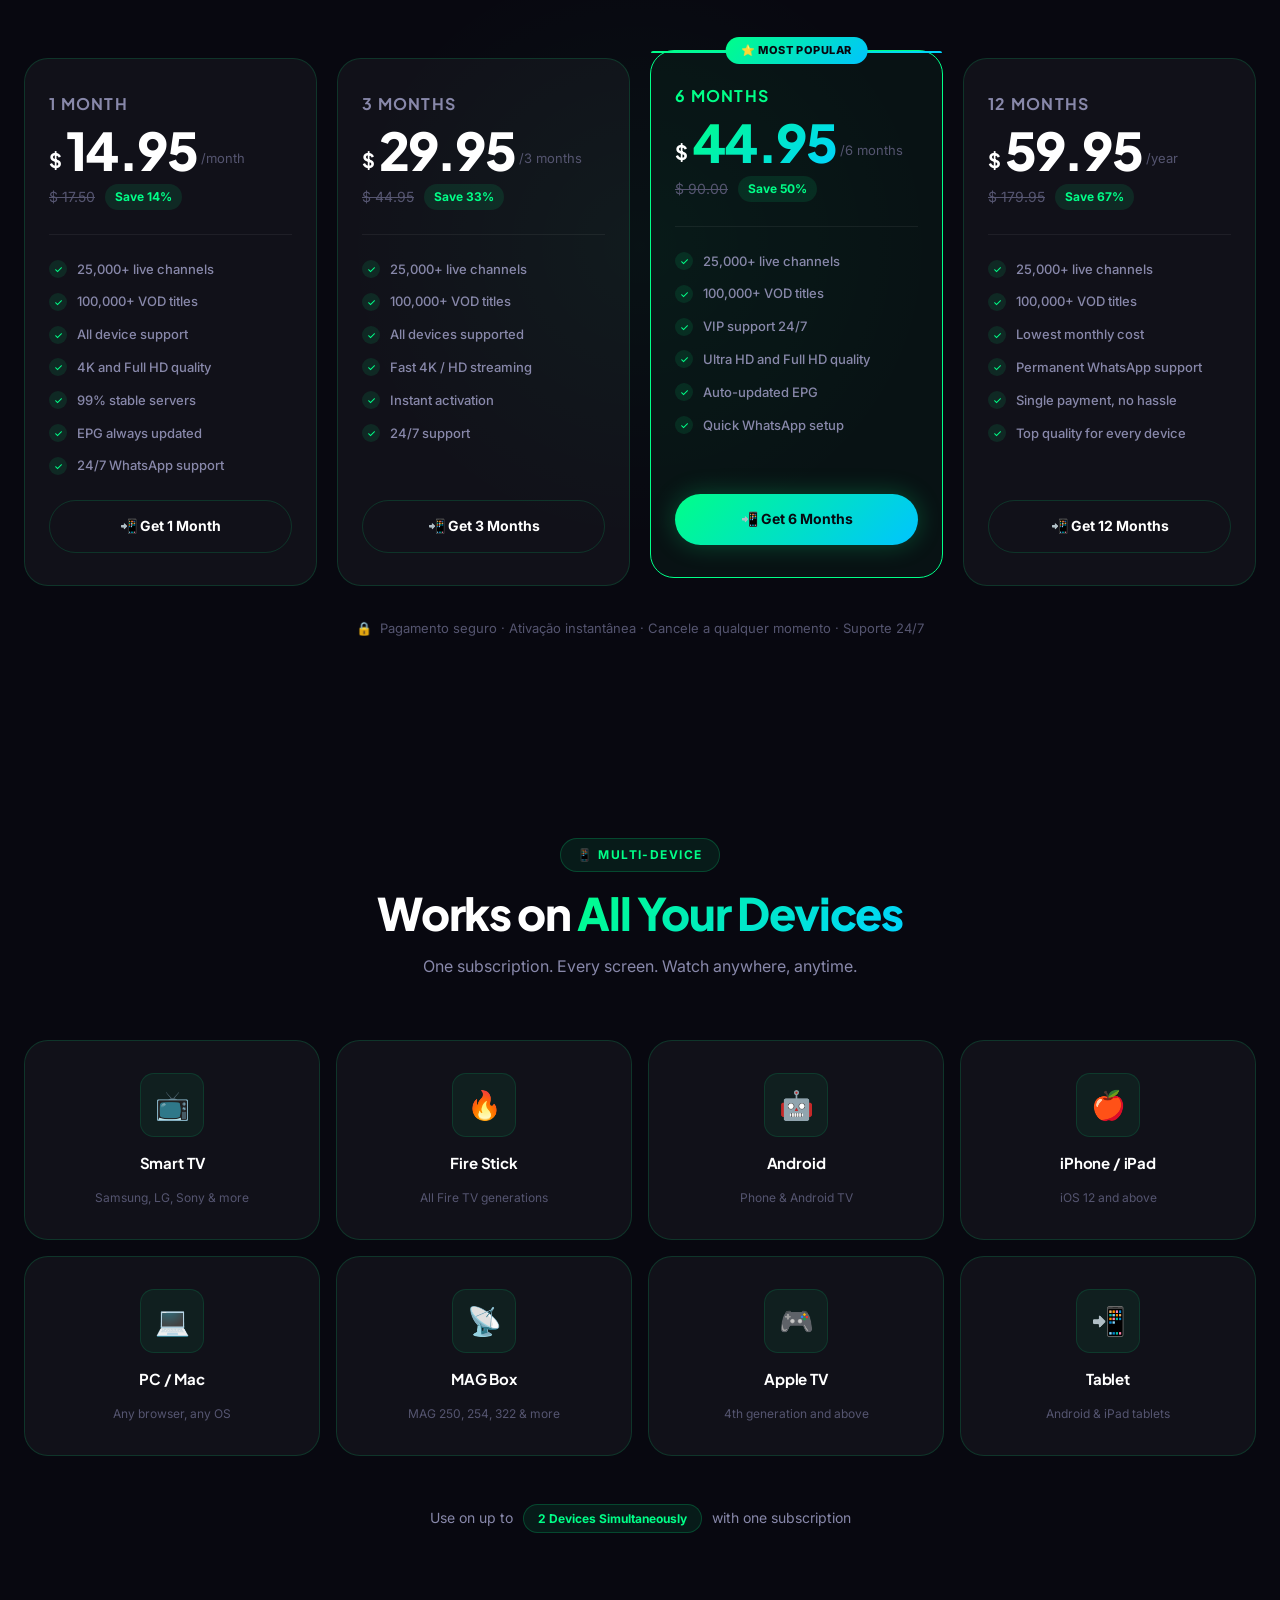
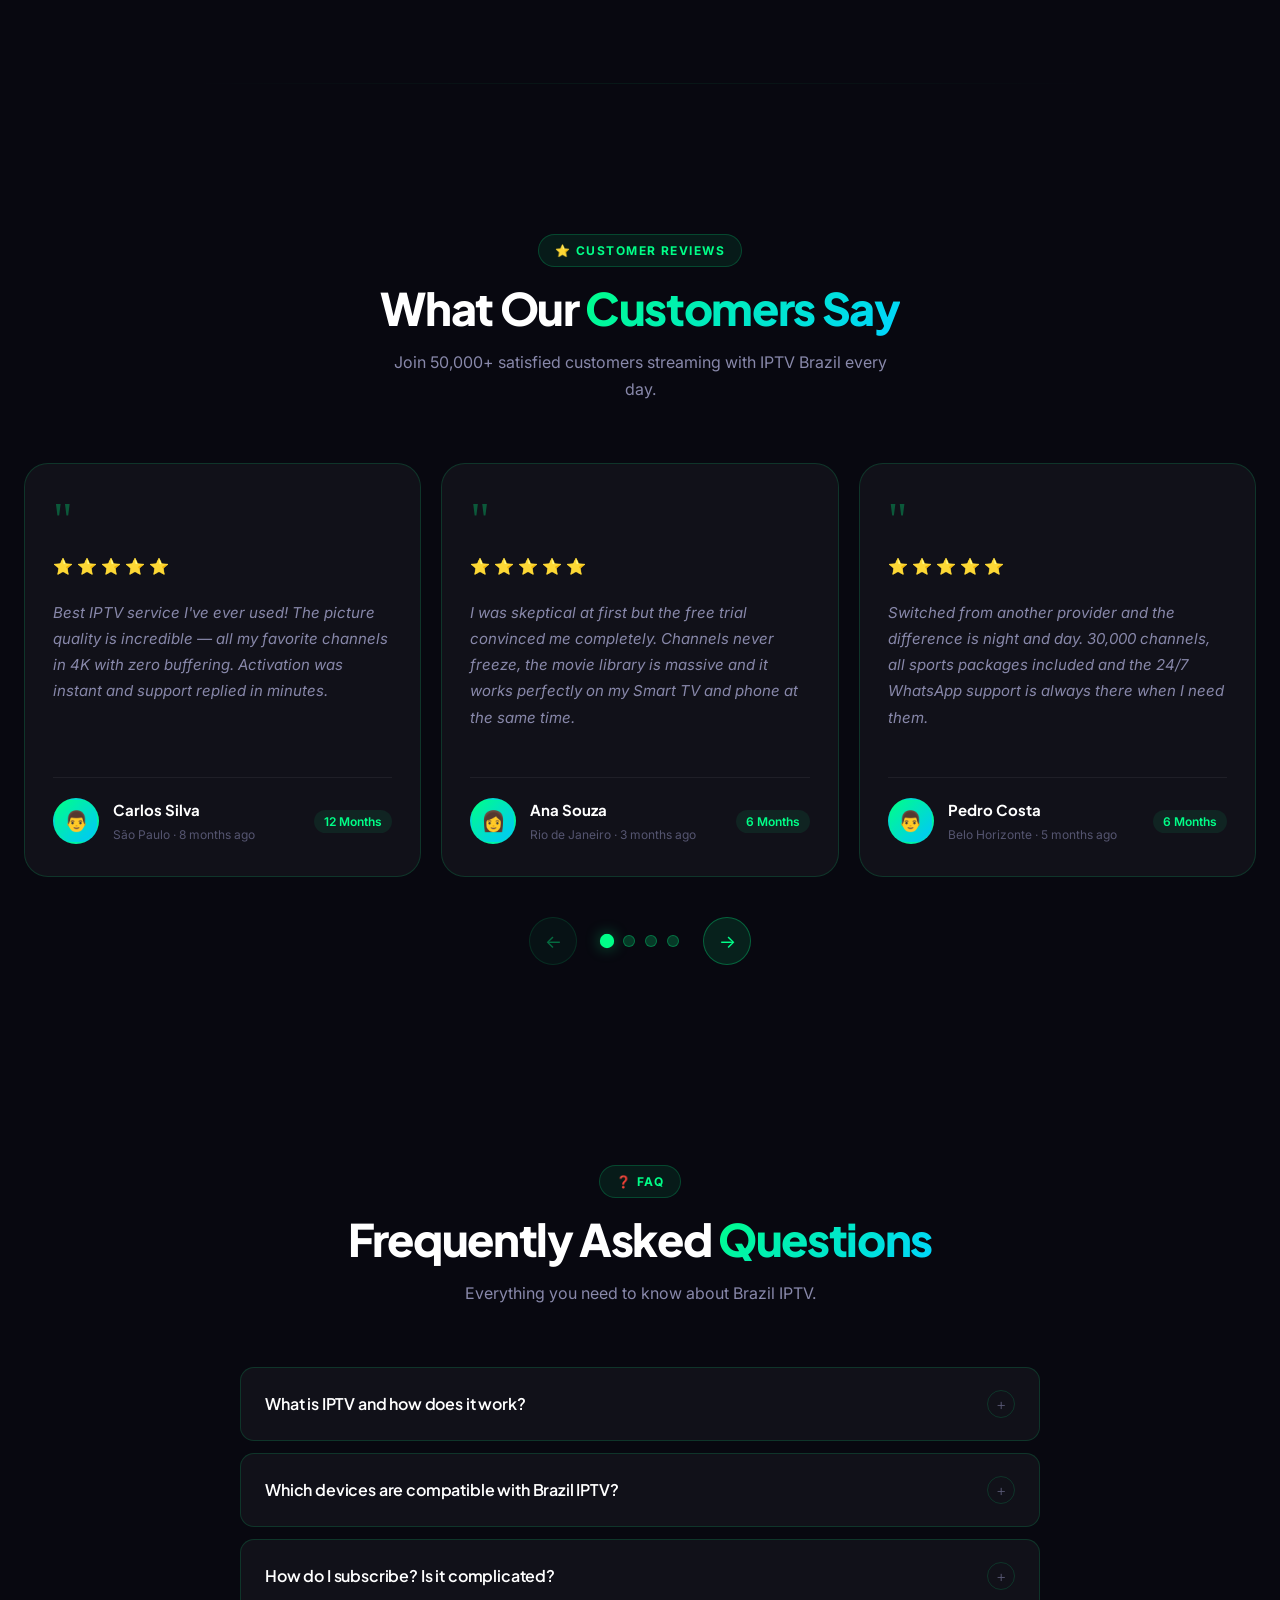
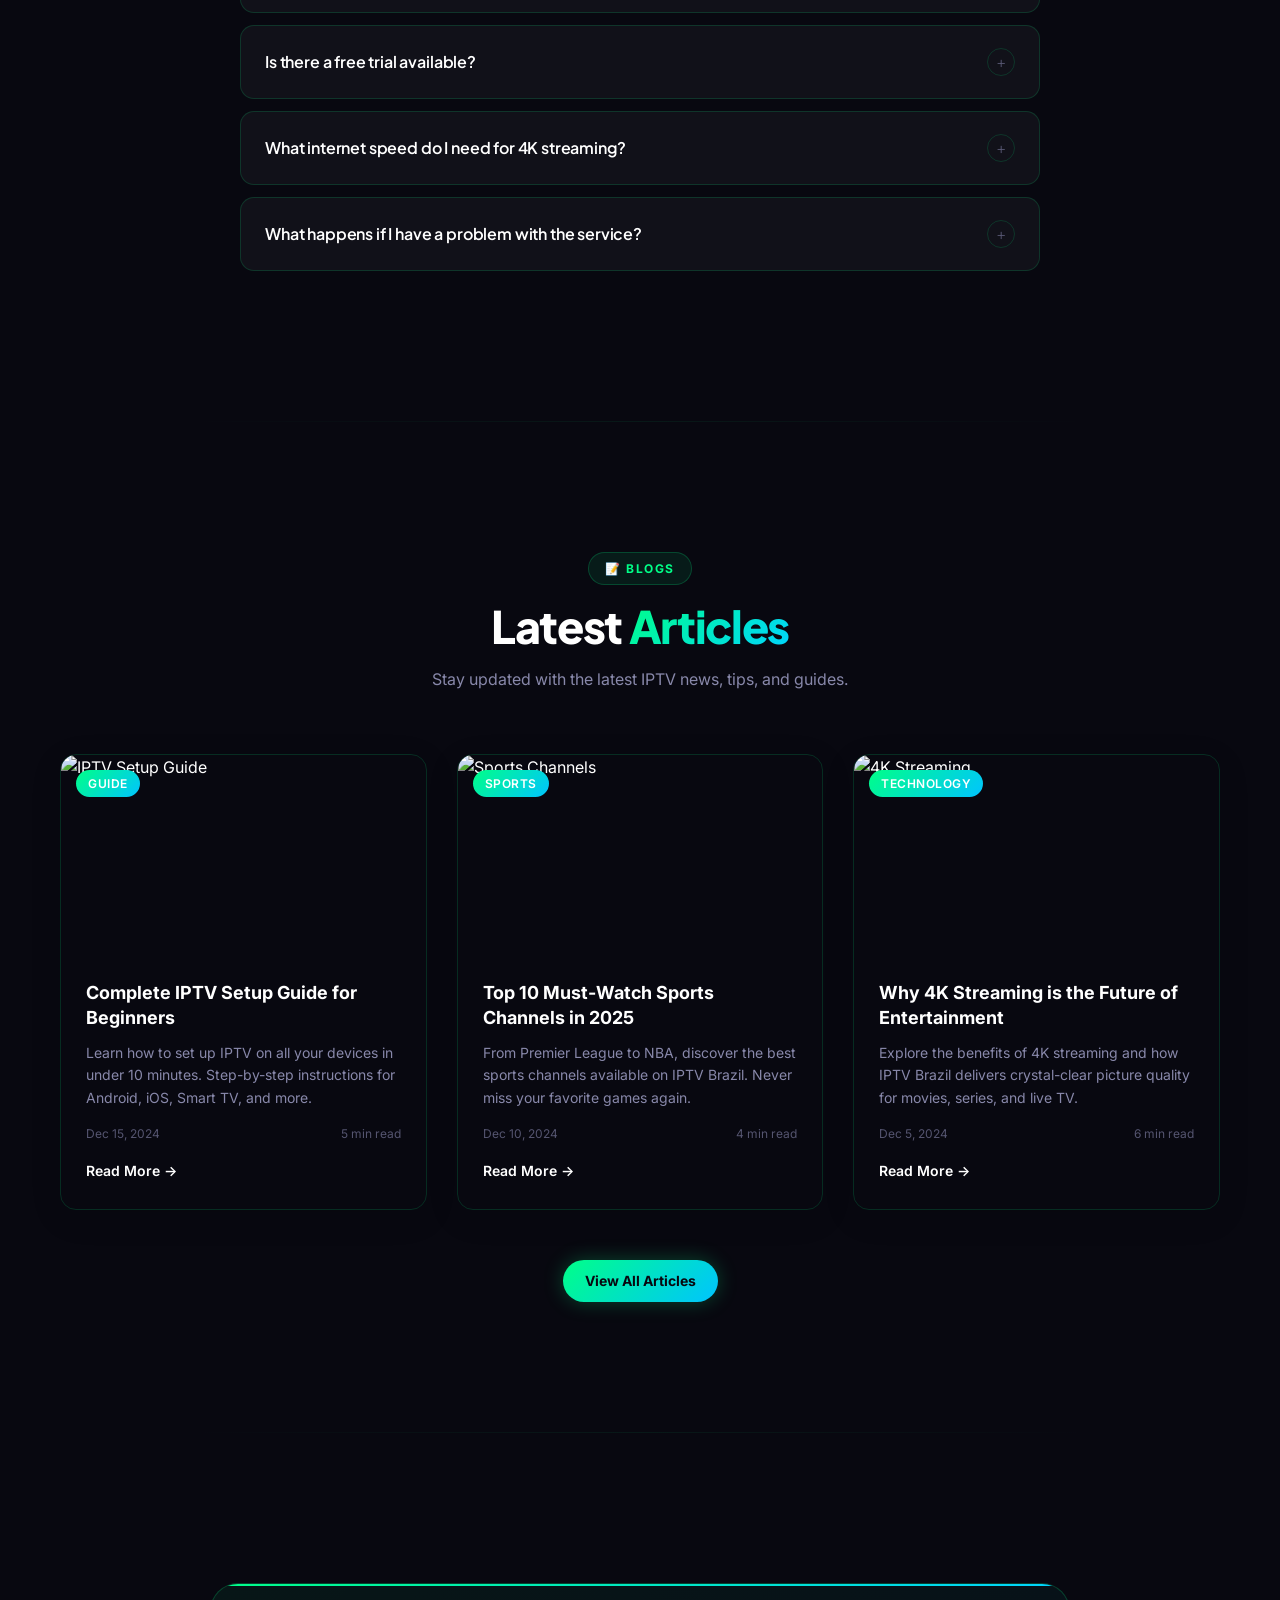
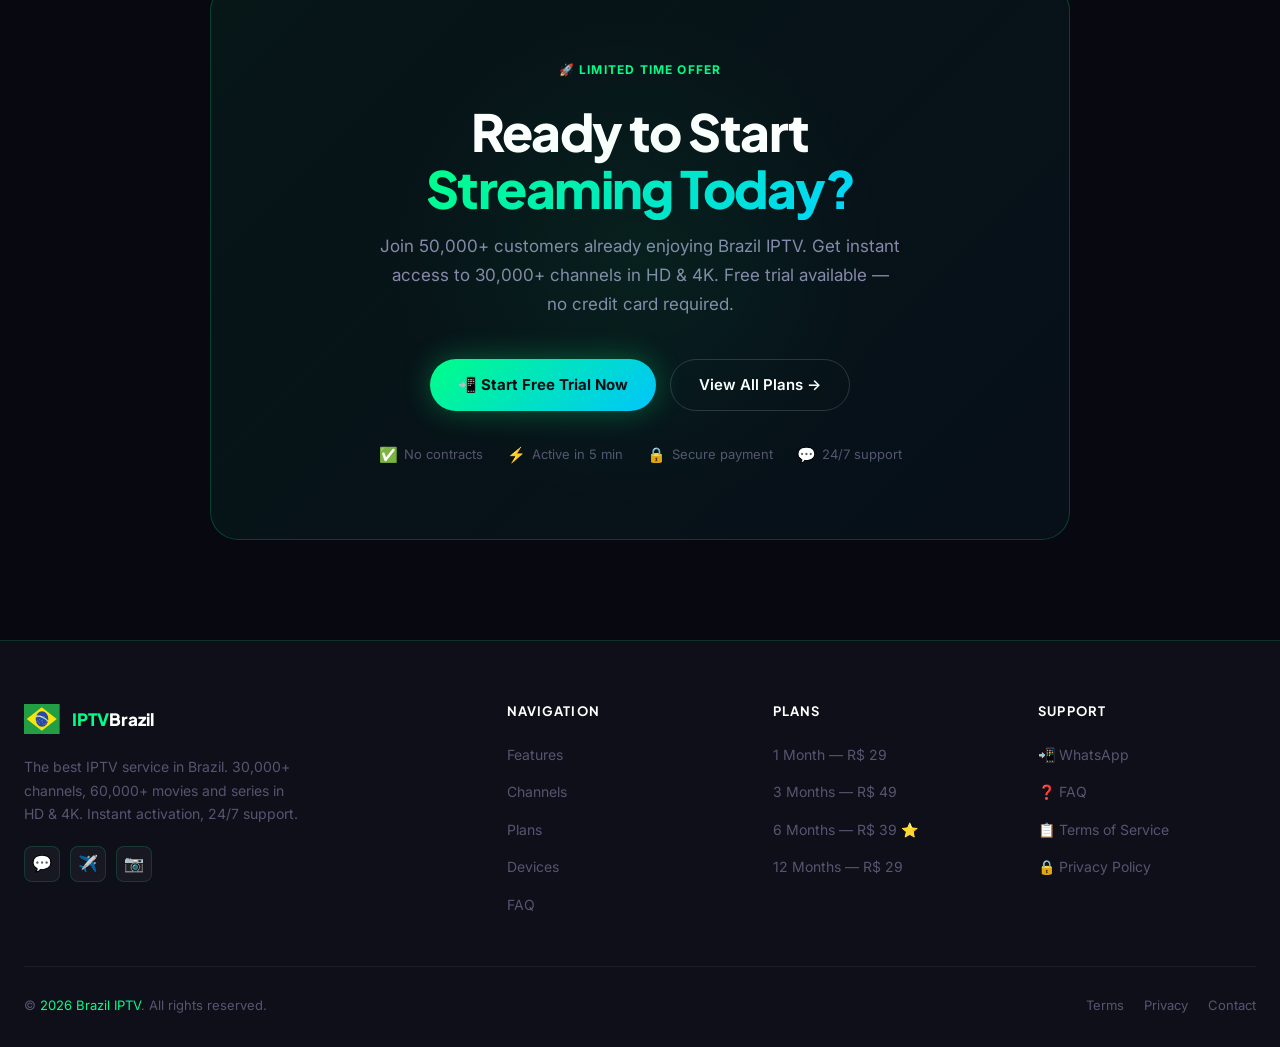
==== commit 4eab7414: "article Co-authored-by: Copilot <copilot@github.com>" ====
--- a/index.html
+++ b/index.html
@@ -3056,6 +3056,129 @@
         transition-duration: 0.01ms !important;
       }
     }
+
+    /* ── BLOGS ───────────────────────────── */
+    .blogs {
+      padding: 80px 0;
+    }
+
+    .blogs__inner {
+      max-width: 1200px;
+      margin: 0 auto;
+      padding: 0 20px;
+    }
+
+    .blogs__grid {
+      display: grid;
+      grid-template-columns: repeat(auto-fit, minmax(350px, 1fr));
+      gap: 30px;
+      margin-top: 50px;
+    }
+
+    .blog-card {
+      background: var(--card-bg);
+      border-radius: 16px;
+      overflow: hidden;
+      box-shadow: 0 8px 32px rgba(0, 0, 0, 0.1);
+      transition: all 0.3s ease;
+      border: 1px solid var(--border-color);
+    }
+
+    .blog-card:hover {
+      transform: translateY(-5px);
+      box-shadow: 0 15px 40px rgba(0, 0, 0, 0.15);
+    }
+
+    .blog-card__image {
+      position: relative;
+      height: 200px;
+      overflow: hidden;
+    }
+
+    .blog-card__image img {
+      width: 100%;
+      height: 100%;
+      object-fit: cover;
+      transition: transform 0.3s ease;
+    }
+
+    .blog-card:hover .blog-card__image img {
+      transform: scale(1.05);
+    }
+
+    .blog-card__category {
+      position: absolute;
+      top: 15px;
+      left: 15px;
+      background: var(--gradient-btn);
+      color: white;
+      padding: 4px 12px;
+      border-radius: 20px;
+      font-size: 12px;
+      font-weight: 600;
+      text-transform: uppercase;
+      letter-spacing: 0.5px;
+    }
+
+    .blog-card__content {
+      padding: 25px;
+    }
+
+    .blog-card__title {
+      font-size: 18px;
+      font-weight: 700;
+      color: var(--text-primary);
+      margin-bottom: 12px;
+      line-height: 1.4;
+    }
+
+    .blog-card__excerpt {
+      color: var(--text-secondary);
+      font-size: 14px;
+      line-height: 1.6;
+      margin-bottom: 15px;
+    }
+
+    .blog-card__meta {
+      display: flex;
+      justify-content: space-between;
+      align-items: center;
+      margin-bottom: 15px;
+      font-size: 12px;
+      color: var(--text-muted);
+    }
+
+    .blog-card__link {
+      color: var(--accent);
+      font-weight: 600;
+      text-decoration: none;
+      font-size: 14px;
+      transition: color 0.3s ease;
+    }
+
+    .blog-card__link:hover {
+      color: var(--accent-hover);
+    }
+
+    .blogs__cta {
+      text-align: center;
+      margin-top: 50px;
+    }
+
+    @media (max-width: 768px) {
+      .blogs__grid {
+        grid-template-columns: 1fr;
+        gap: 20px;
+      }
+
+      .blog-card__content {
+        padding: 20px;
+      }
+
+      .blog-card__title {
+        font-size: 16px;
+      }
+    }
   </style>
 </head>
 
@@ -3091,6 +3214,7 @@
         <li><a href="#planos">Plans</a></li>
         <li><a href="#dispositivos">Devices</a></li>
         <li><a href="#perguntas">FAQ</a></li>
+        <li><a href="blogs.html">Blogs</a></li>
       </ul>
 
       <!-- CTA -->
@@ -4182,6 +4306,75 @@
 
   <div class="section-divider"></div>
 
+  <!-- ========== BLOGS ========== -->
+  <section class="blogs" id="blogs">
+    <div class="blogs__inner">
+      <div class="section-header">
+        <div class="section-tag">📝 Blogs</div>
+        <h2 class="section-title">Latest <span>Articles</span></h2>
+        <p class="section-sub">Stay updated with the latest IPTV news, tips, and guides.</p>
+      </div>
+
+      <!-- Grid -->
+      <div class="blogs__grid">
+        <article class="blog-card">
+          <div class="blog-card__image">
+            <img src="https://images.unsplash.com/photo-1571019613454-1cb2f99b2d8b?w=400&h=250&fit=crop" alt="IPTV Setup Guide" />
+            <div class="blog-card__category">Guide</div>
+          </div>
+          <div class="blog-card__content">
+            <h3 class="blog-card__title">Complete IPTV Setup Guide for Beginners</h3>
+            <p class="blog-card__excerpt">Learn how to set up IPTV on all your devices in under 10 minutes. Step-by-step instructions for Android, iOS, Smart TV, and more.</p>
+            <div class="blog-card__meta">
+              <span class="blog-card__date">Dec 15, 2024</span>
+              <span class="blog-card__read-time">5 min read</span>
+            </div>
+            <a href="blogs.html#setup-guide" class="blog-card__link">Read More →</a>
+          </div>
+        </article>
+
+        <article class="blog-card">
+          <div class="blog-card__image">
+            <img src="https://images.unsplash.com/photo-1461896836934-ffe607ba8211?w=400&h=250&fit=crop" alt="Sports Channels" />
+            <div class="blog-card__category">Sports</div>
+          </div>
+          <div class="blog-card__content">
+            <h3 class="blog-card__title">Top 10 Must-Watch Sports Channels in 2025</h3>
+            <p class="blog-card__excerpt">From Premier League to NBA, discover the best sports channels available on IPTV Brazil. Never miss your favorite games again.</p>
+            <div class="blog-card__meta">
+              <span class="blog-card__date">Dec 10, 2024</span>
+              <span class="blog-card__read-time">4 min read</span>
+            </div>
+            <a href="blogs.html#sports-channels" class="blog-card__link">Read More →</a>
+          </div>
+        </article>
+
+        <article class="blog-card">
+          <div class="blog-card__image">
+            <img src="https://images.unsplash.com/photo-1489599735734-79b4d4c4b5db?w=400&h=250&fit=crop" alt="4K Streaming" />
+            <div class="blog-card__category">Technology</div>
+          </div>
+          <div class="blog-card__content">
+            <h3 class="blog-card__title">Why 4K Streaming is the Future of Entertainment</h3>
+            <p class="blog-card__excerpt">Explore the benefits of 4K streaming and how IPTV Brazil delivers crystal-clear picture quality for movies, series, and live TV.</p>
+            <div class="blog-card__meta">
+              <span class="blog-card__date">Dec 5, 2024</span>
+              <span class="blog-card__read-time">6 min read</span>
+            </div>
+            <a href="blogs.html#4k-streaming" class="blog-card__link">Read More →</a>
+          </div>
+        </article>
+      </div>
+
+      <!-- CTA -->
+      <div class="blogs__cta">
+        <a href="blogs.html" class="btn btn--primary">View All Articles</a>
+      </div>
+    </div>
+  </section>
+
+  <div class="section-divider"></div>
+
   <!-- ========== FINAL CTA ========== -->
   <section class="final-cta">
     <div class="final-cta__inner">
@@ -4428,7 +4621,7 @@
       }
 
       setTimeout(showNotif, 3000);
-      setInterval(showNotif, 6000);
+      setInterval(showNotif, 60000);
     })();
 
     // ── STATS COUNTER ─────────────────────────────
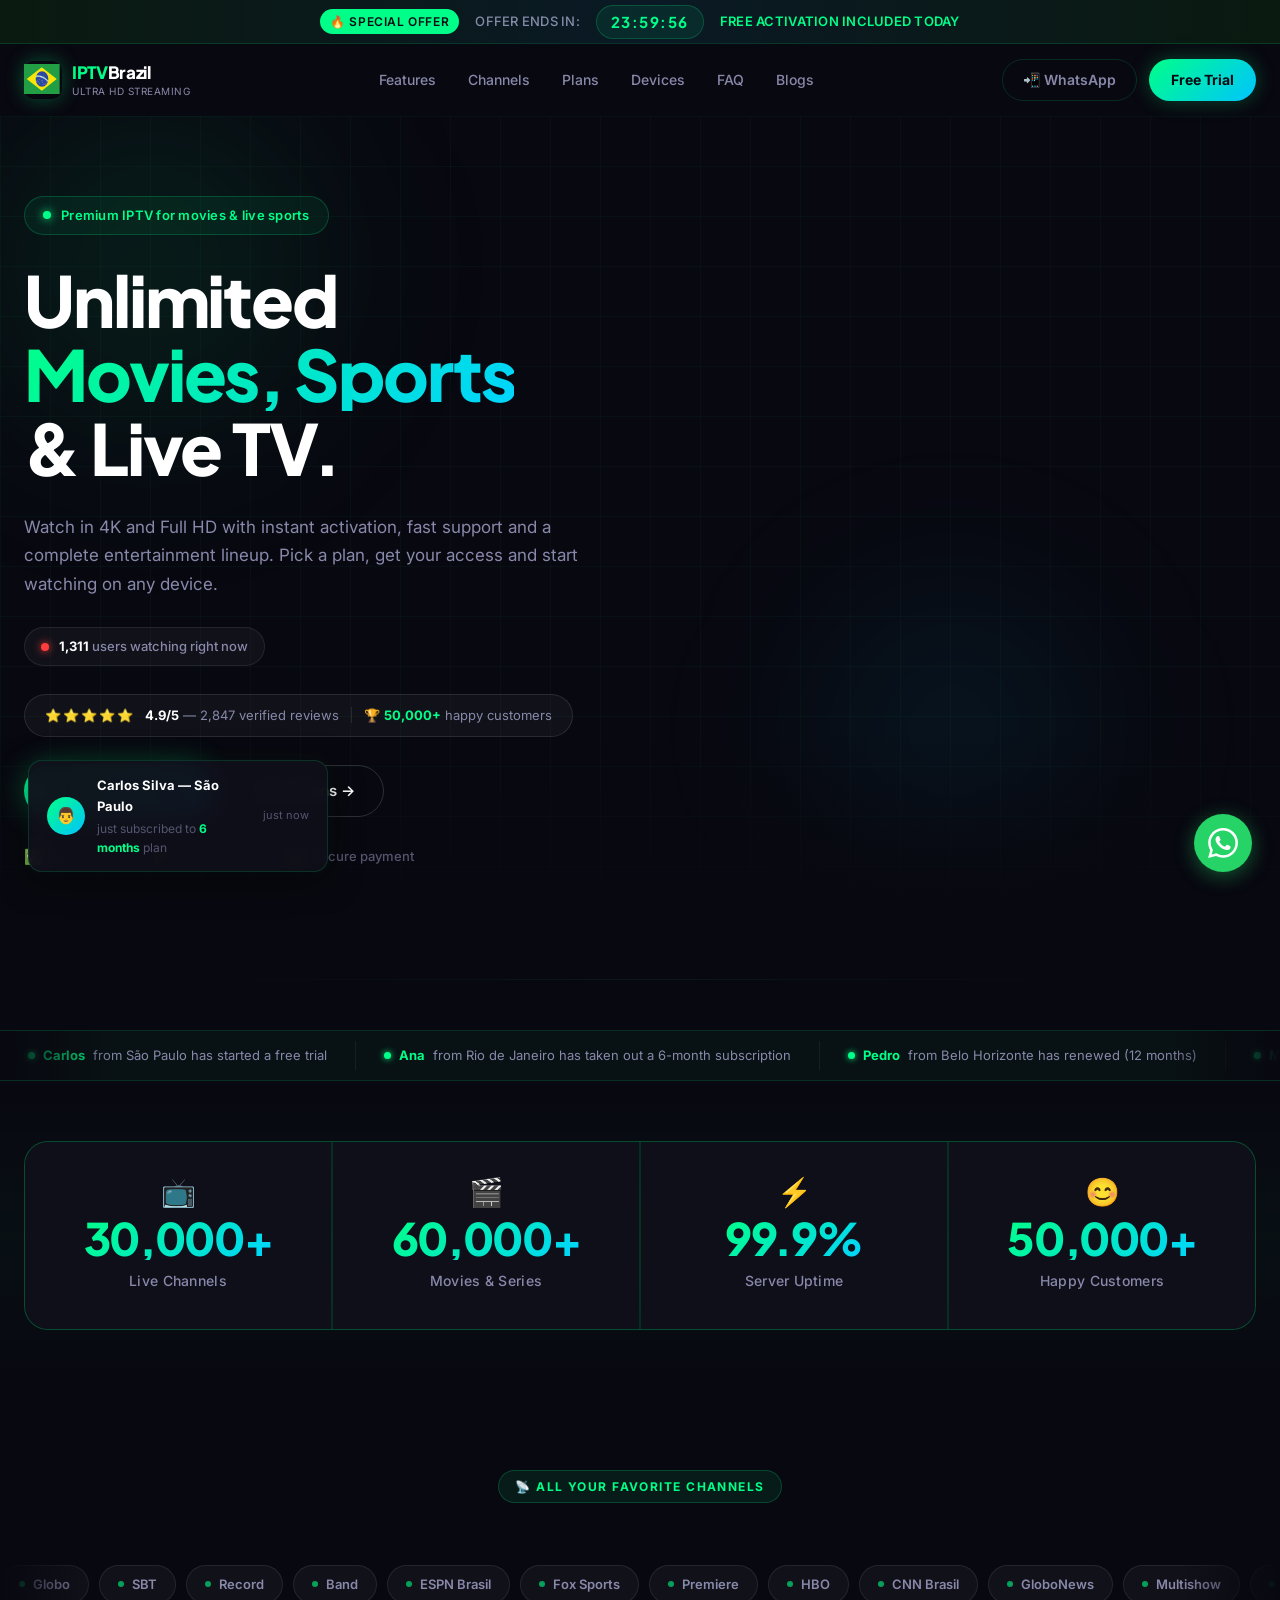
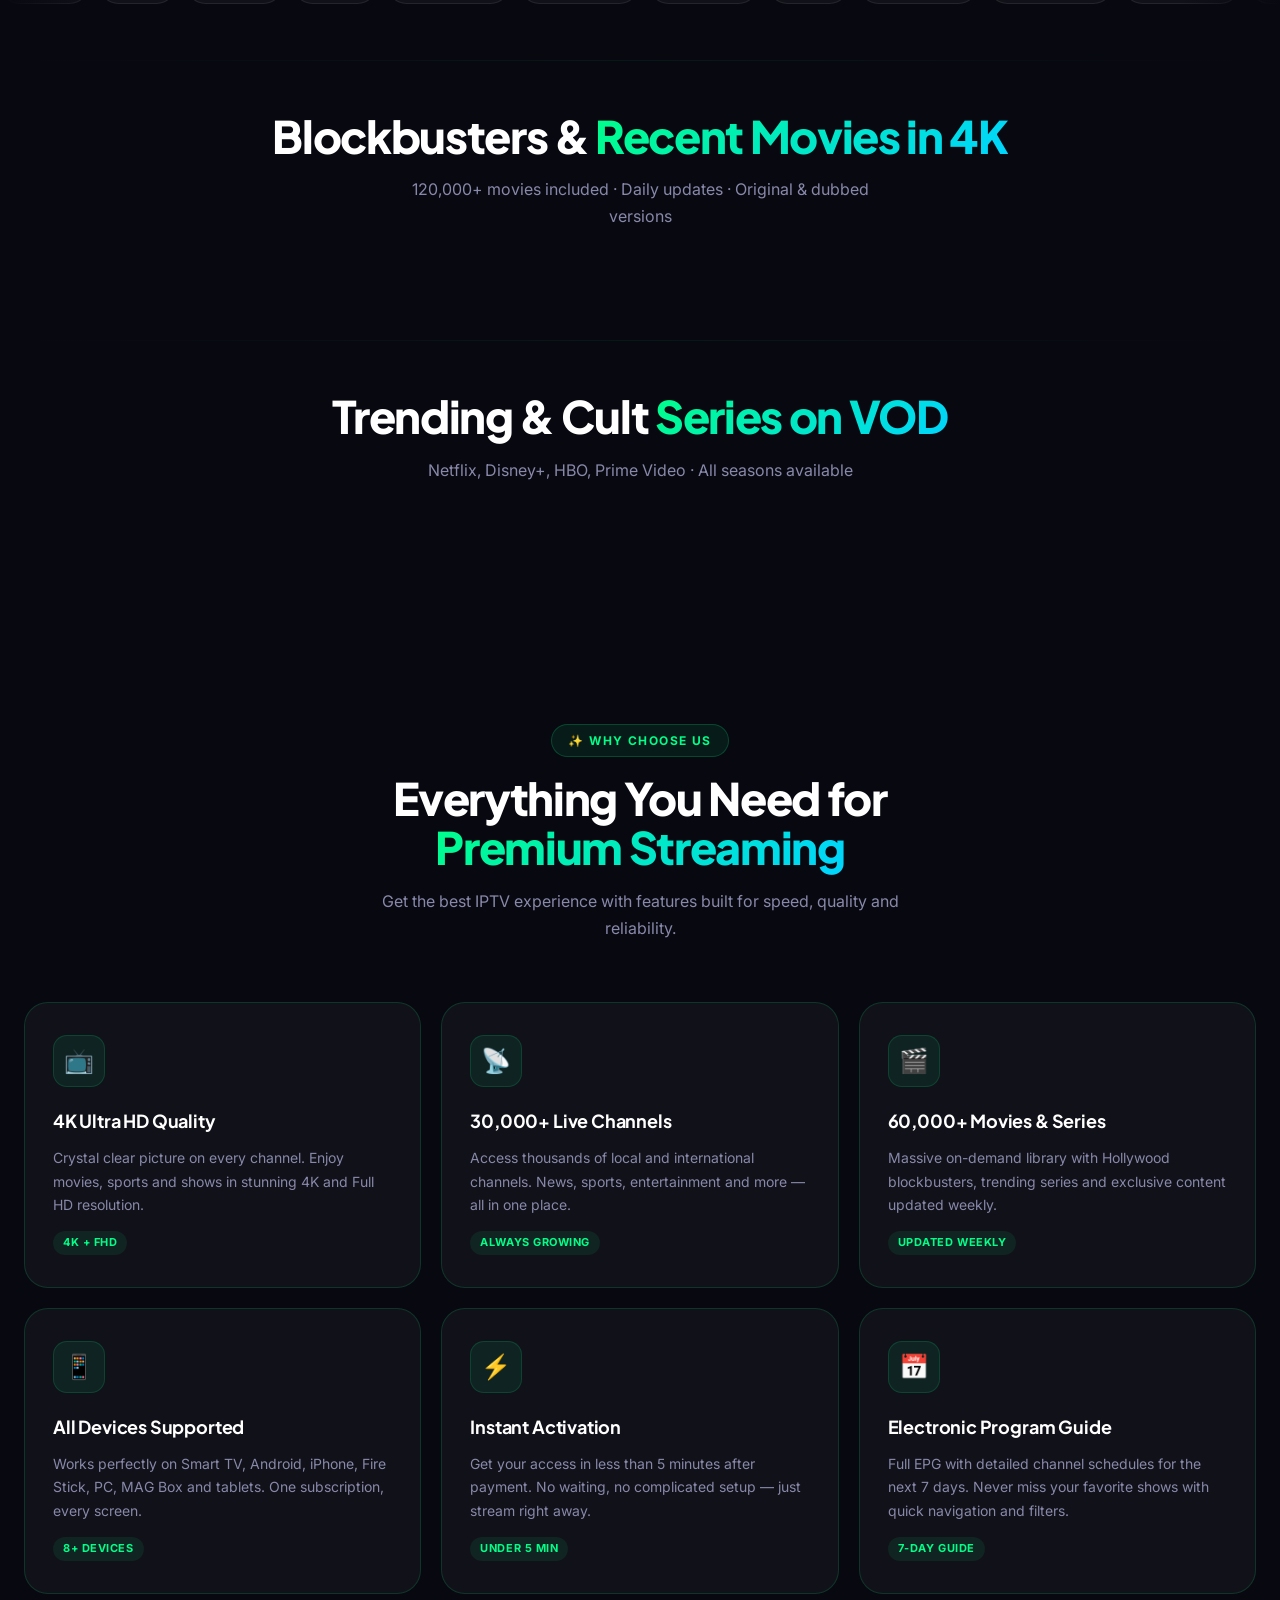
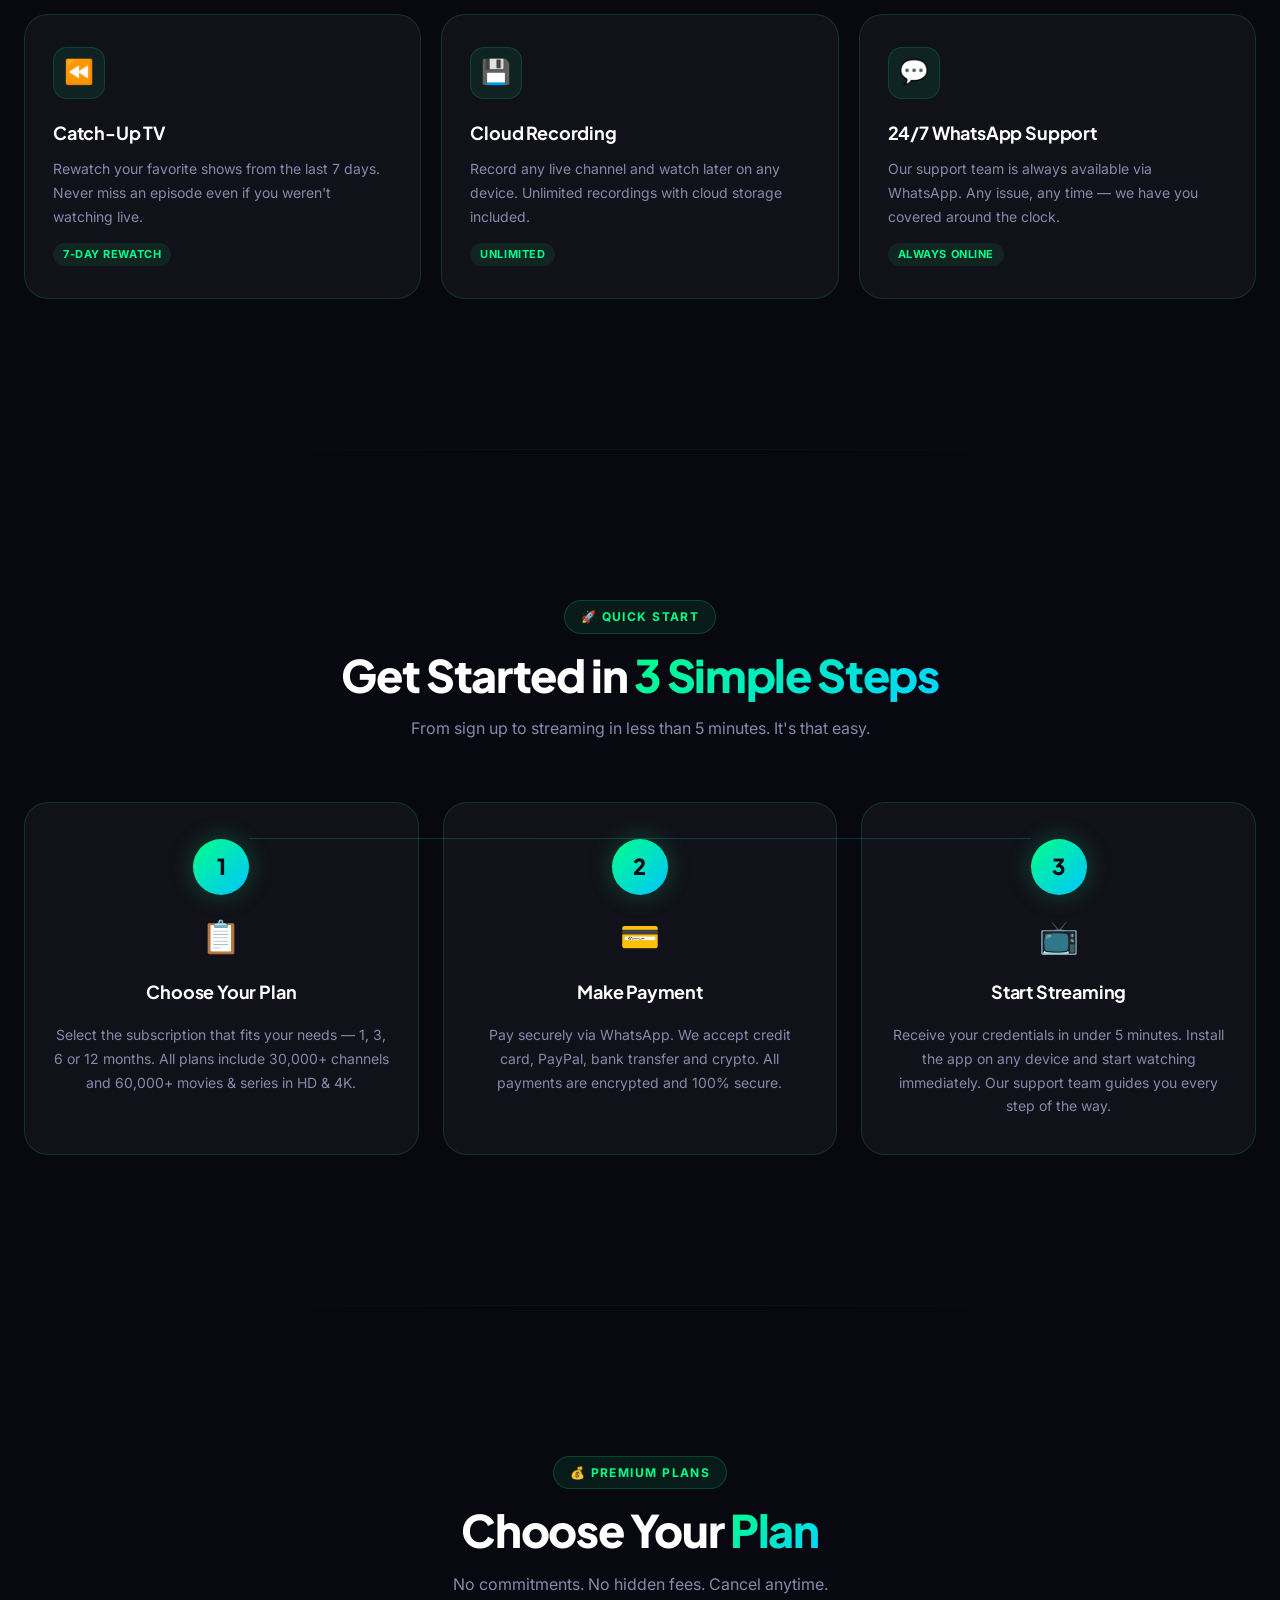
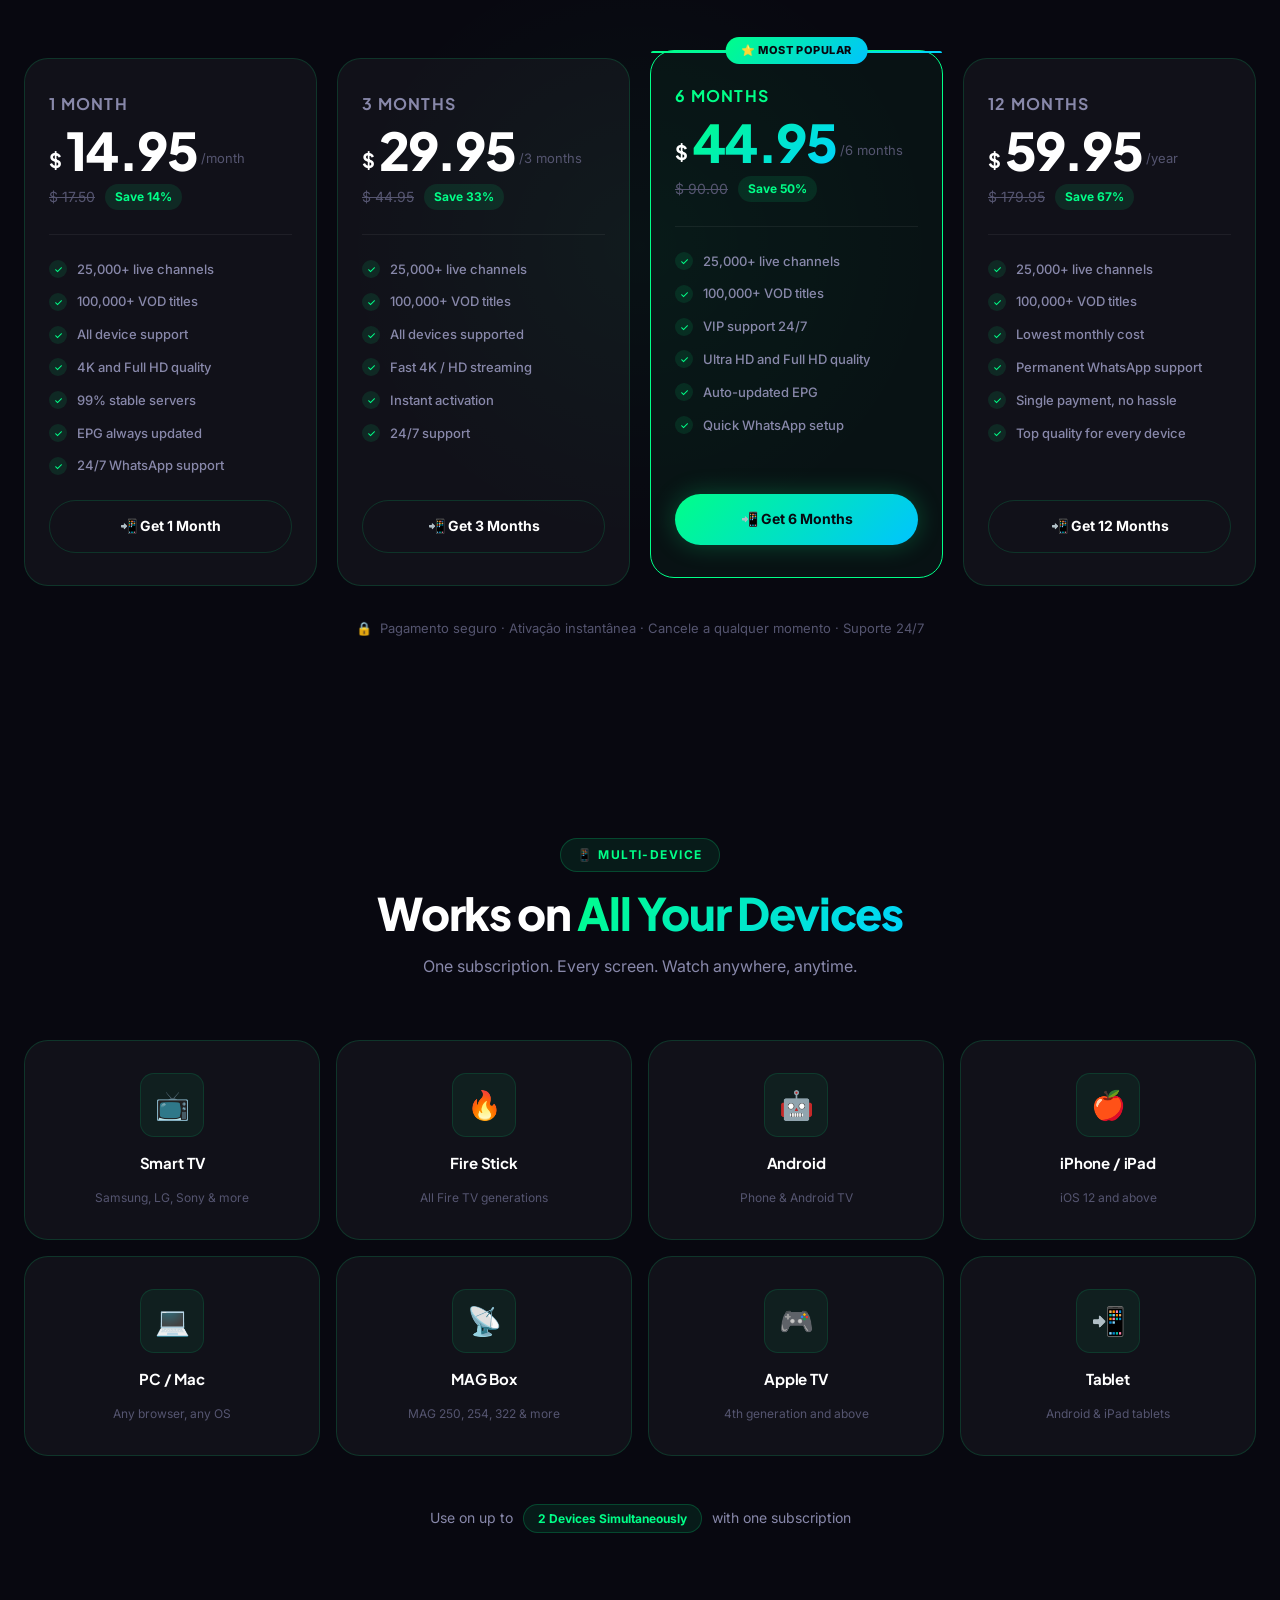
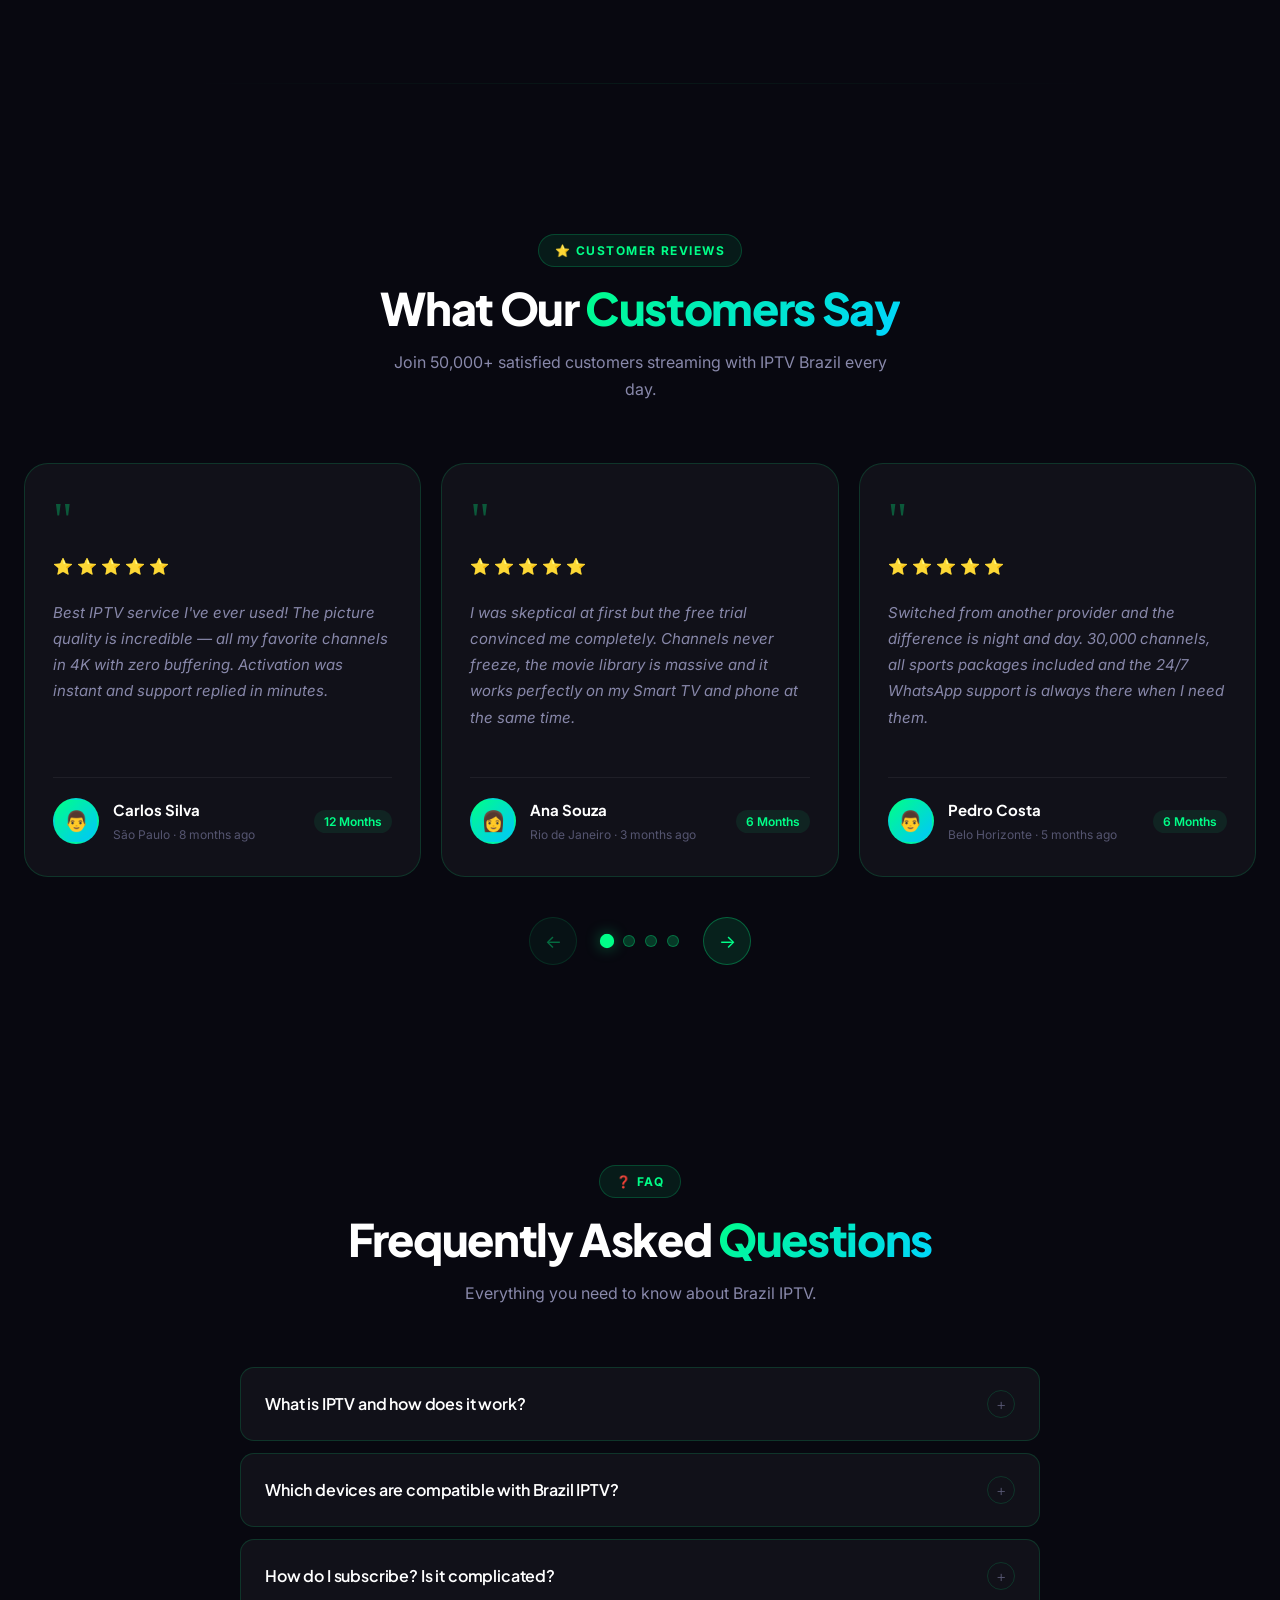
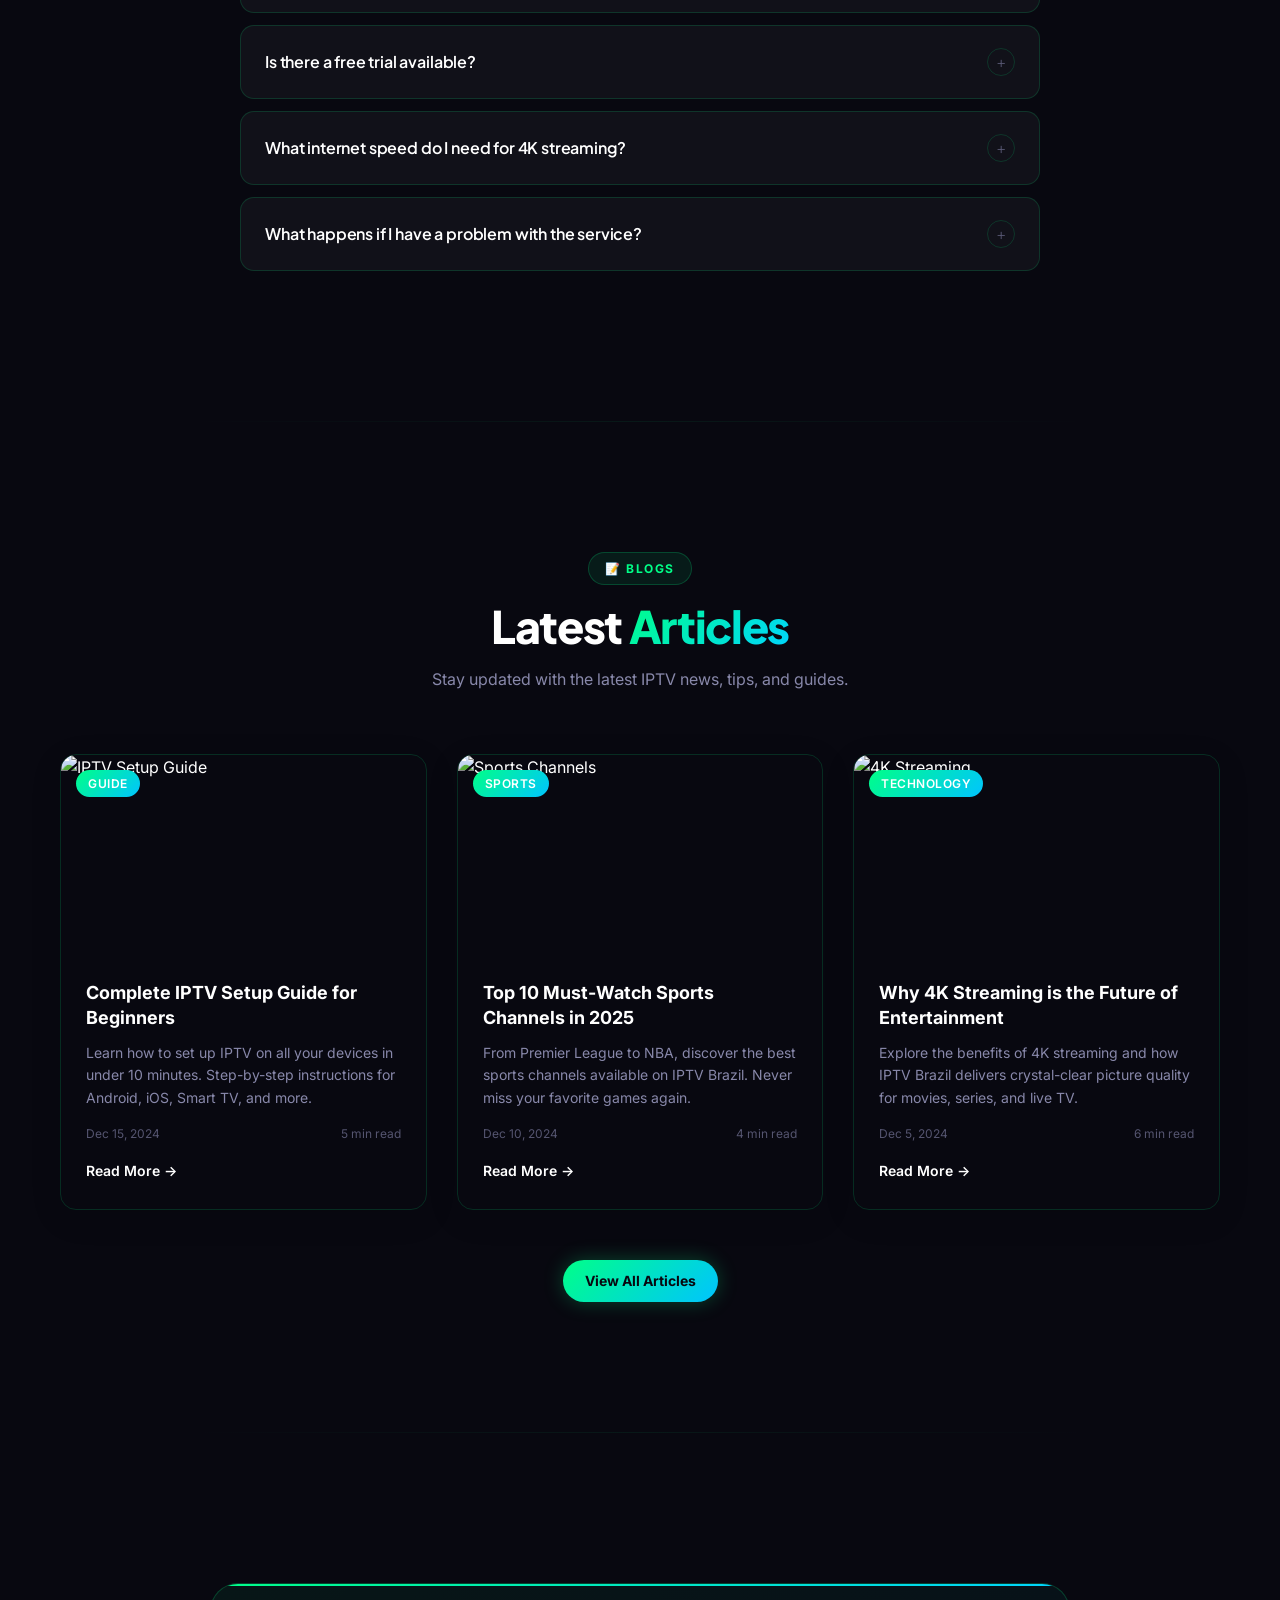
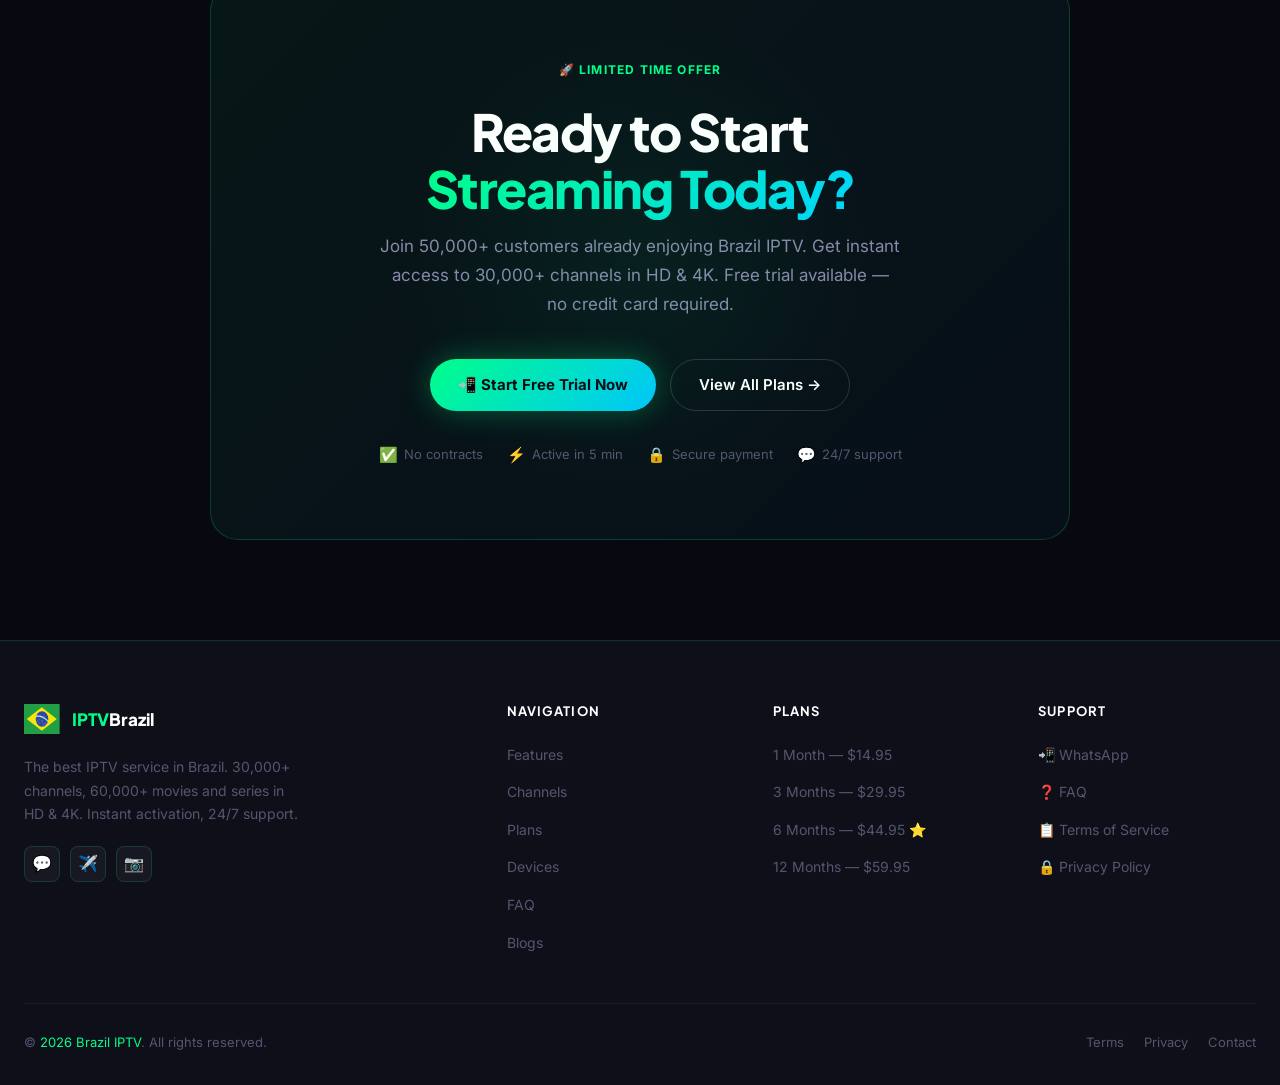
==== commit ce385cfc: "news Co-authored-by: Copilot <copilot@github.com>" ====
--- a/index.html
+++ b/index.html
@@ -4319,7 +4319,7 @@
       <div class="blogs__grid">
         <article class="blog-card">
           <div class="blog-card__image">
-            <img src="https://images.unsplash.com/photo-1571019613454-1cb2f99b2d8b?w=400&h=250&fit=crop" alt="IPTV Setup Guide" />
+            <img src="https://picsum.photos/400/250?random=1" alt="IPTV Setup Guide" />
             <div class="blog-card__category">Guide</div>
           </div>
           <div class="blog-card__content">
@@ -4335,7 +4335,7 @@
 
         <article class="blog-card">
           <div class="blog-card__image">
-            <img src="https://images.unsplash.com/photo-1461896836934-ffe607ba8211?w=400&h=250&fit=crop" alt="Sports Channels" />
+            <img src="https://picsum.photos/400/250?random=2" alt="Sports Channels" />
             <div class="blog-card__category">Sports</div>
           </div>
           <div class="blog-card__content">
@@ -4351,7 +4351,7 @@
 
         <article class="blog-card">
           <div class="blog-card__image">
-            <img src="https://images.unsplash.com/photo-1489599735734-79b4d4c4b5db?w=400&h=250&fit=crop" alt="4K Streaming" />
+            <img src="https://picsum.photos/400/250?random=3" alt="4K Streaming" />
             <div class="blog-card__category">Technology</div>
           </div>
           <div class="blog-card__content">
@@ -4446,6 +4446,7 @@
             <li><a href="#planos" class="footer__link">Plans</a></li>
             <li><a href="#dispositivos" class="footer__link">Devices</a></li>
             <li><a href="#perguntas" class="footer__link">FAQ</a></li>
+            <li><a href="blogs.html" class="footer__link">Blogs</a></li>
           </ul>
         </div>
 
@@ -4453,10 +4454,10 @@
         <div>
           <div class="footer__col-title">Plans</div>
           <ul class="footer__links">
-            <li><a href="https://wa.me/923067849649?text=Hello!%20I%20want%20the%201%20month%20plan" target="_blank" class="footer__link">1 Month — R$ 29</a></li>
-            <li><a href="https://wa.me/923067849649?text=Hello!%20I%20want%20the%203%20month%20plan" target="_blank" class="footer__link">3 Months — R$ 49</a></li>
-            <li><a href="https://wa.me/923067849649?text=Hello!%20I%20want%20the%206%20month%20plan" target="_blank" class="footer__link">6 Months — R$ 39 ⭐</a></li>
-            <li><a href="https://wa.me/923067849649?text=Hello!%20I%20want%20the%2012%20month%20plan" target="_blank" class="footer__link">12 Months — R$ 29</a></li>
+            <li><a href="https://wa.me/923067849649?text=Hello!%20I%20want%20the%201%20month%20plan" target="_blank" class="footer__link">1 Month — $14.95</a></li>
+            <li><a href="https://wa.me/923067849649?text=Hello!%20I%20want%20the%203%20month%20plan" target="_blank" class="footer__link">3 Months — $29.95</a></li>
+            <li><a href="https://wa.me/923067849649?text=Hello!%20I%20want%20the%206%20month%20plan" target="_blank" class="footer__link">6 Months — $44.95 ⭐</a></li>
+            <li><a href="https://wa.me/923067849649?text=Hello!%20I%20want%20the%2012%20month%20plan" target="_blank" class="footer__link">12 Months — $59.95</a></li>
           </ul>
         </div>
 
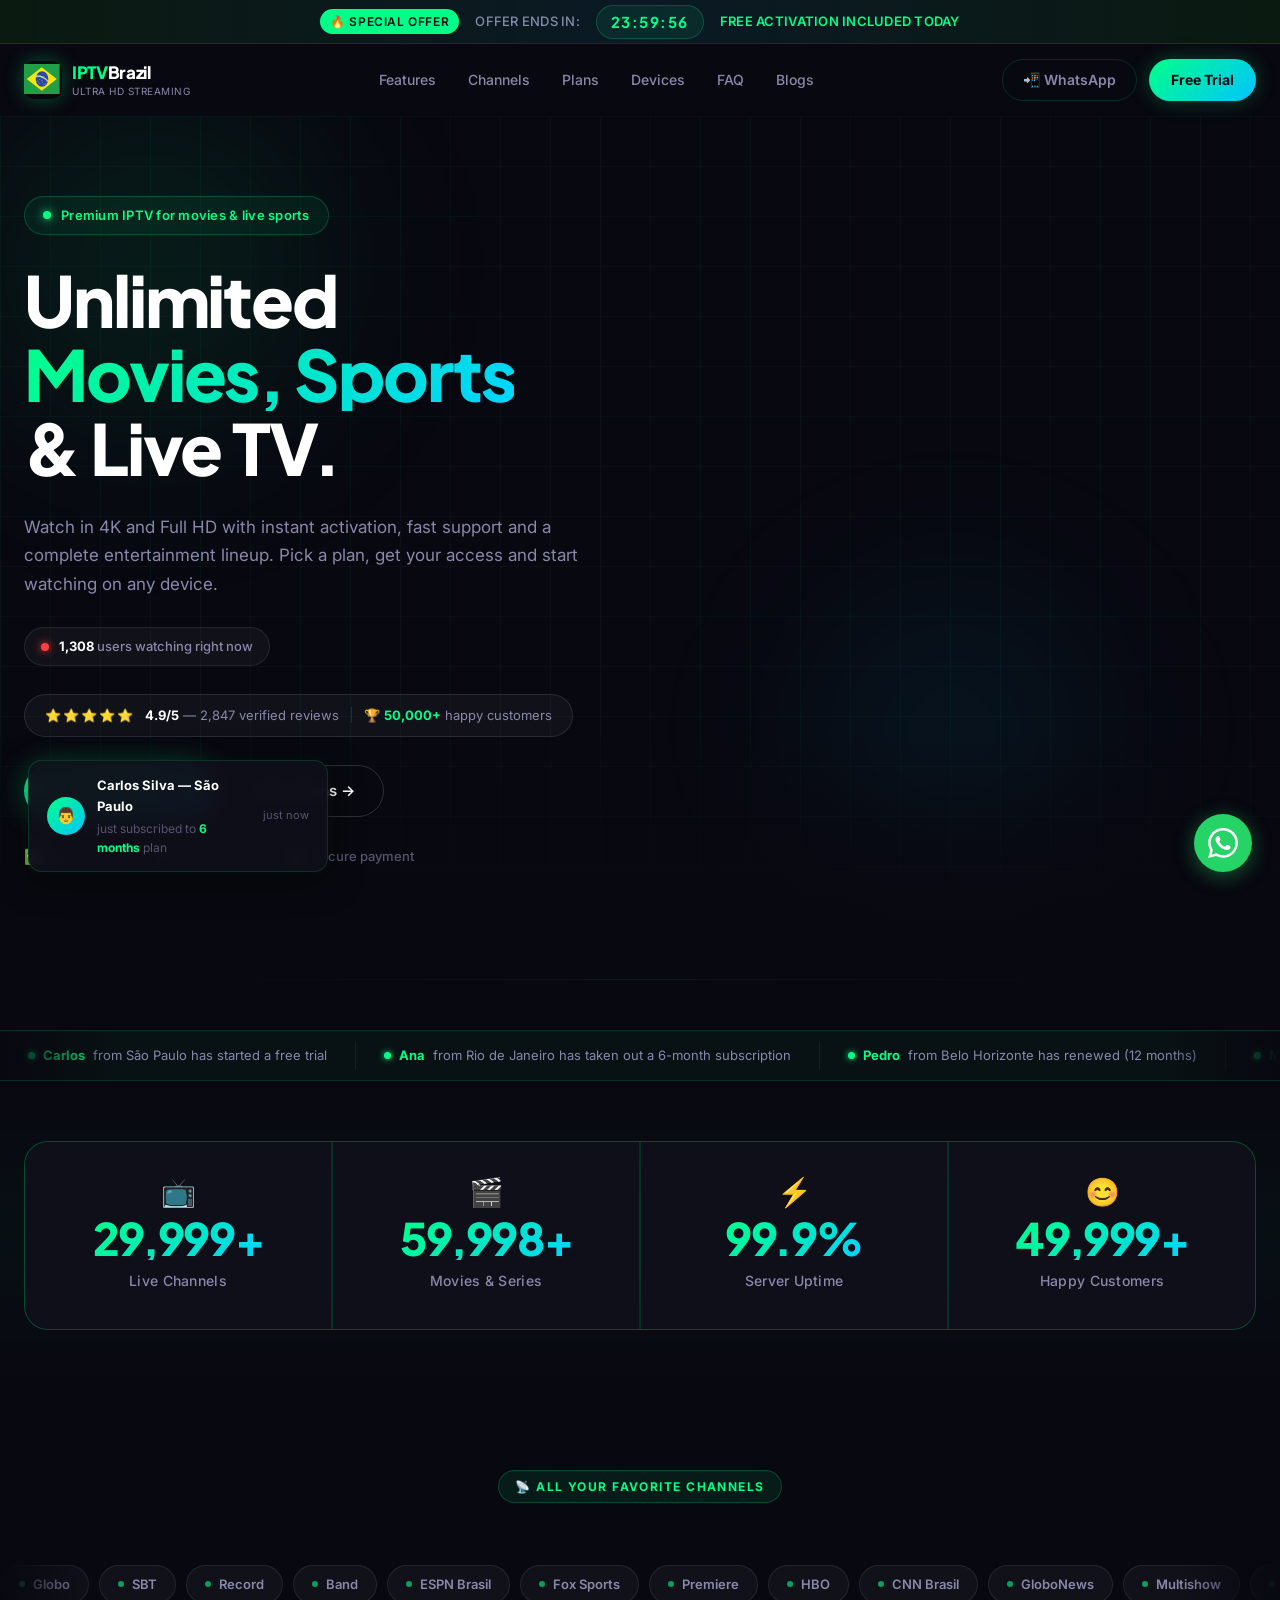
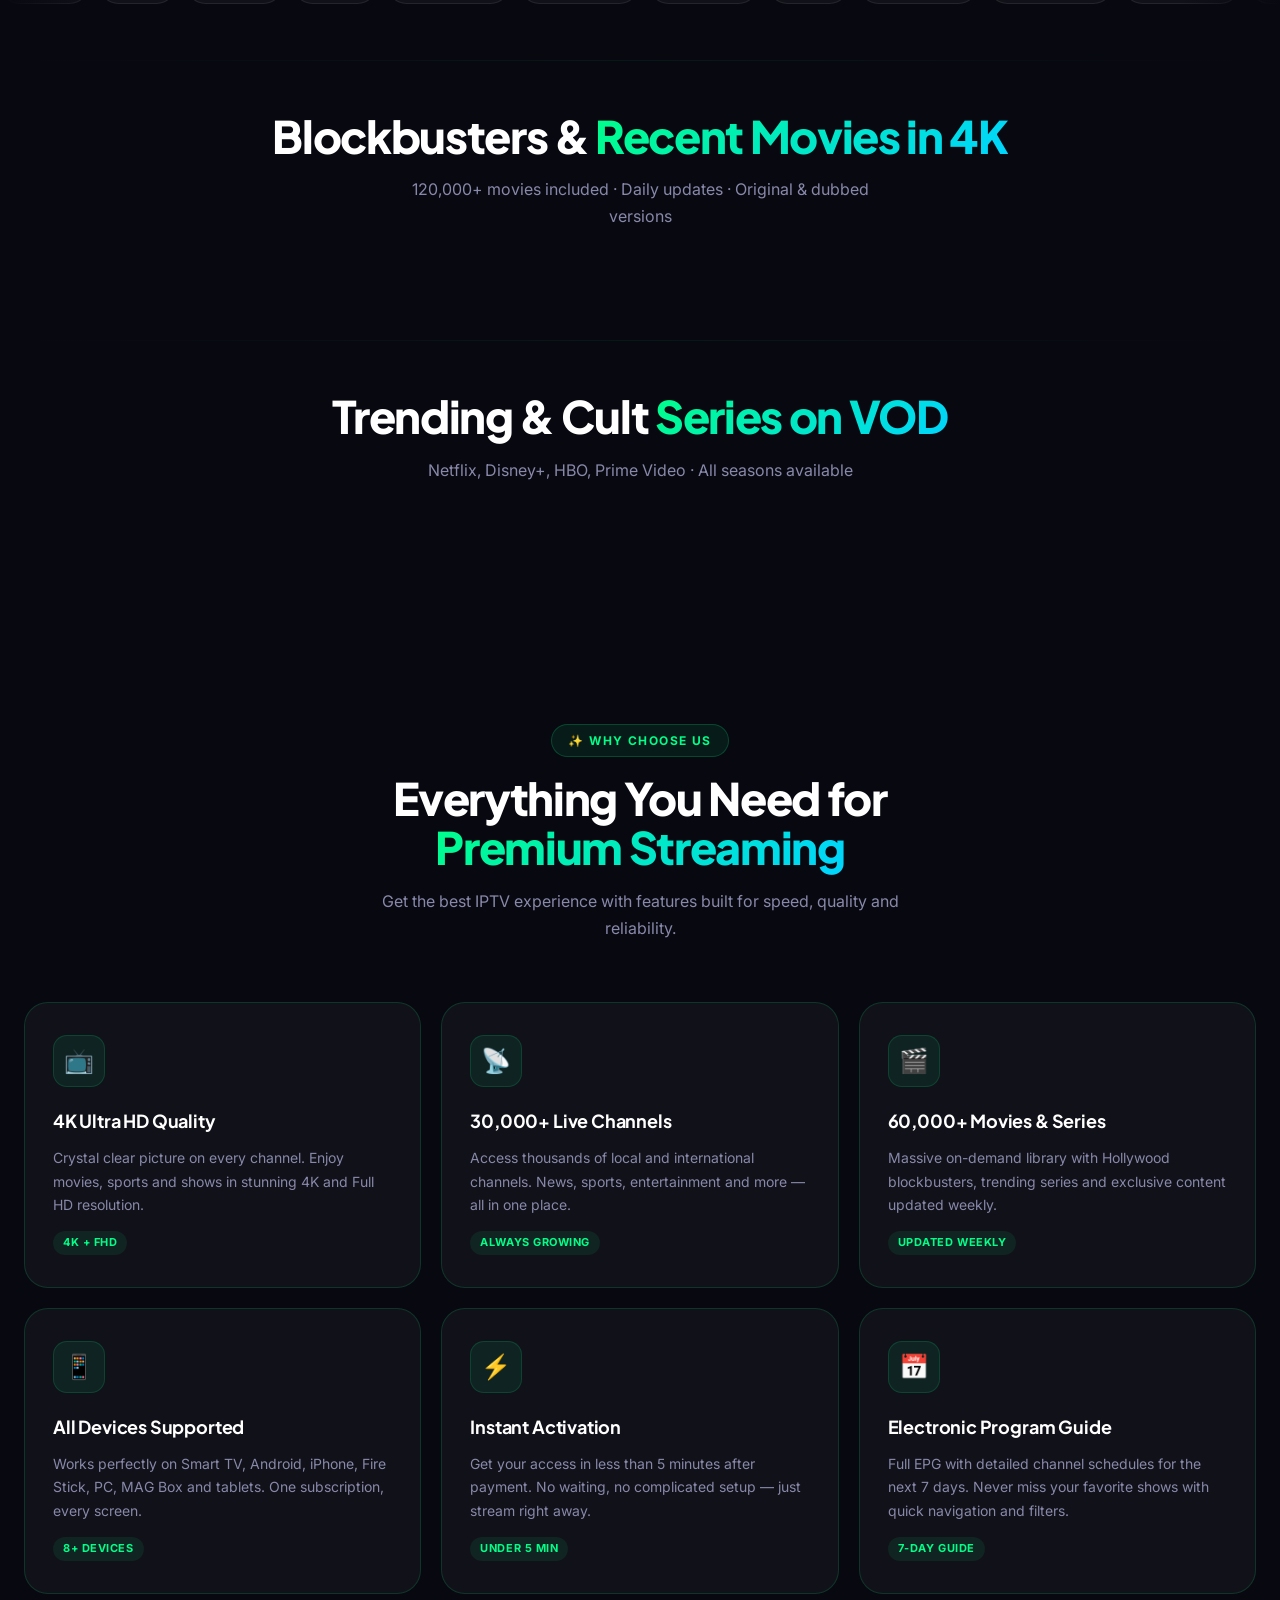
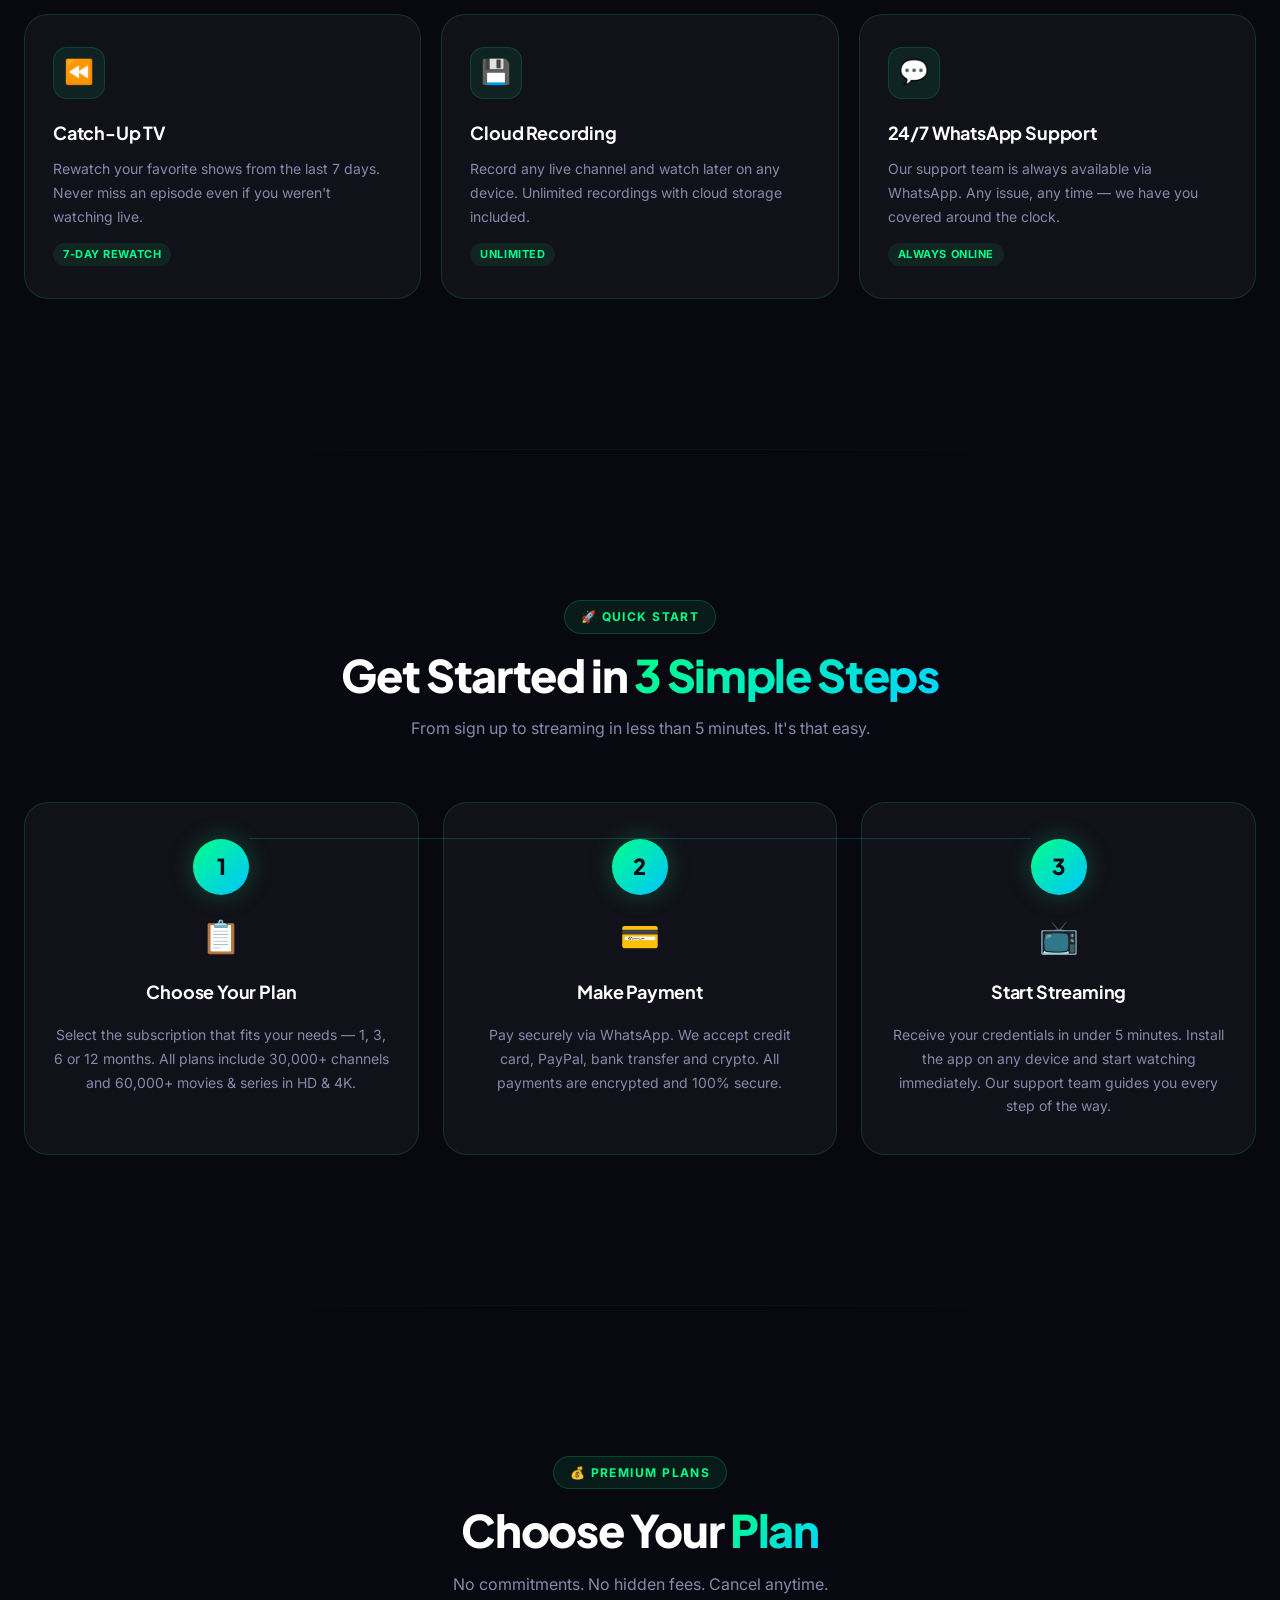
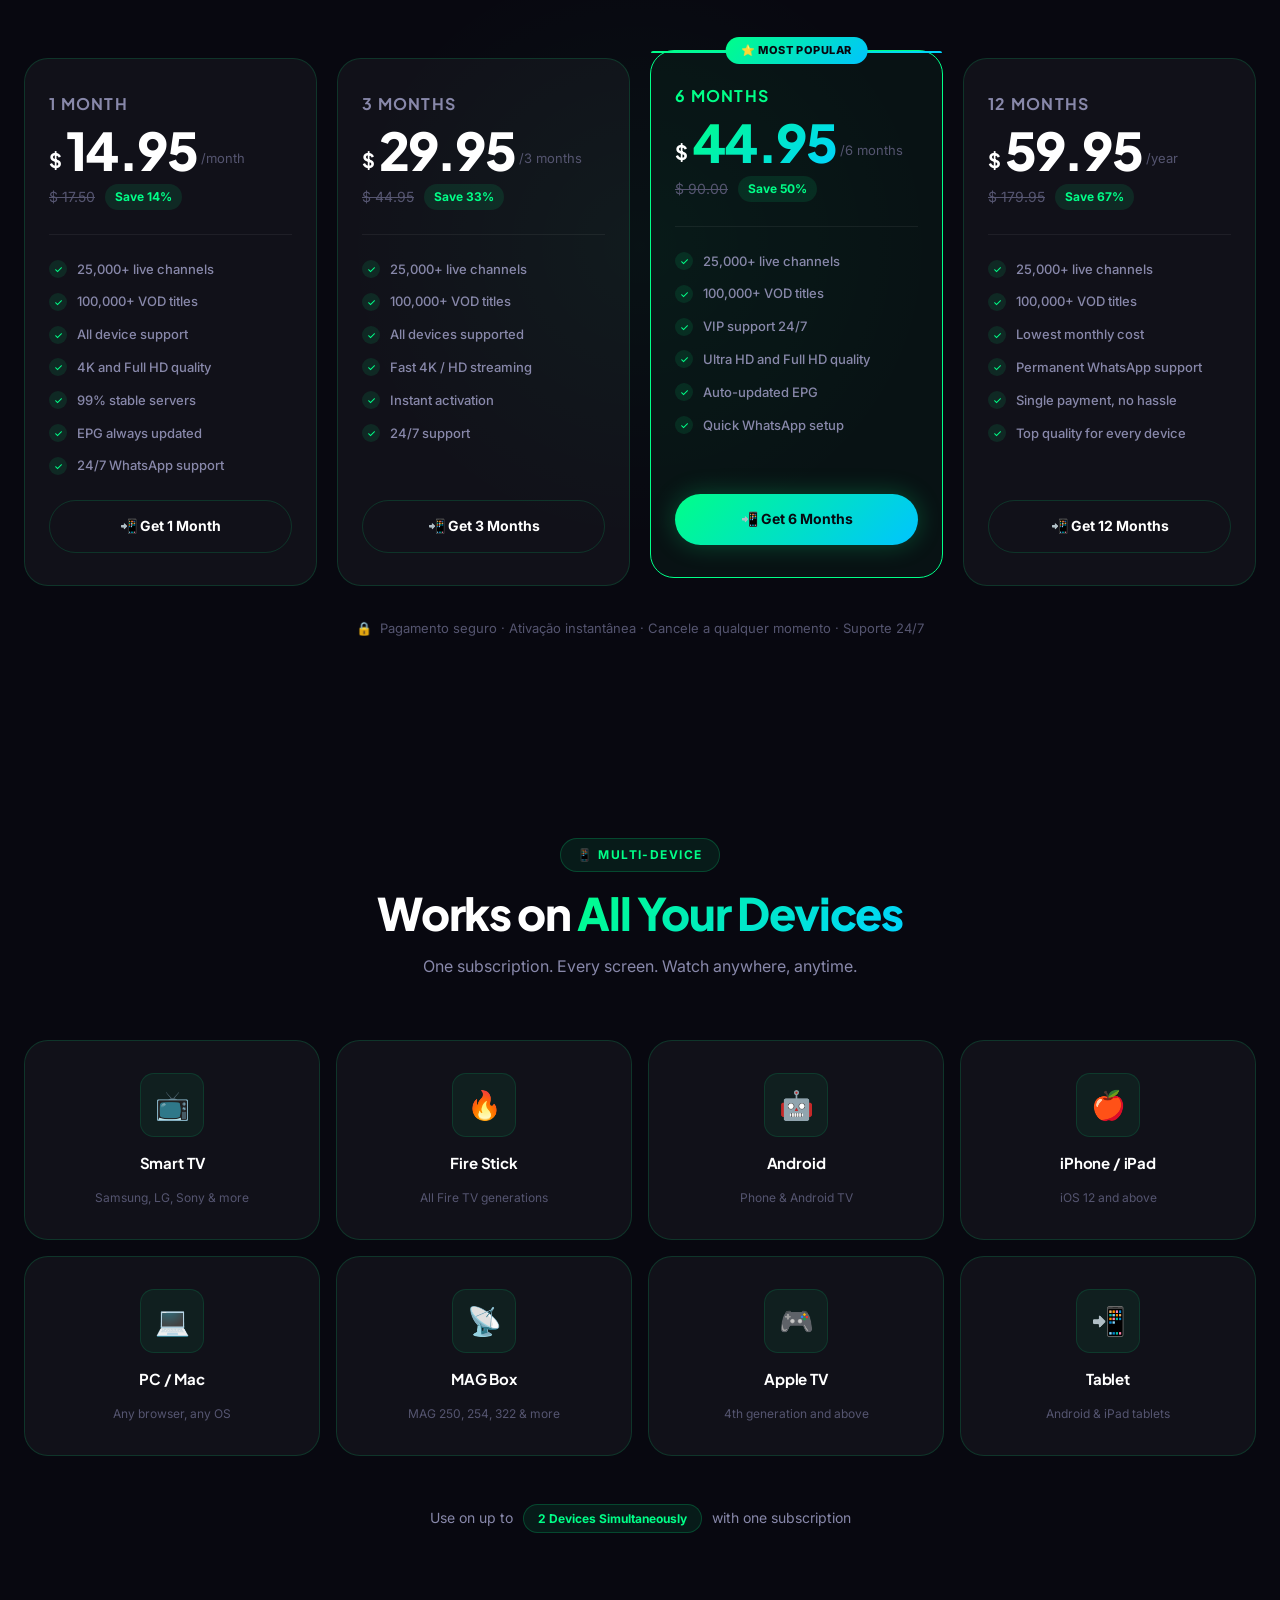
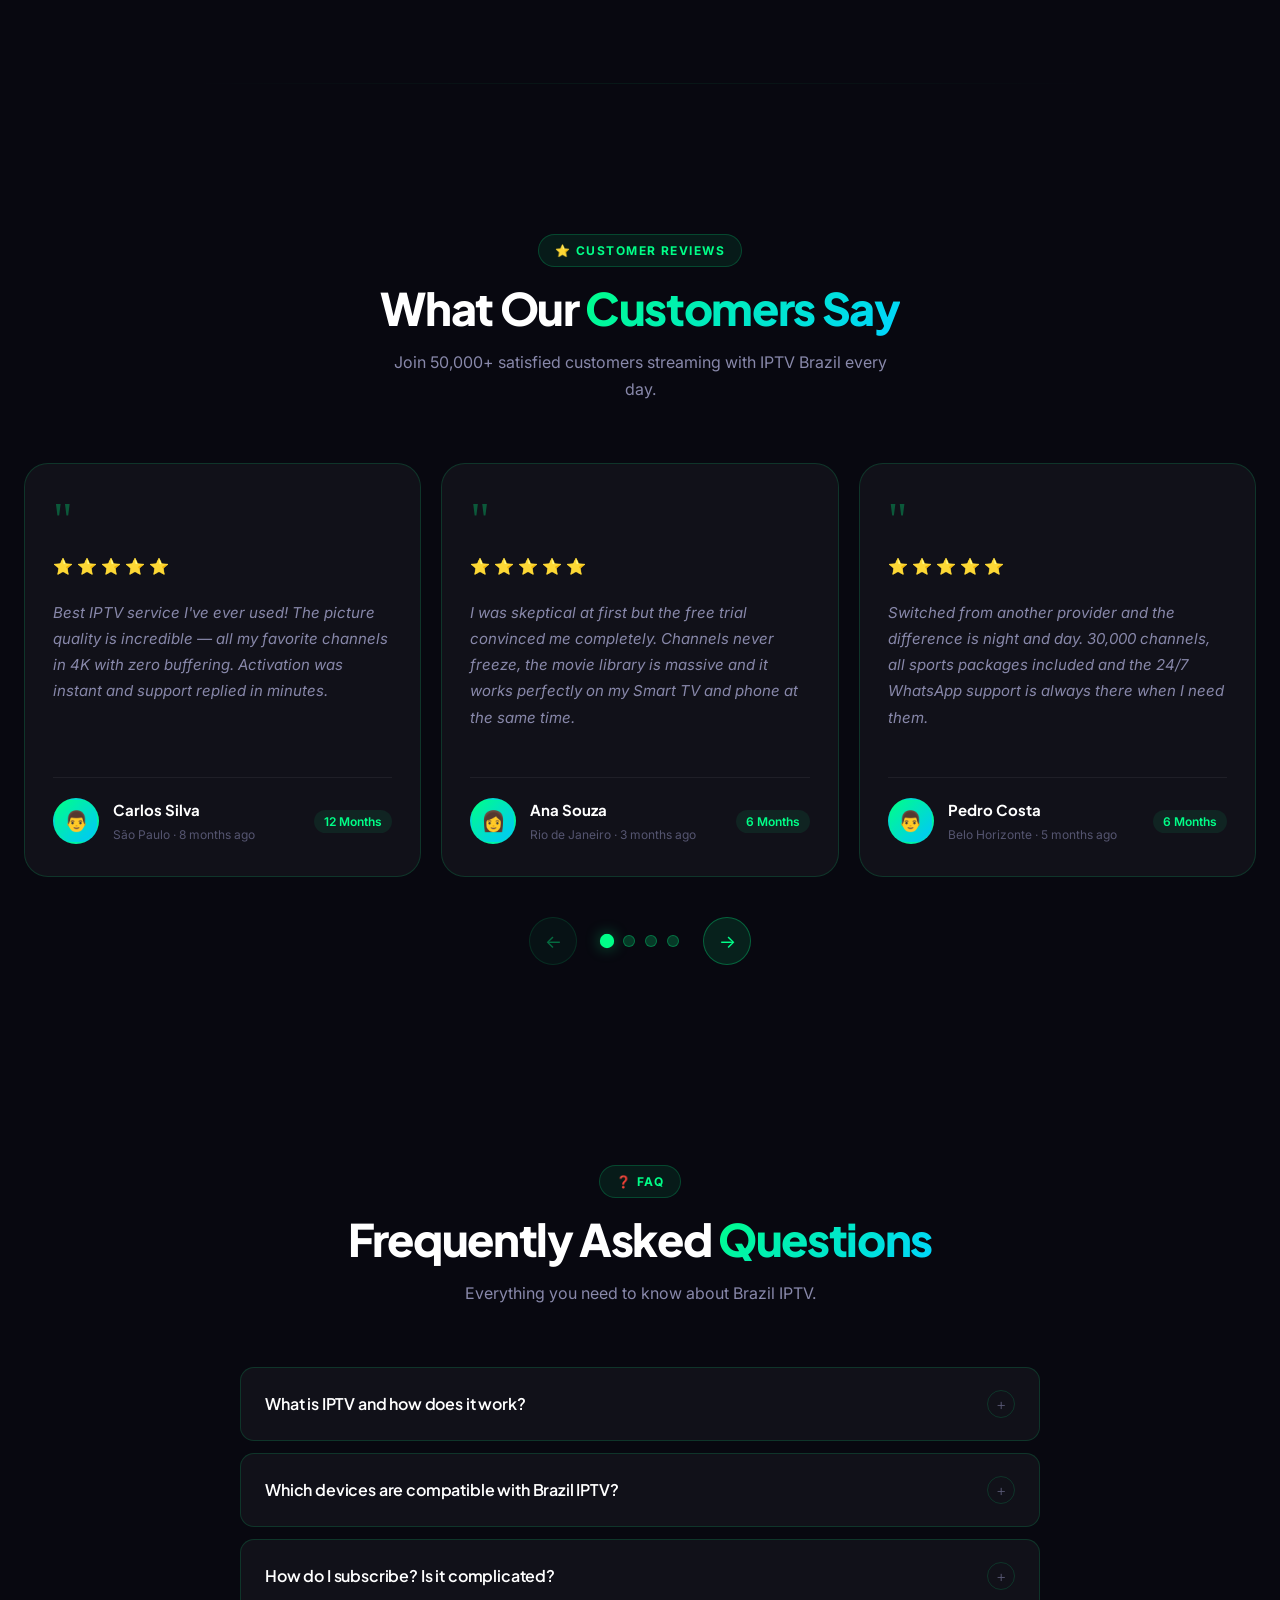
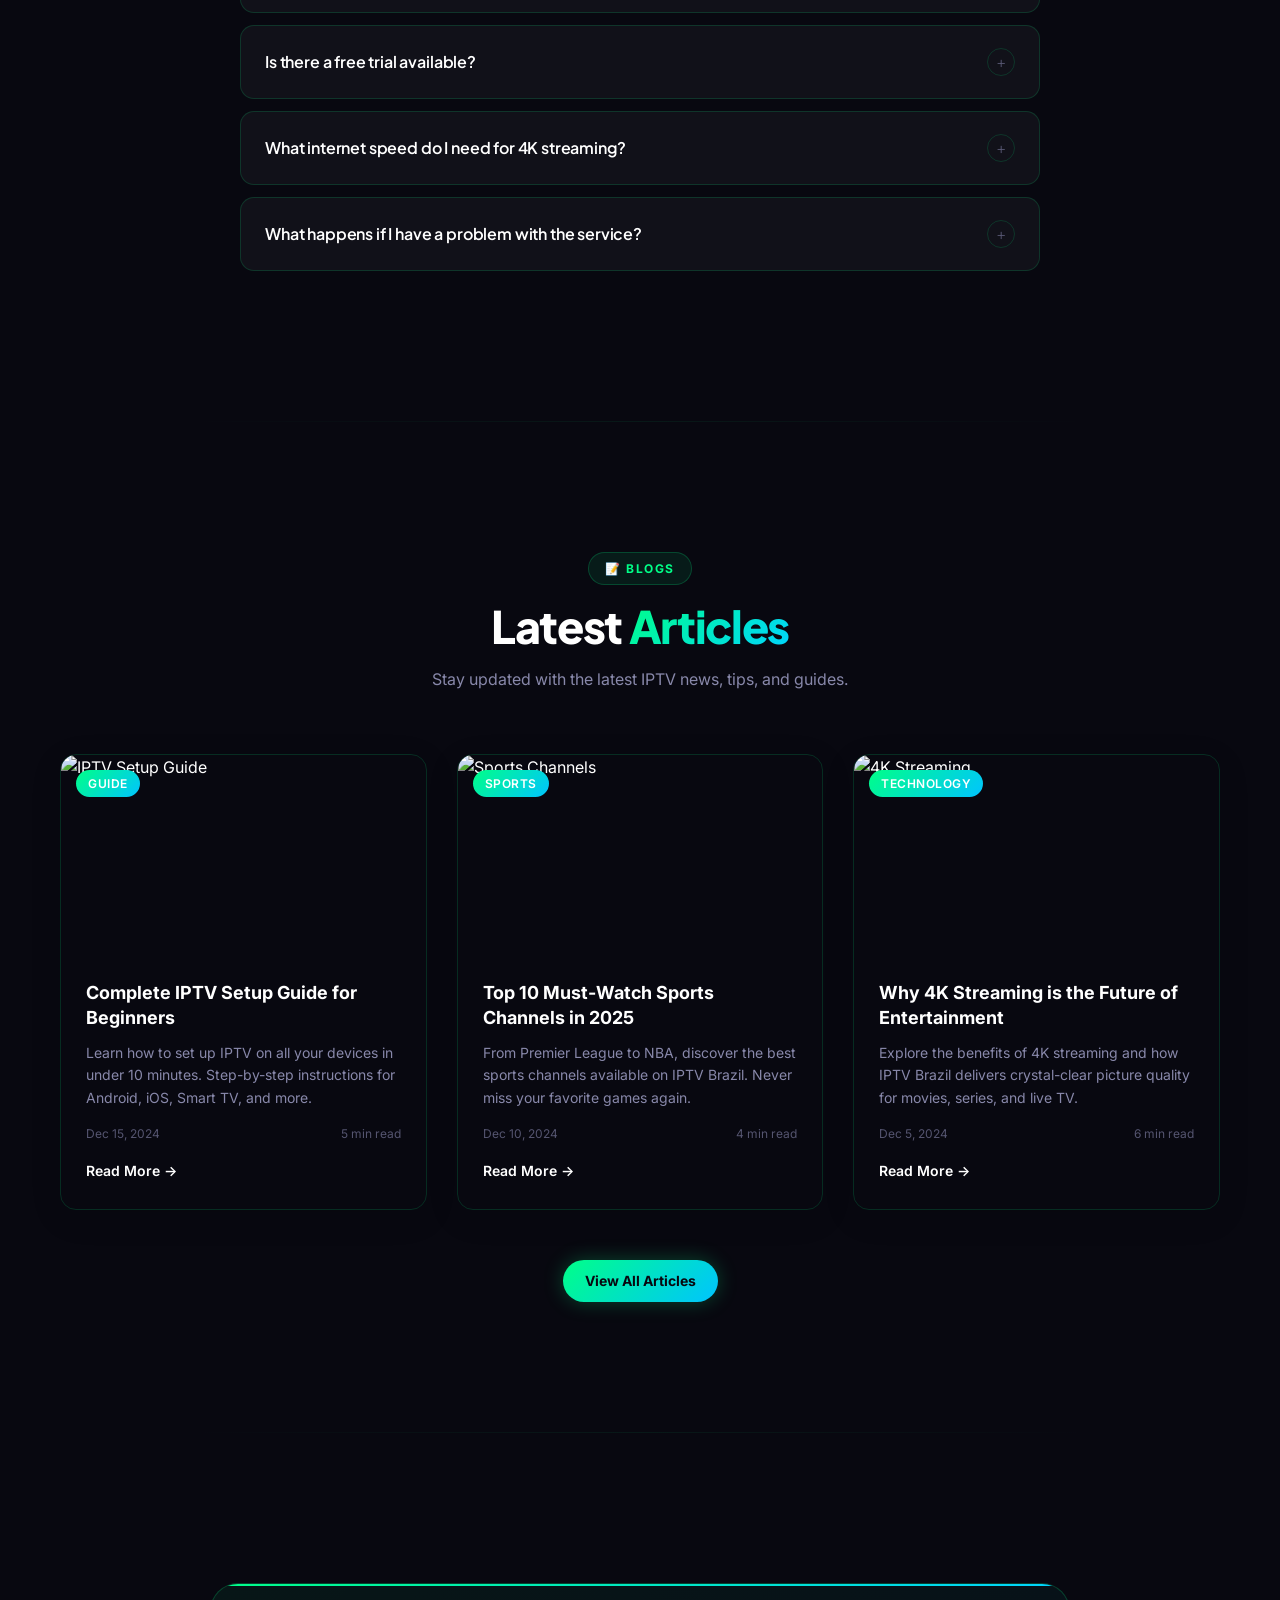
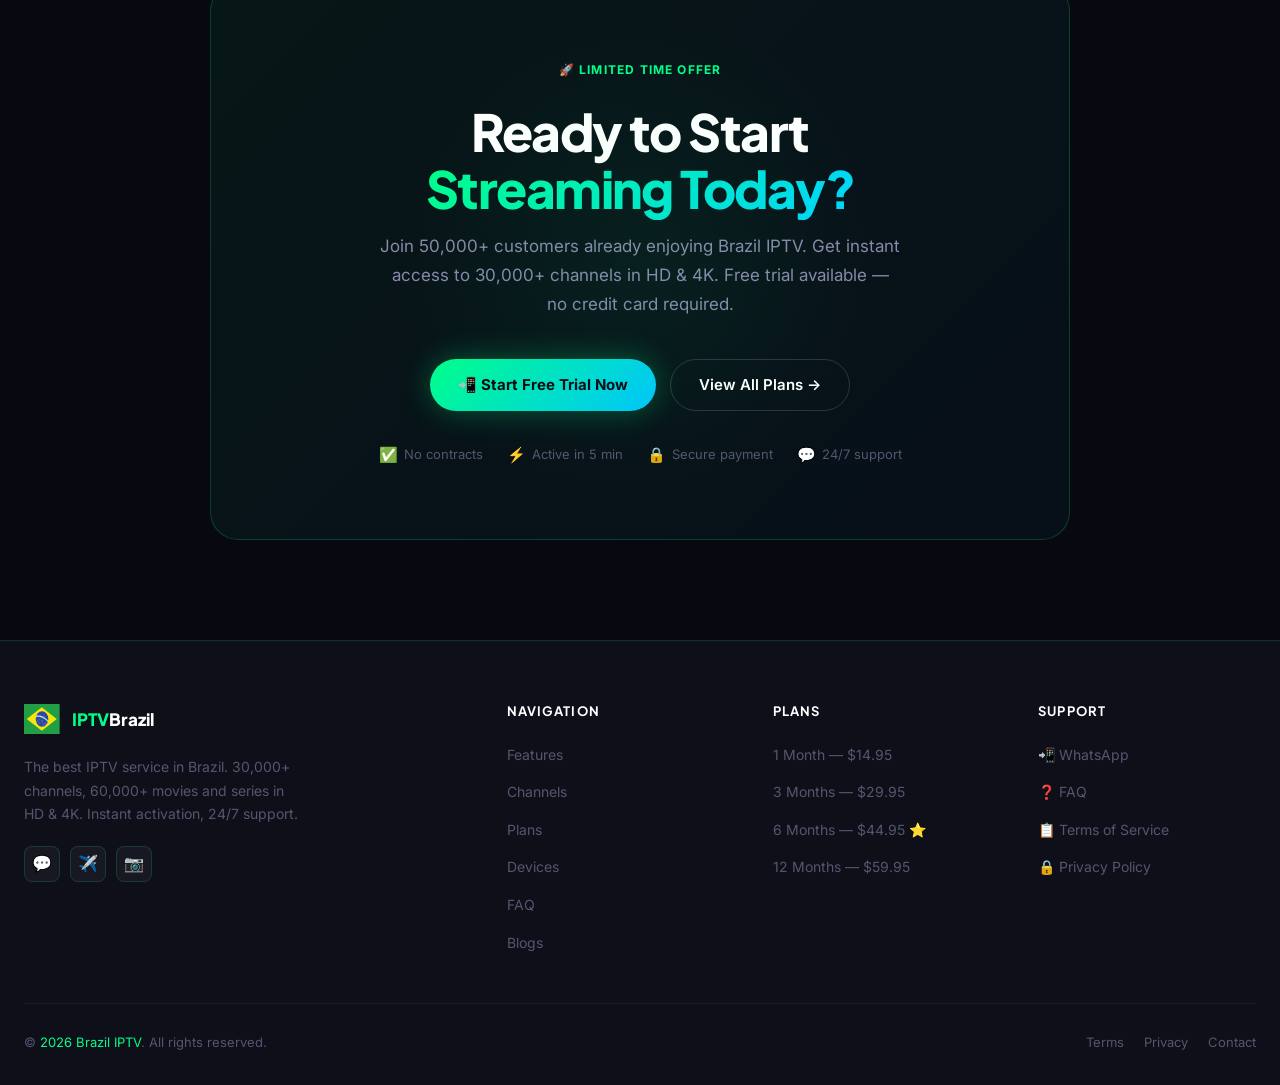
==== commit 5bd1045c: "bg Co-authored-by: Copilot <copilot@github.com>" ====
--- a/index.html
+++ b/index.html
@@ -466,7 +466,15 @@
       width: 100%;
       height: 100%;
       object-fit: cover;
-      opacity: 0.25;
+      opacity: 0.45;
+      display: block;
+    }
+
+    /* Mobile: Disable video for better performance */
+    @media (max-width: 768px) {
+      .hero__video-wrap {
+        display: none;
+      }
     }
 
     /* Overlays */
@@ -475,9 +483,9 @@
       inset: 0;
       background: linear-gradient(
         135deg,
-        rgba(8, 8, 16, 0.95) 0%,
-        rgba(8, 8, 16, 0.75) 50%,
-        rgba(8, 8, 16, 0.6) 100%
+        rgba(8, 8, 16, 0.75) 0%,
+        rgba(8, 8, 16, 0.55) 50%,
+        rgba(8, 8, 16, 0.4) 100%
       );
       z-index: 1;
     }
@@ -3256,12 +3264,12 @@
   <!-- ========== HERO SECTION ========== -->
   <section class="hero" id="hero">
 
-    <!-- Video BG - Add your video later -->
-    <!-- <div class="hero__video-wrap">
-      <video class="hero__video" autoplay muted loop playsinline>
-        <source src="assets/hero-bg.mp4" type="video/mp4" />
+    <!-- Video BG -->
+    <div class="hero__video-wrap">
+      <video class="hero__video" autoplay muted loop playsinline preload="metadata">
+        <source src="https://res.cloudinary.com/daadr47bv/video/upload/v1777848397/WhatsApp_Video_2026-05-03_at_9.33.56_PM_w3djyl.mp4" type="video/mp4" />
       </video>
-    </div> -->
+    </div>
 
     <!-- Overlays -->
     <div class="hero__overlay"></div>
